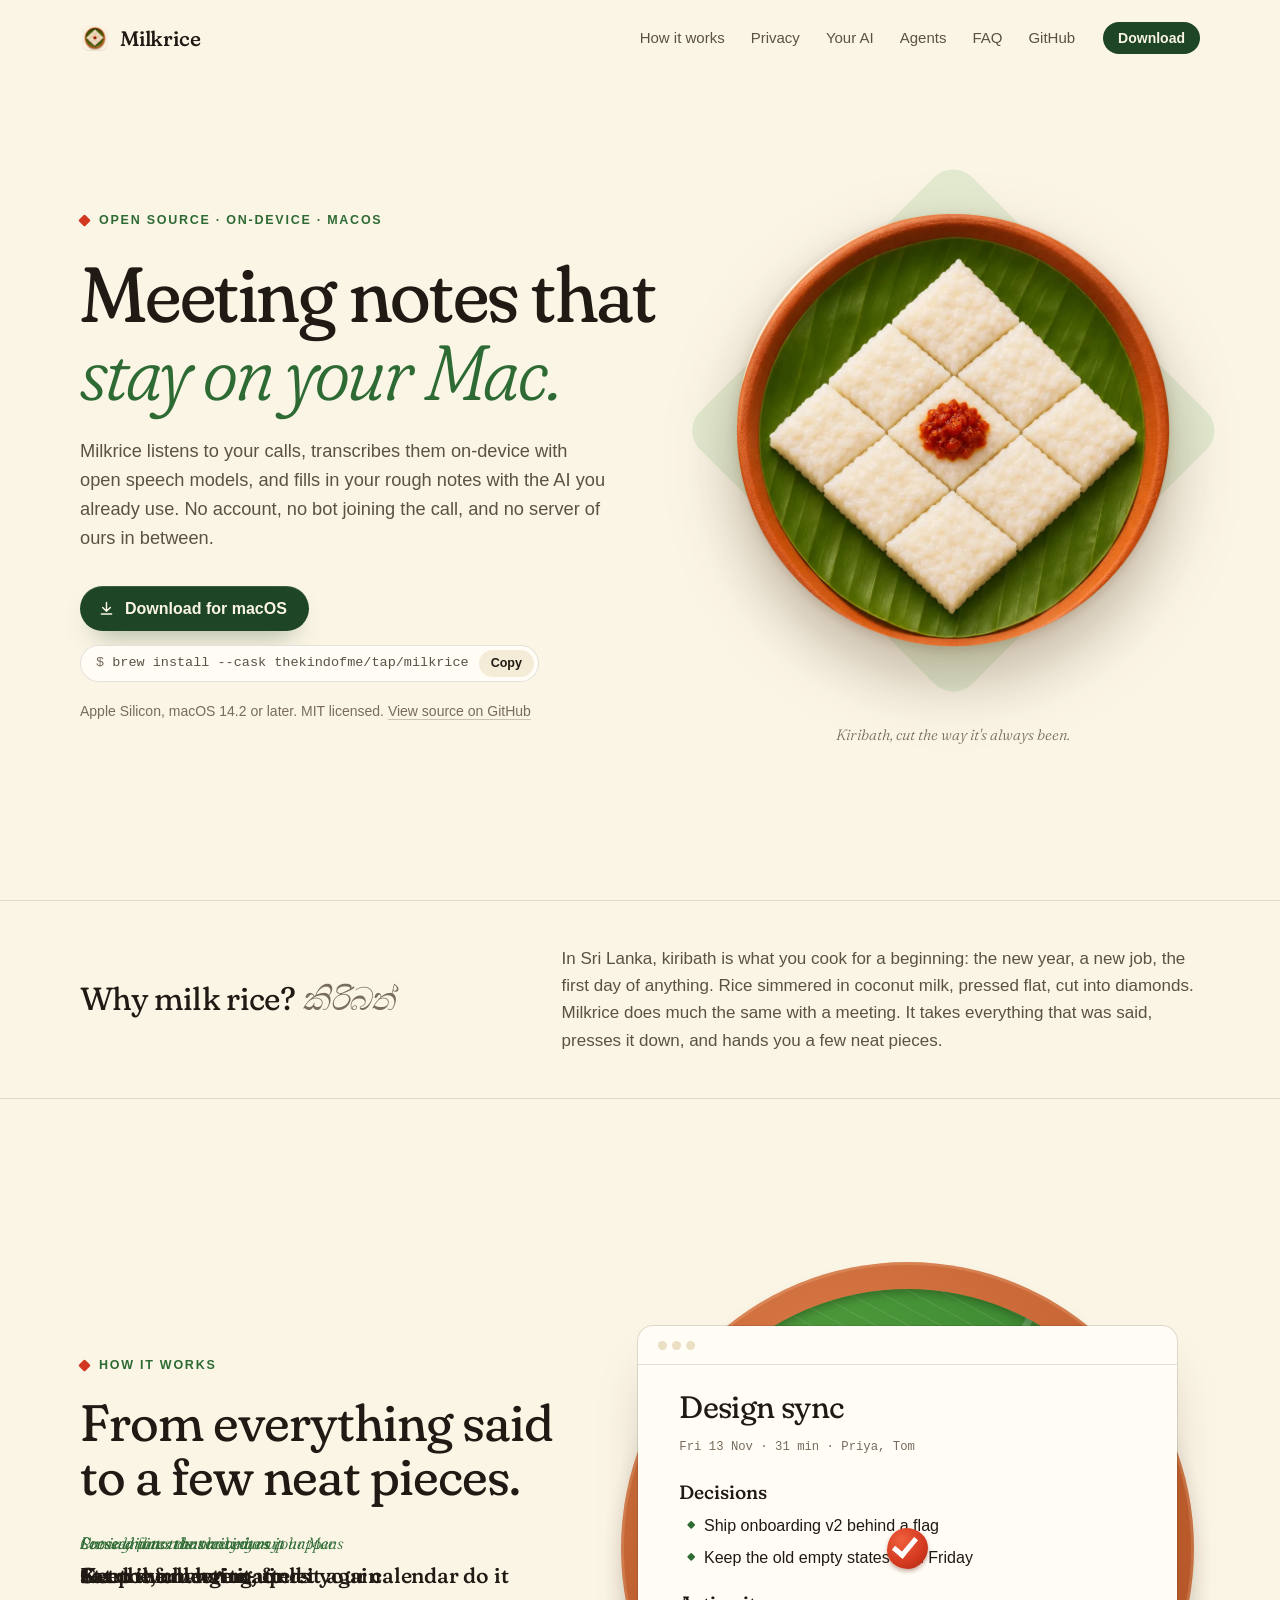
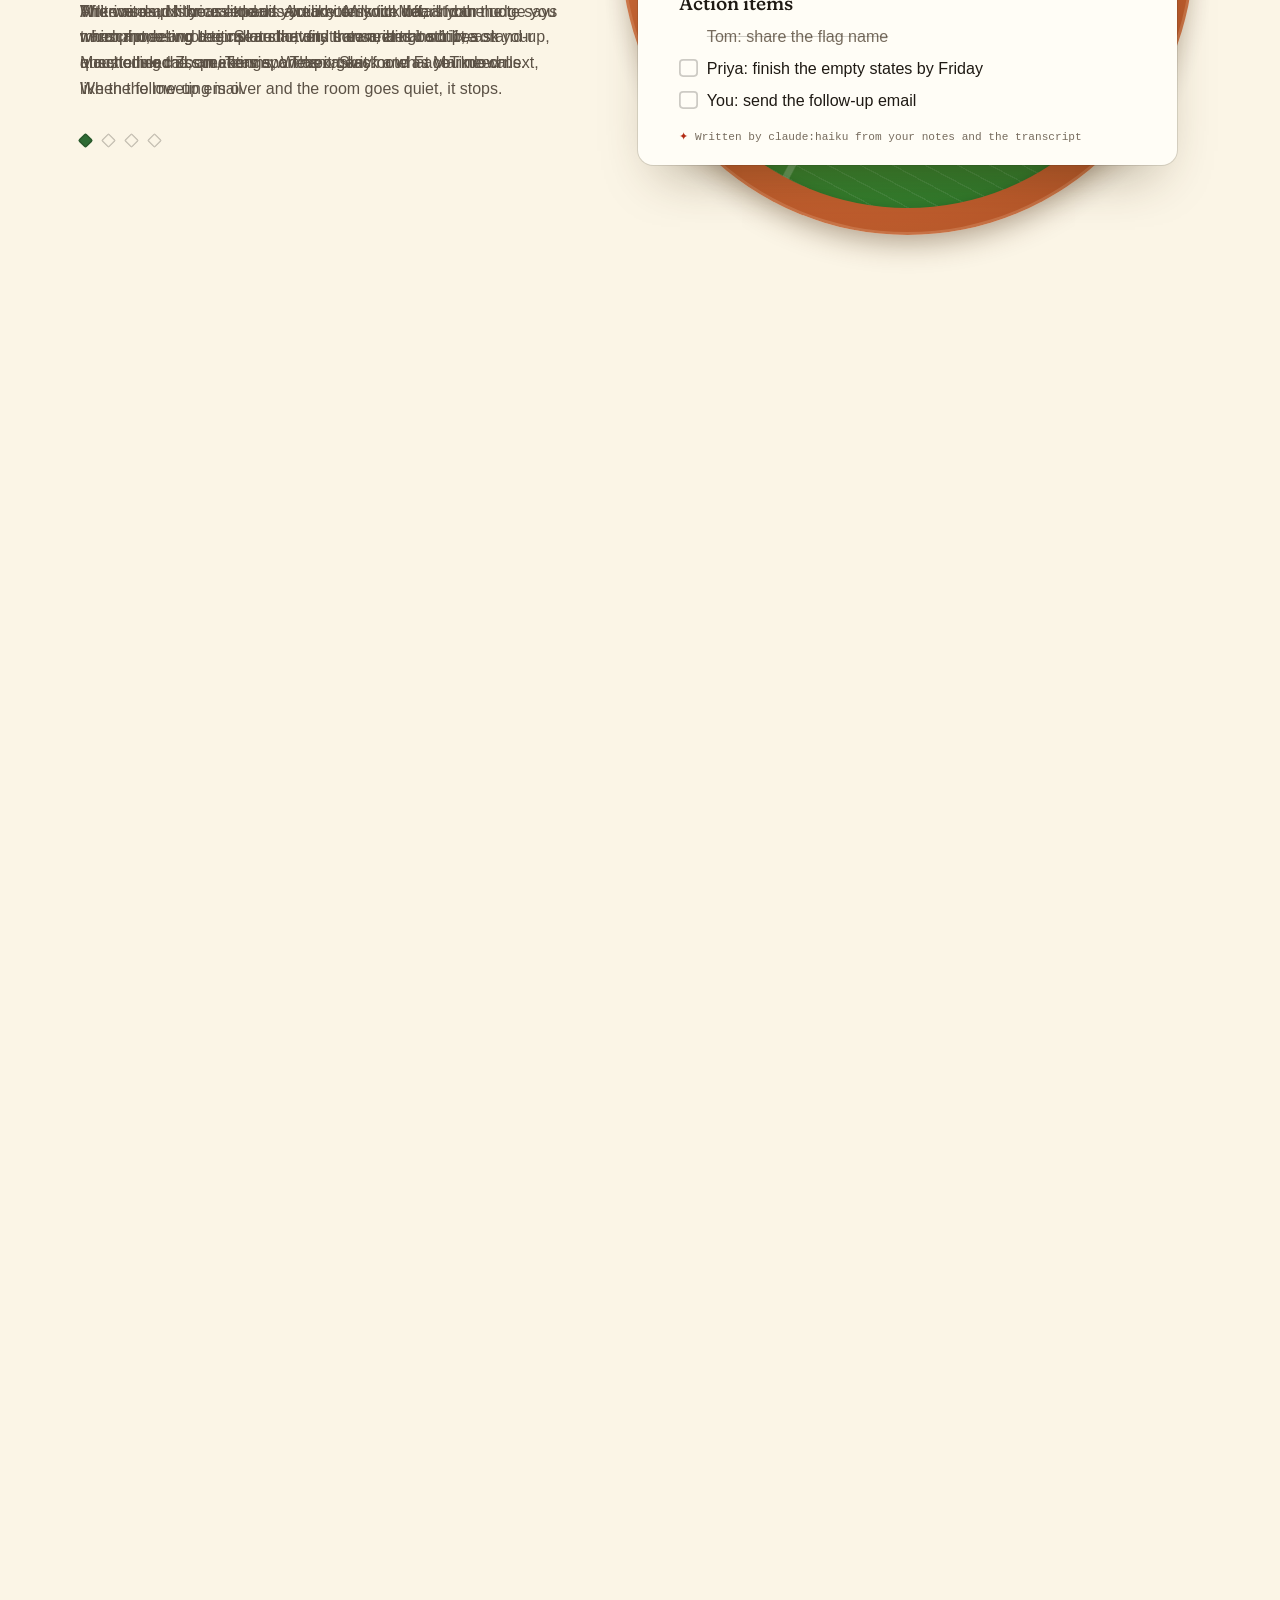
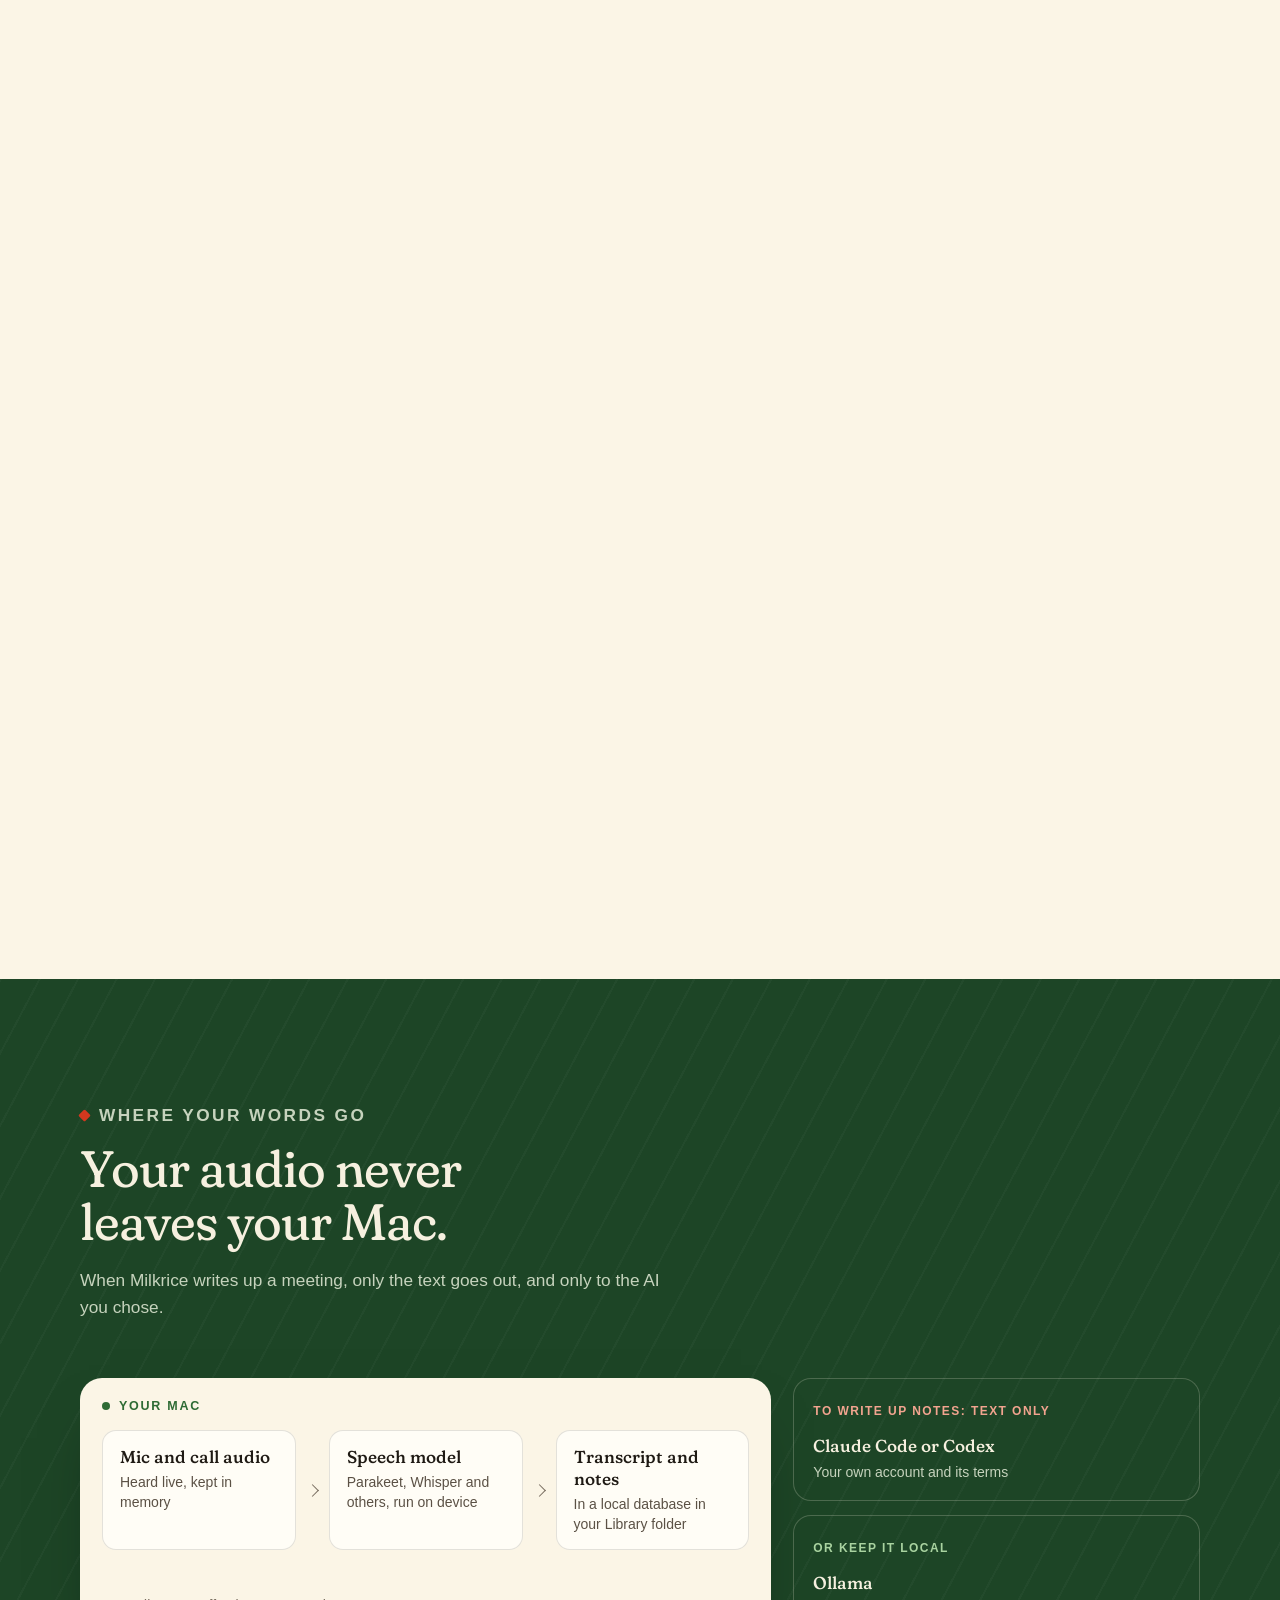
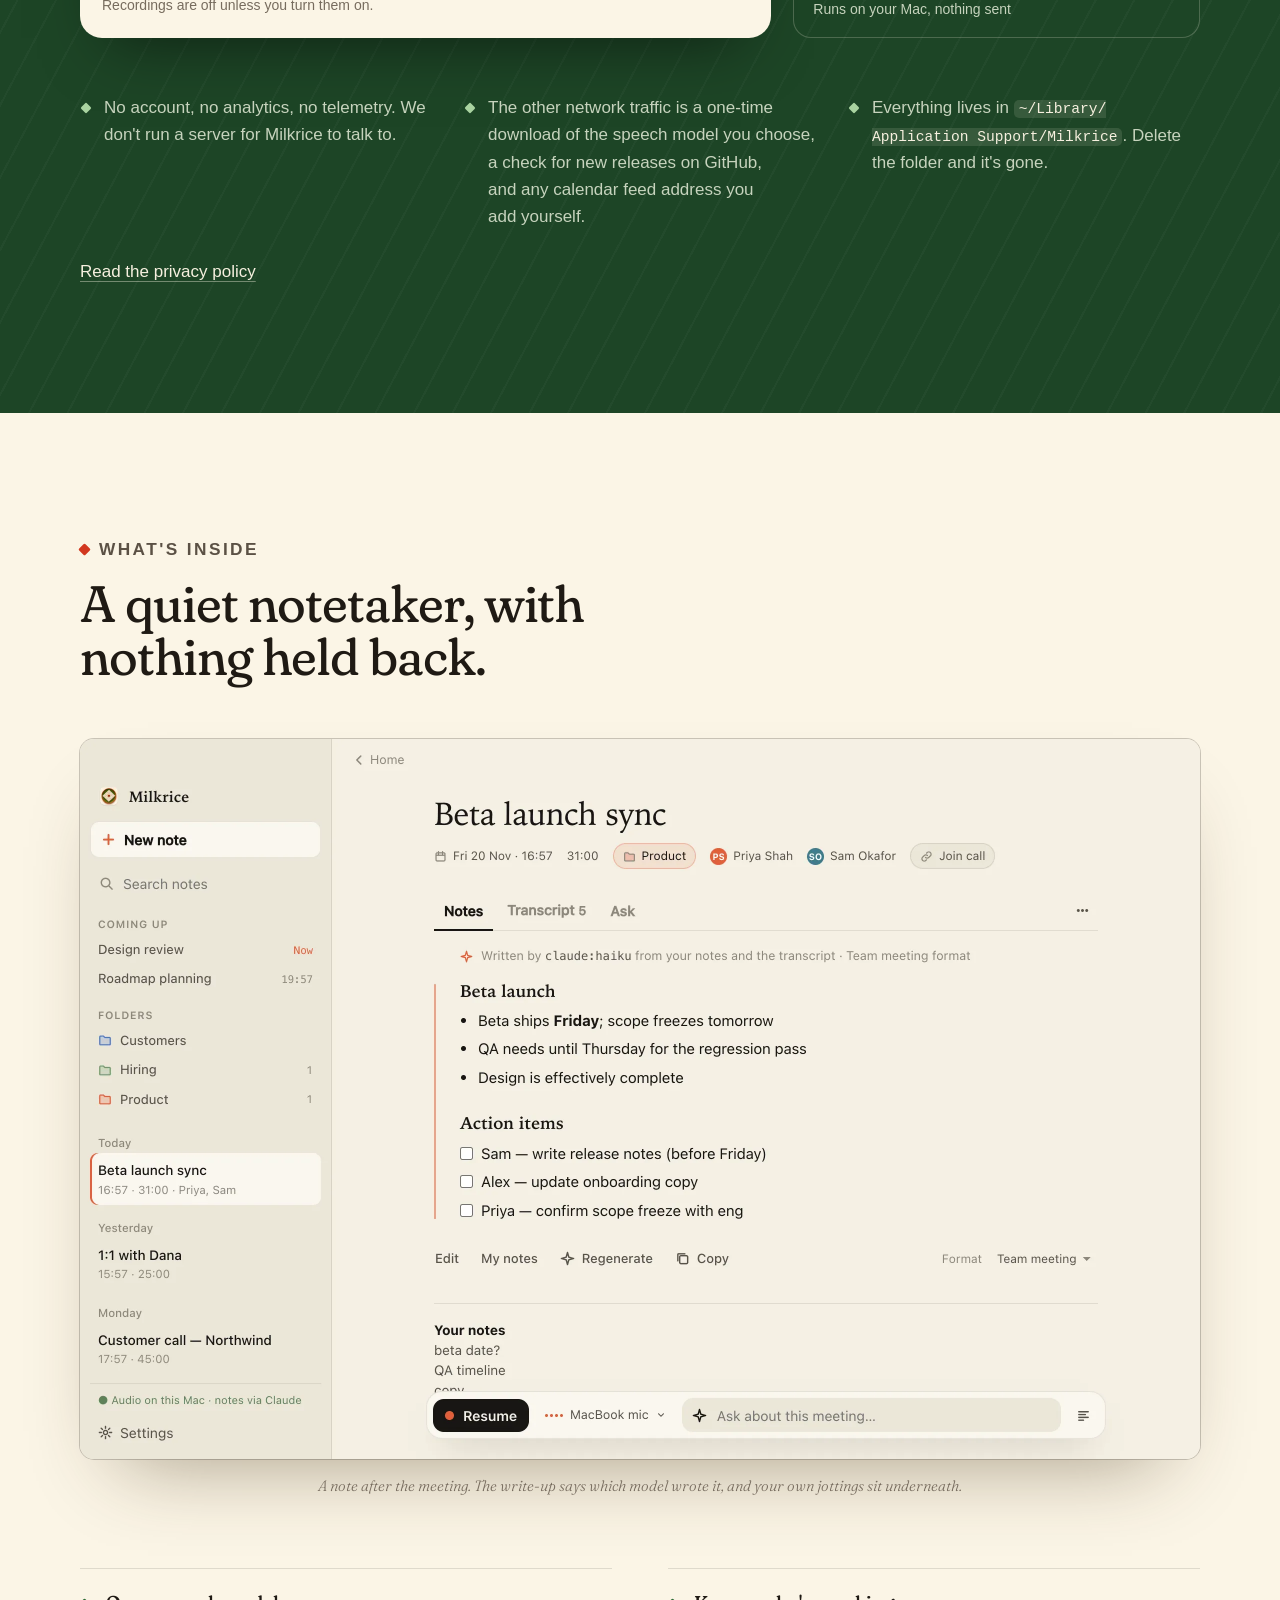
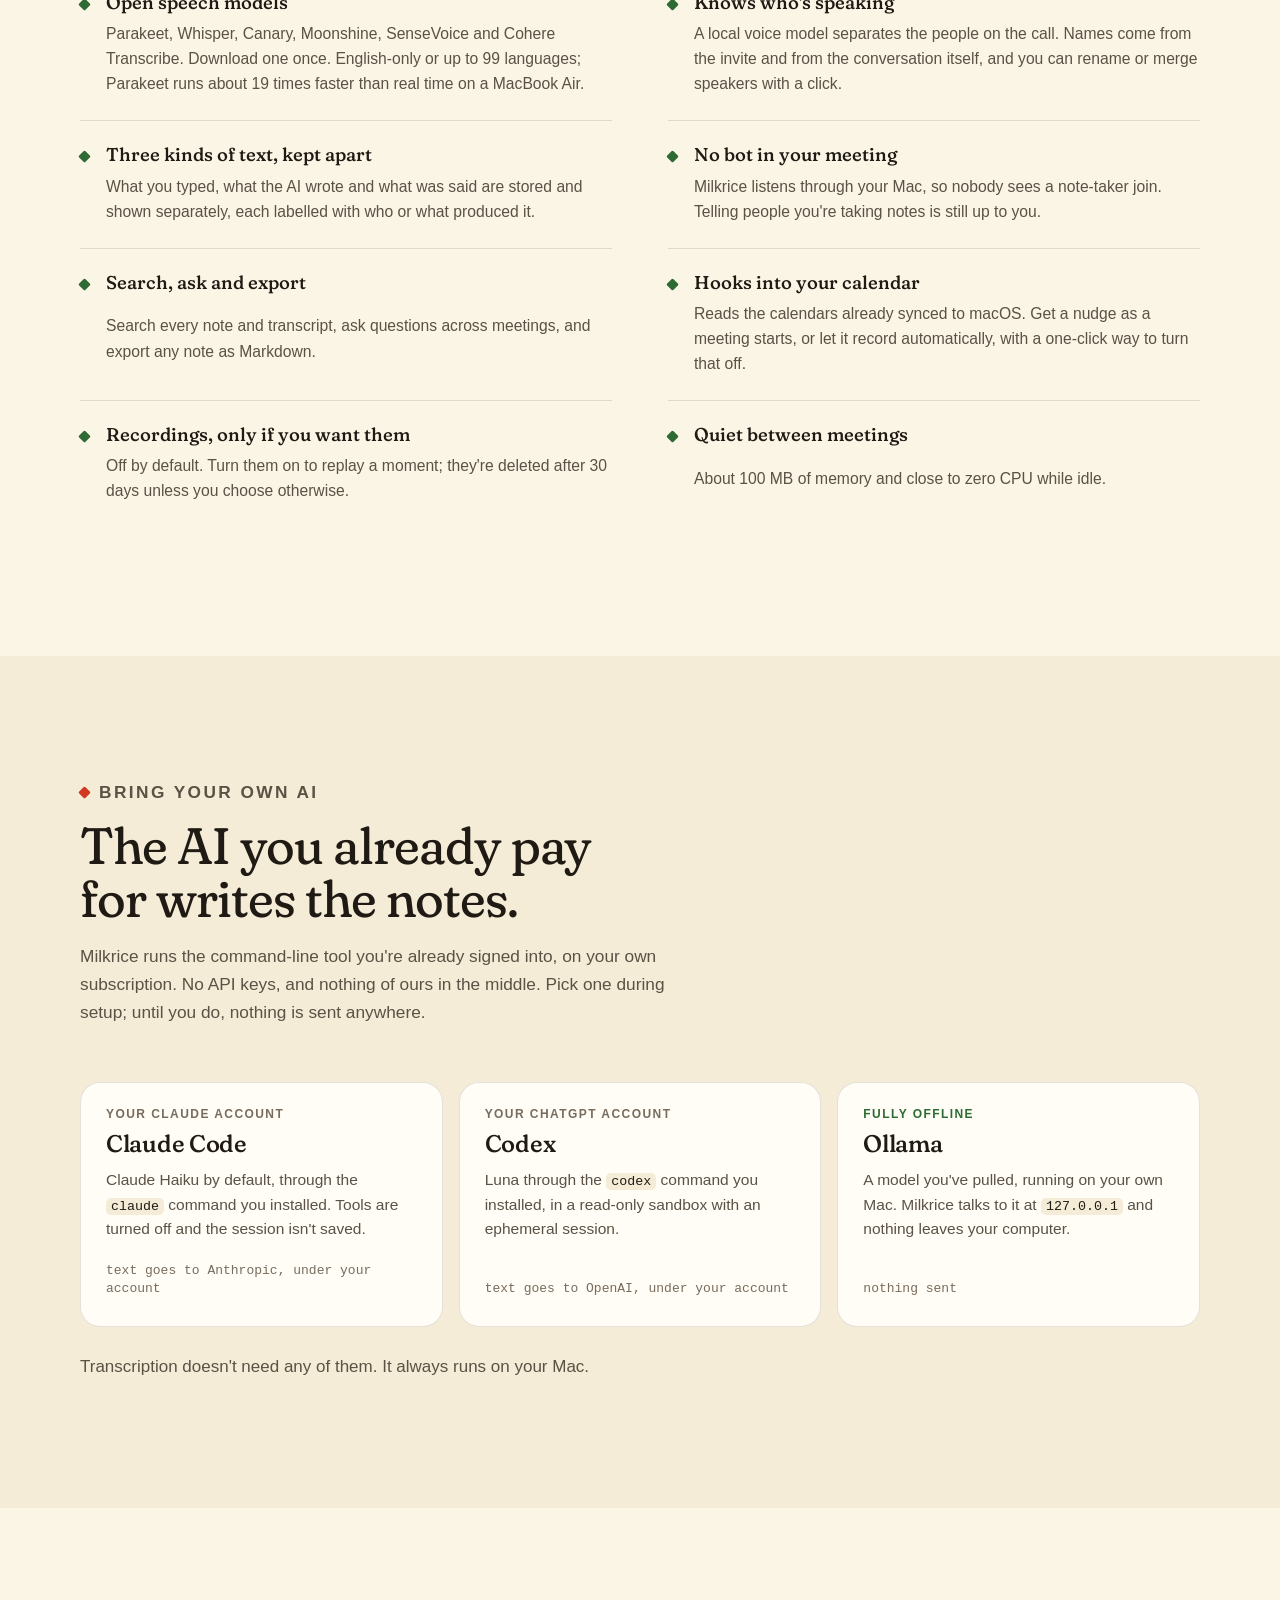
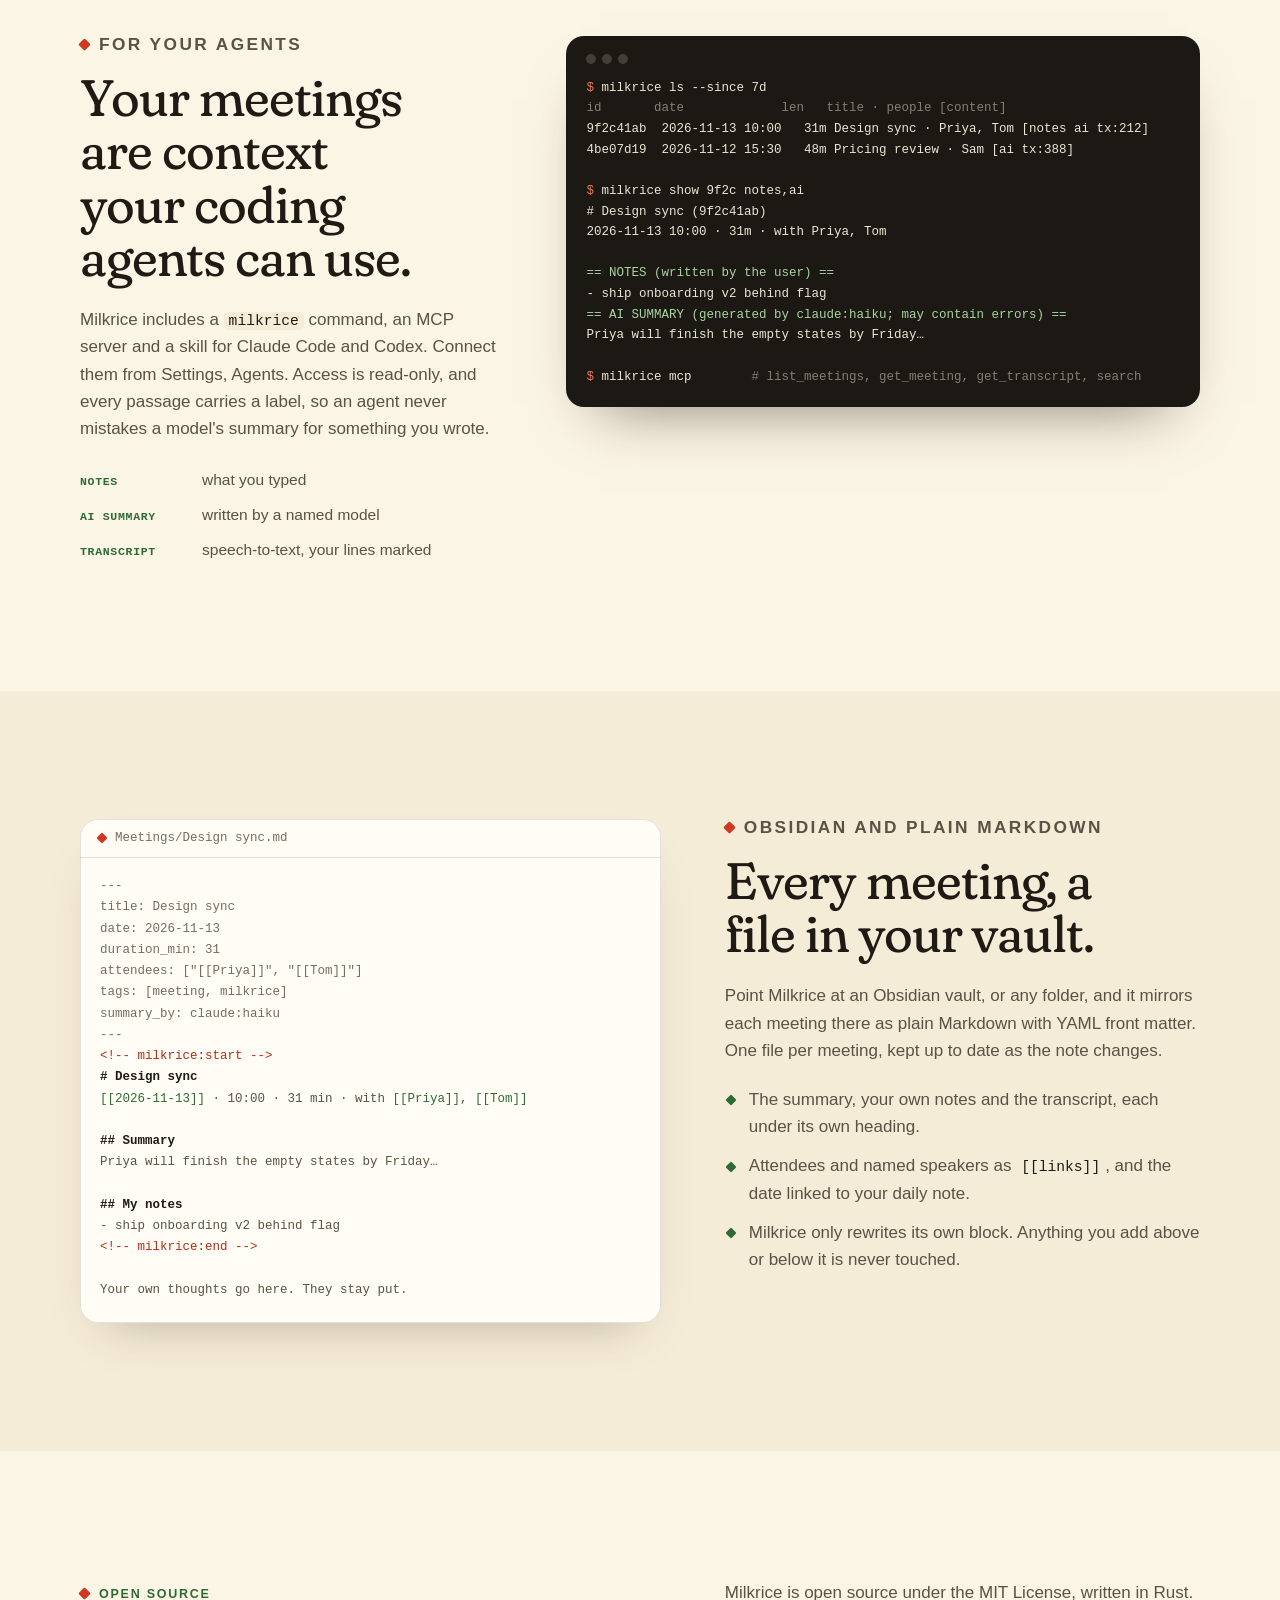
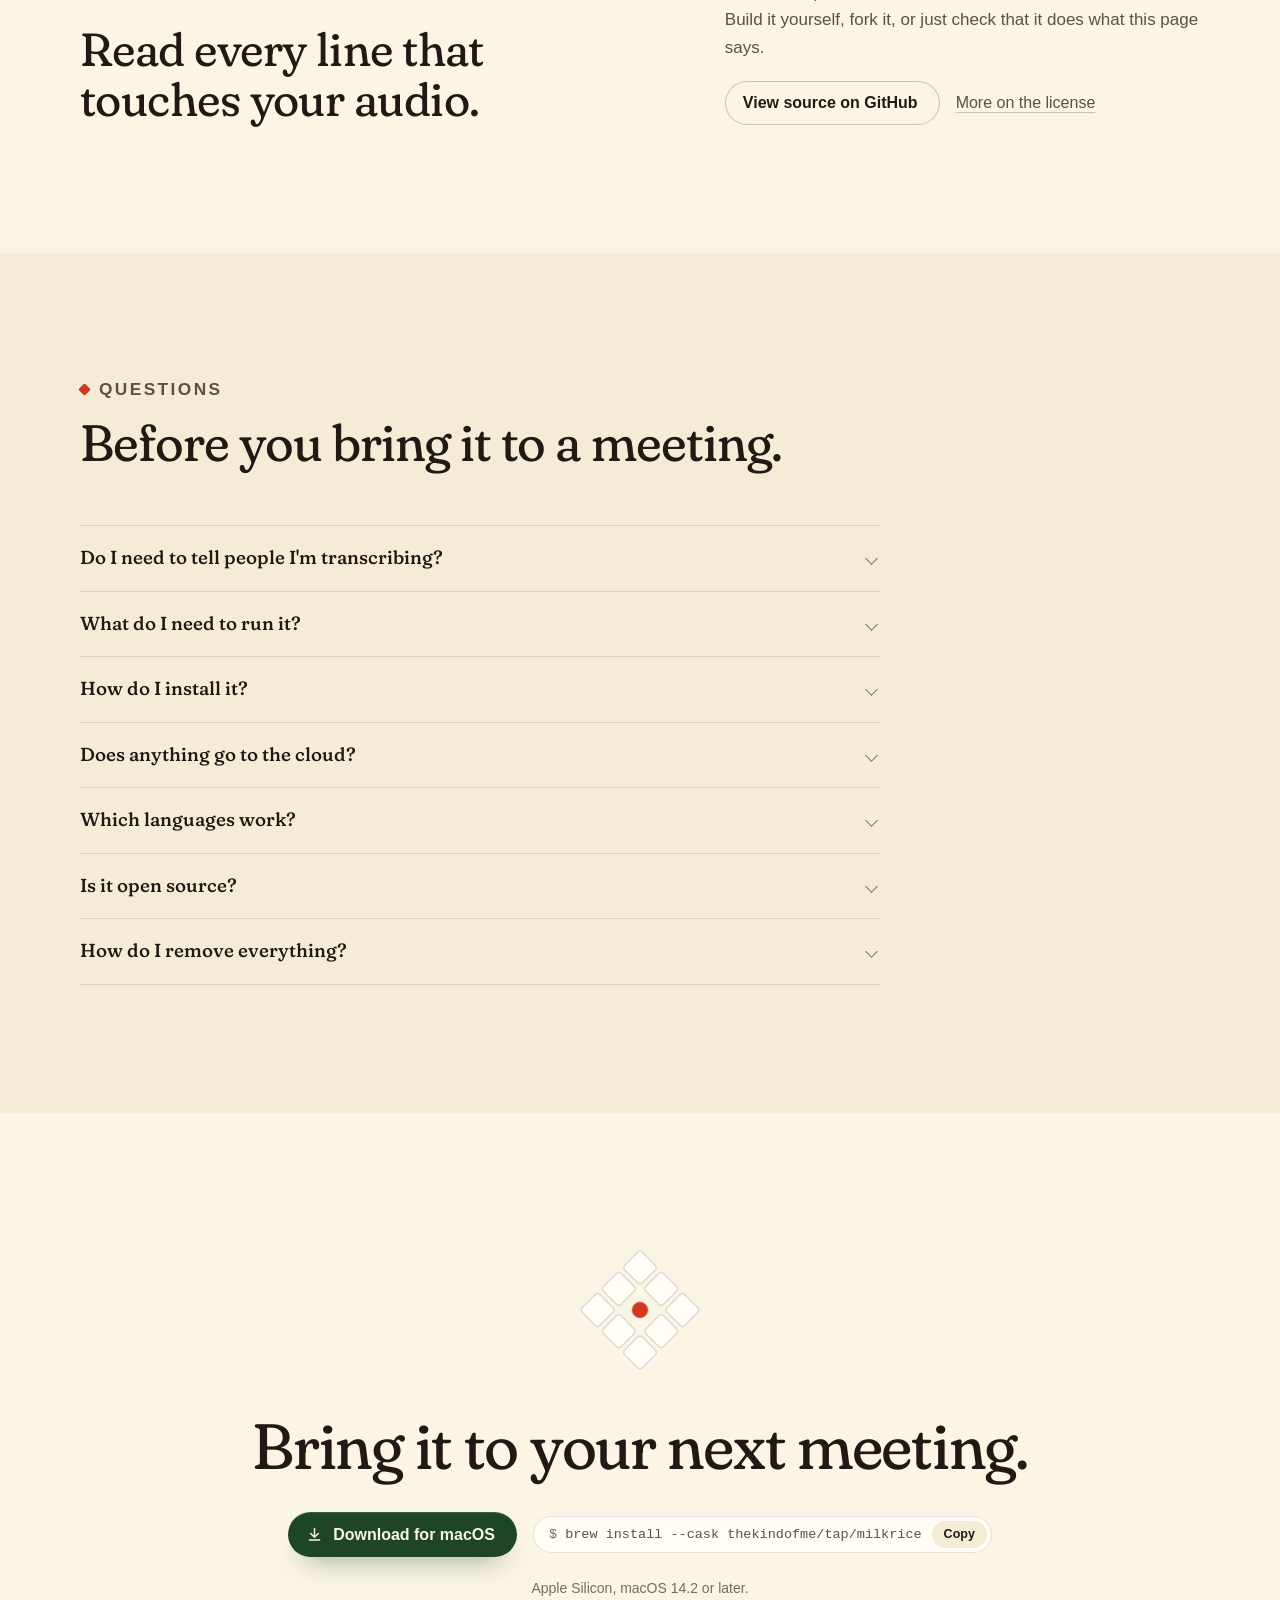
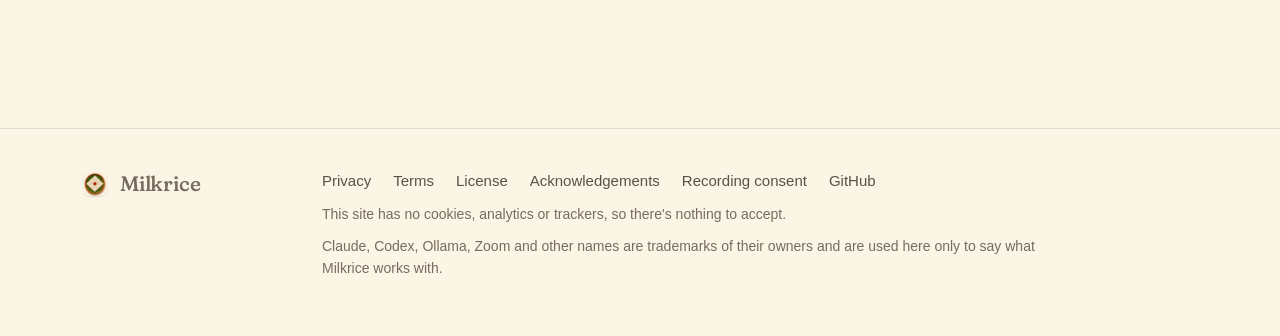
==== site/index.html @ 5ca5b2fa "Website: kiribath redesign with a scroll-driven how-it-works story New hero with the plate artwork, " ====
<!doctype html>
<html lang="en">
<head>
<meta charset="utf-8">
<link rel="canonical" href="https://milkrice.yasithfernando.com/">
<meta name="viewport" content="width=device-width, initial-scale=1, viewport-fit=cover">
<title>Milkrice — meeting notes that stay on your Mac</title>
<meta name="description" content="Milkrice is a local-first meeting notes app for macOS. It transcribes on your Mac with open speech models, writes up your notes with the AI you already use, and needs no account.">
<meta name="theme-color" content="#fbf5e6" media="(prefers-color-scheme: light)">
<meta name="theme-color" content="#14120e" media="(prefers-color-scheme: dark)">
<meta property="og:title" content="Milkrice">
<meta property="og:description" content="Meeting notes that stay on your Mac.">
<meta property="og:image" content="https://milkrice.yasithfernando.com/assets/apple-touch-icon.png">
<link rel="icon" href="assets/favicon.png" type="image/png">
<link rel="apple-touch-icon" href="assets/apple-touch-icon.png">
<link rel="preconnect" href="https://fonts.googleapis.com">
<link rel="preconnect" href="https://fonts.gstatic.com" crossorigin>
<link href="https://fonts.googleapis.com/css2?family=Fraunces:ital,opsz,wght,SOFT@0,9..144,300..600,100;1,9..144,300..600,100&display=swap" rel="stylesheet">
<link rel="stylesheet" href="css/site.css?v=8">
<link rel="preload" as="image" href="assets/plate.webp" type="image/webp">
<script>(function(d){if(!matchMedia('(prefers-reduced-motion: reduce)').matches)d.className='live '+(window.CSS&&CSS.supports('animation-timeline: view()')&&!/[?&]nosda/.test(location.search)?'sda':'no-sda')})(document.documentElement)</script>
</head>
<body>
<a class="skip" href="#main">Skip to content</a>

<header class="top wrap">
  <a class="brand" href="./" aria-label="Milkrice home"><img src="assets/app-icon.webp" alt="" width="30" height="30">Milkrice</a>
  <nav class="nav" aria-label="Sections">
    <a href="#how">How it works</a>
    <a href="#privacy">Privacy</a>
    <a href="#ai">Your AI</a>
    <a href="#agents">Agents</a>
    <a href="#faq">FAQ</a>
    <a href="https://github.com/thekindofme/milkrice">GitHub</a>
  </nav>
  <a class="btn btn-sm" href="https://github.com/thekindofme/milkrice/releases/latest">Download</a>
</header>

<main id="main">
  <section class="hero wrap" aria-labelledby="h-hero">
    <div class="hero-copy">
      <p class="eyebrow">Open source · on-device · macOS</p>
      <h1 id="h-hero">Meeting notes that <em>stay on your Mac.</em></h1>
      <p class="lede">Milkrice listens to your calls, transcribes them on-device with open speech models, and fills in your rough notes with the AI you already use. No account, no bot joining the call, and no server of ours in between.</p>
      <div class="cta">
        <a class="btn" href="https://github.com/thekindofme/milkrice/releases/latest"><svg viewBox="0 0 20 20" fill="none" stroke="currentColor" stroke-width="1.7" stroke-linecap="round" stroke-linejoin="round" aria-hidden="true"><path d="M10 3v10M5.5 8.8 10 13.2l4.5-4.4M4 16.5h12"/></svg>Download for macOS</a>
        <span class="brew"><code id="brew">brew install --cask thekindofme/tap/milkrice</code><button type="button" data-copy="brew" aria-label="Copy the Homebrew command">Copy</button></span>
      </div>
      <p class="req">Apple Silicon, macOS 14.2 or later. MIT licensed. <a href="https://github.com/thekindofme/milkrice">View source on GitHub</a></p>
    </div>
    <figure class="hero-art">
      <div class="hero-stage"><div class="hero-plate"><img src="assets/plate.webp" alt="A clay plate lined with banana leaf, holding nine diamond-shaped pieces of milk rice with a spoonful of red chili sambol in the centre." width="880" height="880" fetchpriority="high"></div></div>
      <figcaption class="hero-cap">Kiribath, cut the way it's always been.</figcaption>
    </figure>
  </section>

  <section class="name" aria-labelledby="h-name">
    <div class="wrap">
      <h2 class="display" id="h-name">Why milk rice? <span>කිරිබත්</span></h2>
      <p>In Sri Lanka, kiribath is what you cook for a beginning: the new year, a new job, the first day of anything. Rice simmered in coconut milk, pressed flat, cut into diamonds. Milkrice does much the same with a meeting. It takes everything that was said, presses it down, and hands you a few neat pieces.</p>
    </div>
  </section>

  <section class="story" id="how" aria-labelledby="h-how">
    <div class="story-pin wrap">
      <div class="scene" aria-hidden="true">
        <div class="plate a"></div>
        <i class="g a" style="--sx:-42.0cqw;--sy:-4.5cqw;--sr:87deg;--hx:-18.7cqw;--hy:-7.4cqw;--hr:13deg"></i><i class="g a" style="--sx:-42.0cqw;--sy:-1.5cqw;--sr:91deg;--hx:11.5cqw;--hy:-21.6cqw;--hr:91deg"></i><i class="g a" style="--sx:-42.0cqw;--sy:1.5cqw;--sr:82deg;--hx:13.6cqw;--hy:-18.6cqw;--hr:16deg"></i><i class="g a" style="--sx:-42.0cqw;--sy:4.5cqw;--sr:89deg;--hx:26.3cqw;--hy:-1.8cqw;--hr:40deg"></i><i class="g a" style="--sx:-38.2cqw;--sy:-7.5cqw;--sr:92deg;--hx:13.9cqw;--hy:19.7cqw;--hr:71deg"></i><i class="g a" style="--sx:-38.2cqw;--sy:-4.5cqw;--sr:99deg;--hx:-30.4cqw;--hy:-3.6cqw;--hr:52deg"></i><i class="g a" style="--sx:-38.2cqw;--sy:-1.5cqw;--sr:84deg;--hx:-7.1cqw;--hy:-21.5cqw;--hr:147deg"></i><i class="g a" style="--sx:-38.2cqw;--sy:1.5cqw;--sr:84deg;--hx:-2.1cqw;--hy:8.3cqw;--hr:67deg"></i><i class="g a" style="--sx:-38.2cqw;--sy:4.5cqw;--sr:91deg;--hx:0.1cqw;--hy:-32.9cqw;--hr:37deg"></i><i class="g a" style="--sx:-38.2cqw;--sy:7.5cqw;--sr:93deg;--hx:4.3cqw;--hy:-9.7cqw;--hr:105deg"></i><i class="g a" style="--sx:-34.4cqw;--sy:-4.5cqw;--sr:89deg;--hx:-18.5cqw;--hy:3.5cqw;--hr:126deg"></i><i class="g a" style="--sx:-34.4cqw;--sy:-1.5cqw;--sr:85deg;--hx:1.8cqw;--hy:3.7cqw;--hr:158deg"></i><i class="g a" style="--sx:-34.4cqw;--sy:1.5cqw;--sr:94deg;--hx:-25.9cqw;--hy:10.0cqw;--hr:21deg"></i><i class="g a" style="--sx:-34.4cqw;--sy:4.5cqw;--sr:89deg;--hx:22.7cqw;--hy:-3.4cqw;--hr:88deg"></i><i class="g a" style="--sx:-30.5cqw;--sy:-3.0cqw;--sr:82deg;--hx:-3.6cqw;--hy:16.2cqw;--hr:103deg"></i><i class="g a" style="--sx:-30.5cqw;--sy:0.0cqw;--sr:97deg;--hx:-14.3cqw;--hy:0.3cqw;--hr:107deg"></i><i class="g a" style="--sx:-30.5cqw;--sy:3.0cqw;--sr:91deg;--hx:-14.4cqw;--hy:11.1cqw;--hr:170deg"></i><i class="g a" style="--sx:-26.7cqw;--sy:-7.5cqw;--sr:90deg;--hx:22.6cqw;--hy:-10.3cqw;--hr:126deg"></i><i class="g a" style="--sx:-26.7cqw;--sy:-4.5cqw;--sr:93deg;--hx:6.4cqw;--hy:30.5cqw;--hr:51deg"></i><i class="g a" style="--sx:-26.7cqw;--sy:-1.5cqw;--sr:88deg;--hx:24.2cqw;--hy:-11.6cqw;--hr:83deg"></i><i class="g a" style="--sx:-26.7cqw;--sy:1.5cqw;--sr:84deg;--hx:2.2cqw;--hy:-30.9cqw;--hr:138deg"></i><i class="g a" style="--sx:-26.7cqw;--sy:4.5cqw;--sr:83deg;--hx:-5.4cqw;--hy:-13.5cqw;--hr:157deg"></i><i class="g a" style="--sx:-26.7cqw;--sy:7.5cqw;--sr:82deg;--hx:-3.8cqw;--hy:-0.1cqw;--hr:159deg"></i><i class="g a" style="--sx:-22.9cqw;--sy:-6.0cqw;--sr:96deg;--hx:21.9cqw;--hy:5.3cqw;--hr:75deg"></i><i class="g a" style="--sx:-22.9cqw;--sy:-3.0cqw;--sr:87deg;--hx:-2.8cqw;--hy:31.6cqw;--hr:27deg"></i><i class="g a" style="--sx:-22.9cqw;--sy:0.0cqw;--sr:84deg;--hx:-0.1cqw;--hy:-20.0cqw;--hr:87deg"></i><i class="g a" style="--sx:-22.9cqw;--sy:3.0cqw;--sr:92deg;--hx:9.7cqw;--hy:-27.5cqw;--hr:75deg"></i><i class="g a" style="--sx:-22.9cqw;--sy:6.0cqw;--sr:88deg;--hx:-14.5cqw;--hy:19.5cqw;--hr:124deg"></i><i class="g a" style="--sx:-19.1cqw;--sy:-1.5cqw;--sr:90deg;--hx:-2.2cqw;--hy:11.0cqw;--hr:10deg"></i><i class="g a" style="--sx:-19.1cqw;--sy:1.5cqw;--sr:97deg;--hx:-3.5cqw;--hy:24.5cqw;--hr:144deg"></i><i class="g a" style="--sx:-15.3cqw;--sy:-3.0cqw;--sr:88deg;--hx:11.1cqw;--hy:-18.6cqw;--hr:114deg"></i><i class="g a" style="--sx:-15.3cqw;--sy:0.0cqw;--sr:82deg;--hx:-5.3cqw;--hy:-27.1cqw;--hr:29deg"></i><i class="g a" style="--sx:-15.3cqw;--sy:3.0cqw;--sr:87deg;--hx:2.0cqw;--hy:-35.5cqw;--hr:27deg"></i><i class="g a" style="--sx:-11.5cqw;--sy:-4.5cqw;--sr:83deg;--hx:12.7cqw;--hy:-22.9cqw;--hr:157deg"></i><i class="g a" style="--sx:-11.5cqw;--sy:-1.5cqw;--sr:92deg;--hx:-3.9cqw;--hy:-22.5cqw;--hr:63deg"></i><i class="g a" style="--sx:-11.5cqw;--sy:1.5cqw;--sr:88deg;--hx:-27.2cqw;--hy:-1.1cqw;--hr:179deg"></i><i class="g a" style="--sx:-11.5cqw;--sy:4.5cqw;--sr:89deg;--hx:14.9cqw;--hy:-16.1cqw;--hr:18deg"></i><i class="g a" style="--sx:-7.6cqw;--sy:-4.5cqw;--sr:87deg;--hx:-21.1cqw;--hy:3.5cqw;--hr:29deg"></i><i class="g a" style="--sx:-7.6cqw;--sy:-1.5cqw;--sr:81deg;--hx:15.8cqw;--hy:18.0cqw;--hr:26deg"></i><i class="g a" style="--sx:-7.6cqw;--sy:1.5cqw;--sr:91deg;--hx:-18.8cqw;--hy:-16.7cqw;--hr:176deg"></i><i class="g a" style="--sx:-7.6cqw;--sy:4.5cqw;--sr:97deg;--hx:16.3cqw;--hy:-1.6cqw;--hr:66deg"></i><i class="g a" style="--sx:-3.8cqw;--sy:-1.5cqw;--sr:84deg;--hx:9.0cqw;--hy:11.4cqw;--hr:140deg"></i><i class="g a" style="--sx:-3.8cqw;--sy:1.5cqw;--sr:87deg;--hx:-22.1cqw;--hy:1.3cqw;--hr:177deg"></i><i class="g a" style="--sx:0.0cqw;--sy:-7.5cqw;--sr:96deg;--hx:-0.5cqw;--hy:23.4cqw;--hr:133deg"></i><i class="g a" style="--sx:0.0cqw;--sy:-4.5cqw;--sr:85deg;--hx:6.1cqw;--hy:-4.8cqw;--hr:5deg"></i><i class="g a" style="--sx:0.0cqw;--sy:-1.5cqw;--sr:82deg;--hx:0.8cqw;--hy:-17.3cqw;--hr:125deg"></i><i class="g a" style="--sx:0.0cqw;--sy:1.5cqw;--sr:98deg;--hx:-18.4cqw;--hy:14.4cqw;--hr:178deg"></i><i class="g a" style="--sx:0.0cqw;--sy:4.5cqw;--sr:98deg;--hx:5.4cqw;--hy:-15.5cqw;--hr:41deg"></i><i class="g a" style="--sx:0.0cqw;--sy:7.5cqw;--sr:85deg;--hx:-15.7cqw;--hy:-6.4cqw;--hr:162deg"></i><i class="g a" style="--sx:3.8cqw;--sy:-7.5cqw;--sr:96deg;--hx:-6.5cqw;--hy:5.0cqw;--hr:144deg"></i><i class="g a" style="--sx:3.8cqw;--sy:-4.5cqw;--sr:83deg;--hx:-9.3cqw;--hy:21.4cqw;--hr:141deg"></i><i class="g a" style="--sx:3.8cqw;--sy:-1.5cqw;--sr:95deg;--hx:11.2cqw;--hy:-12.9cqw;--hr:142deg"></i><i class="g a" style="--sx:3.8cqw;--sy:1.5cqw;--sr:87deg;--hx:-6.4cqw;--hy:28.9cqw;--hr:71deg"></i><i class="g a" style="--sx:3.8cqw;--sy:4.5cqw;--sr:88deg;--hx:8.3cqw;--hy:25.2cqw;--hr:31deg"></i><i class="g a" style="--sx:3.8cqw;--sy:7.5cqw;--sr:83deg;--hx:-28.2cqw;--hy:2.1cqw;--hr:145deg"></i><i class="g a" style="--sx:7.6cqw;--sy:-1.5cqw;--sr:84deg;--hx:-5.8cqw;--hy:30.2cqw;--hr:118deg"></i><i class="g a" style="--sx:7.6cqw;--sy:1.5cqw;--sr:87deg;--hx:15.7cqw;--hy:-12.0cqw;--hr:3deg"></i><i class="g a" style="--sx:11.5cqw;--sy:-4.5cqw;--sr:98deg;--hx:4.6cqw;--hy:6.6cqw;--hr:168deg"></i><i class="g a" style="--sx:11.5cqw;--sy:-1.5cqw;--sr:89deg;--hx:1.7cqw;--hy:26.2cqw;--hr:38deg"></i><i class="g a" style="--sx:11.5cqw;--sy:1.5cqw;--sr:86deg;--hx:2.0cqw;--hy:-17.5cqw;--hr:106deg"></i><i class="g a" style="--sx:11.5cqw;--sy:4.5cqw;--sr:86deg;--hx:10.8cqw;--hy:-16.9cqw;--hr:164deg"></i><i class="g a" style="--sx:15.3cqw;--sy:-6.0cqw;--sr:87deg;--hx:-4.7cqw;--hy:1.6cqw;--hr:163deg"></i><i class="g a" style="--sx:15.3cqw;--sy:-3.0cqw;--sr:89deg;--hx:15.6cqw;--hy:15.7cqw;--hr:96deg"></i><i class="g a" style="--sx:15.3cqw;--sy:0.0cqw;--sr:90deg;--hx:-15.8cqw;--hy:-20.3cqw;--hr:33deg"></i><i class="g a" style="--sx:15.3cqw;--sy:3.0cqw;--sr:81deg;--hx:23.5cqw;--hy:-1.1cqw;--hr:85deg"></i><i class="g a" style="--sx:15.3cqw;--sy:6.0cqw;--sr:94deg;--hx:8.6cqw;--hy:-4.4cqw;--hr:93deg"></i><i class="g a" style="--sx:19.1cqw;--sy:-1.5cqw;--sr:91deg;--hx:25.4cqw;--hy:-4.1cqw;--hr:101deg"></i><i class="g a" style="--sx:19.1cqw;--sy:1.5cqw;--sr:85deg;--hx:-18.6cqw;--hy:1.8cqw;--hr:91deg"></i><i class="g a" style="--sx:22.9cqw;--sy:-1.5cqw;--sr:91deg;--hx:-5.7cqw;--hy:25.2cqw;--hr:80deg"></i><i class="g a" style="--sx:22.9cqw;--sy:1.5cqw;--sr:92deg;--hx:-0.2cqw;--hy:0.7cqw;--hr:125deg"></i><i class="g a" style="--sx:26.7cqw;--sy:-6.0cqw;--sr:89deg;--hx:2.1cqw;--hy:0.4cqw;--hr:169deg"></i><i class="g a" style="--sx:26.7cqw;--sy:-3.0cqw;--sr:94deg;--hx:-2.5cqw;--hy:30.7cqw;--hr:47deg"></i><i class="g a" style="--sx:26.7cqw;--sy:0.0cqw;--sr:91deg;--hx:3.9cqw;--hy:29.4cqw;--hr:25deg"></i><i class="g a" style="--sx:26.7cqw;--sy:3.0cqw;--sr:83deg;--hx:13.9cqw;--hy:-18.2cqw;--hr:43deg"></i><i class="g a" style="--sx:26.7cqw;--sy:6.0cqw;--sr:82deg;--hx:-4.3cqw;--hy:17.0cqw;--hr:161deg"></i><i class="g a" style="--sx:30.5cqw;--sy:-7.5cqw;--sr:84deg;--hx:2.1cqw;--hy:14.1cqw;--hr:26deg"></i><i class="g a" style="--sx:30.5cqw;--sy:-4.5cqw;--sr:97deg;--hx:28.0cqw;--hy:7.0cqw;--hr:171deg"></i><i class="g a" style="--sx:30.5cqw;--sy:-1.5cqw;--sr:88deg;--hx:-18.8cqw;--hy:17.9cqw;--hr:150deg"></i><i class="g a" style="--sx:30.5cqw;--sy:1.5cqw;--sr:84deg;--hx:-3.2cqw;--hy:-2.0cqw;--hr:61deg"></i><i class="g a" style="--sx:30.5cqw;--sy:4.5cqw;--sr:85deg;--hx:-15.1cqw;--hy:1.5cqw;--hr:4deg"></i><i class="g a" style="--sx:30.5cqw;--sy:7.5cqw;--sr:91deg;--hx:15.8cqw;--hy:-20.3cqw;--hr:60deg"></i><i class="g a" style="--sx:34.4cqw;--sy:-1.5cqw;--sr:92deg;--hx:16.8cqw;--hy:-15.9cqw;--hr:177deg"></i><i class="g a" style="--sx:34.4cqw;--sy:1.5cqw;--sr:95deg;--hx:32.5cqw;--hy:2.9cqw;--hr:48deg"></i><i class="g a" style="--sx:38.2cqw;--sy:-6.0cqw;--sr:82deg;--hx:19.1cqw;--hy:1.9cqw;--hr:23deg"></i><i class="g a" style="--sx:38.2cqw;--sy:-3.0cqw;--sr:89deg;--hx:3.5cqw;--hy:27.4cqw;--hr:47deg"></i><i class="g a" style="--sx:38.2cqw;--sy:0.0cqw;--sr:84deg;--hx:13.1cqw;--hy:18.4cqw;--hr:126deg"></i><i class="g a" style="--sx:38.2cqw;--sy:3.0cqw;--sr:83deg;--hx:-23.6cqw;--hy:-9.5cqw;--hr:77deg"></i><i class="g a" style="--sx:38.2cqw;--sy:6.0cqw;--sr:82deg;--hx:11.4cqw;--hy:21.5cqw;--hr:144deg"></i><i class="g a" style="--sx:42.0cqw;--sy:-7.5cqw;--sr:83deg;--hx:29.6cqw;--hy:-2.9cqw;--hr:155deg"></i><i class="g a" style="--sx:42.0cqw;--sy:-4.5cqw;--sr:89deg;--hx:-8.0cqw;--hy:-4.0cqw;--hr:167deg"></i><i class="g a" style="--sx:42.0cqw;--sy:-1.5cqw;--sr:86deg;--hx:-14.9cqw;--hy:-12.9cqw;--hr:43deg"></i><i class="g a" style="--sx:42.0cqw;--sy:1.5cqw;--sr:83deg;--hx:4.2cqw;--hy:-29.5cqw;--hr:36deg"></i><i class="g a" style="--sx:42.0cqw;--sy:4.5cqw;--sr:87deg;--hx:-17.0cqw;--hy:2.4cqw;--hr:52deg"></i><i class="g a" style="--sx:42.0cqw;--sy:7.5cqw;--sr:90deg;--hx:-6.3cqw;--hy:-17.8cqw;--hr:3deg"></i>
        <i class="slab a"></i><i class="d a" style="--dx:0.0000;--dy:-1.4142;--tx:-21.00cqw;--ty:-24cqw;--kx:1.895;--ky:0.274"></i><i class="d a" style="--dx:0.7071;--dy:-0.7071;--tx:-15.00cqw;--ty:-17.4cqw;--kx:2.526;--ky:0.126"></i><i class="d a" style="--dx:-0.7071;--dy:-0.7071;--tx:-28.00cqw;--ty:-9.5cqw;--kx:1.158;--ky:0.168"></i><i class="d a" style="--dx:1.4142;--dy:0.0000;--tx:-9.80cqw;--ty:-4cqw;--kx:2.737;--ky:0.137"></i><i class="d a" style="--dx:0.0000;--dy:0.0000;--tx:-6.80cqw;--ty:1.4cqw;--kx:3.053;--ky:0.137"></i><i class="d a" style="--dx:-1.4142;--dy:0.0000;--tx:-25.50cqw;--ty:9.5cqw;--kx:1.421;--ky:0.168"></i><i class="d a" style="--dx:0.7071;--dy:0.7071;--tx:-12.30cqw;--ty:15cqw;--kx:2.316;--ky:0.137"></i><i class="d a" style="--dx:-0.7071;--dy:0.7071;--tx:-6.30cqw;--ty:20.4cqw;--kx:2.947;--ky:0.137"></i><i class="d a" style="--dx:0.0000;--dy:1.4142;--tx:-10.30cqw;--ty:25.8cqw;--kx:2.526;--ky:0.137"></i>
        <div class="cuts c1"><i class="a"></i><i class="a"></i></div>
        <div class="cuts c2"><i class="a"></i><i class="a"></i></div>
        <div class="win a"></div>
        <div class="lines a">
          <span class="ln t">Design sync</span>
          <span class="ln m">Fri 13 Nov · 31 min · Priya, Tom</span>
          <span class="ln h" style="top:40.5cqw">Decisions</span>
          <span class="ln b" style="top:46cqw">Ship onboarding v2 behind a flag</span>
          <span class="ln b" style="top:51.4cqw">Keep the old empty states until Friday</span>
          <span class="ln h" style="top:59.5cqw">Action items</span>
          <span class="ln c done" style="top:65cqw">Tom: share the flag name</span>
          <span class="ln c" style="top:70.4cqw">Priya: finish the empty states by Friday</span>
          <span class="ln c" style="top:75.8cqw">You: send the follow-up email</span>
          <span class="ln by"><b>✦</b> Written by claude:haiku from your notes and the transcript</span>
        </div>
        <div class="chili a"></div>
      </div>
      <div class="story-copy">
        <p class="eyebrow">How it works</p>
        <h2 id="h-how">From everything said to a few neat pieces.</h2>
        <ol class="beats">
          <li class="beat a"><span class="beat-k">Loose grains: the meeting as it happens</span><h3>Start the meeting, or let your calendar do it</h3>
            <p>Milkrice reads the calendars already on your Mac. It can nudge you when a meeting begins or start on its own, and it notices unscheduled Zoom, Teams, Webex, Slack and FaceTime calls. When the meeting is over and the room goes quiet, it stops.</p></li>
          <li class="beat a"><span class="beat-k">Pressed flat: transcribed on your Mac</span><h3>Jot down what matters</h3>
            <p>Write as much or as little as you like. Milkrice hears your microphone and the call audio, and transcribes both live on your Mac, telling the speakers apart as it goes.</p></li>
          <li class="beat a"><span class="beat-k">Cut in diamonds: the write-up</span><h3>Get the full write-up</h3>
            <p>Afterwards, Milkrice expands your notes with detail from the transcript, using a template that fits the meeting: a 1:1, a stand-up, a customer call, an interview. Then ask it for what you need next, like the follow-up email.</p></li>
          <li class="beat a"><span class="beat-k">Served: notes that are yours</span><h3>Keep it, change it, find it again</h3>
            <p>The write-up is yours to edit. Action items tick off, and the note says which model wrote it. Search every note and transcript, ask questions across meetings, or export any note as Markdown.</p></li>
        </ol>
        <div class="pips" aria-hidden="true"><i class="a"></i><i class="a"></i><i class="a"></i><i class="a"></i></div>
      </div>
    </div>
  </section>

  <section class="sec band" id="privacy" aria-labelledby="h-privacy">
    <div class="wrap">
      <div class="sec-h rv">
        <p class="eyebrow">Where your words go</p>
        <h2 id="h-privacy">Your audio never leaves your Mac.</h2>
        <p>When Milkrice writes up a meeting, only the text goes out, and only to the AI you chose.</p>
      </div>
      <div class="flow rv" role="img" aria-label="Diagram: microphone and call audio go to a speech model on your Mac, which writes a transcript stored locally. When notes are written, only the text is sent: to Claude Code or Codex under your own account, or to Ollama on your Mac.">
        <div class="mac">
          <span class="mac-label">Your Mac</span>
          <div class="nodes">
            <div class="node"><strong>Mic and call audio</strong><span>Heard live, kept in memory</span></div>
            <i class="arrow"></i>
            <div class="node"><strong>Speech model</strong><span>Parakeet, Whisper and others, run on device</span></div>
            <i class="arrow"></i>
            <div class="node"><strong>Transcript and notes</strong><span>In a local database in your Library folder</span></div>
          </div>
          <p class="stays">Recordings are off unless you turn them on.</p>
        </div>
        <div class="out">
          <div class="out-branch">
            <span class="tag">To write up notes: text only</span>
            <strong>Claude Code or Codex</strong><span class="d2">Your own account and its terms</span>
          </div>
          <div class="out-branch local">
            <span class="tag">Or keep it local</span>
            <strong>Ollama</strong><span class="d2">Runs on your Mac, nothing sent</span>
          </div>
        </div>
      </div>
      <ul class="facts rv">
        <li>No account, no analytics, no telemetry. We don't run a server for Milkrice to talk to.</li>
        <li>The other network traffic is a one-time download of the speech model you choose, a check for new releases on GitHub, and any calendar feed address you add yourself.</li>
        <li>Everything lives in <span class="path">~/Library/<wbr>Application&nbsp;Support/<wbr>Milkrice</span>. Delete the folder and it's gone.</li>
      </ul>
      <p class="more"><a href="privacy.html">Read the privacy policy</a></p>
    </div>
  </section>

  <section class="sec" id="features" aria-labelledby="h-features">
    <div class="wrap">
      <div class="sec-h rv">
        <p class="eyebrow">What's inside</p>
        <h2 id="h-features">A quiet notetaker, with nothing held back.</h2>
      </div>
      <figure class="shot rv">
        <img src="assets/app-note.webp" alt="The Milkrice window: a list of meetings on the left, and a note titled Beta launch sync with AI-written decisions and action items, the user's own notes below, and a recorder bar at the bottom." width="2240" height="1440" loading="lazy" decoding="async">
        <figcaption>A note after the meeting. The write-up says which model wrote it, and your own jottings sit underneath.</figcaption>
      </figure>
      <dl class="feats">
        <div class="rv"><dt>Open speech models</dt><dd>Parakeet, Whisper, Canary, Moonshine, SenseVoice and Cohere Transcribe. Download one once. English-only or up to 99 languages; Parakeet runs about 19 times faster than real time on a MacBook Air.</dd></div>
        <div class="rv"><dt>Knows who's speaking</dt><dd>A local voice model separates the people on the call. Names come from the invite and from the conversation itself, and you can rename or merge speakers with a click.</dd></div>
        <div class="rv"><dt>Three kinds of text, kept apart</dt><dd>What you typed, what the AI wrote and what was said are stored and shown separately, each labelled with who or what produced it.</dd></div>
        <div class="rv"><dt>No bot in your meeting</dt><dd>Milkrice listens through your Mac, so nobody sees a note-taker join. Telling people you're taking notes is still up to you.</dd></div>
        <div class="rv"><dt>Search, ask and export</dt><dd>Search every note and transcript, ask questions across meetings, and export any note as Markdown.</dd></div>
        <div class="rv"><dt>Hooks into your calendar</dt><dd>Reads the calendars already synced to macOS. Get a nudge as a meeting starts, or let it record automatically, with a one-click way to turn that off.</dd></div>
        <div class="rv"><dt>Recordings, only if you want them</dt><dd>Off by default. Turn them on to replay a moment; they're deleted after 30 days unless you choose otherwise.</dd></div>
        <div class="rv"><dt>Quiet between meetings</dt><dd>About 100 MB of memory and close to zero CPU while idle.</dd></div>
      </dl>
    </div>
  </section>

  <section class="sec tint" id="ai" aria-labelledby="h-ai">
    <div class="wrap">
      <div class="sec-h rv">
        <p class="eyebrow">Bring your own AI</p>
        <h2 id="h-ai">The AI you already pay for writes the notes.</h2>
        <p>Milkrice runs the command-line tool you're already signed into, on your own subscription. No API keys, and nothing of ours in the middle. Pick one during setup; until you do, nothing is sent anywhere.</p>
      </div>
      <div class="cards">
        <article class="card rv"><span class="k">Your Claude account</span><h3>Claude Code</h3>
          <p>Claude Haiku by default, through the <code>claude</code> command you installed. Tools are turned off and the session isn't saved.</p>
          <span class="cmd">text goes to Anthropic, under your account</span></article>
        <article class="card rv"><span class="k">Your ChatGPT account</span><h3>Codex</h3>
          <p>Luna through the <code>codex</code> command you installed, in a read-only sandbox with an ephemeral session.</p>
          <span class="cmd">text goes to OpenAI, under your account</span></article>
        <article class="card local rv"><span class="k">Fully offline</span><h3>Ollama</h3>
          <p>A model you've pulled, running on your own Mac. Milkrice talks to it at <span class="path">127.0.0.1</span> and nothing leaves your computer.</p>
          <span class="cmd">nothing sent</span></article>
      </div>
      <p class="aside-note rv">Transcription doesn't need any of them. It always runs on your Mac.</p>
    </div>
  </section>

  <section class="sec" id="agents" aria-labelledby="h-agents">
    <div class="wrap split">
      <div class="rv">
        <div class="sec-h" style="margin-bottom:22px">
          <p class="eyebrow">For your agents</p>
          <h2 id="h-agents">Your meetings are context your coding agents can use.</h2>
        </div>
        <p>Milkrice includes a <code>milkrice</code> command, an MCP server and a skill for Claude Code and Codex. Connect them from Settings, Agents. Access is read-only, and every passage carries a label, so an agent never mistakes a model's summary for something you wrote.</p>
        <ul class="labels" aria-label="Content labels">
          <li><b>NOTES</b>what you typed</li>
          <li><b>AI SUMMARY</b>written by a named model</li>
          <li><b>TRANSCRIPT</b>speech-to-text, your lines marked</li>
        </ul>
      </div>
      <div class="term rv" role="region" aria-label="Example terminal session" tabindex="0">
        <div class="dots" aria-hidden="true"><i></i><i></i><i></i></div>
<pre><span class="p">$</span> milkrice ls --since 7d
<span class="c">id       date             len   title · people [content]</span>
9f2c41ab  2026-11-13 10:00   31m Design sync · Priya, Tom [notes ai tx:212]
4be07d19  2026-11-12 15:30   48m Pricing review · Sam [ai tx:388]

<span class="p">$</span> milkrice show 9f2c notes,ai
# Design sync (9f2c41ab)
2026-11-13 10:00 · 31m · with Priya, Tom

<span class="h">== NOTES (written by the user) ==</span>
- ship onboarding v2 behind flag
<span class="h">== AI SUMMARY (generated by claude:haiku; may contain errors) ==</span>
Priya will finish the empty states by Friday…

<span class="p">$</span> milkrice mcp        <span class="c"># list_meetings, get_meeting, get_transcript, search</span></pre>
      </div>
    </div>
  </section>

  <section class="sec tint" id="obsidian" aria-labelledby="h-obsidian">
    <div class="wrap split flip">
      <div class="rv">
        <div class="sec-h" style="margin-bottom:22px">
          <p class="eyebrow">Obsidian and plain Markdown</p>
          <h2 id="h-obsidian">Every meeting, a file in your vault.</h2>
        </div>
        <p>Point Milkrice at an Obsidian vault, or any folder, and it mirrors each meeting there as plain Markdown with YAML front matter. One file per meeting, kept up to date as the note changes.</p>
        <ul class="ticks">
          <li>The summary, your own notes and the transcript, each under its own heading.</li>
          <li>Attendees and named speakers as <code>[[links]]</code>, and the date linked to your daily note.</li>
          <li>Milkrice only rewrites its own block. Anything you add above or below it is never touched.</li>
        </ul>
      </div>
      <figure class="file rv" aria-label="Example of an exported Markdown note">
        <div class="file-tab">Meetings/Design sync.md</div>
<pre><span class="y">---
title: Design sync
date: 2026-11-13
duration_min: 31
attendees: ["[[Priya]]", "[[Tom]]"]
tags: [meeting, milkrice]
summary_by: claude:haiku
---</span>
<span class="mk">&lt;!-- milkrice:start --&gt;</span>
<span class="hd"># Design sync</span>
<span class="wl">[[2026-11-13]]</span> · 10:00 · 31 min · with <span class="wl">[[Priya]]</span>, <span class="wl">[[Tom]]</span>

<span class="hd">## Summary</span>
Priya will finish the empty states by Friday…

<span class="hd">## My notes</span>
- ship onboarding v2 behind flag
<span class="mk">&lt;!-- milkrice:end --&gt;</span>

Your own thoughts go here. They stay put.</pre>
      </figure>
    </div>
  </section>

  <section class="sec" id="open" aria-labelledby="h-open">
    <div class="wrap oss">
      <div class="rv">
        <p class="eyebrow">Open source</p>
        <h2 class="big" id="h-open" style="margin-top:18px">Read every line that touches your audio.</h2>
      </div>
      <div class="oss-meta rv">
        <p>Milkrice is open source under the MIT License, written in Rust. Build it yourself, fork it, or just check that it does what this page says.</p>
        <div class="cta" style="margin-top:6px">
          <a class="btn btn-line" href="https://github.com/thekindofme/milkrice">View source on GitHub</a>
          <a class="link-quiet" href="license.html">More on the license</a>
        </div>
      </div>
    </div>
  </section>

  <section class="sec tint" id="faq" aria-labelledby="h-faq">
    <div class="wrap">
      <div class="sec-h rv">
        <p class="eyebrow">Questions</p>
        <h2 id="h-faq">Before you bring it to a meeting.</h2>
      </div>
      <div class="faq rv">
        <details><summary>Do I need to tell people I'm transcribing?</summary><div>
          <p>Very likely, yes. Many places require the consent of everyone on a call before it is recorded or transcribed, and workplaces often have their own rules. Milkrice doesn't add a bot or announce itself, so letting people know is your responsibility. <a href="consent.html">A short note on recording consent</a>.</p></div></details>
        <details><summary>What do I need to run it?</summary><div>
          <p>An Apple Silicon Mac with macOS 14.2 or later. Speech models run on the CPU and Whisper can use Metal. They take between about 55 MB and 1.7 GB of disk, depending on which you choose.</p>
          <p>For written notes you need one of: Claude Code or Codex installed and signed in, or Ollama with a model pulled. Transcription works without any of them.</p></div></details>
        <details><summary>How do I install it?</summary><div>
          <p>Download the DMG from the <a href="https://github.com/thekindofme/milkrice/releases/latest">latest release</a>, open it and drag Milkrice to Applications. Or use Homebrew: <code>brew install --cask thekindofme/tap/milkrice</code>.</p>
          <p>On first launch, Milkrice asks for the microphone, calendars and "Screen &amp; System Audio Recording". The last one is how it hears the other people on a call; your screen is never captured.</p></div></details>
        <details><summary>Does anything go to the cloud?</summary><div>
          <p>Audio, never. After a meeting (automatically, unless you turn that off in Settings) and whenever you ask a question, Milkrice sends the meeting's text, meaning the transcript, your notes, the title and attendee names, to the AI you chose, through that provider's own command-line tool. If you chose Ollama, it stays on your Mac. The <a href="privacy.html">privacy policy</a> has the details.</p></div></details>
        <details><summary>Which languages work?</summary><div>
          <p>It depends on the model. Parakeet v2 and Moonshine are English-only, Parakeet v3 and Canary 1B cover 25 European languages, SenseVoice handles Chinese, Cantonese, English, Japanese and Korean, and Whisper covers 99.</p></div></details>
        <details><summary>Is it open source?</summary><div>
          <p>Yes. Milkrice is open source under the MIT License, so you can read every line that touches your audio, build it yourself, and fork it. <a href="license.html">More on the license</a>.</p></div></details>
        <details><summary>How do I remove everything?</summary><div>
          <p>Quit Milkrice and delete <span class="path">~/Library/<wbr>Application&nbsp;Support/<wbr>Milkrice</span>. That folder holds your notes, transcripts, any recordings and the downloaded models.</p></div></details>
      </div>
    </div>
  </section>

  <section class="sec end" aria-labelledby="h-end">
    <div class="wrap">
      <div class="mark rv" aria-hidden="true"><i></i><i></i><i></i><i></i><i></i><i></i><i></i><i></i><i></i></div>
      <h2 id="h-end" class="rv">Bring it to your next meeting.</h2>
      <div class="cta rv">
        <a class="btn" href="https://github.com/thekindofme/milkrice/releases/latest"><svg viewBox="0 0 20 20" fill="none" stroke="currentColor" stroke-width="1.7" stroke-linecap="round" stroke-linejoin="round" aria-hidden="true"><path d="M10 3v10M5.5 8.8 10 13.2l4.5-4.4M4 16.5h12"/></svg>Download for macOS</a>
        <span class="brew"><code id="brew2">brew install --cask thekindofme/tap/milkrice</code><button type="button" data-copy="brew2" aria-label="Copy the Homebrew command">Copy</button></span>
      </div>
      <p class="req">Apple Silicon, macOS 14.2 or later.</p>
    </div>
  </section>
</main>

<footer class="foot">
  <div class="wrap">
    <a class="brand" href="./"><img src="assets/app-icon.webp" alt="" width="22" height="22" loading="lazy">Milkrice</a>
    <div class="foot-body">
      <nav aria-label="Legal">
        <a href="privacy.html">Privacy</a>
        <a href="terms.html">Terms</a>
        <a href="license.html">License</a>
        <a href="acknowledgements.html">Acknowledgements</a>
        <a href="consent.html">Recording consent</a>
        <a href="https://github.com/thekindofme/milkrice">GitHub</a>
      </nav>
      <p>This site has no cookies, analytics or trackers, so there's nothing to accept.</p>
      <p>Claude, Codex, Ollama, Zoom and other names are trademarks of their owners and are used here only to say what Milkrice works with.</p>
    </div>
  </div>
</footer>
<script src="js/site.js?v=2" defer></script>
</body>
</html>
---- site/css/site.css ----
/* Milkrice — site. Coconut cream, banana leaf, one pinch of chili. */
:root {
  --cream: #fbf5e6;
  --cream-2: #f5ecd7;
  --cream-3: #ebdfc4;
  --rice: #fffdf6;
  --ink: #1f1a14;
  --ink-2: #5b5145;
  --ink-3: #776c5e;
  --hair: rgba(31, 26, 20, 0.12);
  --hair-2: rgba(31, 26, 20, 0.22);
  --leaf: #2e6b34;
  --leaf-deep: #1d4526;
  --leaf-soft: #e3ead0;
  --clay: #c4602f;
  --chili: #d2381f;
  --chili-ink: #b32c15;
  --band: #1d4526;          /* the banana-leaf band */
  --band-ink: #f6f0df;
  --band-ink-2: #c6d3bd;
  --term-bg: #1c1914;
  --term-ink: #ece5d5;
  --shadow: 0 1px 0 rgba(255, 255, 255, 0.7) inset, 0 24px 48px -28px rgba(60, 40, 10, 0.35);
  --serif: "Fraunces", "New York", ui-serif, "Iowan Old Style", Georgia, serif;
  --sans: -apple-system, BlinkMacSystemFont, "SF Pro Text", "Helvetica Neue", "Segoe UI", sans-serif;
  --mono: ui-monospace, "SF Mono", Menlo, Consolas, monospace;
  --gutter: 20px;
  --wrap: 1120px;
  color-scheme: light dark;
}
@media (min-width: 760px) { :root { --gutter: 40px; } }
@media (prefers-color-scheme: dark) {
  :root {
    --cream: #14120e;
    --cream-2: #1b1813;
    --cream-3: #27231b;
    --rice: #211e17;
    --ink: #f3ecdc;
    --ink-2: #c3baa8;
    --ink-3: #9c9282;
    --hair: rgba(243, 236, 220, 0.11);
    --hair-2: rgba(243, 236, 220, 0.22);
    --leaf: #8cc084;
    --leaf-deep: #a9d3a0;
    --leaf-soft: #1c2a1c;
    --clay: #d97a4c;
    --chili: #ec5a3f;
    --chili-ink: #f0745b;
    --band: #142e1b;
    --term-bg: #0d0c09;
    --shadow: 0 24px 48px -28px rgba(0, 0, 0, 0.7);
  }
}

*, *::before, *::after { box-sizing: border-box; }
html { -webkit-text-size-adjust: 100%; scroll-behavior: smooth; }
@media (prefers-reduced-motion: reduce) { html { scroll-behavior: auto; } }
body {
  margin: 0;
  background: var(--cream);
  color: var(--ink);
  font: 17px/1.6 var(--sans);
  -webkit-font-smoothing: antialiased;
  text-rendering: optimizeLegibility;
  overflow-x: clip;
}
img { max-width: 100%; height: auto; display: block; }
::selection { background: color-mix(in srgb, var(--chili) 22%, transparent); }
:focus-visible { outline: 2px solid var(--chili); outline-offset: 3px; border-radius: 4px; }
a { color: inherit; text-decoration-line: underline; text-decoration-thickness: 1px; text-underline-offset: 0.22em; text-decoration-color: var(--hair-2); }
a:hover { text-decoration-color: var(--chili); }
h1, h2, h3, p, ul, ol, dl, dd, figure, pre { margin: 0; }
h1, h2, .display { font-family: var(--serif); font-weight: 400; font-variation-settings: "SOFT" 100; letter-spacing: -0.02em; text-wrap: balance; }
code, .path { font-family: var(--mono); font-size: .86em; background: var(--cream-2); padding: 1px 5px; border-radius: 5px; color: var(--ink); overflow-wrap: break-word; }

.skip { position: absolute; left: -999px; top: 8px; background: var(--ink); color: var(--cream); padding: 8px 12px; border-radius: 8px; z-index: 20; }
.skip:focus { left: 8px; }
.wrap { width: 100%; max-width: calc(var(--wrap) + 2 * var(--gutter)); margin-inline: auto; padding-inline: var(--gutter); }

/* ---------- header */
.top { display: flex; align-items: center; gap: 28px; height: 76px; }
.brand { display: inline-flex; align-items: center; gap: 10px; font: 500 21px/1 var(--serif); font-variation-settings: "SOFT" 100; letter-spacing: -0.01em; text-decoration: none; }
.brand img { width: 30px; height: 30px; border-radius: 7px; }
.nav { display: none; gap: 26px; margin-left: auto; font-size: 15px; }
.nav a { text-decoration: none; color: var(--ink-2); }
.nav a:hover { color: var(--ink); text-decoration: underline; text-decoration-color: var(--chili); }
.top .btn-sm { margin-left: auto; }
@media (min-width: 860px) { .nav { display: flex; } .top .btn-sm { margin-left: 0; } }

/* ---------- buttons */
.btn {
  display: inline-flex; align-items: center; gap: 10px;
  padding: 14px 22px 14px 18px; border-radius: 999px;
  background: var(--leaf-deep); color: #fbf5e6;
  font-weight: 600; font-size: 16px; line-height: 1; text-decoration: none; white-space: nowrap;
  box-shadow: 0 1px 0 rgba(255, 255, 255, .14) inset, 0 14px 28px -16px rgba(20, 60, 30, .7);
  transition: transform .15s ease, background-color .15s ease;
}
.btn:hover { background: #26582f; }
.btn:active { transform: translateY(1px); }
.btn svg { width: 17px; height: 17px; flex: none; }
.btn-sm { padding: 9px 15px; font-size: 14px; box-shadow: none; }
.btn-line { background: transparent; color: var(--ink); box-shadow: inset 0 0 0 1px var(--hair-2); }
.btn-line:hover { background: var(--cream-2); }
@media (prefers-color-scheme: dark) { .btn { background: #3c7f45; } .btn:hover { background: #468f50; } .btn-line { background: transparent; } }
.link-quiet { font-size: 16px; color: var(--ink-2); }

.brew {
  display: inline-flex; align-items: center; gap: 10px; max-width: 100%;
  padding: 5px 5px 5px 16px; border-radius: 999px;
  background: var(--rice); box-shadow: inset 0 0 0 1px var(--hair);
  font: 13.5px/1.2 var(--mono); color: var(--ink-2);
}
.brew code { background: none; padding: 0; font-size: 1em; color: inherit; white-space: nowrap; overflow: hidden; text-overflow: ellipsis; min-width: 0; }
.brew code::before { content: "$ "; color: var(--ink-3); }
.brew button {
  flex: none; border: 0; cursor: pointer; border-radius: 999px; padding: 7px 12px;
  background: var(--cream-2); color: var(--ink); font: 600 12.5px/1 var(--sans);
}
.brew button:hover { background: var(--cream-3); }
.brew button[data-done] { background: var(--leaf-soft); color: var(--leaf-deep); }

/* ---------- small type */
.eyebrow { display: inline-flex; align-items: center; gap: 10px; font: 600 12.5px/1 var(--sans); letter-spacing: .14em; text-transform: uppercase; color: var(--leaf); }
.eyebrow::before { content: ""; width: 9px; height: 9px; background: var(--chili); transform: rotate(45deg); border-radius: 1.5px; flex: none; }
.req { font-size: 14px; color: var(--ink-3); }

/* ---------- hero */
.hero { display: grid; gap: 36px; align-items: center; padding-block: clamp(28px, 6vh, 64px) clamp(48px, 9vh, 96px); }
.hero { overflow-x: clip; }
.hero > * { min-width: 0; }
.hero h1 { margin-top: 22px; font-size: clamp(2.7rem, 6.1vw, 5rem); line-height: 1; }
.hero h1 em { font-style: italic; font-weight: 300; color: var(--leaf); }
.lede { margin-top: 26px; max-width: 33rem; font-size: 1.14rem; line-height: 1.58; color: var(--ink-2); text-wrap: pretty; }
.cta { display: flex; flex-wrap: wrap; align-items: center; gap: 14px 16px; margin-top: 34px; }
.hero .req { margin-top: 18px; }
.hero-art { justify-self: center; width: min(100%, 600px); display: grid; gap: clamp(30px, 5vw, 48px); }
.hero-stage { position: relative; aspect-ratio: 1; }
.hero-stage::before {          /* the diamond the plate sits on */
  content: ""; position: absolute; inset: 11%;
  background: var(--leaf-soft); border-radius: 7%;
  transform: rotate(45deg);
}
.hero-plate { position: absolute; inset: 6%; filter: drop-shadow(0 30px 34px rgba(70, 40, 10, .28)) drop-shadow(0 4px 6px rgba(70, 40, 10, .2)); }
.hero-plate img { width: 100%; height: 100%; }
.hero-cap { text-align: center; font: italic 300 15px/1.3 var(--serif); color: var(--ink-3); }
@media (min-width: 900px) {
  .hero { grid-template-columns: minmax(0, 1.08fr) minmax(0, .92fr); gap: 48px; min-height: calc(100svh - 76px); padding-block: 24px 72px; }
}

/* ---------- the name */
.name { border-block: 1px solid var(--hair); }
.name .wrap { display: grid; gap: 14px 56px; padding-block: 44px; }
.name p { color: var(--ink-2); max-width: 40rem; text-wrap: pretty; }
.name .display { font-size: clamp(1.5rem, 2.6vw, 2rem); line-height: 1.15; color: var(--ink); }
.name .display span { color: var(--ink-3); font-style: italic; font-weight: 300; }
@media (min-width: 900px) { .name .wrap { grid-template-columns: minmax(0, .8fr) minmax(0, 1.2fr); align-items: center; } }

/* ---------- sections */
.sec { padding-block: clamp(72px, 11vw, 128px); }
.sec-h { display: grid; gap: 18px; margin-bottom: clamp(32px, 5vw, 56px); max-width: 46rem; }
.sec-h h2 { font-size: clamp(2rem, 4.2vw, 3.2rem); line-height: 1.04; }
.sec-h p { color: var(--ink-2); font-size: 1.08rem; max-width: 38rem; text-wrap: pretty; }
.tint { background: var(--cream-2); }

/* ---------- story: sound → rice → diamonds → notes */
.story { position: relative; view-timeline: --story block; }
.story-pin { display: grid; gap: 40px; padding-block: 72px; align-items: center; }
.story h2 { font-size: clamp(2rem, 4.2vw, 3.2rem); line-height: 1.04; margin-top: 18px; }
.beats { list-style: none; padding: 0; margin-top: 28px; display: grid; gap: 28px; }
.beat-k { display: block; font: italic 300 1.02rem/1.3 var(--serif); color: var(--leaf); margin-bottom: 8px; }
.beat h3 { font: 500 1.34rem/1.25 var(--serif); font-variation-settings: "SOFT" 100; letter-spacing: -0.01em; }
.beat p { margin-top: 10px; color: var(--ink-2); max-width: 30rem; text-wrap: pretty; }
.pips { display: none; gap: 12px; margin-top: 30px; }
.pips i { width: 11px; height: 11px; transform: rotate(45deg); border-radius: 2px; box-shadow: inset 0 0 0 1.5px var(--hair-2); }

.scene { position: relative; container-type: inline-size; width: min(100%, 560px); aspect-ratio: 1; justify-self: center; }
.scene > *, .lines > *, .cuts > i { position: absolute; }
.a, .chili::after { animation-duration: 1s; animation-timing-function: linear; animation-fill-mode: both; animation-play-state: paused; animation-delay: calc(var(--p, 1) * -1s); }

.plate {
  inset: 1cqw; border-radius: 50%;
  background: radial-gradient(circle at 38% 30%, #dc7f4d, #c4602f 62%, #a94e24);
  box-shadow: inset 0 0 0 .5cqw rgba(255, 220, 190, .18), 0 3cqw 5cqw -2cqw rgba(70, 40, 10, .45);
  animation-name: plate;
}
.plate::after {
  content: ""; position: absolute; inset: 4.6cqw; border-radius: 50%;
  background:
    linear-gradient(118deg, transparent 49.4%, rgba(255, 255, 255, .22) 49.6%, rgba(255, 255, 255, .22) 50.4%, transparent 50.6%),
    repeating-linear-gradient(28deg, rgba(255, 255, 255, .075) 0 .22cqw, transparent .22cqw 2.6cqw),
    radial-gradient(circle at 34% 28%, #57a340, #37842f 58%, #276d27);
  box-shadow: inset 0 .6cqw 1.6cqw rgba(0, 0, 0, .28);
}
.g {
  left: 50%; top: 50%; width: 2.7cqw; height: 1.2cqw; margin: -.6cqw 0 0 -1.35cqw; border-radius: 50%;
  background: #fffbef; box-shadow: 0 .18cqw .25cqw rgba(20, 50, 15, .4);
  animation-name: grain;
}
.slab {
  left: 50%; top: 50%; width: 57cqw; height: 57cqw; margin: -28.5cqw 0 0 -28.5cqw; border-radius: 1cqw;
  background: #fffaec url(../assets/rice.webp?v=3) 0 0 / 19cqw 19cqw;
  box-shadow: .5cqw .5cqw 0 #e6dabd, 1.4cqw 1.4cqw 2.2cqw rgba(15, 45, 10, .4);
  animation-name: slab;
}
.d {
  left: 50%; top: 50%; width: 19cqw; height: 19cqw; margin: -9.5cqw 0 0 -9.5cqw; border-radius: .9cqw;
  background: #fffaec url(../assets/rice.webp?v=3) center / 100% 100%;
  box-shadow: .5cqw .5cqw 0 #e6dabd, 1.2cqw 1.2cqw 1.8cqw rgba(15, 45, 10, .38);
  animation-name: dia;
}
.cuts { left: 50%; top: 50%; width: 0; height: 0; }
.cuts.c1 { transform: rotate(45deg); }
.cuts.c2 { transform: rotate(-45deg); }
.cuts > i { left: -29.5cqw; width: 59cqw; height: .5cqw; margin-top: -.25cqw; background: #2b6f2a; border-radius: 1cqw; transform-origin: 0 50%; }
.cuts > i:nth-child(1) { top: -9.5cqw; }
.cuts > i:nth-child(2) { top: 9.5cqw; }
.c1 > i:nth-child(1) { animation-name: cut1; }
.c2 > i:nth-child(1) { animation-name: cut2; }
.c1 > i:nth-child(2) { animation-name: cut3; }
.c2 > i:nth-child(2) { animation-name: cut4; }
.chili {
  left: 50%; top: 50%; width: 7cqw; height: 7cqw; margin: -3.5cqw 0 0 -3.5cqw;
  border-radius: 46% 54% 50% 50% / 55% 48% 52% 45%;
  background: radial-gradient(circle at 35% 30%, #f0603c, #d2381f 60%, #a82a14);
  box-shadow: 0 .4cqw .8cqw rgba(90, 20, 0, .35);
  animation-name: chili;
}
.chili::after {
  content: ""; position: absolute; left: 27%; top: 12%; width: 34%; height: 58%;
  border: solid #fff; border-width: 0 .9cqw .9cqw 0; transform: rotate(40deg);
  animation-name: txt;
}
.win {
  left: 4cqw; right: 4cqw; top: 12cqw; height: 75cqw; border-radius: 2.6cqw;
  background: var(--rice); box-shadow: 0 0 0 1px var(--hair), 0 5cqw 9cqw -4cqw rgba(60, 40, 10, .4);
  animation-name: win;
}
.win::before { content: ""; position: absolute; left: 3.4cqw; top: 2.5cqw; width: 1.5cqw; height: 1.5cqw; border-radius: 50%; background: var(--cream-3); box-shadow: 2.4cqw 0 0 var(--cream-3), 4.8cqw 0 0 var(--cream-3); }
.win::after { content: ""; position: absolute; left: 0; right: 0; top: 6.4cqw; border-top: 1px solid var(--hair); }
.lines { inset: 0; animation-name: txt; color: var(--ink); font-size: 2.75cqw; line-height: 1; }
.ln { left: 11cqw; white-space: nowrap; transform: translateY(-50%); }
.ln.t { top: 26cqw; font: 400 5.3cqw/1 var(--serif); font-variation-settings: "SOFT" 100; letter-spacing: -0.02em; }
.ln.m { top: 32.6cqw; font: 2.1cqw/1 var(--mono); color: var(--ink-3); }
.ln.h { font: 500 3.3cqw/1 var(--serif); font-variation-settings: "SOFT" 100; }
.ln.b { left: 12cqw; padding-left: 3.2cqw; }
.ln.b::before { content: ""; position: absolute; left: .4cqw; top: 50%; width: 1.1cqw; height: 1.1cqw; margin-top: -.55cqw; background: var(--leaf); transform: rotate(45deg); border-radius: .15cqw; }
.ln.c { left: 11cqw; padding-left: 4.7cqw; }
.ln.c::before { content: ""; position: absolute; left: 0; top: 50%; width: 3.1cqw; height: 3.1cqw; margin-top: -1.55cqw; border-radius: .7cqw; box-shadow: inset 0 0 0 .3cqw var(--hair-2); }
.ln.c.done { color: var(--ink-3); text-decoration: line-through; text-decoration-color: var(--hair-2); }
.ln.c.done::before { box-shadow: none; }
.ln.by { top: 82.4cqw; font: 1.9cqw/1 var(--mono); color: var(--ink-3); }
.ln.by b { color: var(--chili-ink); font-weight: 400; }

@keyframes slab {
  0%, 23% { opacity: 0; transform: rotate(45deg) scale(1.14); box-shadow: 0 0 0 #e6dabd, 3cqw 3cqw 4cqw rgba(15, 45, 10, .25); animation-timing-function: cubic-bezier(.3, 0, .2, 1); }
  33%, 50% { opacity: 1; transform: rotate(45deg) scale(1); box-shadow: .5cqw .5cqw 0 #e6dabd, 1.4cqw 1.4cqw 2.2cqw rgba(15, 45, 10, .4); }
  50.1%, 100% { opacity: 0; transform: rotate(45deg) scale(1); }
}
@keyframes plate { 0%, 70% { opacity: 1; transform: none; } 80%, 100% { opacity: 0; transform: scale(.88); } }
@keyframes grain {
  0% { opacity: 1; transform: translate(var(--sx), var(--sy)) rotate(var(--sr)); animation-timing-function: ease-in-out; }
  8% { opacity: 1; transform: translate(var(--sx), calc(var(--sy) * 1.55)) rotate(var(--sr)); animation-timing-function: cubic-bezier(.5, 0, .2, 1); }
  21%, 27% { opacity: 1; transform: translate(var(--hx), var(--hy)) rotate(var(--hr)); }
  33%, 100% { opacity: 0; transform: translate(var(--hx), var(--hy)) rotate(var(--hr)); }
}
@keyframes dia {
  0%, 49.9% { opacity: 0; transform: translate(calc(var(--dx) * 19cqw), calc(var(--dy) * 19cqw)) rotate(45deg) scale(1, 1); box-shadow: 0 0 0 transparent, 0 0 0 transparent; }
  50% { opacity: 1; transform: translate(calc(var(--dx) * 19cqw), calc(var(--dy) * 19cqw)) rotate(45deg) scale(1, 1); box-shadow: 0 0 0 transparent, 0 0 0 transparent; animation-timing-function: ease-out; }
  56%, 73% { opacity: 1; transform: translate(calc(var(--dx) * 20.5cqw), calc(var(--dy) * 20.5cqw)) rotate(45deg) scale(1, 1); box-shadow: .5cqw .5cqw 0 #e6dabd, 1.2cqw 1.2cqw 1.8cqw rgba(15, 45, 10, .38); animation-timing-function: cubic-bezier(.6, 0, .25, 1); }
  90% { opacity: 1; transform: translate(var(--tx), var(--ty)) rotate(0deg) scale(var(--kx), var(--ky)); box-shadow: 0 0 0 transparent, 0 0 0 transparent; }
  97%, 100% { opacity: 0; transform: translate(var(--tx), var(--ty)) rotate(0deg) scale(var(--kx), var(--ky)); box-shadow: 0 0 0 transparent, 0 0 0 transparent; }
}
@keyframes cut1 { 0%, 38% { transform: scaleX(0); opacity: 1; } 41%, 50% { transform: scaleX(1); opacity: 1; } 55%, 100% { transform: scaleX(1); opacity: 0; } }
@keyframes cut2 { 0%, 41% { transform: scaleX(0); opacity: 1; } 44%, 50% { transform: scaleX(1); opacity: 1; } 55%, 100% { transform: scaleX(1); opacity: 0; } }
@keyframes cut3 { 0%, 44% { transform: scaleX(0); opacity: 1; } 47%, 50% { transform: scaleX(1); opacity: 1; } 55%, 100% { transform: scaleX(1); opacity: 0; } }
@keyframes cut4 { 0%, 47% { transform: scaleX(0); opacity: 1; } 50% { transform: scaleX(1); opacity: 1; } 55%, 100% { transform: scaleX(1); opacity: 0; } }
@keyframes chili {
  0%, 56% { transform: translate(0, 0) scale(0); border-radius: 46% 54% 50% 50% / 55% 48% 52% 45%; }
  61% { transform: translate(0, 0) scale(1.18); }
  64%, 73% { transform: translate(0, 0) scale(1); border-radius: 46% 54% 50% 50% / 55% 48% 52% 45%; box-shadow: 0 .4cqw .8cqw rgba(90, 20, 0, .35); animation-timing-function: cubic-bezier(.6, 0, .25, 1); }
  90%, 100% { transform: translate(-37.45cqw, 15cqw) scale(.443); border-radius: 22%; box-shadow: 0 0 0 transparent; }
}
@keyframes win { 0%, 74% { opacity: 0; transform: translateY(3cqw) scale(.96); } 86%, 100% { opacity: 1; transform: none; } }
@keyframes txt { 0%, 89% { opacity: 0; } 97%, 100% { opacity: 1; } }
@keyframes b1 { 0%, 17% { opacity: 1; transform: none; visibility: visible; } 22%, 100% { opacity: 0; transform: translateY(-14px); visibility: hidden; } }
@keyframes b2 { 0%, 21% { opacity: 0; transform: translateY(14px); visibility: hidden; } 26%, 38% { opacity: 1; transform: none; visibility: visible; } 43%, 100% { opacity: 0; transform: translateY(-14px); visibility: hidden; } }
@keyframes b3 { 0%, 42% { opacity: 0; transform: translateY(14px); visibility: hidden; } 47%, 68% { opacity: 1; transform: none; visibility: visible; } 73%, 100% { opacity: 0; transform: translateY(-14px); visibility: hidden; } }
@keyframes b4 { 0%, 72% { opacity: 0; transform: translateY(14px); visibility: hidden; } 78%, 100% { opacity: 1; transform: none; visibility: visible; } }
@keyframes p2 { 0%, 22% { background: transparent; } 25%, 100% { background: var(--leaf); } }
@keyframes p3 { 0%, 43% { background: transparent; } 46%, 100% { background: var(--leaf); } }
@keyframes p4 { 0%, 73% { background: transparent; } 76%, 100% { background: var(--chili); } }

/* Live (scroll-driven) mode: set by a one-line script in <head> when motion is welcome. */
.live .story { height: 520svh; }
.live .story-pin { position: sticky; top: 0; height: 100svh; padding-block: 20px; gap: 12px; grid-template-rows: auto minmax(0, 1fr); align-content: center; }
.live .scene { width: min(100%, 46svh); grid-row: 1; }
.live .story-copy { align-self: start; }
.live .story h2 { font-size: clamp(1.5rem, 6vw, 2rem); margin-top: 10px; }
.live .beats { margin-top: 14px; gap: 0; }
.live .beat { grid-area: 1 / 1; }
.live .beat h3 { font-size: 1.14rem; }
.live .beat p { font-size: .98rem; line-height: 1.5; margin-top: 6px; }
.live .beat:nth-child(1) { animation-name: b1; }
.live .beat:nth-child(2) { animation-name: b2; }
.live .beat:nth-child(3) { animation-name: b3; }
.live .beat:nth-child(4) { animation-name: b4; }
.live .pips { display: flex; margin-top: 16px; }
.live .pips i:nth-child(1) { background: var(--leaf); }
.live .pips i:nth-child(2) { animation-name: p2; }
.live .pips i:nth-child(3) { animation-name: p3; }
.live .pips i:nth-child(4) { animation-name: p4; }
@media (min-width: 900px) {
  .story-pin { grid-template-columns: minmax(0, .9fr) minmax(0, 1.1fr); gap: 56px; }
  .story-pin .scene { order: 2; }
  .live .story-pin { grid-template-rows: none; gap: 56px; padding-block: 0; }
  .live .scene { width: min(100%, 82svh, 640px); grid-row: auto; }
  .live .story-copy { align-self: center; }
  .live .story h2 { font-size: clamp(2rem, 4.2vw, 3.2rem); margin-top: 18px; }
  .live .beats { margin-top: 30px; }
  .live .beat h3 { font-size: 1.34rem; }
  .live .beat p { font-size: 1rem; line-height: 1.6; margin-top: 10px; }
  .live .pips { margin-top: 34px; }
}
.sda .story .a, .sda .story .chili::after { animation-timeline: --story; animation-range: contain 0% contain 100%; animation-duration: auto; animation-delay: 0s; animation-play-state: running; }

/* ---------- reveal on scroll */
@keyframes rise { from { opacity: 0; transform: translateY(26px); } to { opacity: 1; transform: none; } }
@keyframes draw { from { transform: scaleX(0); } to { transform: scaleX(1); } }
@keyframes turn { from { transform: none; } to { transform: translateY(-6%) rotate(32deg); } }
.sda .rv { animation: rise linear both; animation-timeline: view(); animation-range: entry 0% cover 24%; }
.sda .hero-plate img { animation: turn linear both; animation-timeline: view(); animation-range: exit -20% exit 100%; }
.no-sda .rv { opacity: 0; transform: translateY(22px); transition: opacity .7s ease, transform .7s cubic-bezier(.2, .7, .2, 1); }
.no-sda .rv.in { opacity: 1; transform: none; }

/* ---------- privacy: the banana-leaf band */
.band {
  background:
    repeating-linear-gradient(118deg, rgba(255, 255, 255, .028) 0 2px, transparent 2px 34px),
    var(--band);
  color: var(--band-ink);
}
.band .eyebrow { color: #a9d3a0; }
.band .sec-h p, .band .muted { color: var(--band-ink-2); }
.band a { text-decoration-color: rgba(246, 240, 223, .4); }
.big { font: 400 clamp(1.4rem, 2.5vw, 1.9rem)/1.28 var(--serif); font-variation-settings: "SOFT" 100; letter-spacing: -0.012em; text-wrap: balance; }
.flow { display: grid; gap: 18px; }
.mac { display: flex; flex-direction: column; background: var(--cream); color: var(--ink); border-radius: 22px; padding: 22px; box-shadow: 0 30px 60px -30px rgba(0, 0, 0, .55); }
.mac-label { display: flex; align-items: center; gap: 9px; font: 600 12.5px/1 var(--sans); letter-spacing: .14em; text-transform: uppercase; color: var(--leaf); }
.mac-label::before { content: ""; width: 8px; height: 8px; border-radius: 50%; background: var(--leaf); }
.nodes { display: grid; gap: 10px; margin-top: 18px; }
.node { background: var(--rice); border-radius: 14px; padding: 16px 18px; box-shadow: inset 0 0 0 1px var(--hair); }
.node strong { display: block; font: 500 1.08rem/1.25 var(--serif); font-variation-settings: "SOFT" 100; }
.node span { display: block; margin-top: 4px; font-size: 14px; line-height: 1.45; color: var(--ink-2); }
.arrow { justify-self: center; width: 9px; height: 9px; border: solid var(--ink-3); border-width: 0 1.5px 1.5px 0; transform: rotate(45deg); margin: -2px 0 2px; }
.stays { margin-top: auto; padding-top: 16px; font-size: 14px; color: var(--ink-3); }
.out { display: grid; gap: 14px; }
.out-branch { border-radius: 18px; padding: 18px 20px; box-shadow: inset 0 0 0 1px rgba(246, 240, 223, .22); }
.out-branch .tag { font: 600 12px/1 var(--sans); letter-spacing: .12em; text-transform: uppercase; color: #f2a48f; }
.out-branch.local .tag { color: #a9d3a0; }
.out-branch strong { display: block; margin-top: 12px; font: 500 1.08rem/1.25 var(--serif); font-variation-settings: "SOFT" 100; }
.out-branch span.d2 { display: block; margin-top: 4px; font-size: 14px; color: var(--band-ink-2); }
.facts { list-style: none; padding: 0; display: grid; gap: 16px; margin-top: clamp(36px, 5vw, 56px); }
.facts li { position: relative; padding-left: 24px; color: var(--band-ink-2); text-wrap: pretty; }
.facts li::before { content: ""; position: absolute; left: 2px; top: .6em; width: 8px; height: 8px; background: #a9d3a0; transform: rotate(45deg); border-radius: 1.5px; }
.band .path { background: rgba(246, 240, 223, .12); color: var(--band-ink); }
.more { margin-top: 28px; }
@media (min-width: 900px) {
  .flow { grid-template-columns: minmax(0, 1.7fr) minmax(0, 1fr); gap: 22px; align-items: stretch; }
  .nodes { grid-template-columns: 1fr auto 1fr auto 1fr; align-items: stretch; gap: 12px; }
  .arrow { align-self: center; transform: rotate(-45deg); margin: 0; }
  .out { grid-template-rows: 1fr 1fr; }
  .facts { grid-template-columns: repeat(3, 1fr); gap: 32px; }
}

/* ---------- features */
.shot { margin-bottom: clamp(40px, 6vw, 72px); }
.shot img { width: 100%; border-radius: clamp(8px, 1.2vw, 14px); box-shadow: 0 0 0 1px var(--hair-2), 0 40px 80px -40px rgba(60, 40, 10, .45); }
.shot figcaption { margin-top: 16px; font: italic 300 15px/1.4 var(--serif); color: var(--ink-3); text-align: center; }
.feats { display: grid; gap: 0 56px; }
.feats > div { padding: 22px 0 24px; border-top: 1px solid var(--hair); display: grid; grid-template-columns: 26px 1fr; }
.feats > div::before { content: ""; width: 9px; height: 9px; margin-top: .52em; background: var(--leaf); transform: rotate(45deg); border-radius: 1.5px; }
.feats dt { grid-column: 2; font: 500 1.16rem/1.3 var(--serif); font-variation-settings: "SOFT" 100; }
.feats dd { grid-column: 2; margin-top: 6px; color: var(--ink-2); font-size: .98rem; text-wrap: pretty; }
@media (min-width: 760px) { .feats { grid-template-columns: 1fr 1fr; } }

/* ---------- bring your own AI */
.cards { display: grid; gap: 16px; }
.card { background: var(--rice); border-radius: 20px; padding: 26px 26px 28px; box-shadow: inset 0 0 0 1px var(--hair); display: flex; flex-direction: column; gap: 10px; }
.card .k { font: 600 12px/1 var(--sans); letter-spacing: .12em; text-transform: uppercase; color: var(--ink-3); }
.card.local .k { color: var(--leaf); }
.card h3 { font: 500 1.5rem/1.15 var(--serif); font-variation-settings: "SOFT" 100; letter-spacing: -0.012em; }
.card p { color: var(--ink-2); font-size: .97rem; text-wrap: pretty; }
.card .cmd { margin-top: auto; padding-top: 10px; font: 13px/1.4 var(--mono); color: var(--ink-3); }
.aside-note { margin-top: 26px; color: var(--ink-2); max-width: 44rem; }
@media (min-width: 860px) { .cards { grid-template-columns: repeat(3, 1fr); } }

/* ---------- agents */
.split { display: grid; gap: 36px; align-items: start; }
.split > div > p { color: var(--ink-2); max-width: 34rem; }
.split > div > p + p { margin-top: 14px; }
@media (min-width: 900px) { .split { grid-template-columns: minmax(0, .8fr) minmax(0, 1.2fr); gap: 64px; } .split.flip > :first-child { order: 2; } .split.flip { grid-template-columns: minmax(0, 1.1fr) minmax(0, .9fr); } }
.term { background: var(--term-bg); color: var(--term-ink); border-radius: 18px; padding: 18px 20px 20px; overflow-x: auto; box-shadow: 0 30px 60px -34px rgba(40, 25, 5, .6); }
.term .dots { display: flex; gap: 6px; margin-bottom: 14px; }
.term .dots i { width: 10px; height: 10px; border-radius: 50%; background: rgba(236, 229, 213, .18); }
.term pre { font: 12.5px/1.65 var(--mono); white-space: pre; }
.term .p { color: #e9795f; }
.term .c { color: rgba(236, 229, 213, .5); }
.term .h { color: #a9d3a0; }
.labels { list-style: none; padding: 0; margin-top: 26px; display: grid; gap: 10px; }
.labels li { display: grid; grid-template-columns: 108px 1fr; gap: 14px; align-items: baseline; color: var(--ink-2); font-size: .97rem; }
.labels b { font: 600 11.5px/1 var(--mono); letter-spacing: .06em; color: var(--leaf); }

/* ---------- obsidian */
.file { background: var(--rice); border-radius: 18px; box-shadow: inset 0 0 0 1px var(--hair), var(--shadow); overflow: hidden; }
.file-tab { display: flex; align-items: center; gap: 9px; padding: 13px 18px; border-bottom: 1px solid var(--hair); font: 12.5px/1 var(--mono); color: var(--ink-3); }
.file-tab::before { content: ""; width: 8px; height: 8px; background: var(--chili); transform: rotate(45deg); border-radius: 1.5px; }
.file pre { padding: 18px 20px 22px; font: 12.5px/1.7 var(--mono); color: var(--ink-2); white-space: pre-wrap; overflow-wrap: anywhere; }
.file .y { color: var(--ink-3); }
.file .hd { color: var(--ink); font-weight: 600; }
.file .wl { color: var(--leaf); }
.file .mk { color: var(--chili-ink); }
.ticks { list-style: none; padding: 0; margin-top: 22px; display: grid; gap: 12px; }
.ticks li { position: relative; padding-left: 24px; color: var(--ink-2); text-wrap: pretty; }
.ticks li::before { content: ""; position: absolute; left: 2px; top: .6em; width: 8px; height: 8px; background: var(--leaf); transform: rotate(45deg); border-radius: 1.5px; }

/* ---------- open source */
.oss { display: grid; gap: 30px; align-items: end; }
.oss .big { font-size: clamp(1.8rem, 3.8vw, 2.9rem); line-height: 1.08; max-width: 18em; }
.oss-meta { display: grid; gap: 14px; }
.oss-meta p { color: var(--ink-2); max-width: 34rem; }
@media (min-width: 900px) { .oss { grid-template-columns: minmax(0, 1.1fr) minmax(0, .9fr); gap: 64px; } }

/* ---------- faq */
.faq { border-bottom: 1px solid var(--hair); max-width: 50rem; }
.faq details { border-top: 1px solid var(--hair); }
.faq summary { list-style: none; cursor: pointer; display: flex; align-items: center; justify-content: space-between; gap: 20px; padding: 20px 0; font: 500 1.18rem/1.3 var(--serif); font-variation-settings: "SOFT" 100; }
.faq summary::-webkit-details-marker { display: none; }
.faq summary::after { content: ""; flex: none; width: 9px; height: 9px; border: solid var(--ink-3); border-width: 0 1.5px 1.5px 0; transform: rotate(45deg); transition: transform .2s ease; margin-right: 4px; }
.faq details[open] summary::after { transform: rotate(-135deg); }
.faq details > div { padding: 0 0 22px; color: var(--ink-2); max-width: 42rem; }
.faq details p + p { margin-top: 12px; }

/* ---------- closing */
.end { text-align: center; }
.end .wrap { display: grid; justify-items: center; gap: 0; }
.end .wrap > * { max-width: 100%; min-width: 0; }
.mark { display: grid; grid-template-columns: repeat(3, 26px); gap: 4px; rotate: 45deg; margin: 26px 0 60px; }
.mark i { width: 26px; height: 26px; border-radius: 4px; background: var(--rice); box-shadow: inset 0 0 0 1px var(--hair-2); }
.mark i:nth-child(5) { background: var(--chili); box-shadow: none; border-radius: 50%; transform: scale(.62); }
.end h2 { font-size: clamp(2.2rem, 5.2vw, 4rem); line-height: 1.02; max-width: 14em; }
.end .cta { justify-content: center; }
.end .req { margin-top: 20px; }

/* ---------- footer */
.foot { border-top: 1px solid var(--hair); padding-block: 40px 56px; font-size: 14px; color: var(--ink-3); }
.foot .wrap { display: grid; gap: 22px; align-items: start; }
.foot nav { display: flex; flex-wrap: wrap; gap: 8px 22px; color: var(--ink-2); font-size: 15px; }
.foot nav a { text-decoration: none; }
.foot nav a:hover { text-decoration: underline; text-decoration-color: var(--chili); }
.foot p { max-width: 46rem; }
.foot-body { display: grid; gap: 10px; }
@media (min-width: 900px) { .foot .wrap { grid-template-columns: 220px 1fr; } }

/* ---------- legal pages */
.doc { display: grid; gap: 28px; padding-block: clamp(32px, 7vh, 72px) 96px; }
.doc-aside { font-size: 14.5px; }
.doc-aside nav { display: flex; flex-wrap: wrap; gap: 6px 8px; }
.doc-aside a { text-decoration: none; color: var(--ink-2); padding: 7px 13px; border-radius: 999px; box-shadow: inset 0 0 0 1px var(--hair); }
.doc-aside a:hover { background: var(--cream-2); }
.doc-aside a[aria-current] { background: var(--leaf-soft); color: var(--leaf-deep); box-shadow: none; font-weight: 600; }
.doc-body { max-width: 42rem; min-width: 0; }
.doc-body h1 { font-size: clamp(2.4rem, 5vw, 3.6rem); line-height: 1.02; }
.doc-body .updated { margin: 14px 0 34px; font-size: 14px; color: var(--ink-3); }
.doc-body h2 { margin: 2.2em 0 .5em; font-size: 1.55rem; line-height: 1.2; letter-spacing: -0.012em; }
.doc-body h3 { margin: 1.6em 0 .4em; font: 600 1.02rem/1.4 var(--sans); }
.doc-body p { margin: 0 0 1em; }
.doc-body p, .doc-body li { color: var(--ink-2); }
.doc-body strong { color: var(--ink); }
.doc-body ul { padding-left: 0; list-style: none; margin: 0 0 1em; }
.doc-body li { position: relative; padding-left: 22px; margin-bottom: .55em; }
.doc-body li::before { content: ""; position: absolute; left: 2px; top: .62em; width: 7px; height: 7px; background: var(--leaf); transform: rotate(45deg); border-radius: 1.5px; }
.note { margin: 24px 0; padding: 18px 20px; background: var(--leaf-soft); border-radius: 16px; color: var(--ink-2); }
.note p { margin: 0; }
.tbl-wrap { overflow-x: auto; margin: 16px 0 8px; border-radius: 14px; box-shadow: inset 0 0 0 1px var(--hair); background: var(--rice); }
.tbl { border-collapse: collapse; width: 100%; min-width: 620px; font-size: 14px; line-height: 1.45; }
.tbl th, .tbl td { text-align: left; vertical-align: top; padding: 11px 14px; border-bottom: 1px solid var(--hair); color: var(--ink-2); }
.tbl tr:last-child td { border-bottom: 0; }
.tbl th { font: 600 11.5px/1.3 var(--sans); letter-spacing: .1em; text-transform: uppercase; color: var(--ink-3); background: var(--cream-2); }
.tbl td:first-child { color: var(--ink); font-weight: 500; }
.uv { display: inline-block; font: 600 10.5px/1 var(--sans); letter-spacing: .06em; text-transform: uppercase; color: var(--chili-ink); background: color-mix(in srgb, var(--chili) 12%, transparent); padding: 3px 6px; border-radius: 5px; vertical-align: 1px; }
@media (min-width: 900px) {
  .doc { grid-template-columns: 200px minmax(0, 1fr); gap: 72px; }
  .doc-aside nav { position: sticky; top: 28px; display: grid; gap: 4px; justify-items: start; }
  .doc-aside a { box-shadow: none; }
}

@media (prefers-color-scheme: dark) {
  .brand img { box-shadow: 0 0 0 1px rgba(243, 236, 220, .16); }
  .hero-plate { filter: drop-shadow(0 30px 40px rgba(0, 0, 0, .6)); }
  .mac { box-shadow: none; }
}
@media print { .story { height: auto !important; } .story-pin { position: static !important; height: auto !important; } }
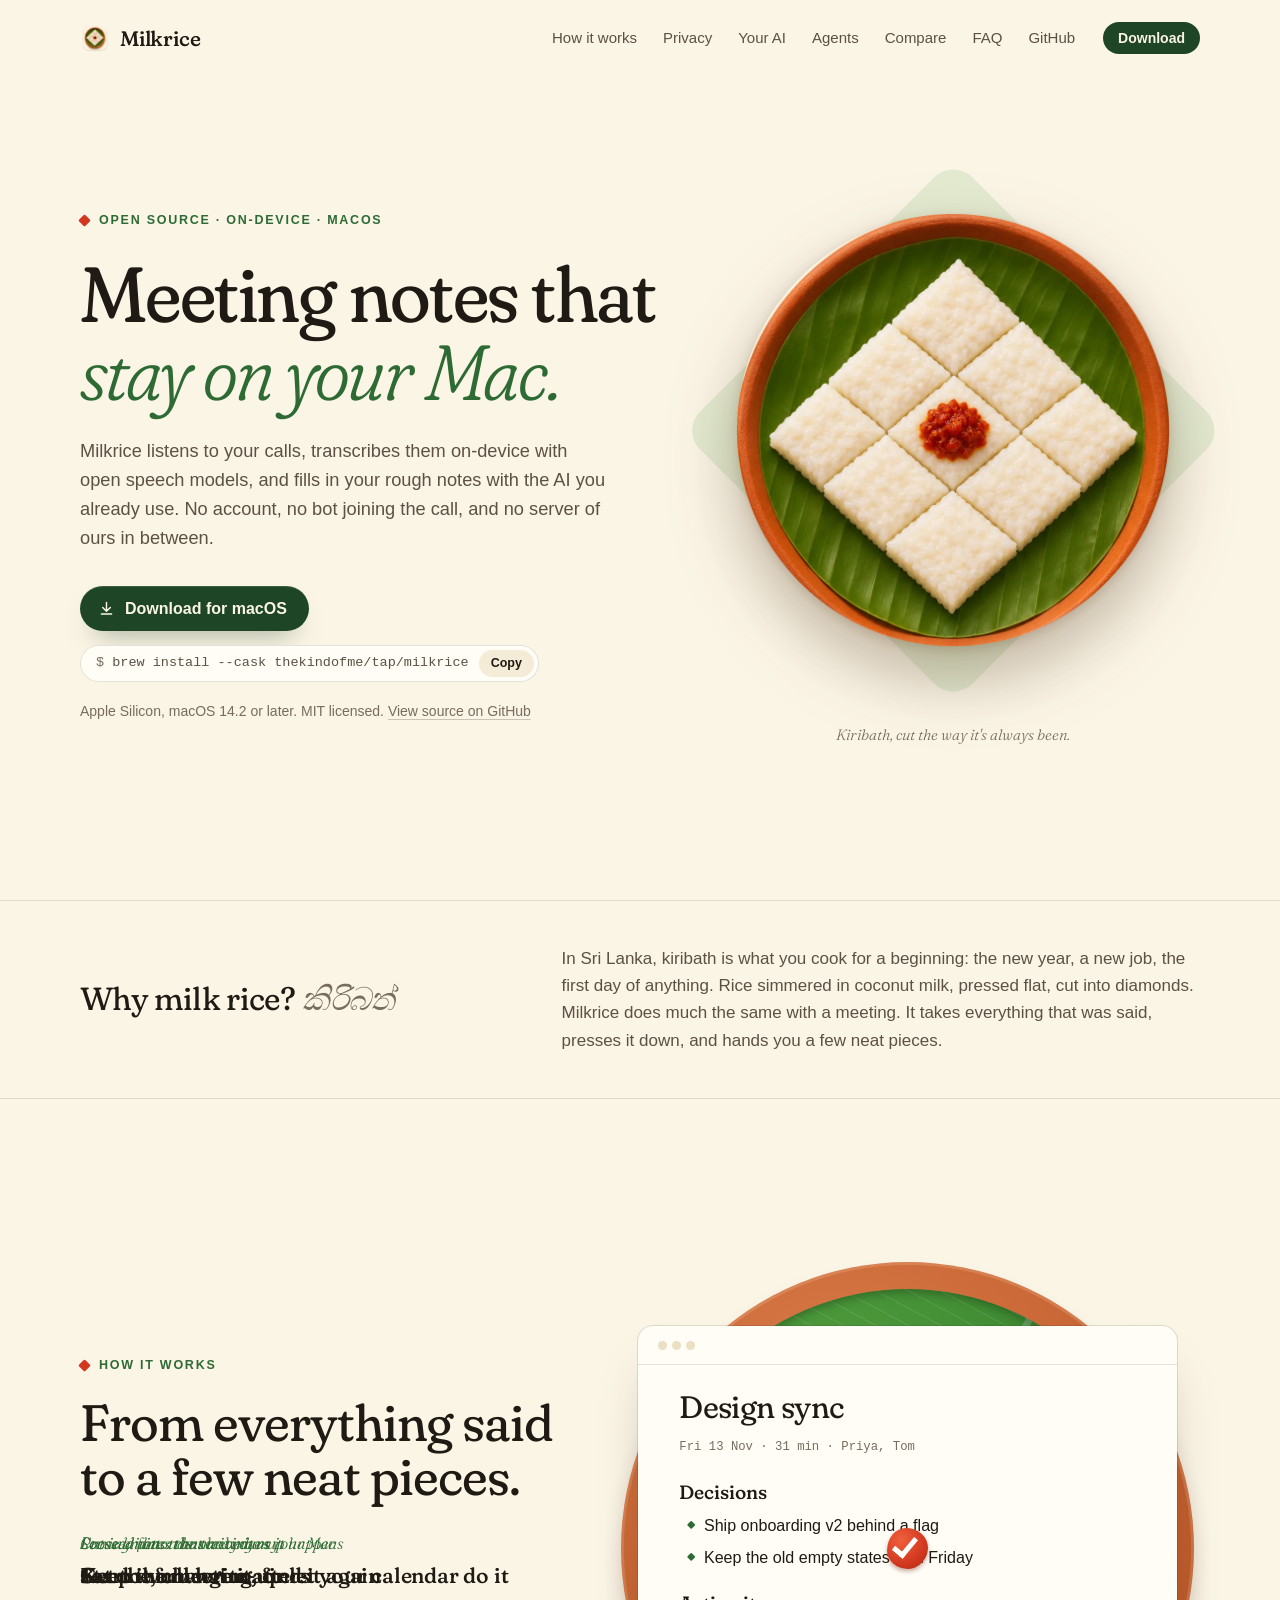
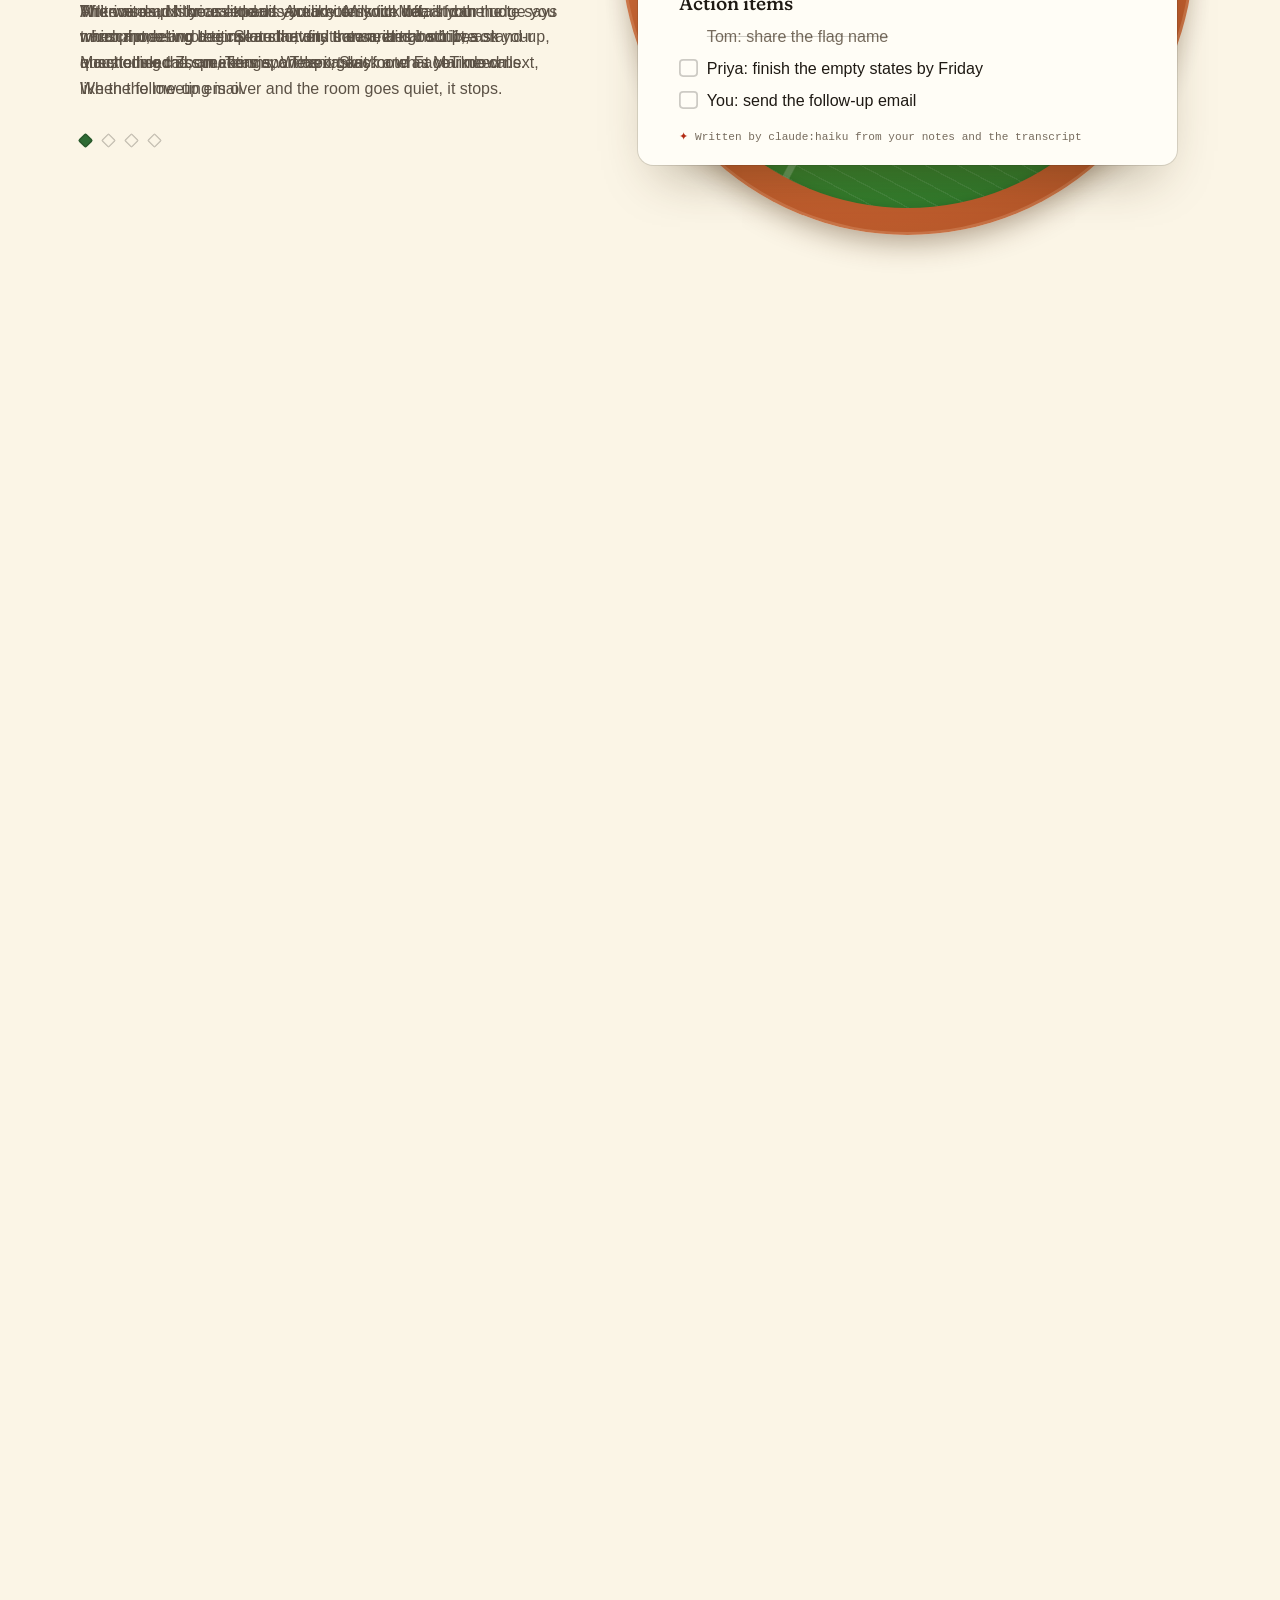
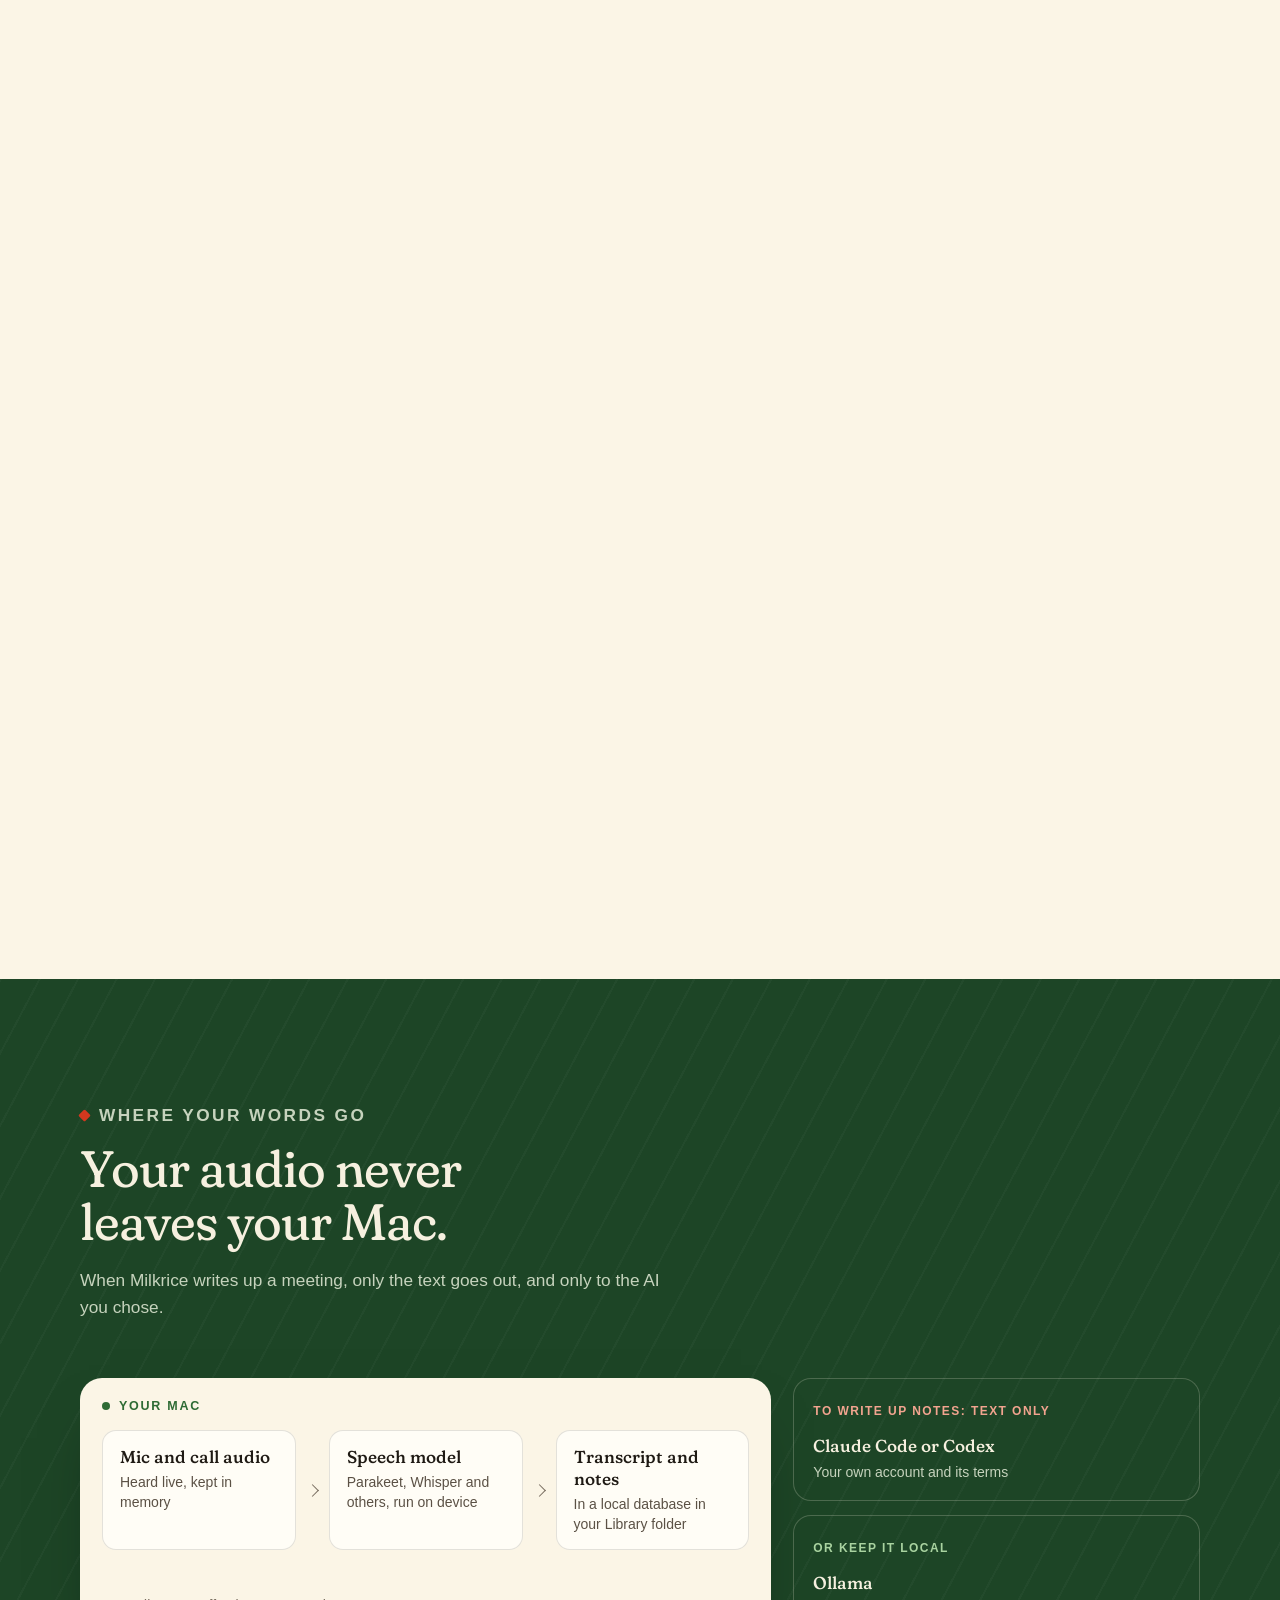
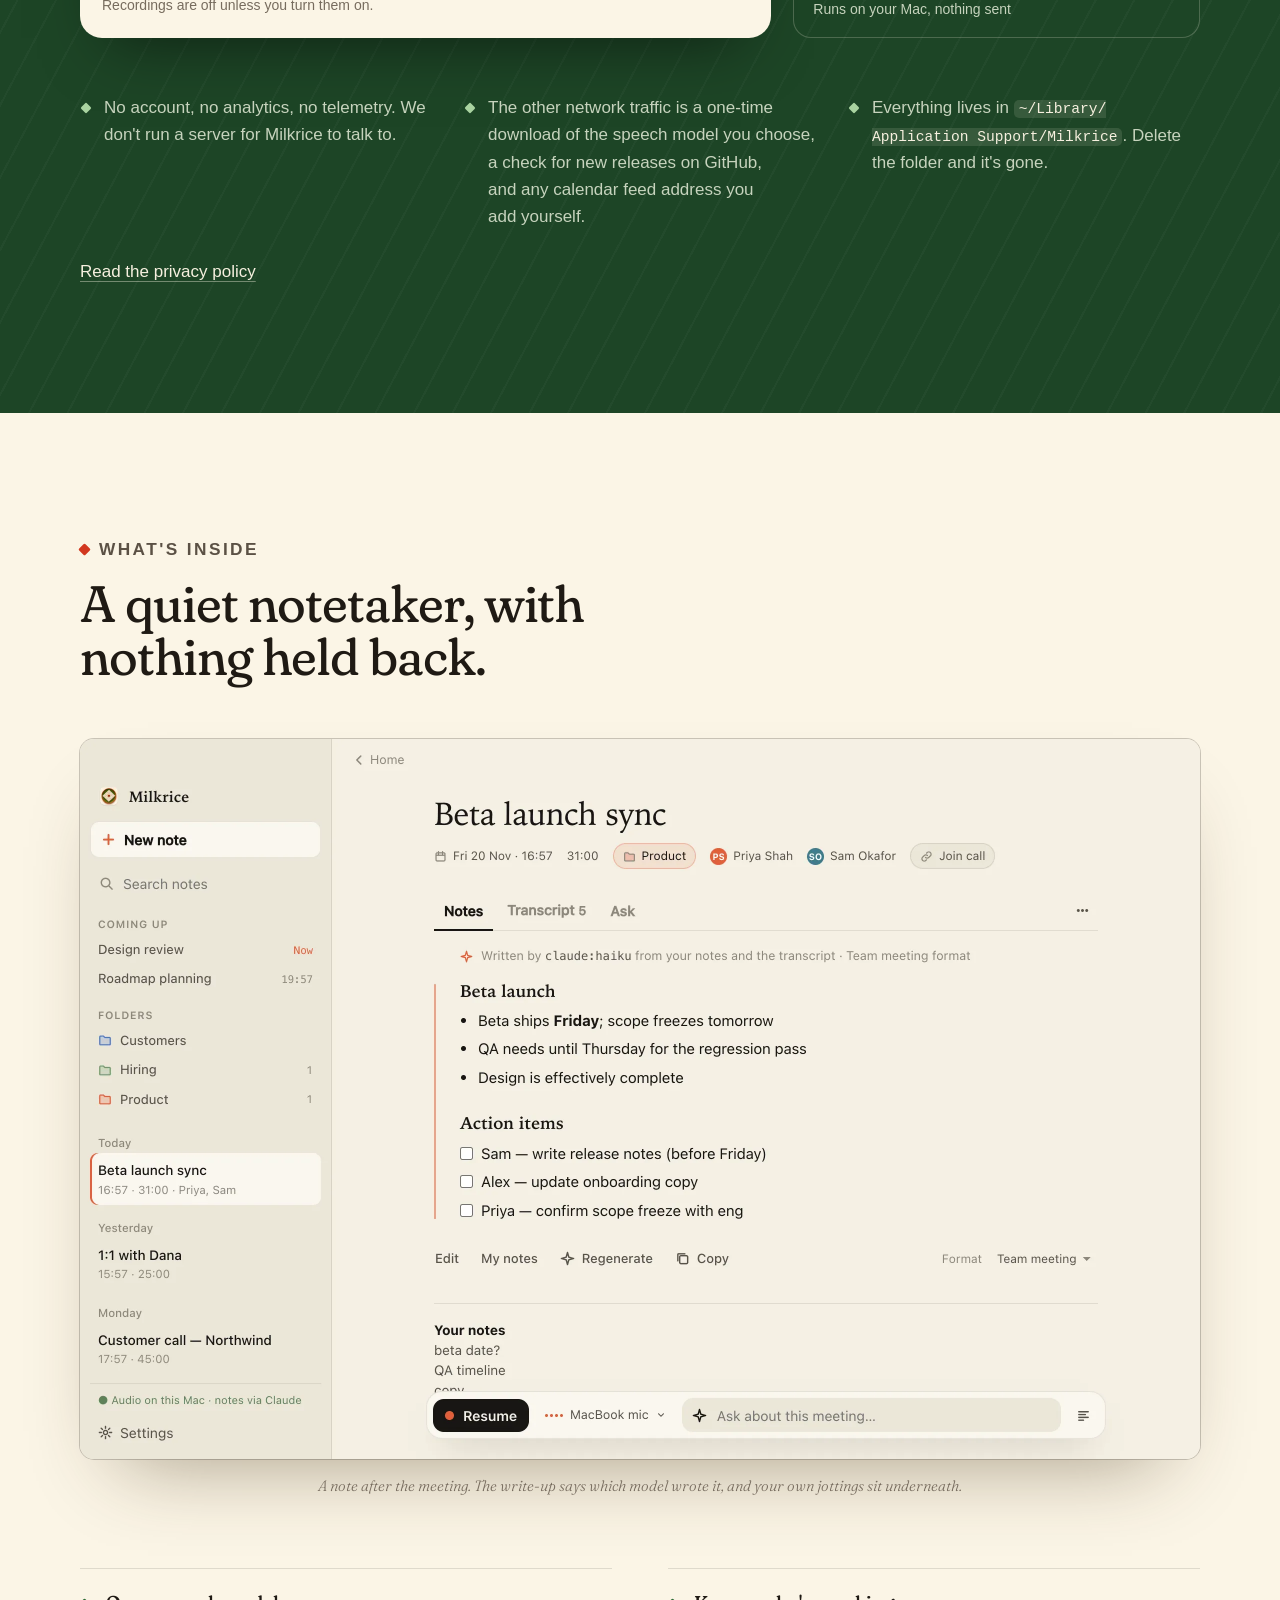
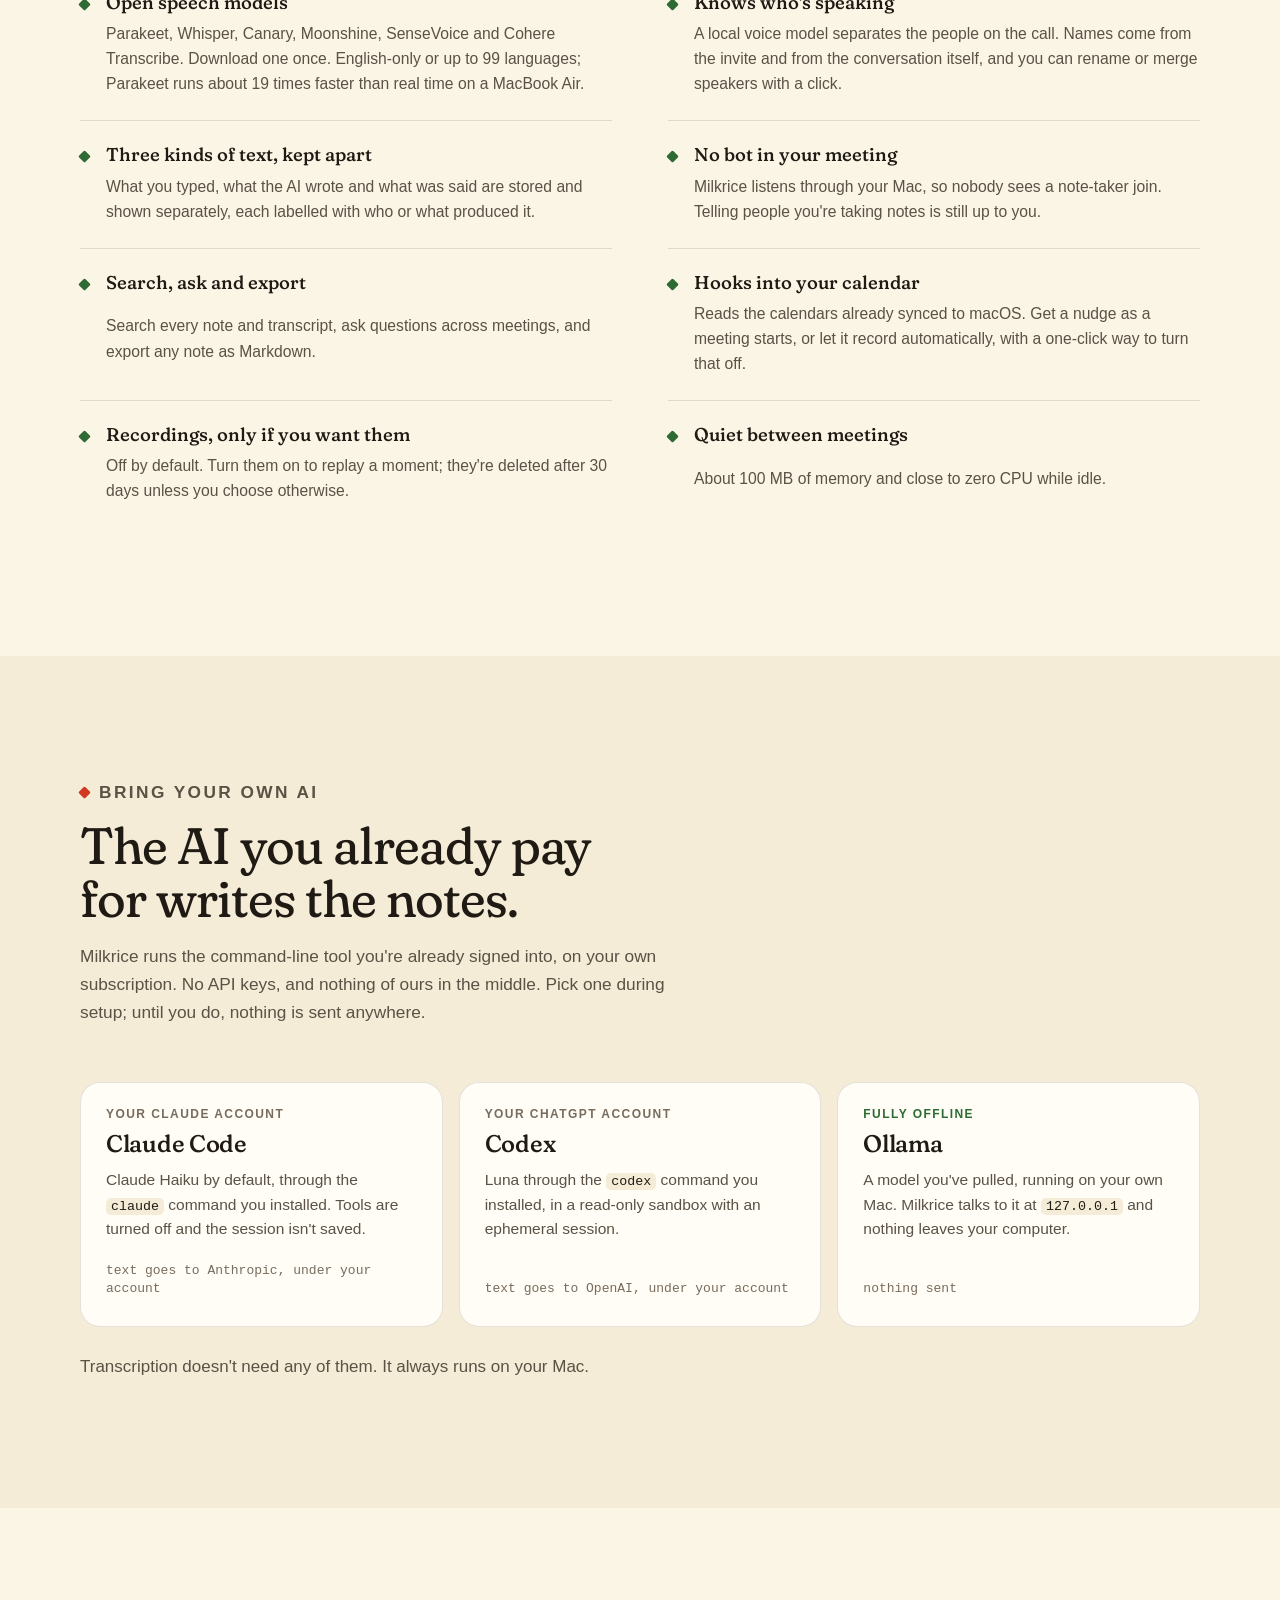
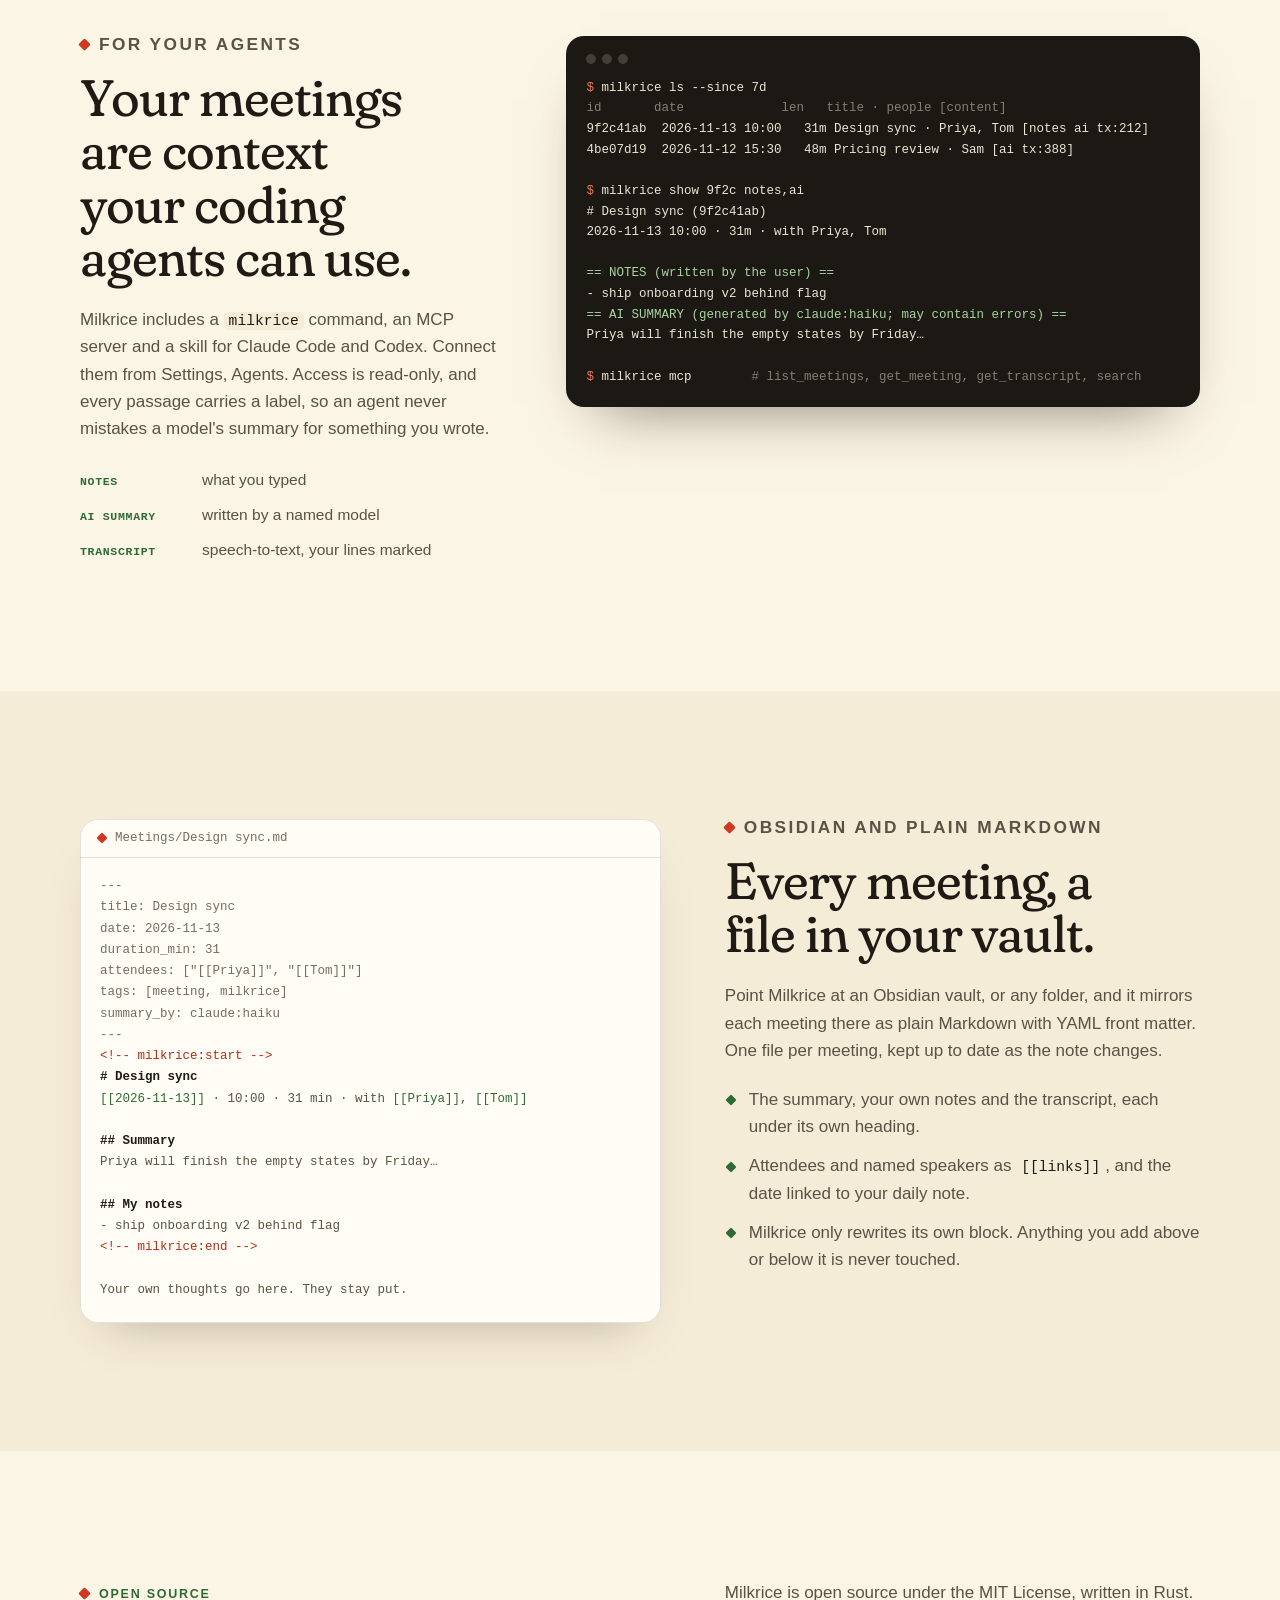
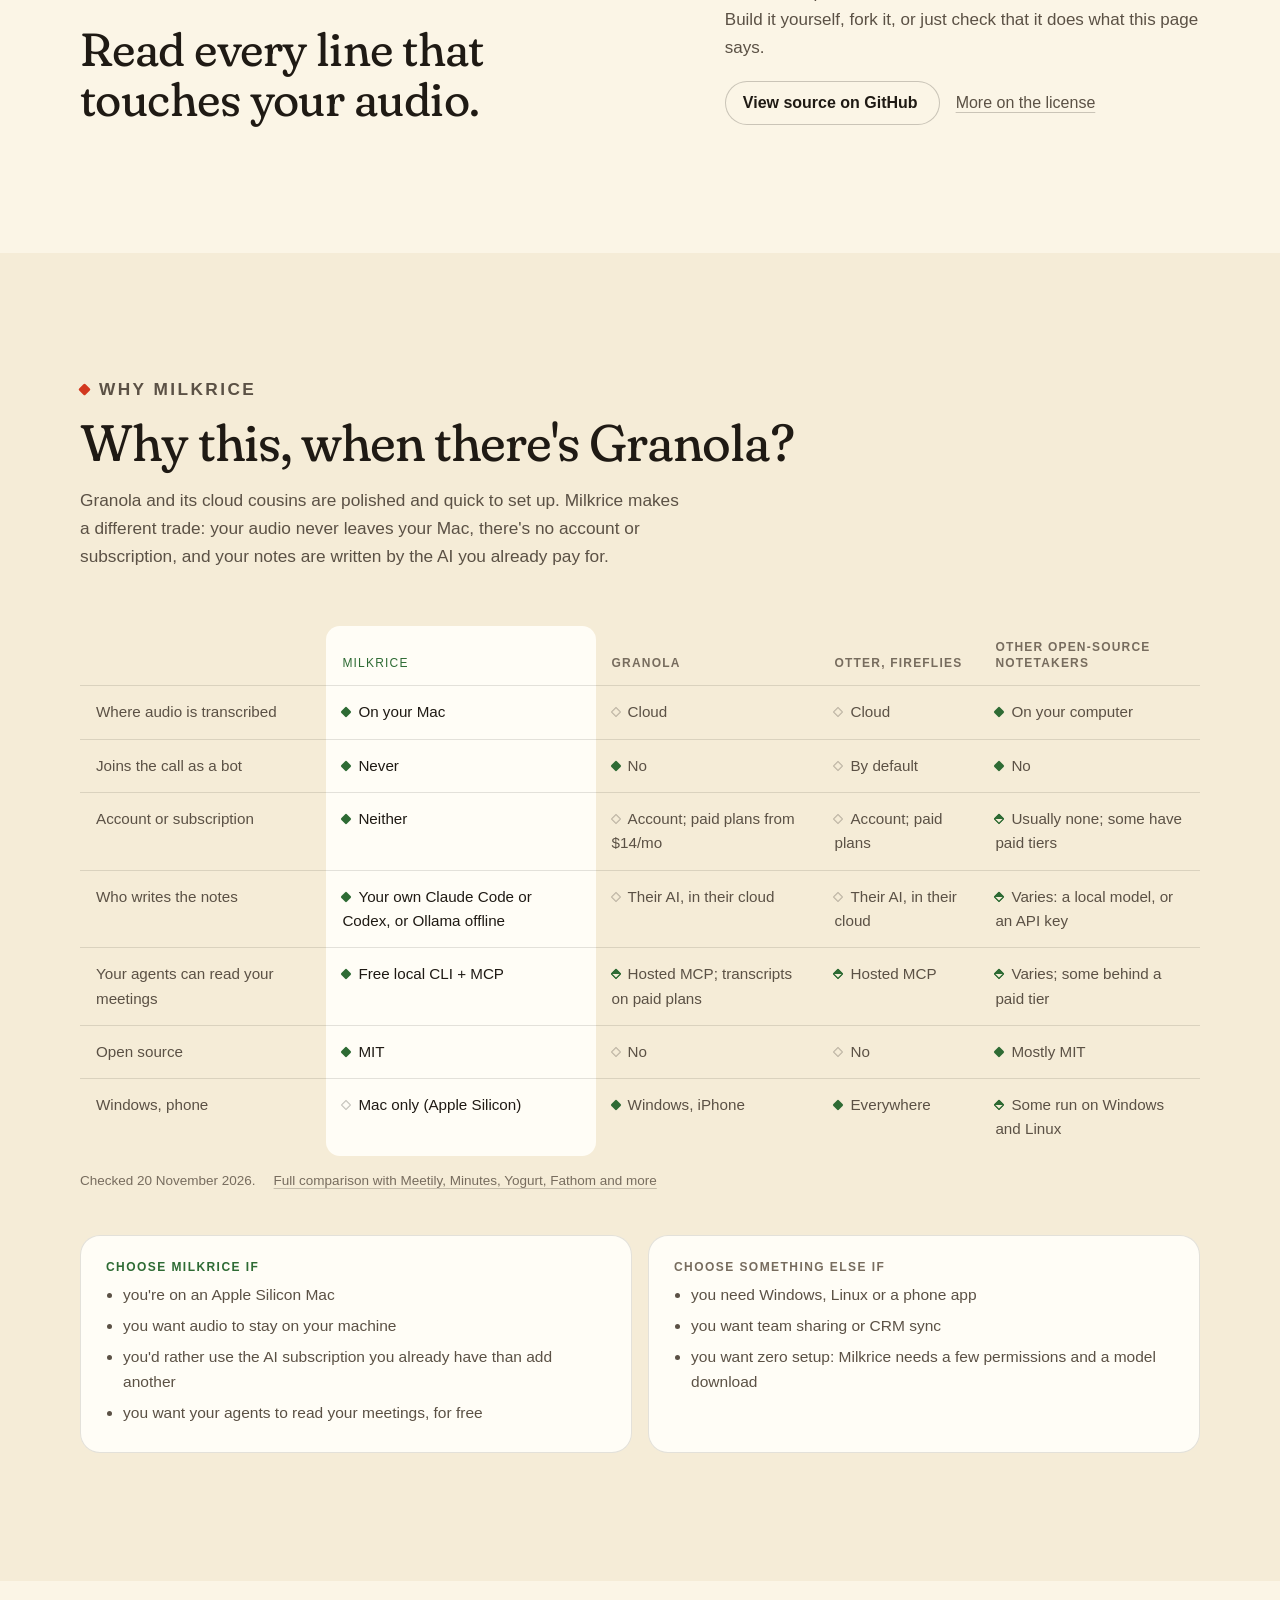
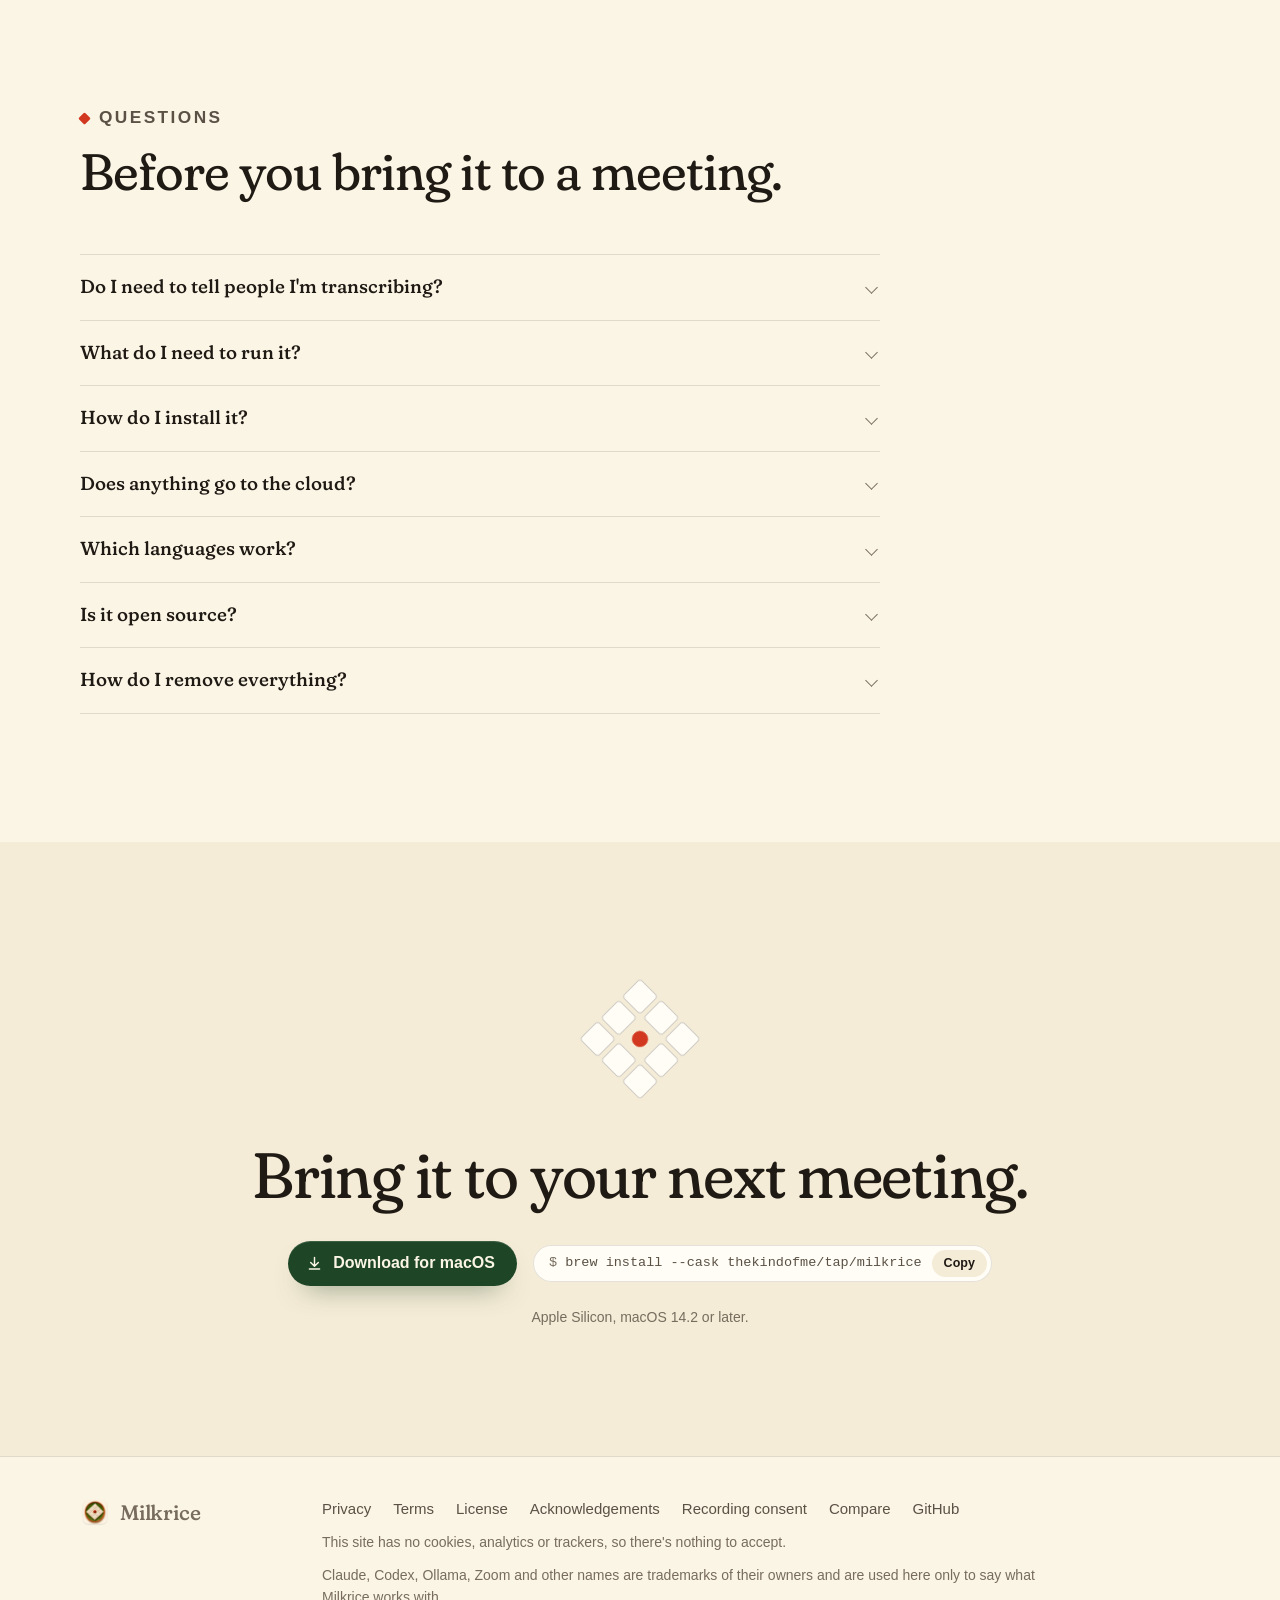
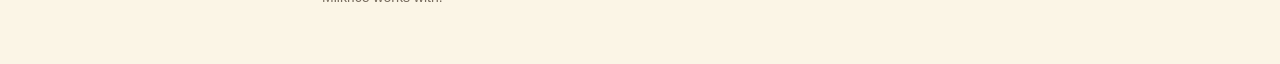
==== commit 56b25cc6: "Website: add a comparison section and compare page "Why this, when there's Granola?" on the homepage" ====
--- a/site/index.html
+++ b/site/index.html
@@ -16,7 +16,7 @@
 <link rel="preconnect" href="https://fonts.googleapis.com">
 <link rel="preconnect" href="https://fonts.gstatic.com" crossorigin>
 <link href="https://fonts.googleapis.com/css2?family=Fraunces:ital,opsz,wght,SOFT@0,9..144,300..600,100;1,9..144,300..600,100&display=swap" rel="stylesheet">
-<link rel="stylesheet" href="css/site.css?v=8">
+<link rel="stylesheet" href="css/site.css?v=13">
 <link rel="preload" as="image" href="assets/plate.webp" type="image/webp">
 <script>(function(d){if(!matchMedia('(prefers-reduced-motion: reduce)').matches)d.className='live '+(window.CSS&&CSS.supports('animation-timeline: view()')&&!/[?&]nosda/.test(location.search)?'sda':'no-sda')})(document.documentElement)</script>
 </head>
@@ -30,6 +30,7 @@
     <a href="#privacy">Privacy</a>
     <a href="#ai">Your AI</a>
     <a href="#agents">Agents</a>
+    <a href="#compare">Compare</a>
     <a href="#faq">FAQ</a>
     <a href="https://github.com/thekindofme/milkrice">GitHub</a>
   </nav>
@@ -277,7 +278,36 @@
     </div>
   </section>
 
-  <section class="sec tint" id="faq" aria-labelledby="h-faq">
+  <section class="sec tint" id="compare" aria-labelledby="h-compare">
+    <div class="wrap">
+      <div class="sec-h rv">
+        <p class="eyebrow">Why Milkrice</p>
+        <h2 id="h-compare">Why this, when there's Granola?</h2>
+        <p>Granola and its cloud cousins are polished and quick to set up. Milkrice makes a different trade: your audio never leaves your Mac, there's no account or subscription, and your notes are written by the AI you already pay for.</p>
+      </div>
+      <div class="cmp-wrap rv">
+        <table class="cmp">
+          <thead><tr><th scope="col"><span class="sr">Feature</span></th><th scope="col" class="me">Milkrice</th><th scope="col">Granola</th><th scope="col">Otter, Fireflies</th><th scope="col">Other open-source notetakers</th></tr></thead>
+          <tbody>
+            <tr><th scope="row">Where audio is transcribed</th><td class="me y">On your Mac</td><td class="n">Cloud</td><td class="n">Cloud</td><td class="y">On your computer</td></tr>
+            <tr><th scope="row">Joins the call as a bot</th><td class="me y">Never</td><td class="y">No</td><td class="n">By default</td><td class="y">No</td></tr>
+            <tr><th scope="row">Account or subscription</th><td class="me y">Neither</td><td class="n">Account; paid plans from $14/mo</td><td class="n">Account; paid plans</td><td class="p">Usually none; some have paid tiers</td></tr>
+            <tr><th scope="row">Who writes the notes</th><td class="me y">Your own Claude Code or Codex, or Ollama offline</td><td class="n">Their AI, in their cloud</td><td class="n">Their AI, in their cloud</td><td class="p">Varies: a local model, or an API key</td></tr>
+            <tr><th scope="row">Your agents can read your meetings</th><td class="me y">Free local CLI + MCP</td><td class="p">Hosted MCP; transcripts on paid plans</td><td class="p">Hosted MCP</td><td class="p">Varies; some behind a paid tier</td></tr>
+            <tr><th scope="row">Open source</th><td class="me y">MIT</td><td class="n">No</td><td class="n">No</td><td class="y">Mostly MIT</td></tr>
+            <tr><th scope="row">Windows, phone</th><td class="me n">Mac only (Apple Silicon)</td><td class="y">Windows, iPhone</td><td class="y">Everywhere</td><td class="p">Some run on Windows and Linux</td></tr>
+          </tbody>
+        </table>
+      </div>
+      <p class="cmp-legend rv"><span>Checked 20 November 2026.</span><a href="compare.html">Full comparison with Meetily, Minutes, Yogurt, Fathom and more</a></p>
+      <div class="picks rv">
+        <div class="card local"><p class="k">Choose Milkrice if</p><ul><li>you're on an Apple Silicon Mac</li><li>you want audio to stay on your machine</li><li>you'd rather use the AI subscription you already have than add another</li><li>you want your agents to read your meetings, for free</li></ul></div>
+        <div class="card"><p class="k">Choose something else if</p><ul><li>you need Windows, Linux or a phone app</li><li>you want team sharing or CRM sync</li><li>you want zero setup: Milkrice needs a few permissions and a model download</li></ul></div>
+      </div>
+    </div>
+  </section>
+
+  <section class="sec" id="faq" aria-labelledby="h-faq">
     <div class="wrap">
       <div class="sec-h rv">
         <p class="eyebrow">Questions</p>
@@ -304,7 +334,7 @@
     </div>
   </section>
 
-  <section class="sec end" aria-labelledby="h-end">
+  <section class="sec tint end" aria-labelledby="h-end">
     <div class="wrap">
       <div class="mark rv" aria-hidden="true"><i></i><i></i><i></i><i></i><i></i><i></i><i></i><i></i><i></i></div>
       <h2 id="h-end" class="rv">Bring it to your next meeting.</h2>
@@ -327,6 +357,7 @@
         <a href="license.html">License</a>
         <a href="acknowledgements.html">Acknowledgements</a>
         <a href="consent.html">Recording consent</a>
+        <a href="compare.html">Compare</a>
         <a href="https://github.com/thekindofme/milkrice">GitHub</a>
       </nav>
       <p>This site has no cookies, analytics or trackers, so there's nothing to accept.</p>
--- a/site/css/site.css
+++ b/site/css/site.css
@@ -501,3 +501,39 @@
   .mac { box-shadow: none; }
 }
 @media print { .story { height: auto !important; } .story-pin { position: static !important; height: auto !important; } }
+
+/* Comparison: homepage section + compare.html */
+.cmp-wrap { overflow-x: auto; -webkit-overflow-scrolling: touch; margin-inline: calc(-1 * var(--gutter)); padding-inline: var(--gutter); }
+.cmp { width: 100%; min-width: 640px; border-collapse: separate; border-spacing: 0; font-size: .95rem; }
+.cmp th, .cmp td { text-align: left; vertical-align: top; padding: 14px 16px; border-top: 1px solid var(--hair); }
+.cmp thead th { border-top: 0; padding-top: 14px; vertical-align: bottom; font: 600 12px/1.3 var(--sans); letter-spacing: .1em; text-transform: uppercase; color: var(--ink-3); }
+.cmp tbody th { font-weight: 500; color: var(--ink-2); width: 22%; }
+.cmp td { color: var(--ink-2); }
+.cmp .me { background: var(--rice); color: var(--ink); font-weight: 500; }
+.cmp thead .me { color: var(--leaf); border-radius: 14px 14px 0 0; }
+.cmp tbody tr:last-child .me { border-radius: 0 0 14px 14px; }
+.cmp .y::before, .cmp .n::before, .cmp .p::before, .cmp-legend .y::before, .cmp-legend .n::before, .cmp-legend .p::before { content: ""; display: inline-block; width: 8px; height: 8px; margin-right: 8px; transform: translateY(-1px) rotate(45deg); border-radius: 1.5px; }
+.cmp .y::before, .cmp-legend .y::before { background: var(--leaf); }
+.cmp .n::before, .cmp-legend .n::before { box-shadow: inset 0 0 0 1.5px var(--hair-2); }
+.cmp .p::before, .cmp-legend .p::before { background: linear-gradient(135deg, var(--leaf) 50%, transparent 50%); box-shadow: inset 0 0 0 1.5px var(--leaf); }
+.cmp-legend { margin-top: 14px; font-size: 13.5px; color: var(--ink-3); display: flex; flex-wrap: wrap; gap: 6px 18px; }
+.cmp-legend span { display: inline-flex; align-items: center; }
+.picks { display: grid; gap: 16px; margin-top: clamp(28px, 4vw, 44px); }
+@media (min-width: 760px) { .picks { grid-template-columns: 1fr 1fr; } }
+.picks .card ul { margin: 0; padding-left: 1.1em; color: var(--ink-2); font-size: .97rem; display: grid; gap: 6px; }
+.cmp-more { margin-top: 26px; }
+.doc-wide .doc-body { max-width: 62rem; }
+.doc-body .cmp-wrap { margin-block: 18px 8px; }
+.doc-body .cmp { font-size: .9rem; min-width: 820px; }
+.doc-body .src { font-size: 13.5px; color: var(--ink-3); }
+.doc-body .src a { color: inherit; }
+.sr { position: absolute; width: 1px; height: 1px; overflow: hidden; clip: rect(0 0 0 0); white-space: nowrap; }
+.cmp-wrap { --cmp-bg: var(--cream); }
+.tint .cmp-wrap { --cmp-bg: var(--cream-2); }
+@media (max-width: 759px) {
+  .cmp tbody th, .cmp thead th:first-child { position: sticky; left: 0; z-index: 1; background: var(--cmp-bg); width: 118px; min-width: 118px; padding-left: 0; font-size: .86rem; }
+  .cmp-wrap { margin-inline: 0; padding-inline: 0; }
+  .cmp { min-width: 600px; font-size: .9rem; }
+  .cmp th, .cmp td { padding: 12px 12px; }
+}
+.doc.doc-wide { grid-template-columns: minmax(0, 1fr); }
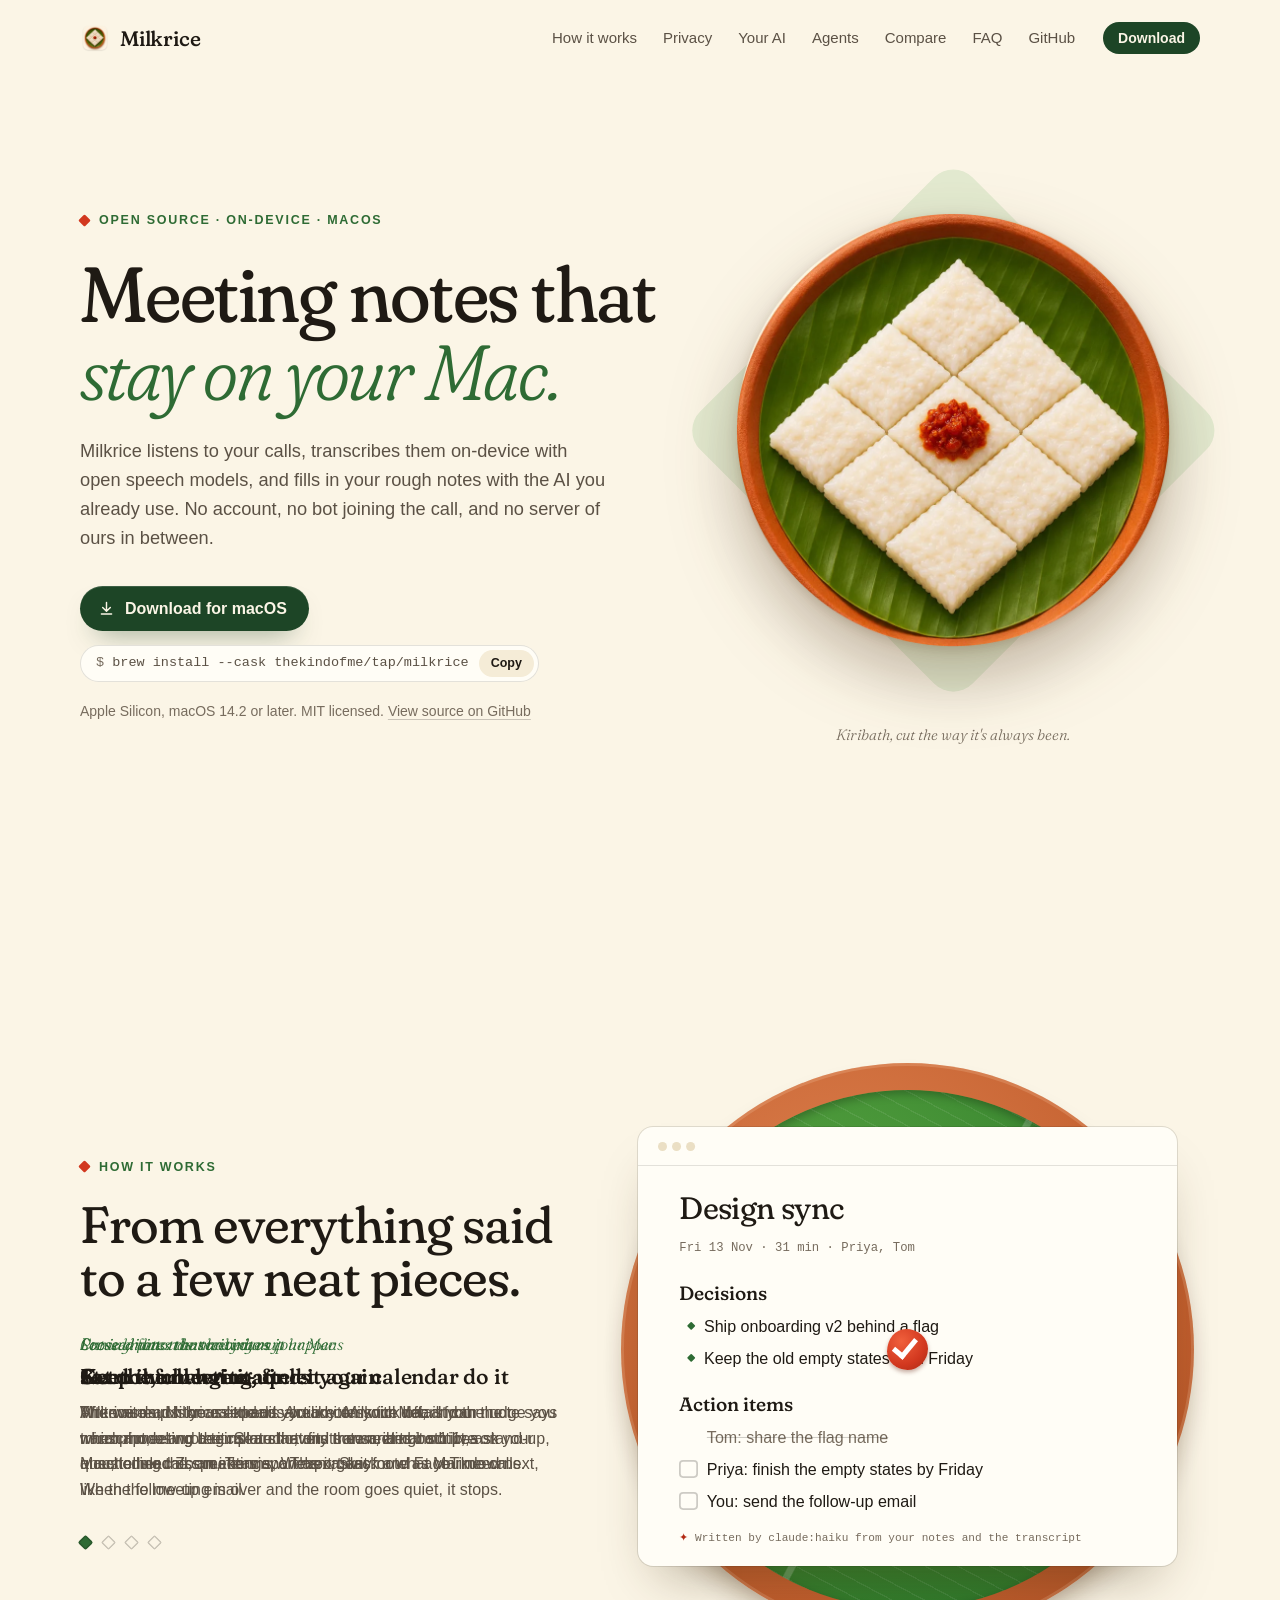
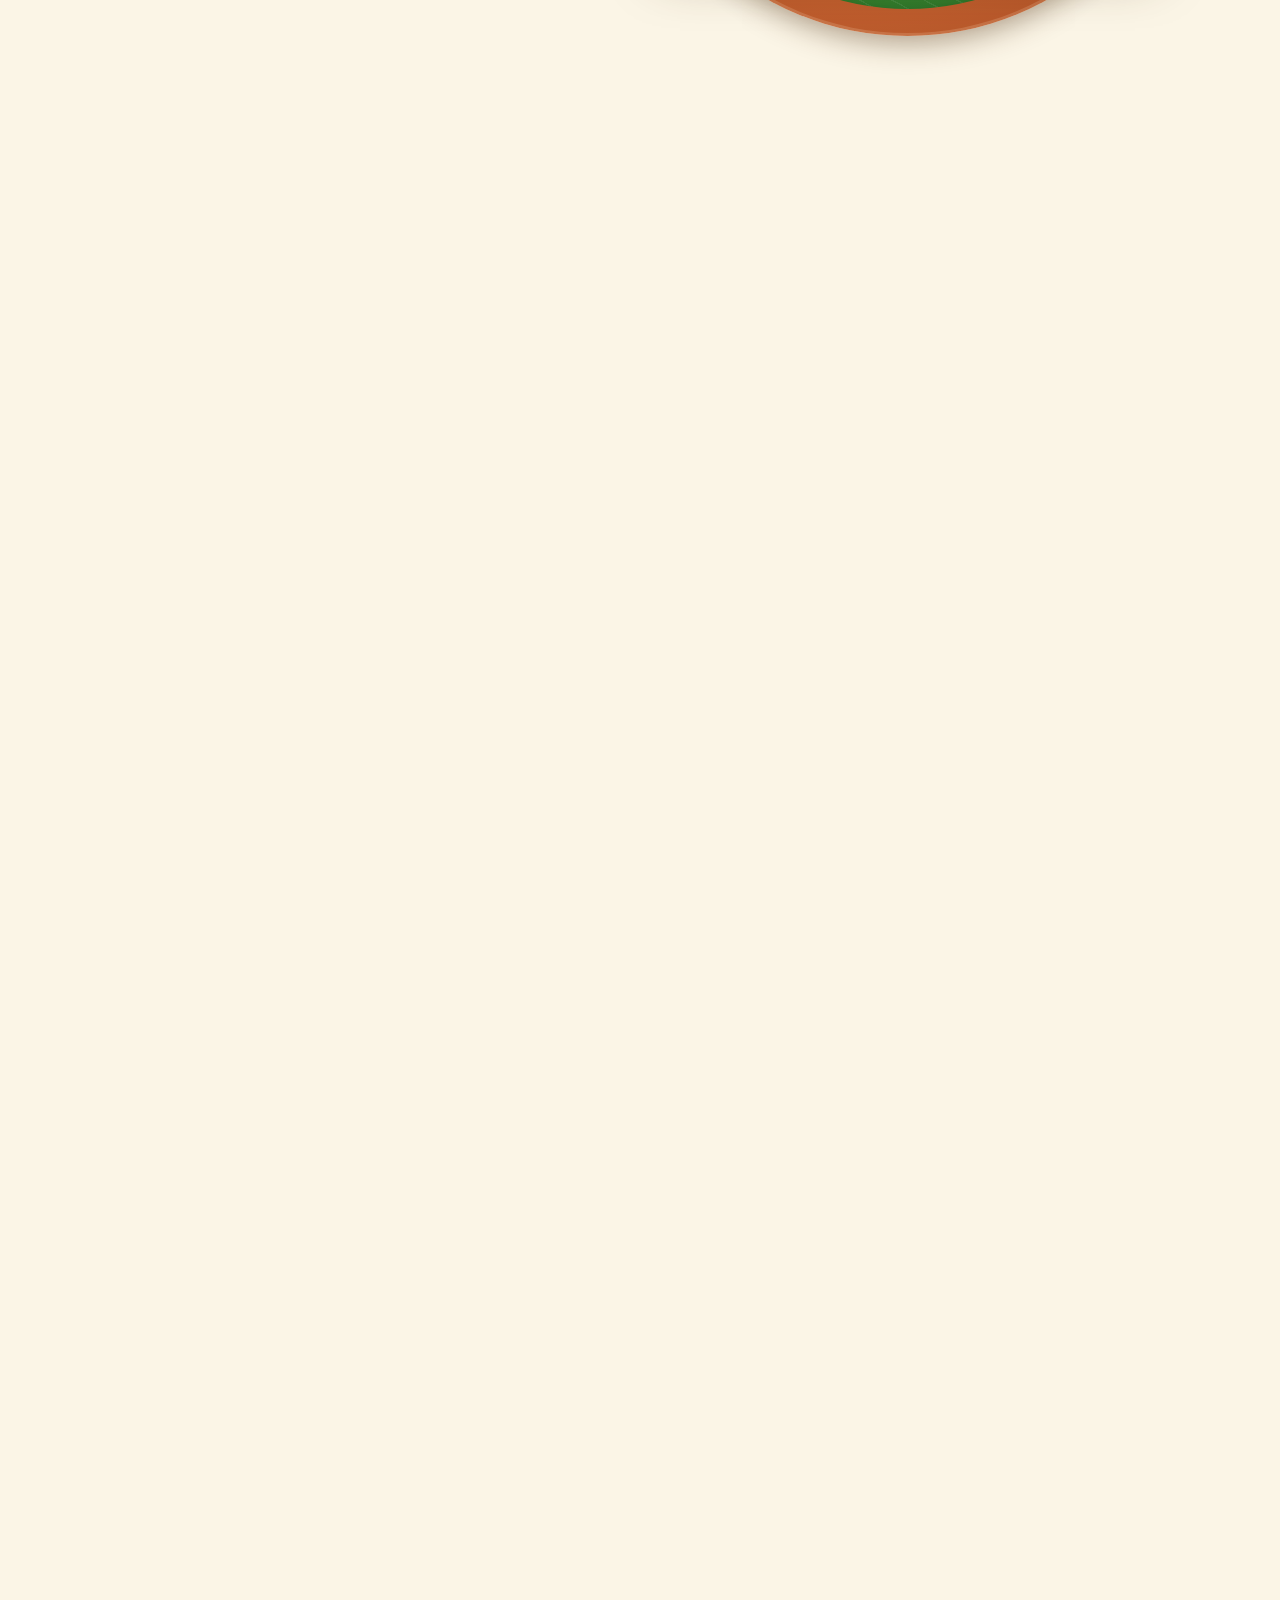
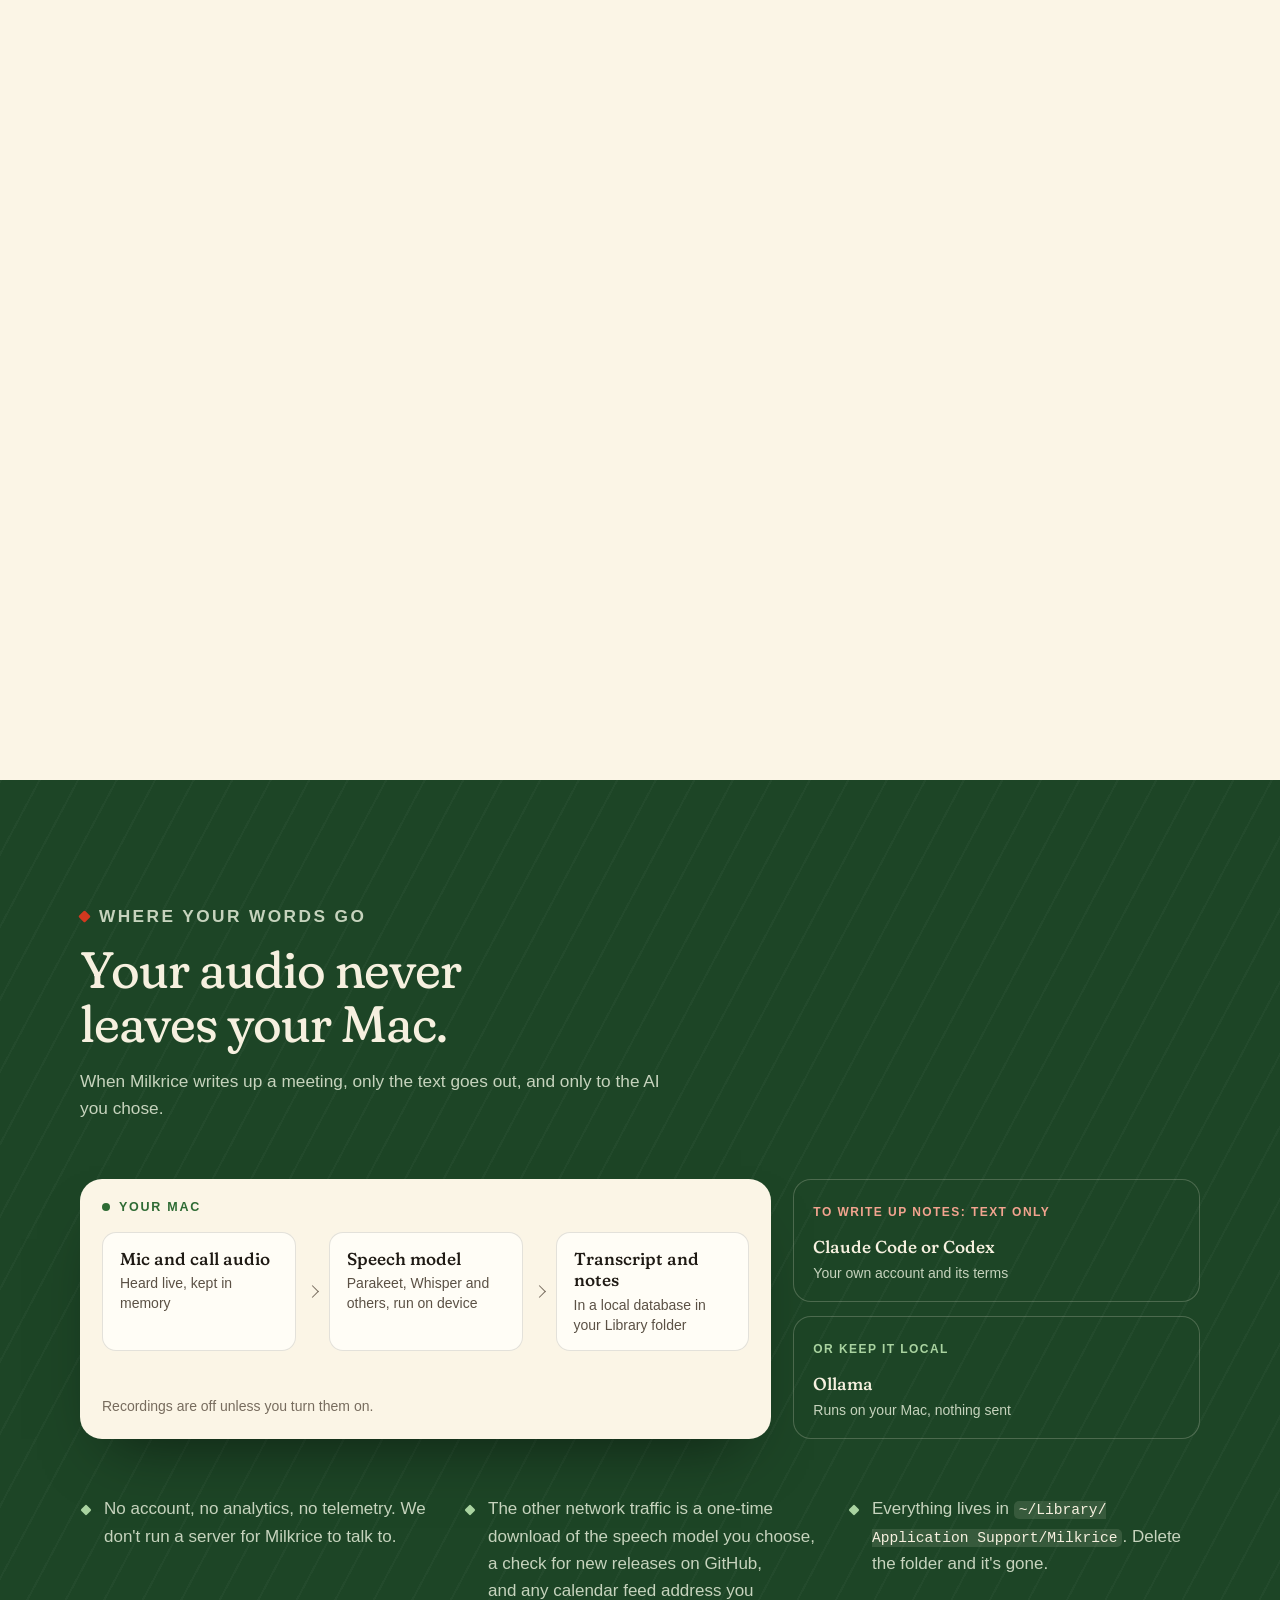
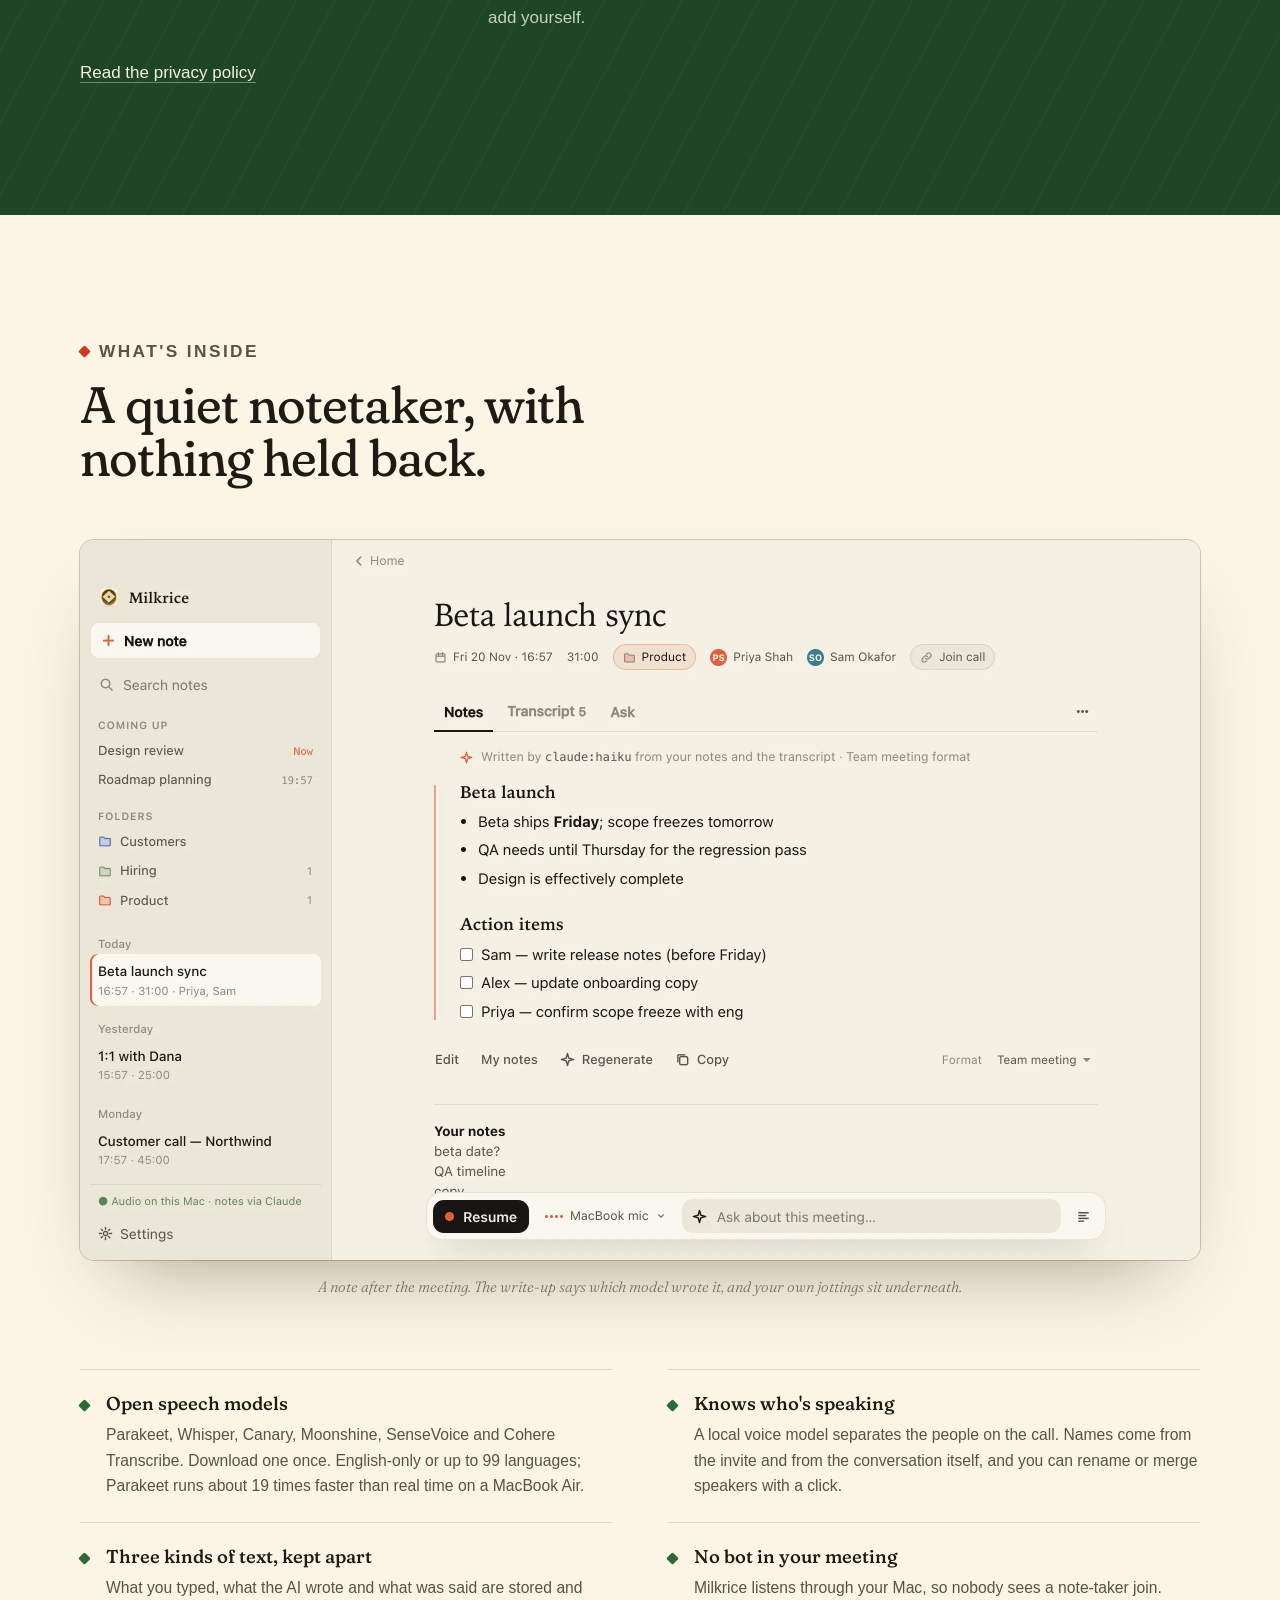
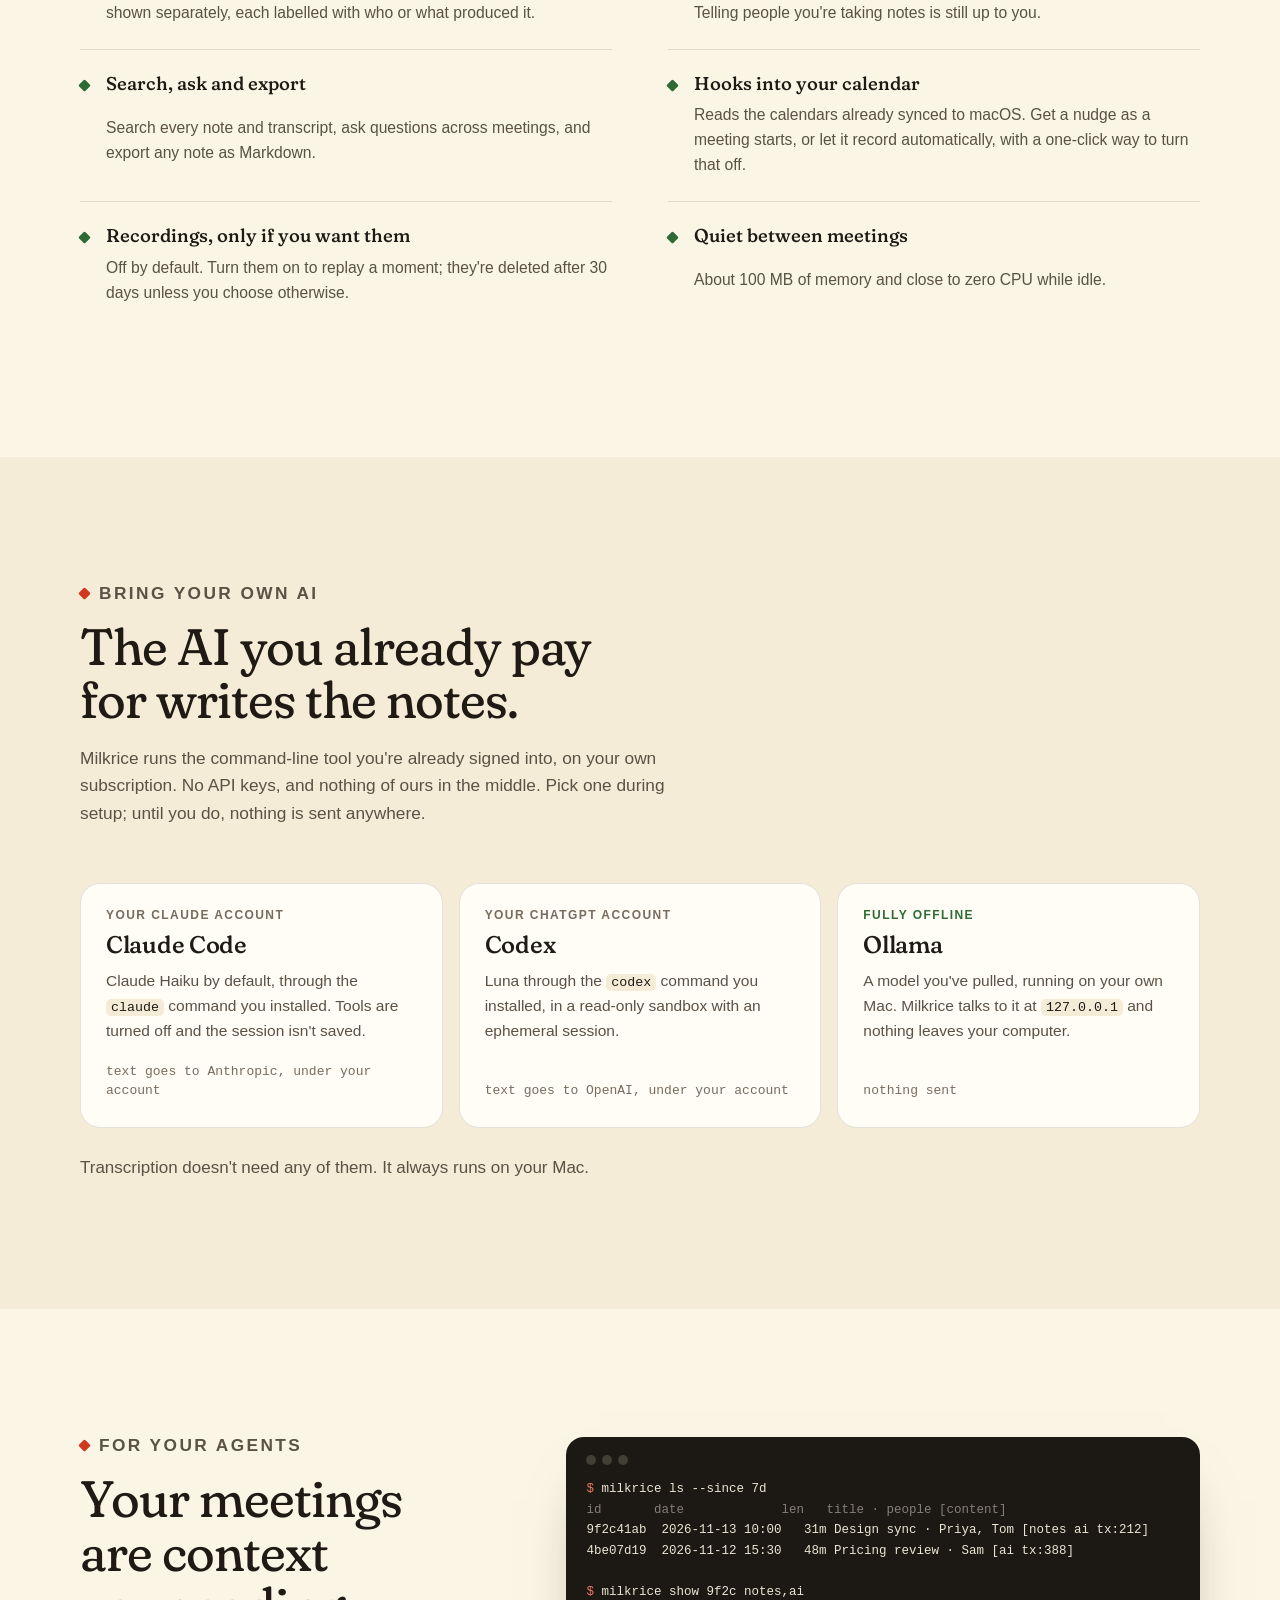
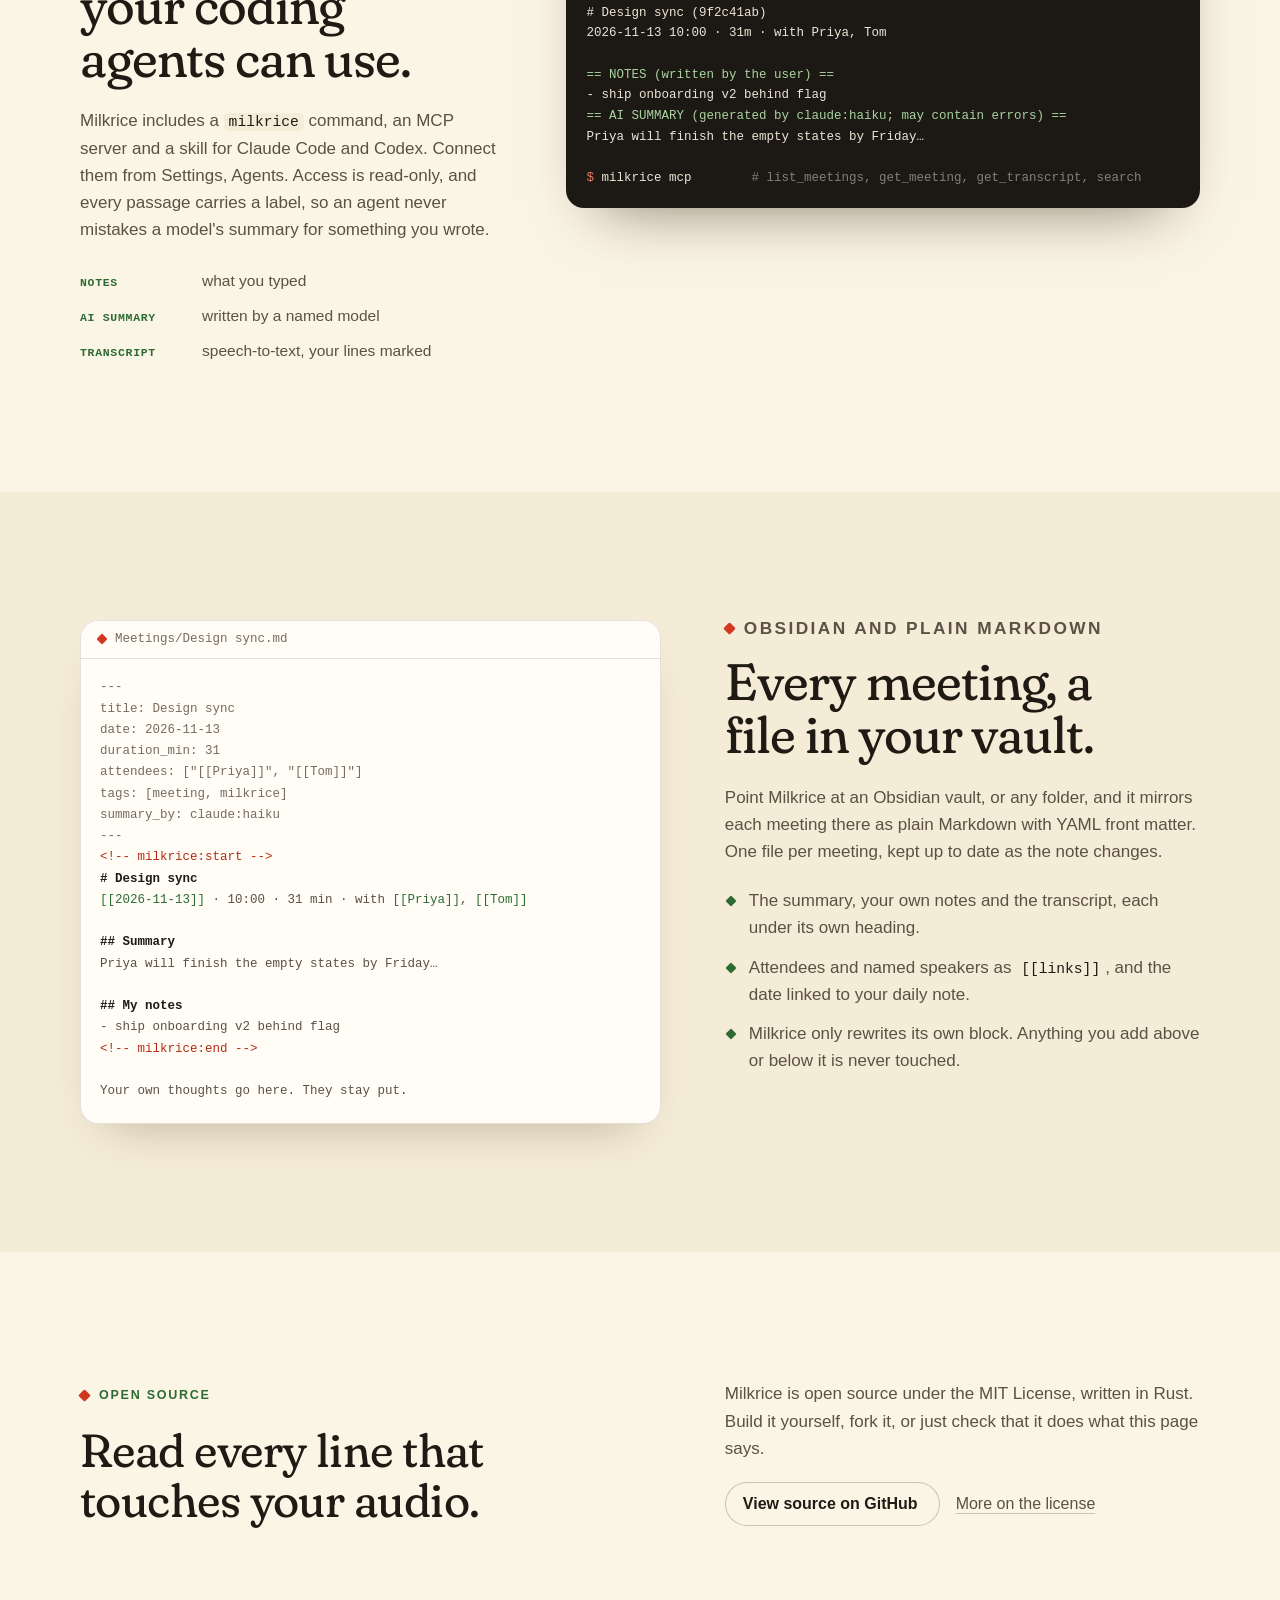
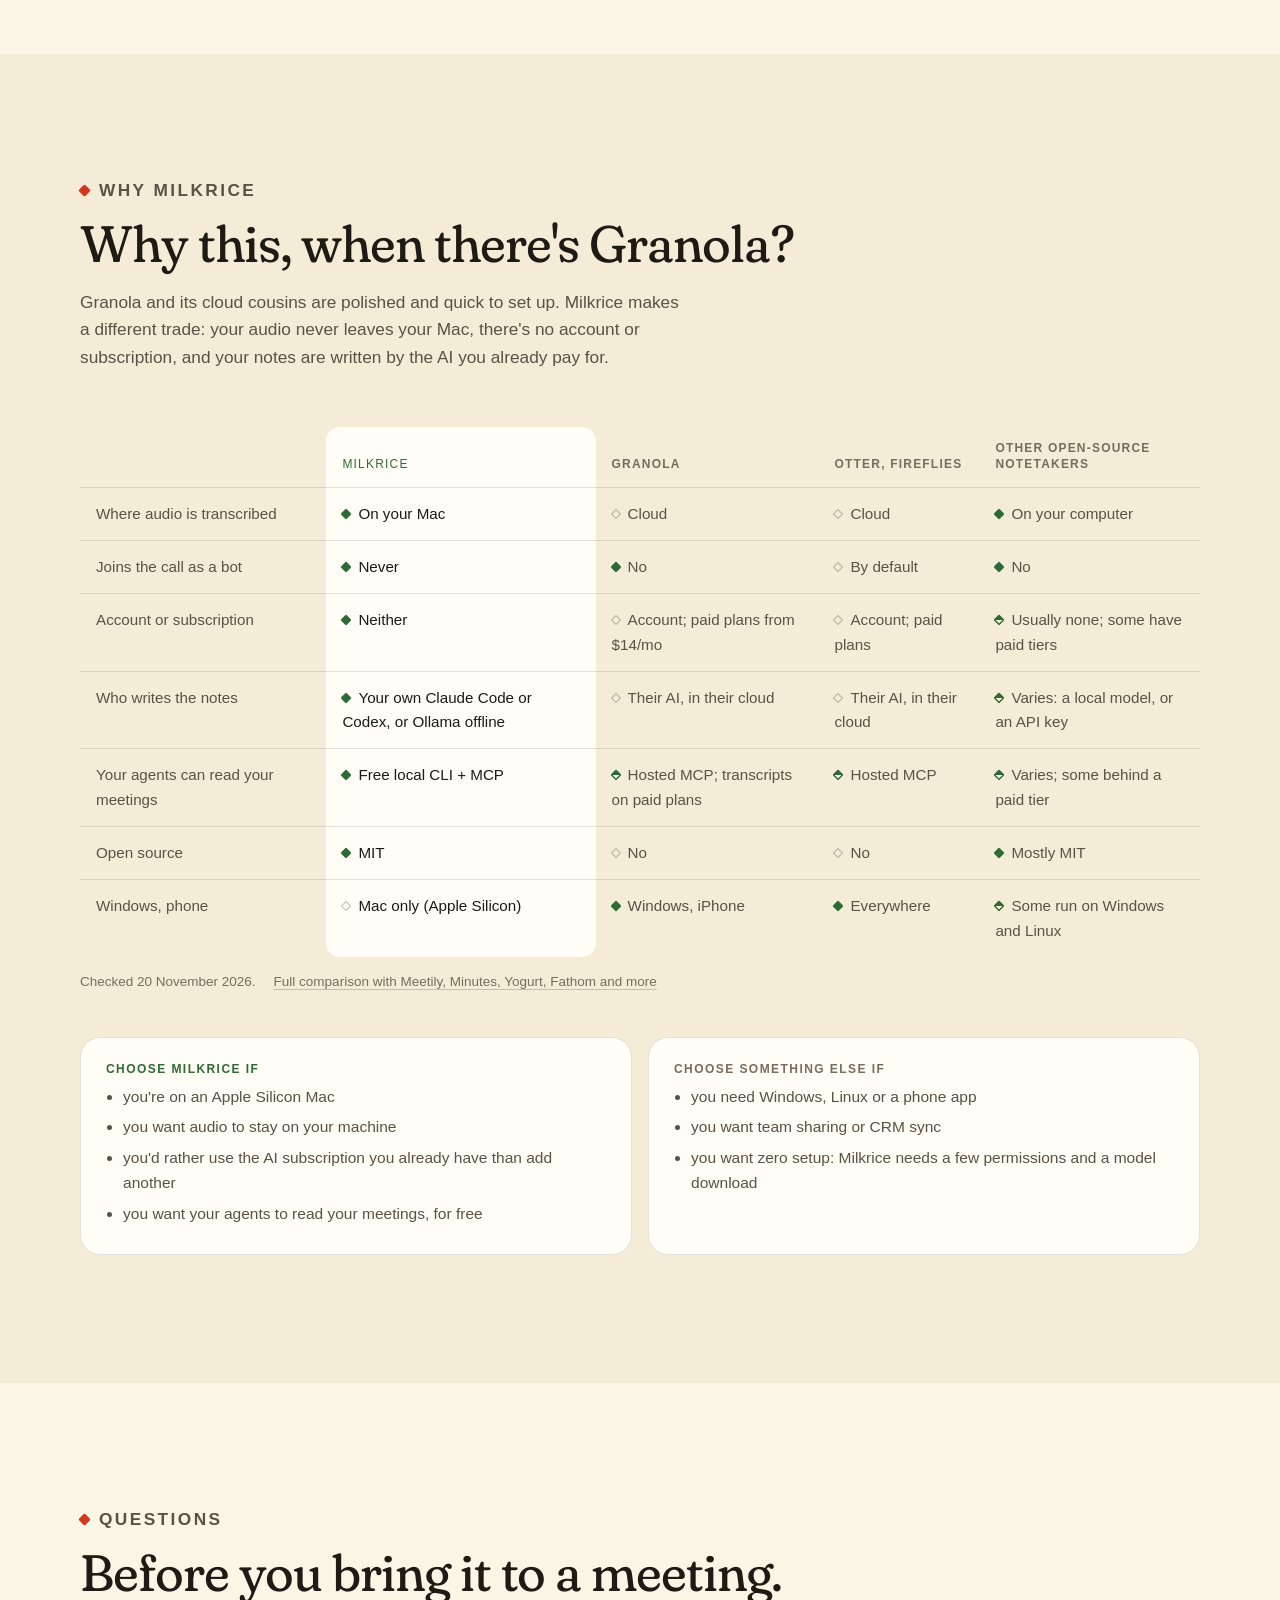
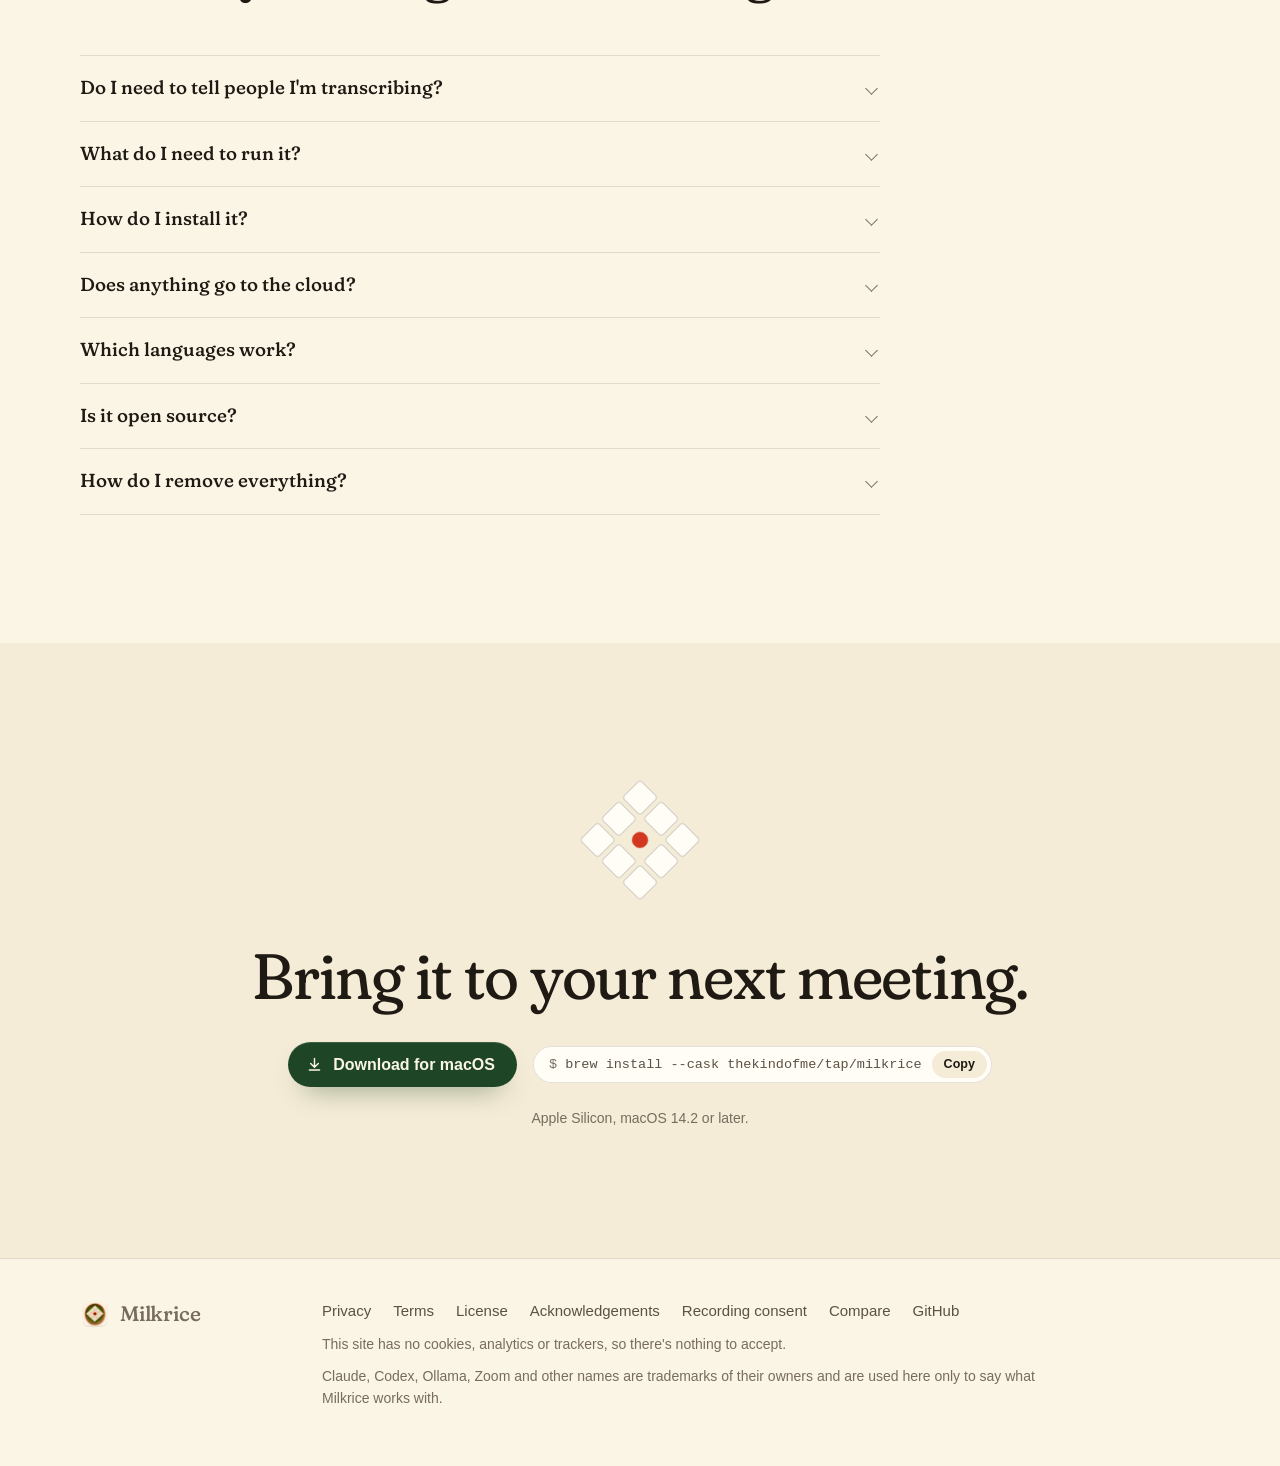
==== commit 819ccbe2: "Website: remove the "Why milk rice?" strip Co-Authored-By: Claude Opus 5.5 <noreply@anthropic.com>" ====
--- a/site/index.html
+++ b/site/index.html
@@ -16,7 +16,7 @@
 <link rel="preconnect" href="https://fonts.googleapis.com">
 <link rel="preconnect" href="https://fonts.gstatic.com" crossorigin>
 <link href="https://fonts.googleapis.com/css2?family=Fraunces:ital,opsz,wght,SOFT@0,9..144,300..600,100;1,9..144,300..600,100&display=swap" rel="stylesheet">
-<link rel="stylesheet" href="css/site.css?v=13">
+<link rel="stylesheet" href="css/site.css?v=18">
 <link rel="preload" as="image" href="assets/plate.webp" type="image/webp">
 <script>(function(d){if(!matchMedia('(prefers-reduced-motion: reduce)').matches)d.className='live '+(window.CSS&&CSS.supports('animation-timeline: view()')&&!/[?&]nosda/.test(location.search)?'sda':'no-sda')})(document.documentElement)</script>
 </head>
@@ -50,17 +50,20 @@
       <p class="req">Apple Silicon, macOS 14.2 or later. MIT licensed. <a href="https://github.com/thekindofme/milkrice">View source on GitHub</a></p>
     </div>
     <figure class="hero-art">
-      <div class="hero-stage"><div class="hero-plate"><img src="assets/plate.webp" alt="A clay plate lined with banana leaf, holding nine diamond-shaped pieces of milk rice with a spoonful of red chili sambol in the centre." width="880" height="880" fetchpriority="high"></div></div>
+      <div class="hero-stage"><div class="hero-plate"><img src="assets/plate.webp" alt="A clay plate lined with banana leaf, holding nine diamond-shaped pieces of milk rice with a spoonful of red chili sambol in the centre." width="880" height="880" fetchpriority="high"></div>
+        <svg class="steam" viewBox="0 0 200 200" aria-hidden="true" focusable="false">
+          <defs><filter id="steam-blur" x="-50%" y="-50%" width="200%" height="200%"><feGaussianBlur stdDeviation="4.5"/></filter></defs>
+          <g filter="url(#steam-blur)" fill="none" stroke-linecap="round">
+            <path class="w w1" d="M78 150 C66 128 92 116 80 94 C70 76 90 64 82 44"/>
+            <path class="w w2" d="M100 156 C112 132 88 118 102 96 C114 76 92 62 104 38"/>
+            <path class="w w3" d="M122 150 C134 130 110 114 122 92 C132 74 114 62 120 46"/>
+            <path class="w w4" d="M90 140 C98 122 84 108 94 90 C102 76 90 66 96 54"/>
+          </g>
+        </svg></div>
       <figcaption class="hero-cap">Kiribath, cut the way it's always been.</figcaption>
     </figure>
   </section>
 
-  <section class="name" aria-labelledby="h-name">
-    <div class="wrap">
-      <h2 class="display" id="h-name">Why milk rice? <span>කිරිබත්</span></h2>
-      <p>In Sri Lanka, kiribath is what you cook for a beginning: the new year, a new job, the first day of anything. Rice simmered in coconut milk, pressed flat, cut into diamonds. Milkrice does much the same with a meeting. It takes everything that was said, presses it down, and hands you a few neat pieces.</p>
-    </div>
-  </section>
 
   <section class="story" id="how" aria-labelledby="h-how">
     <div class="story-pin wrap">
--- a/site/css/site.css
+++ b/site/css/site.css
@@ -537,3 +537,18 @@
   .cmp th, .cmp td { padding: 12px 12px; }
 }
 .doc.doc-wide { grid-template-columns: minmax(0, 1fr); }
+
+/* Steam rising off the hero kiribath */
+.steam { position: absolute; left: 22%; top: -30%; width: 56%; height: 70%; pointer-events: none; overflow: visible; filter: drop-shadow(0 2px 10px rgba(110, 84, 48, .3)); }
+.steam .w { stroke: #fff; stroke-width: 16; stroke-dasharray: 85 220; stroke-dashoffset: 85; opacity: 0; transform-box: fill-box; transform-origin: 50% 100%; animation: steam 7s cubic-bezier(.35, 0, .5, 1) infinite; }
+.steam .w2 { stroke-width: 20; animation-delay: -1.8s; animation-duration: 7.6s; }
+.steam .w3 { animation-delay: -3.6s; animation-duration: 6.6s; }
+.steam .w4 { stroke-width: 12; animation-delay: -5.2s; animation-duration: 8.2s; }
+@keyframes steam {
+  0%   { stroke-dashoffset: 85;   opacity: 0;   transform: translateY(10%) scaleX(.85); }
+  20%  {                          opacity: .8; }
+  65%  {                          opacity: .45; }
+  100% { stroke-dashoffset: -170; opacity: 0;   transform: translateY(-14%) scaleX(1.35); }
+}
+@media (prefers-reduced-motion: reduce) { .steam { display: none; } }
+@media (prefers-color-scheme: dark) { .steam { opacity: .5; filter: none; } }
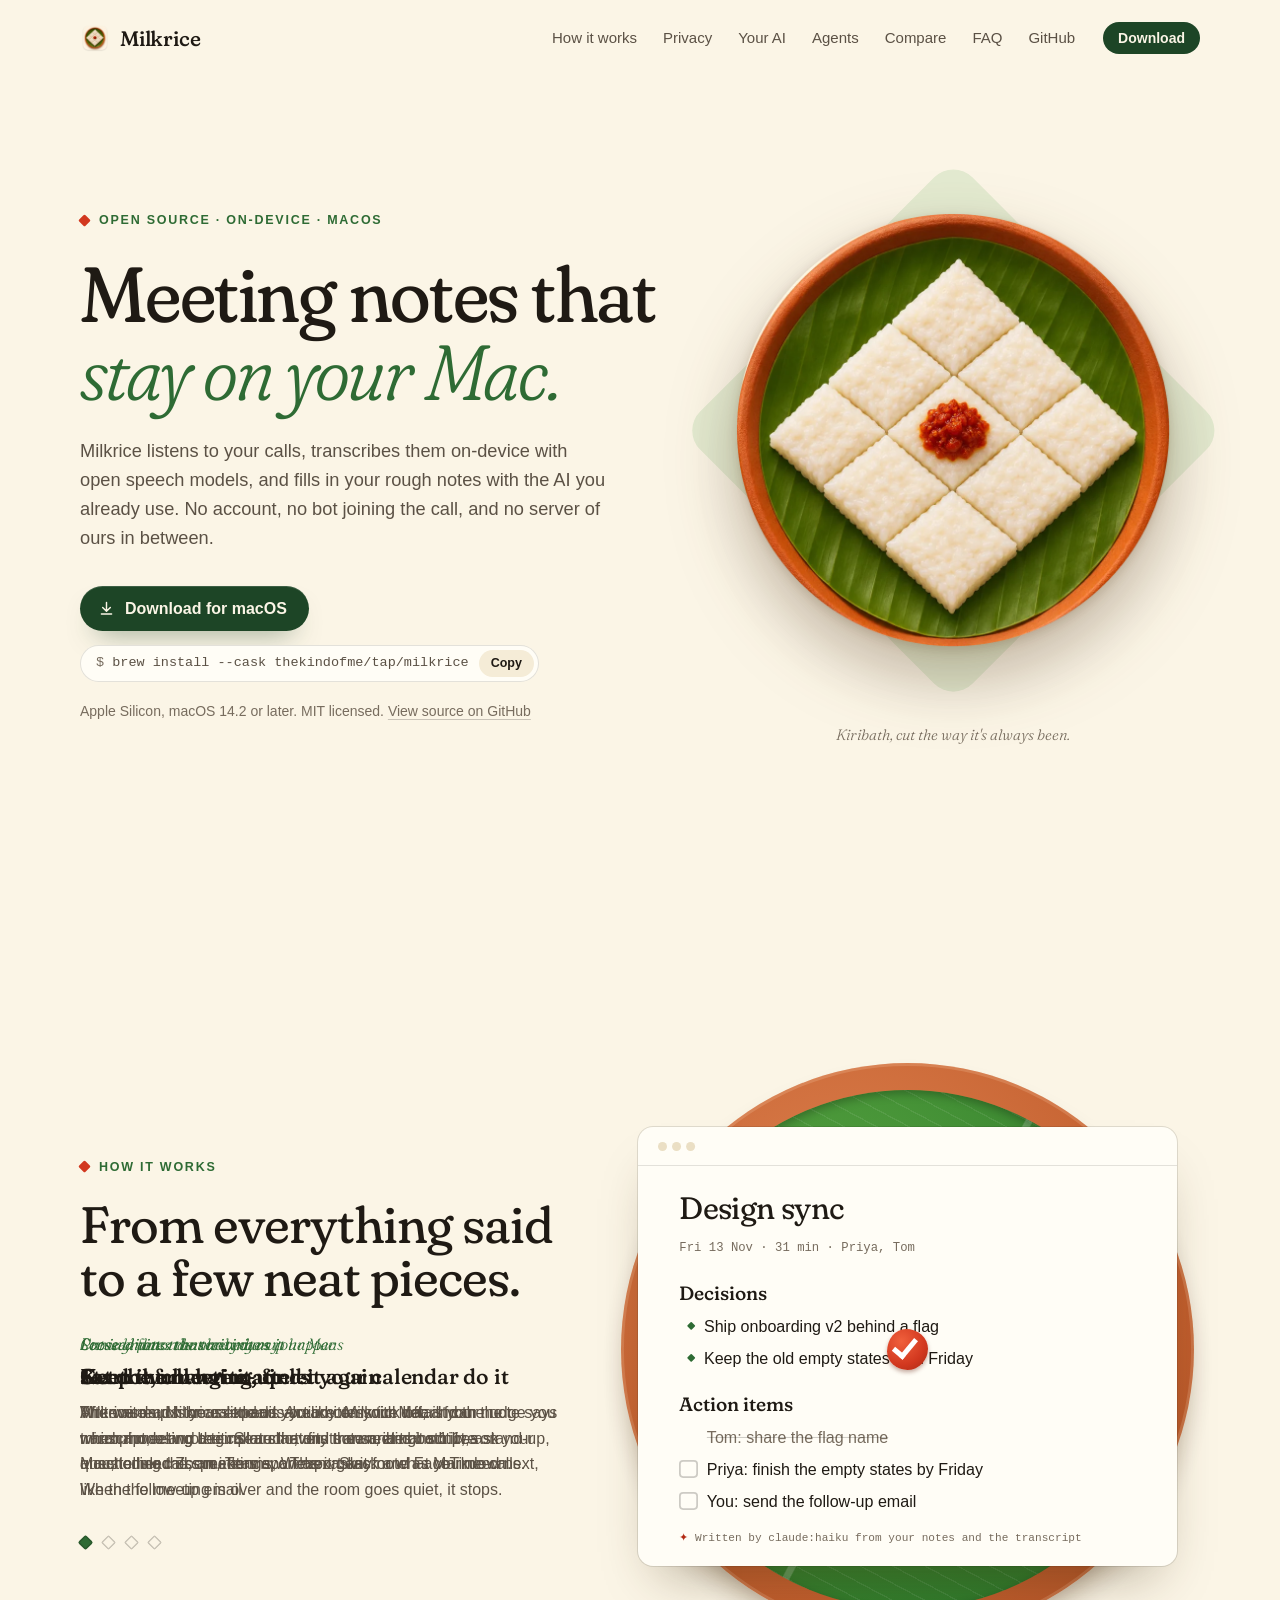
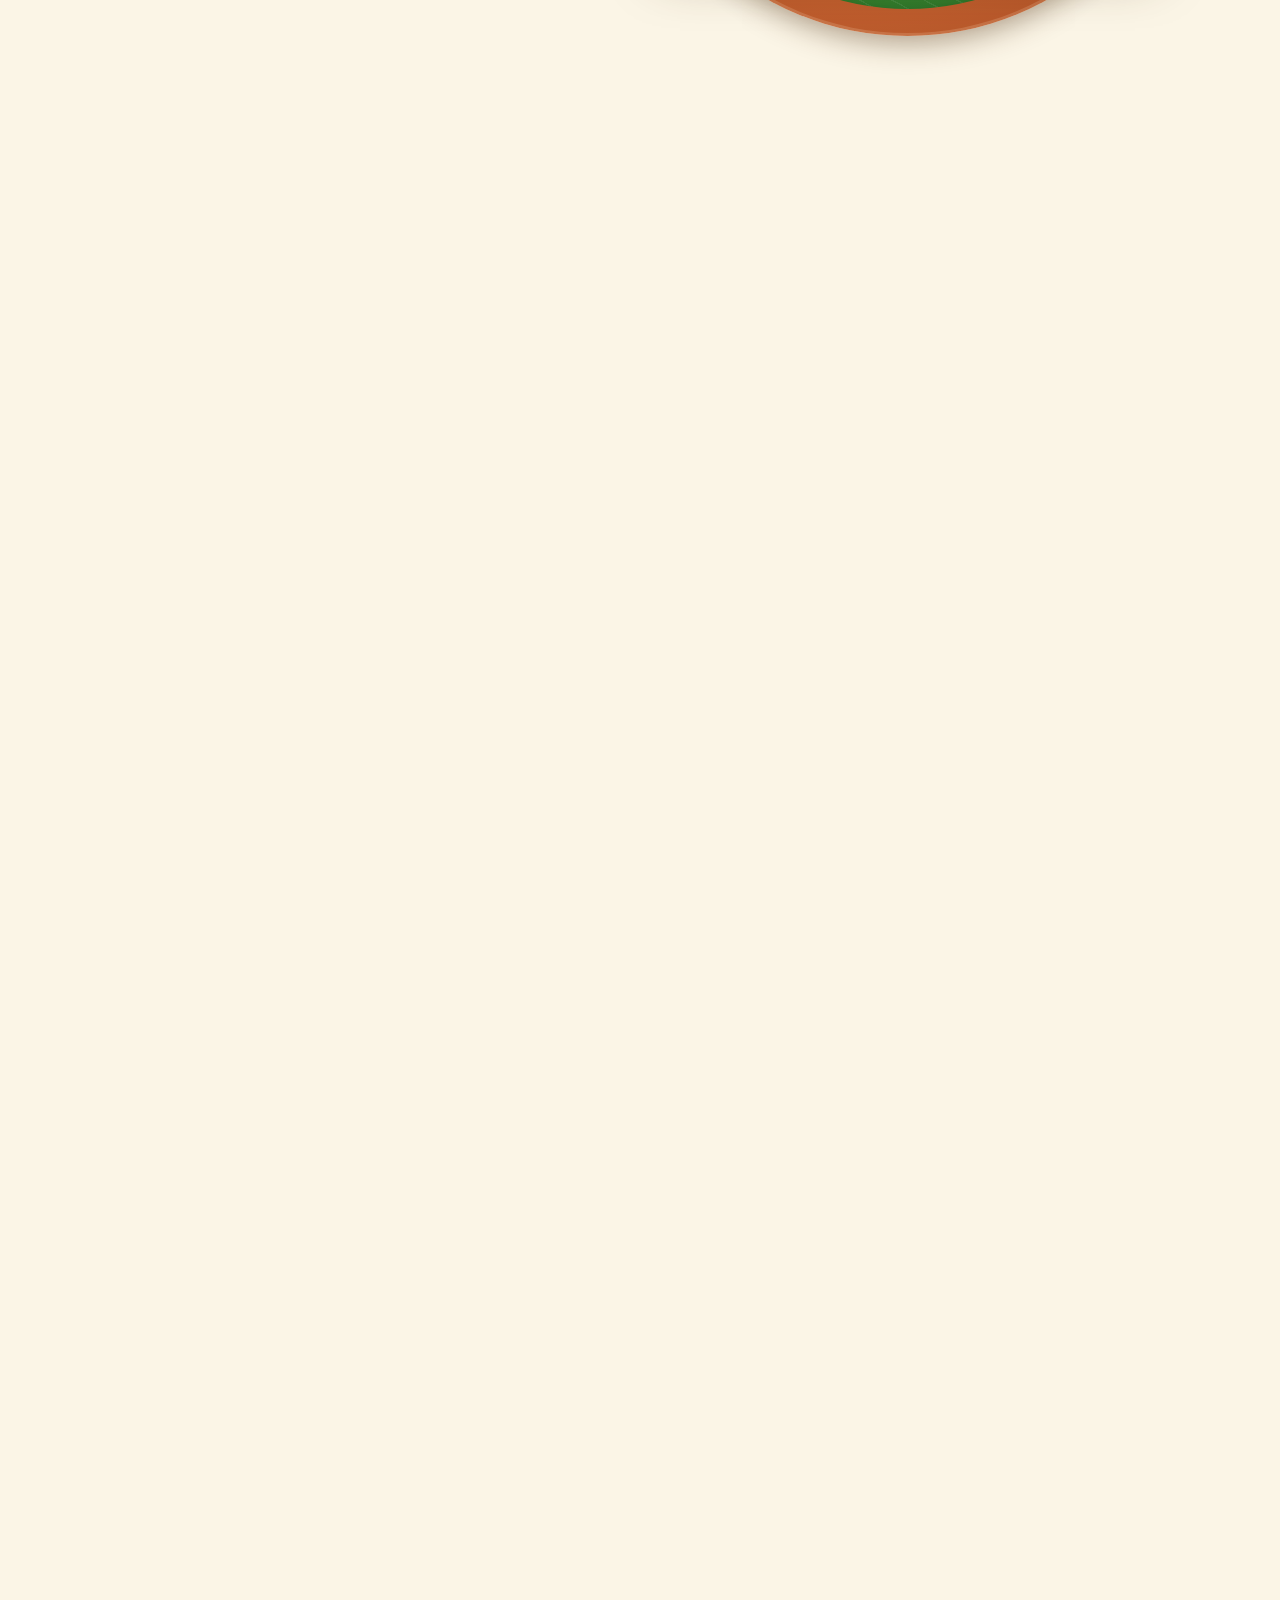
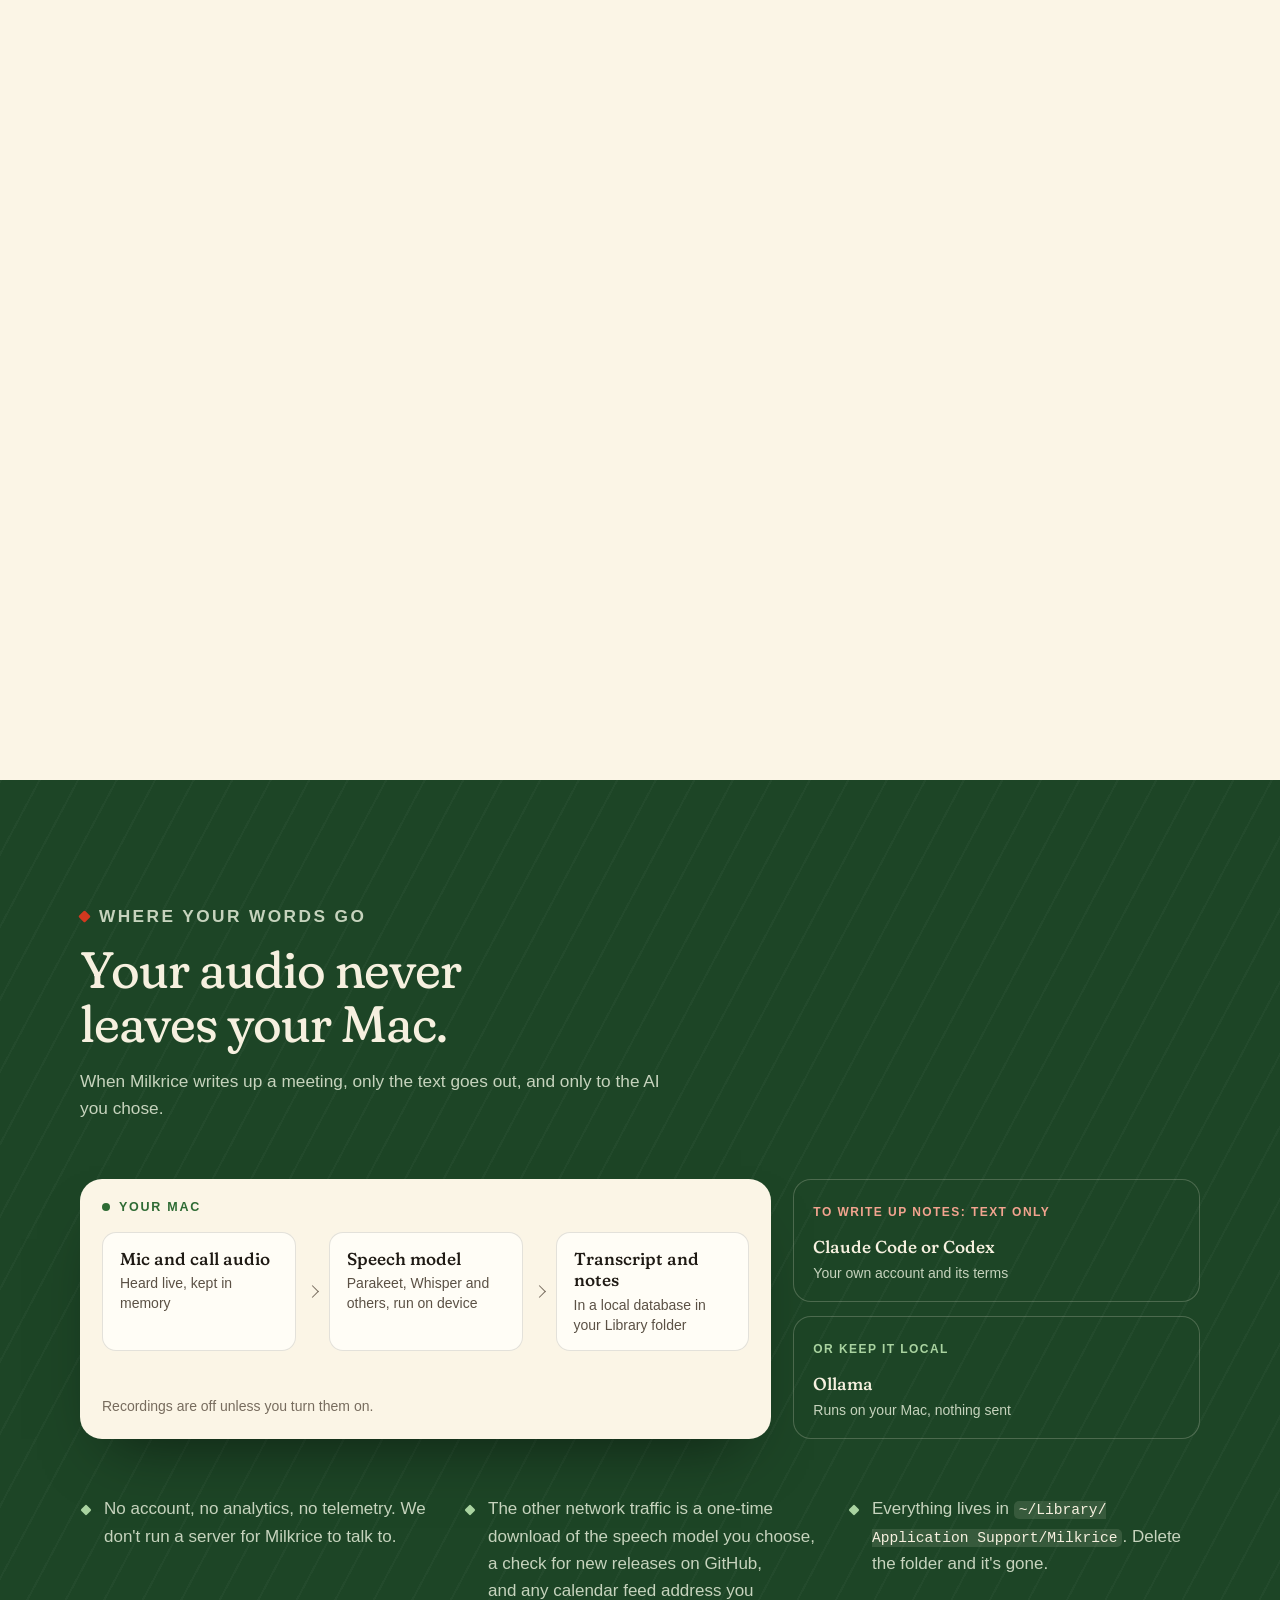
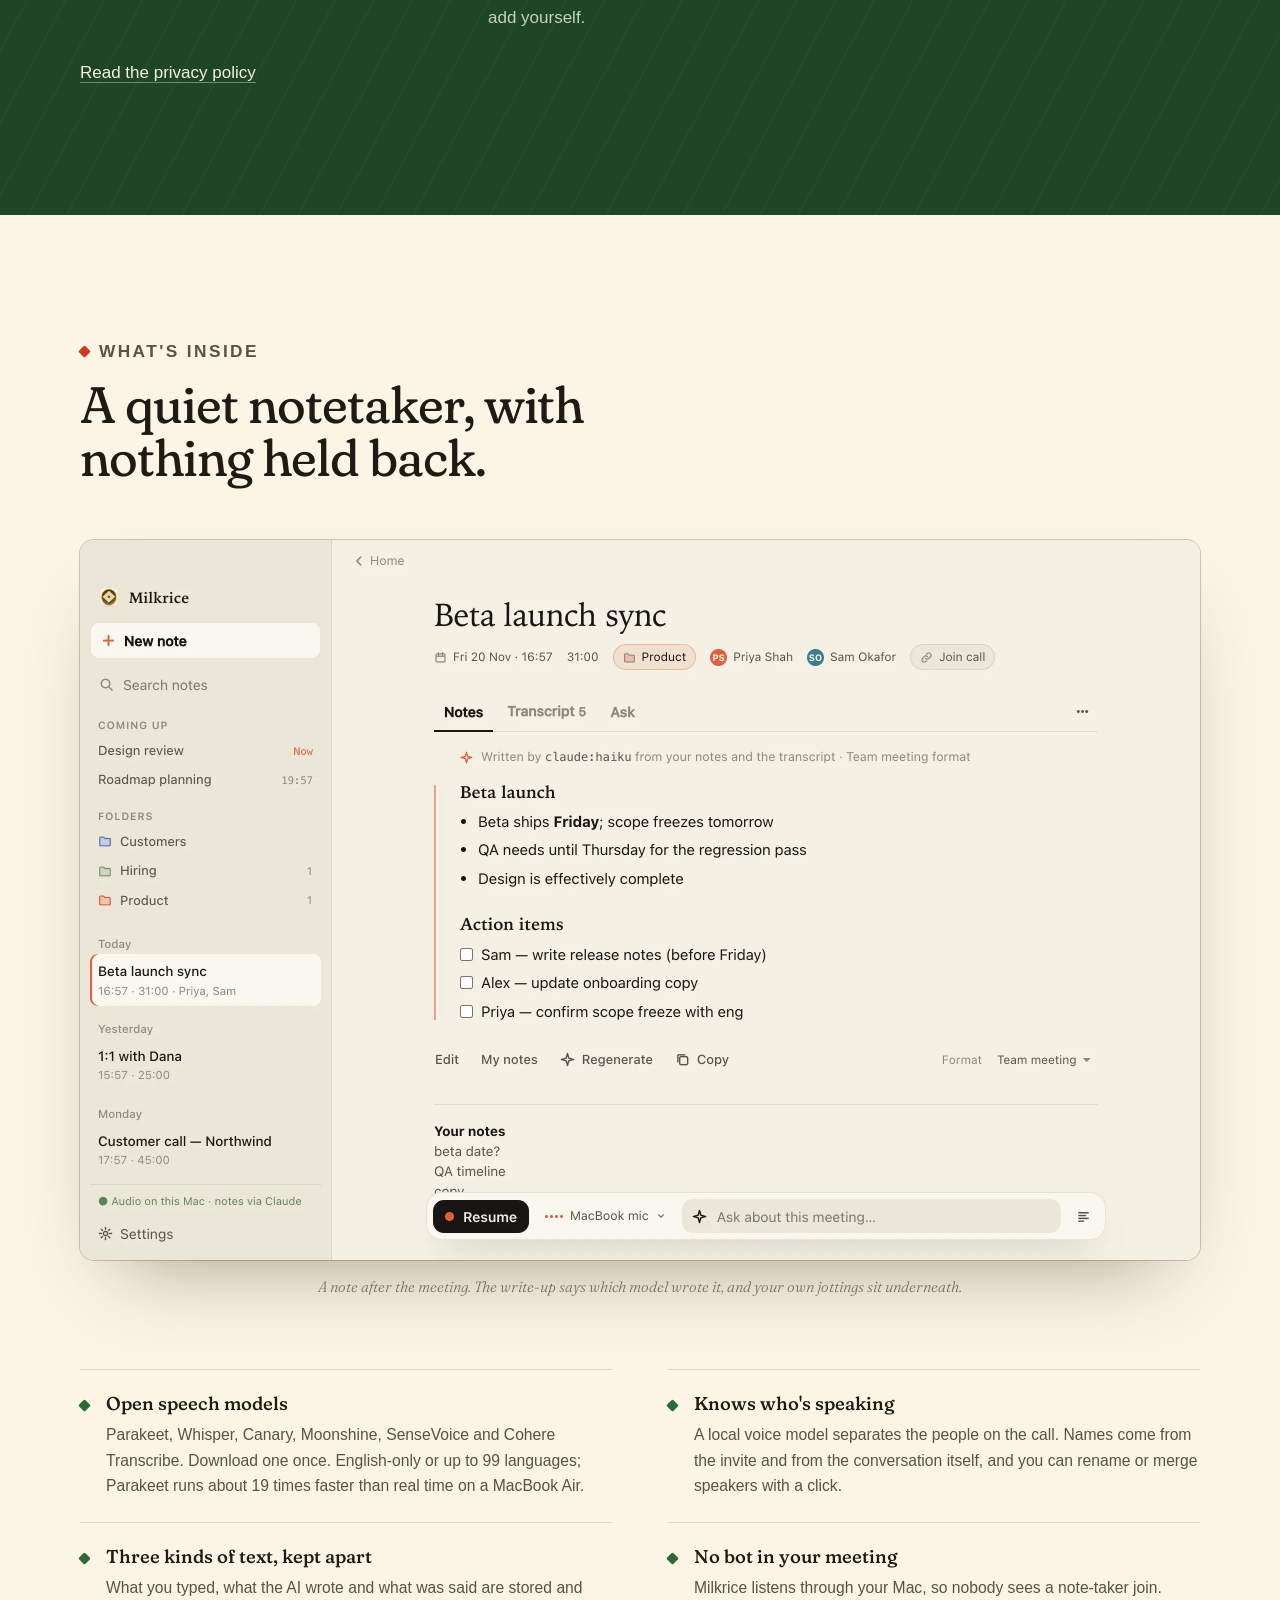
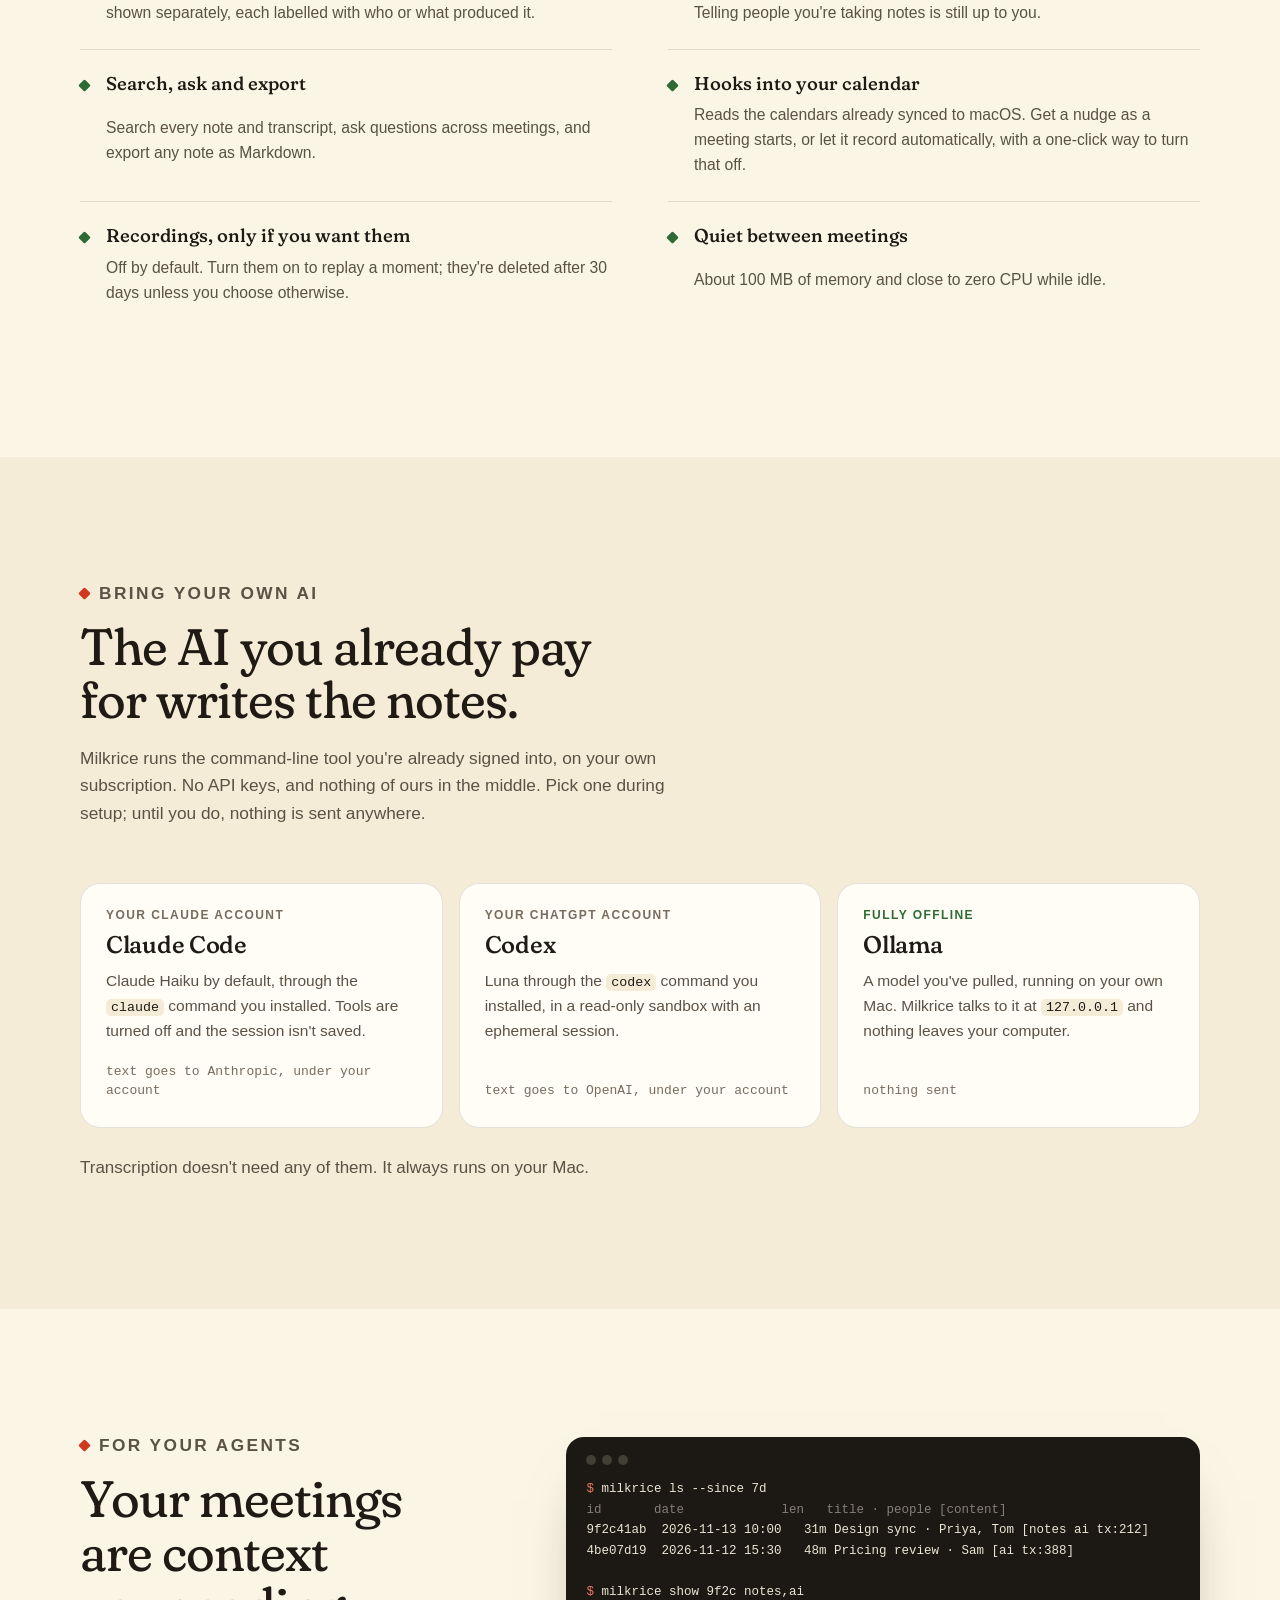
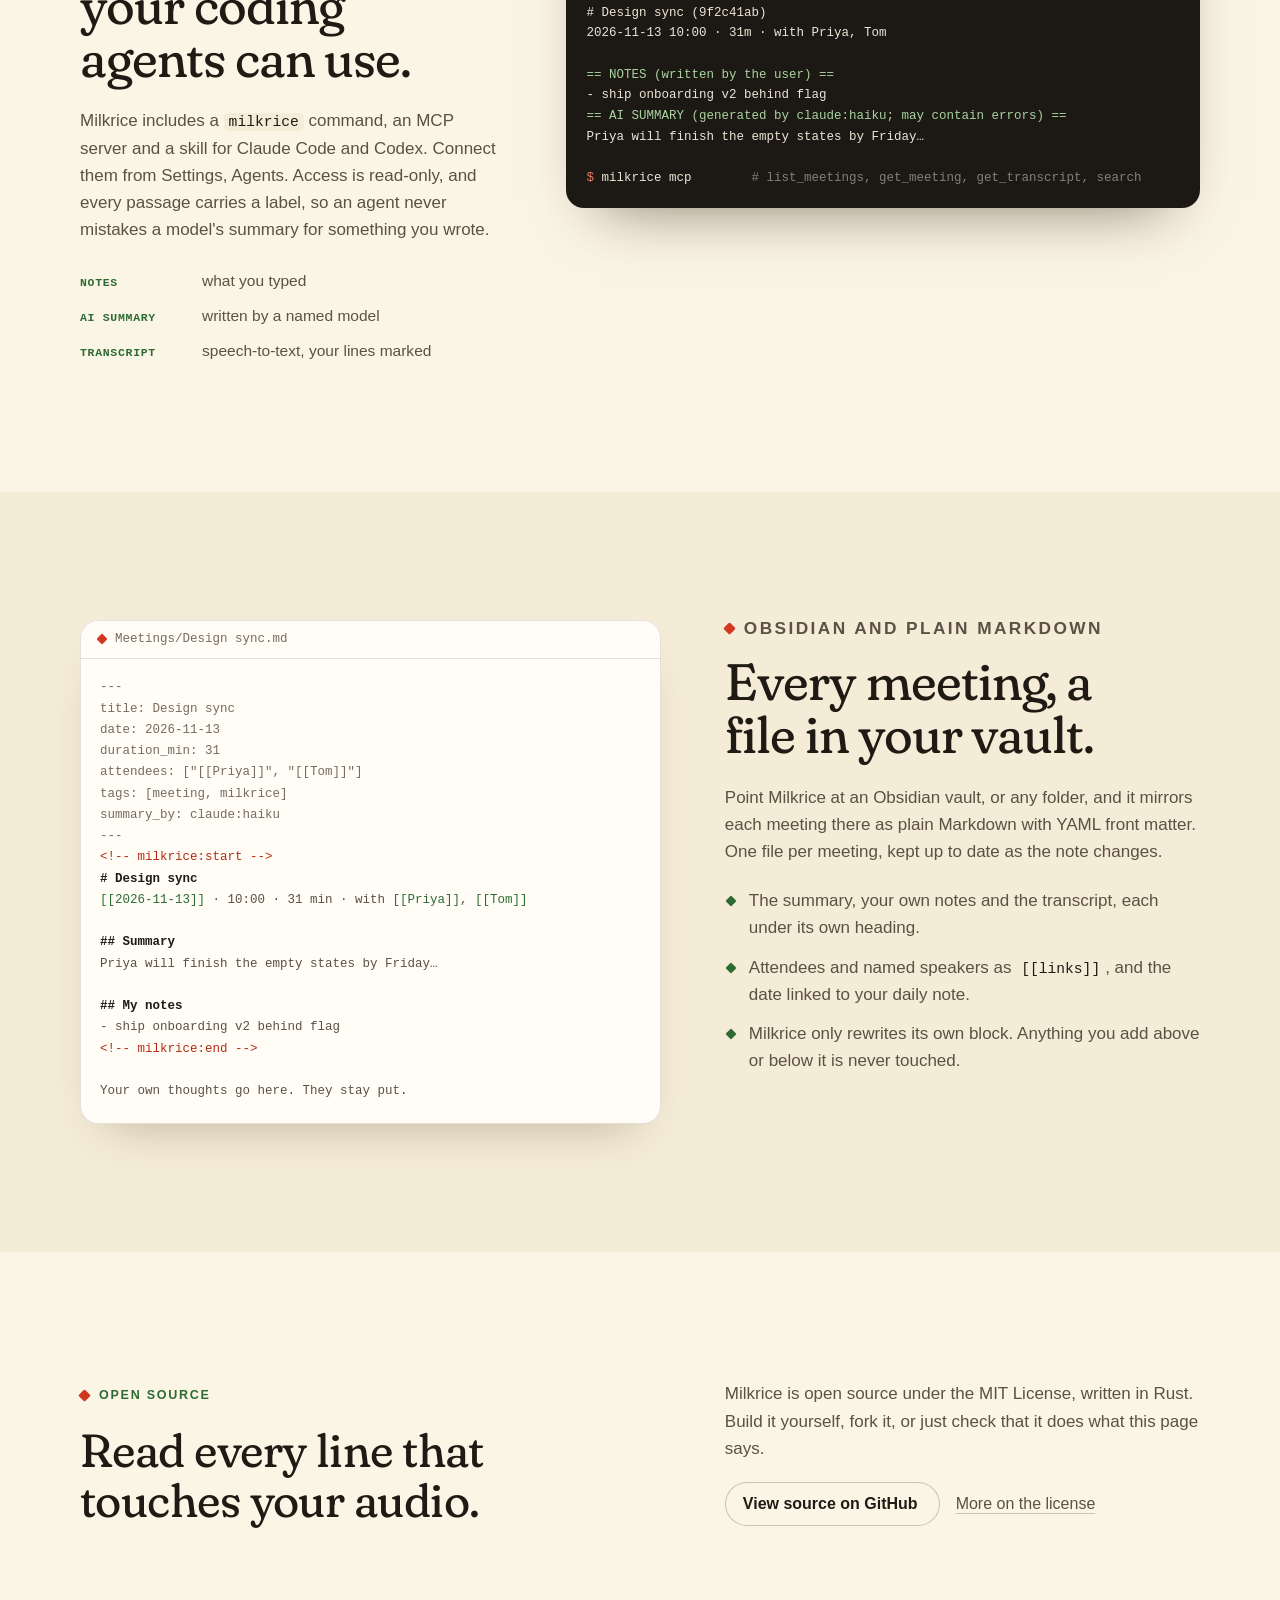
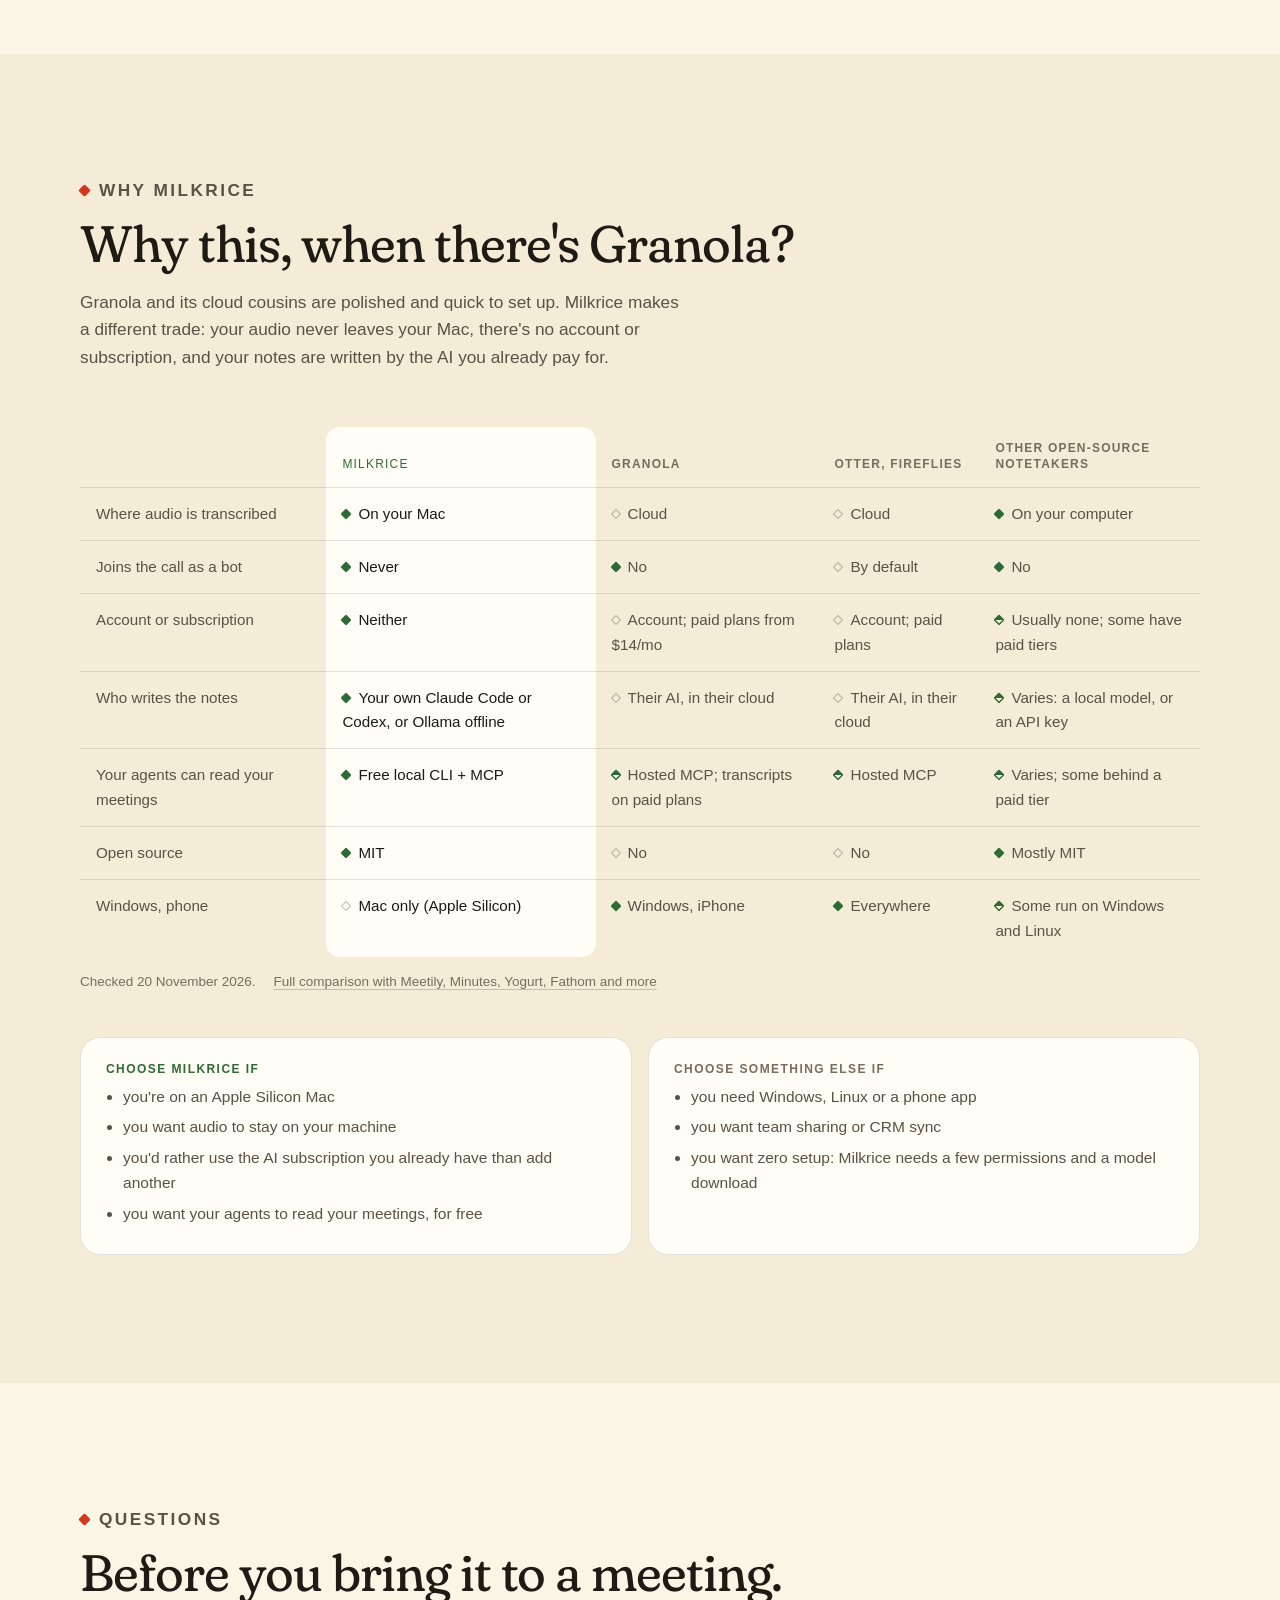
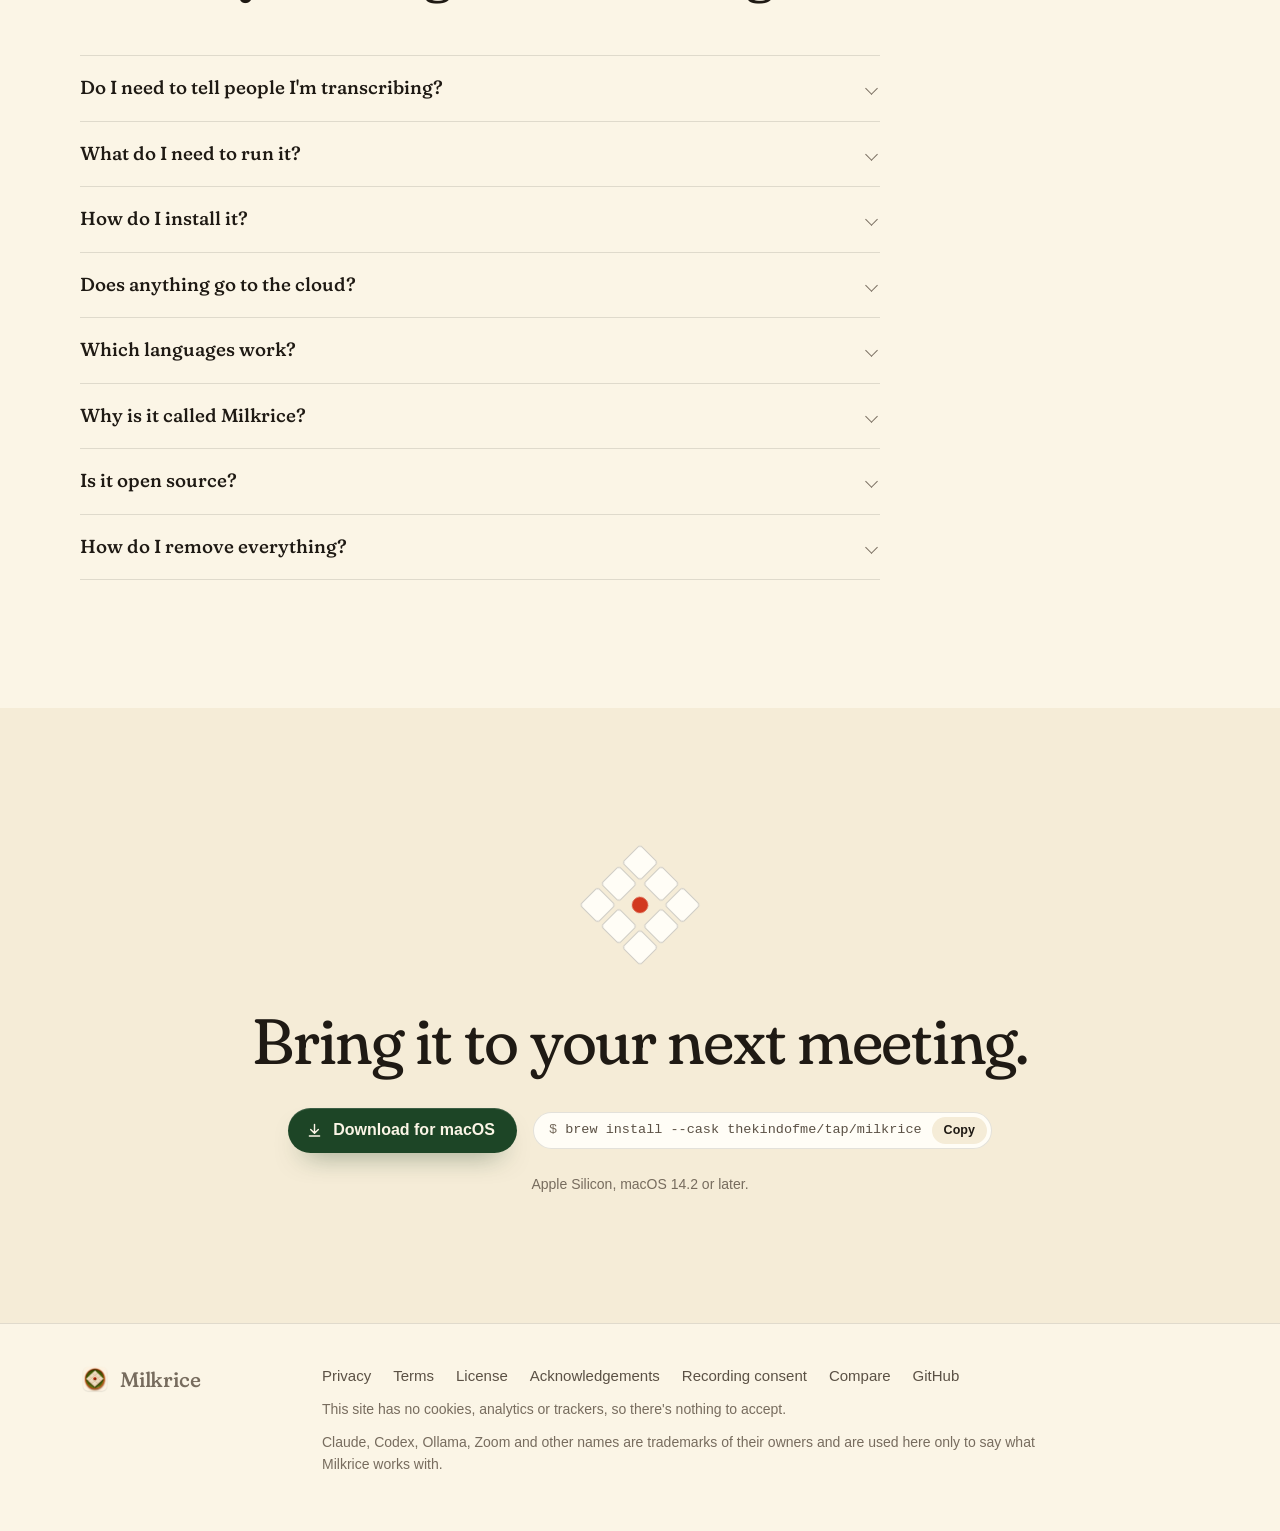
==== commit 5b1ed250: "Website: move the milk rice story into the FAQ Co-Authored-By: Claude Opus 5.5 <noreply@anthropic.co" ====
--- a/site/index.html
+++ b/site/index.html
@@ -329,6 +329,8 @@
           <p>Audio, never. After a meeting (automatically, unless you turn that off in Settings) and whenever you ask a question, Milkrice sends the meeting's text, meaning the transcript, your notes, the title and attendee names, to the AI you chose, through that provider's own command-line tool. If you chose Ollama, it stays on your Mac. The <a href="privacy.html">privacy policy</a> has the details.</p></div></details>
         <details><summary>Which languages work?</summary><div>
           <p>It depends on the model. Parakeet v2 and Moonshine are English-only, Parakeet v3 and Canary 1B cover 25 European languages, SenseVoice handles Chinese, Cantonese, English, Japanese and Korean, and Whisper covers 99.</p></div></details>
+        <details><summary>Why is it called Milkrice?</summary><div>
+          <p>In Sri Lanka, kiribath (<span lang="si">කිරිබත්</span>), milk rice, is what you cook for a beginning: the new year, a new job, the first day of anything. Rice is simmered in coconut milk, pressed flat and cut into diamonds. Milkrice does much the same with a meeting: it takes everything that was said, presses it down, and hands you a few neat pieces.</p></div></details>
         <details><summary>Is it open source?</summary><div>
           <p>Yes. Milkrice is open source under the MIT License, so you can read every line that touches your audio, build it yourself, and fork it. <a href="license.html">More on the license</a>.</p></div></details>
         <details><summary>How do I remove everything?</summary><div>
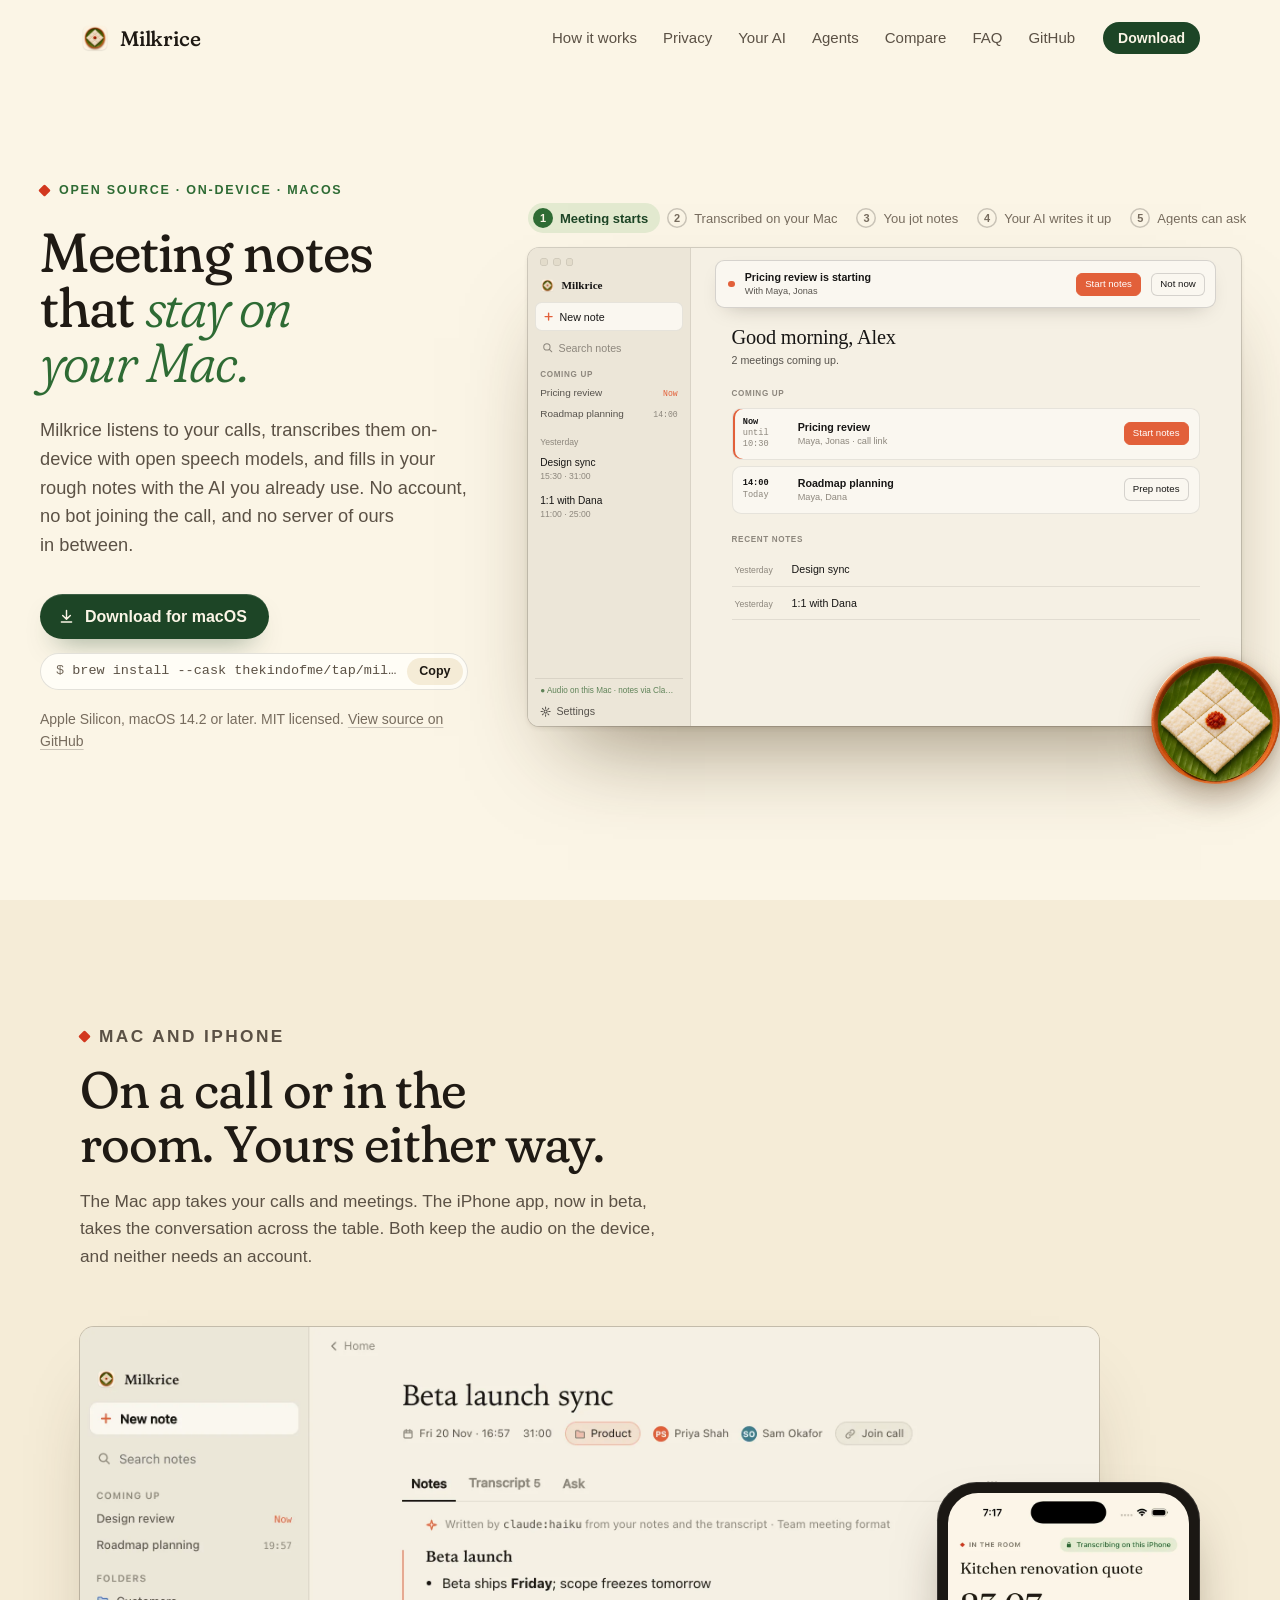
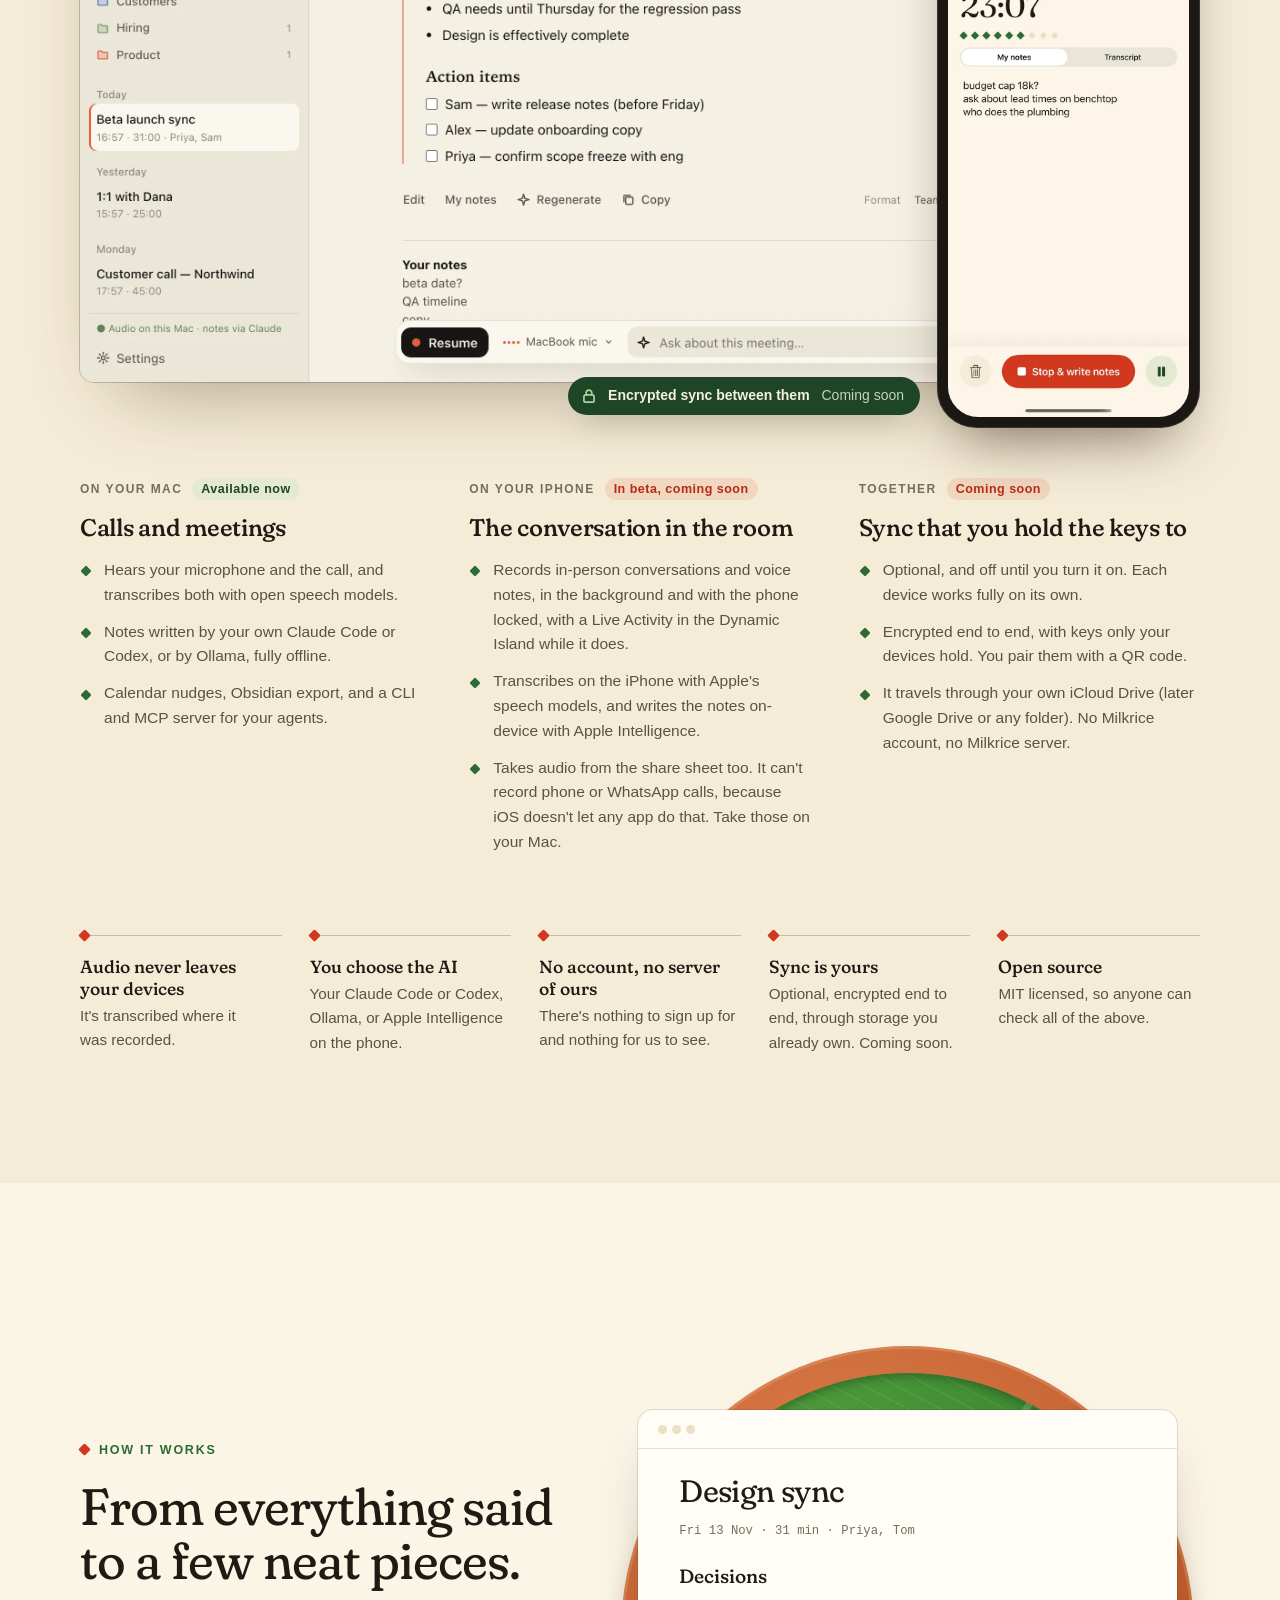
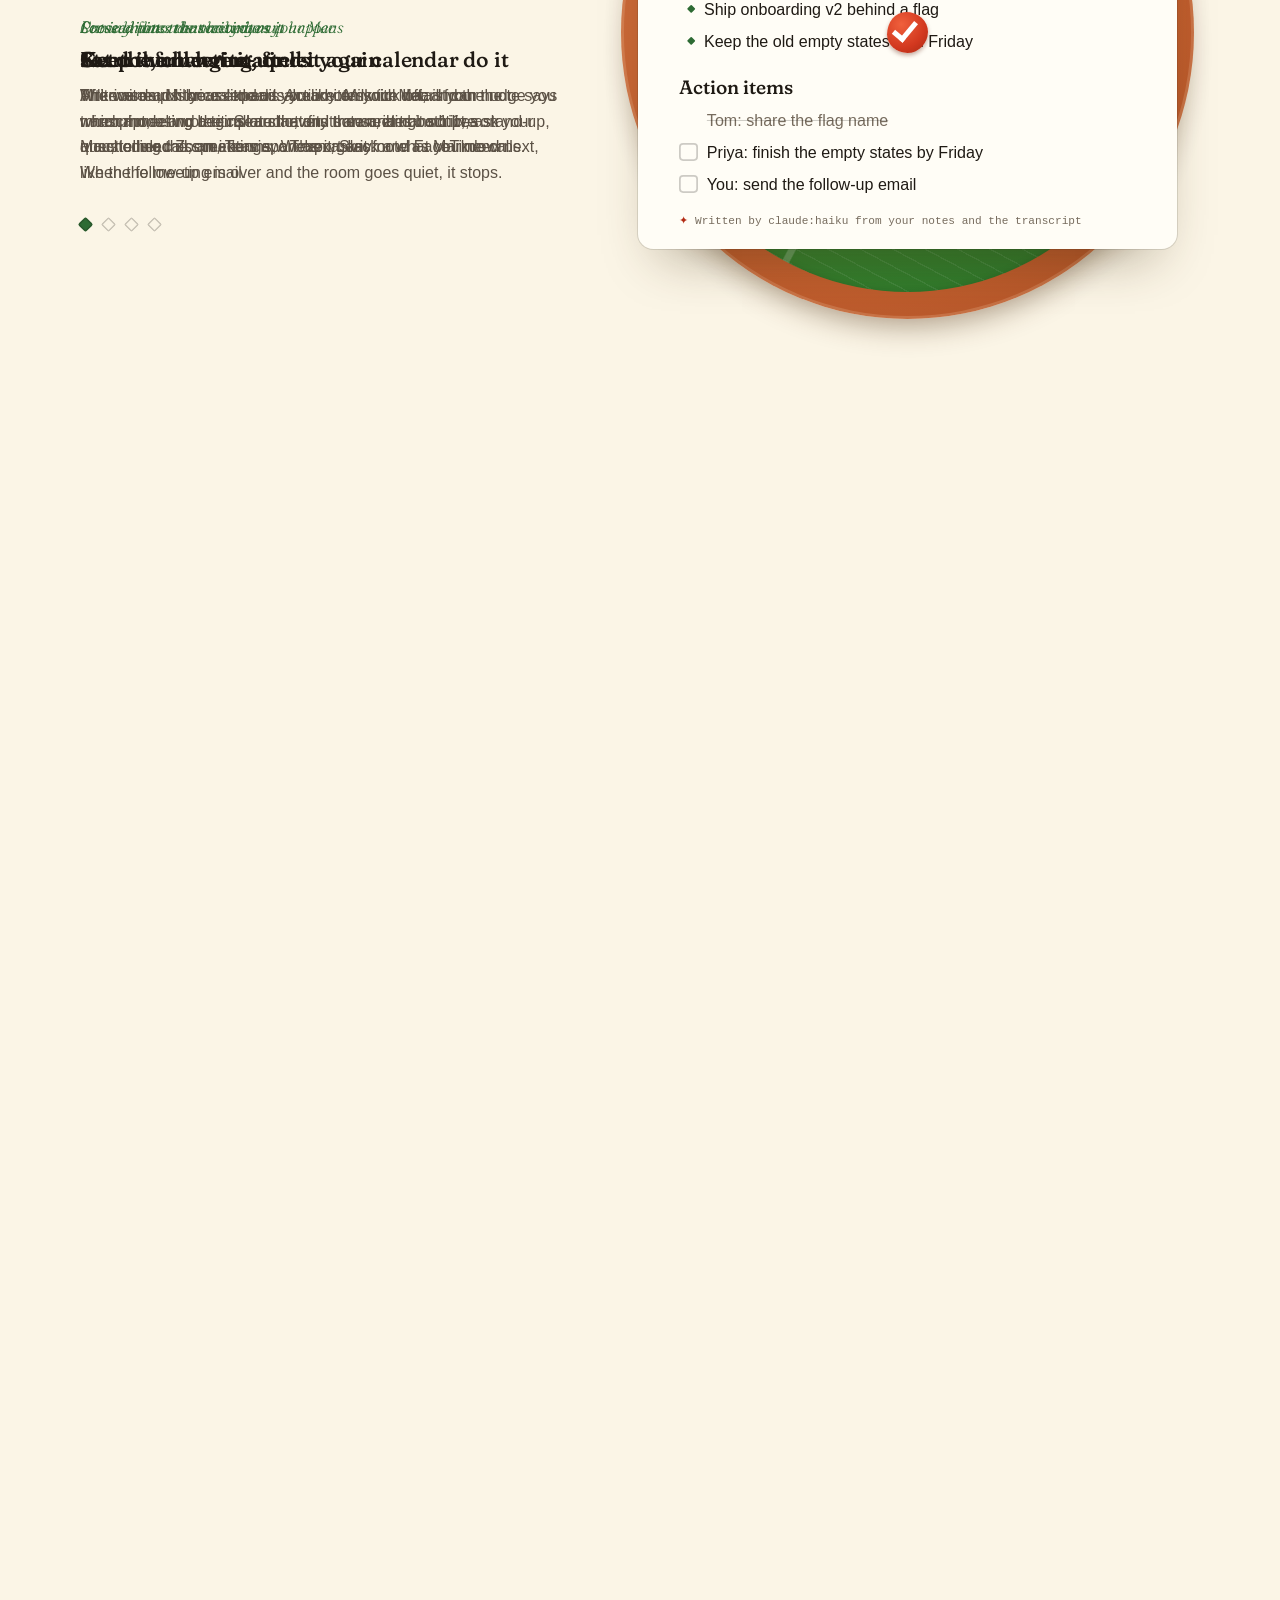
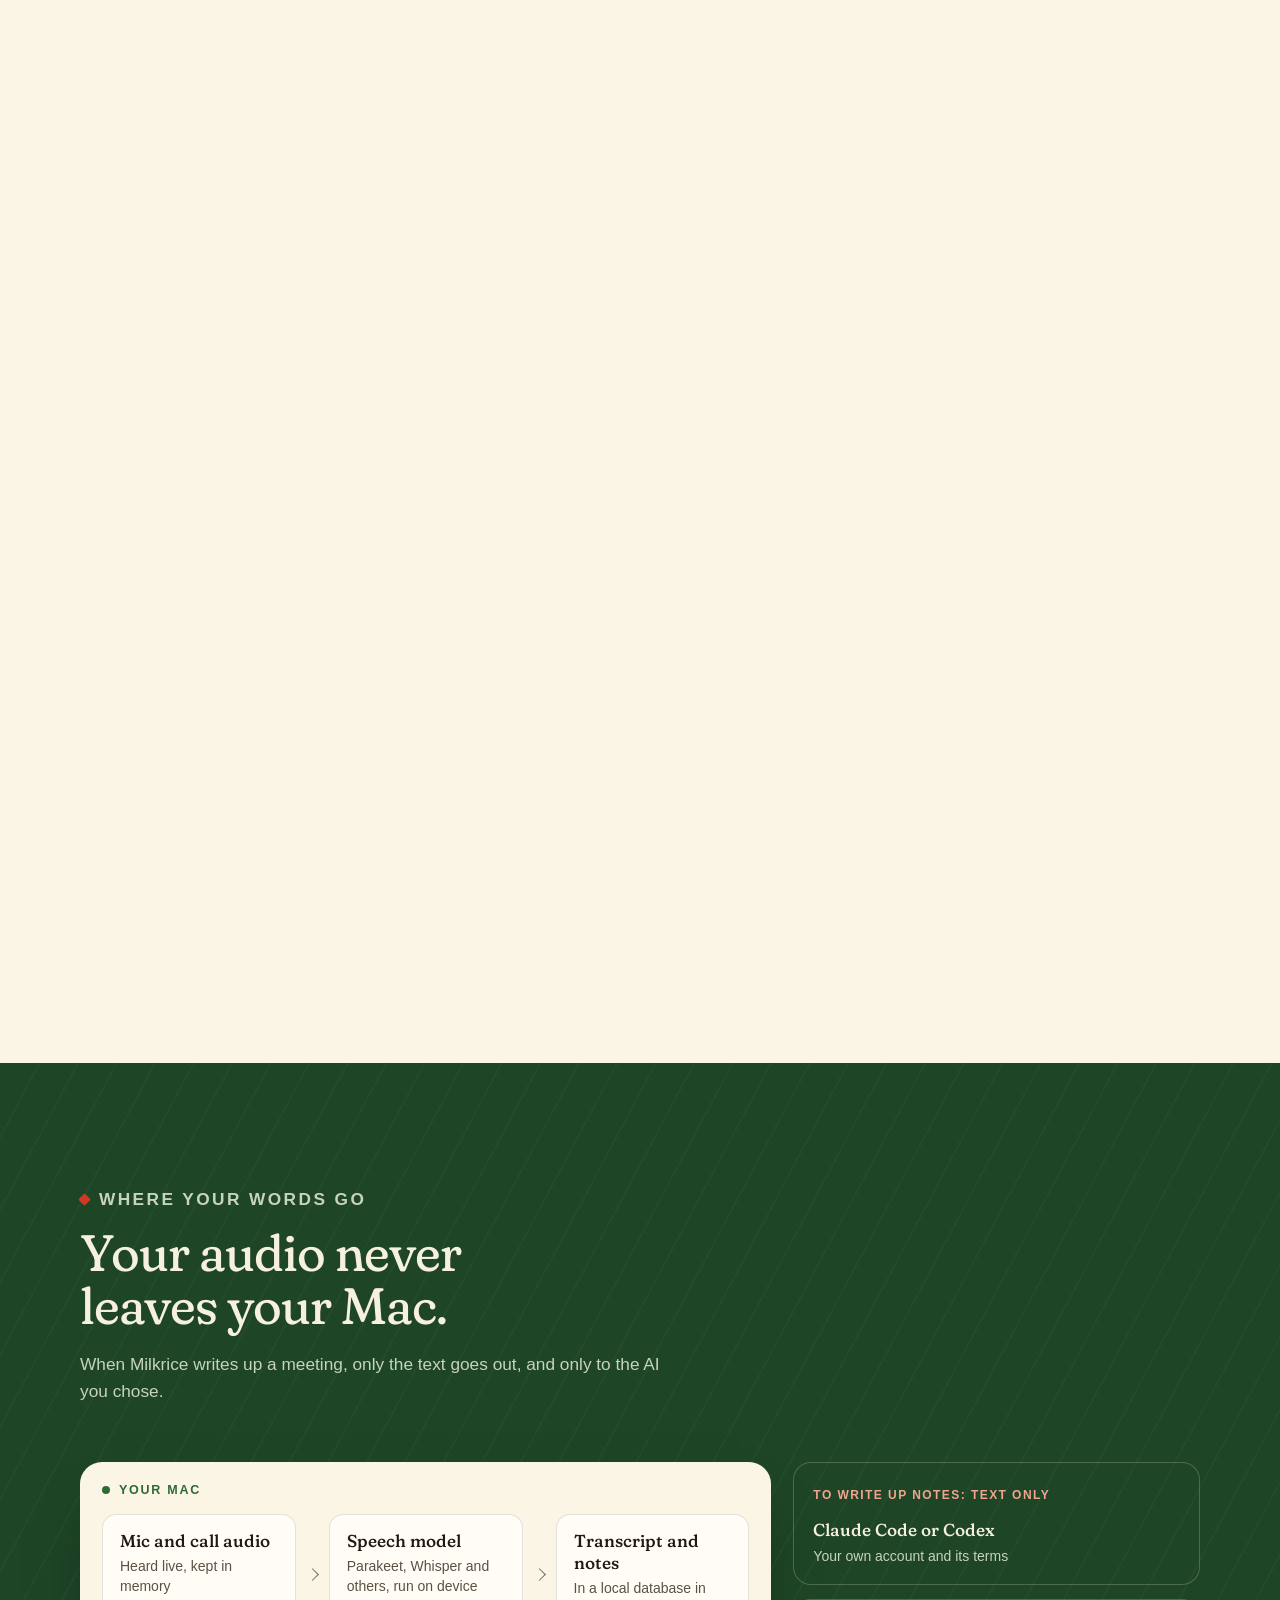
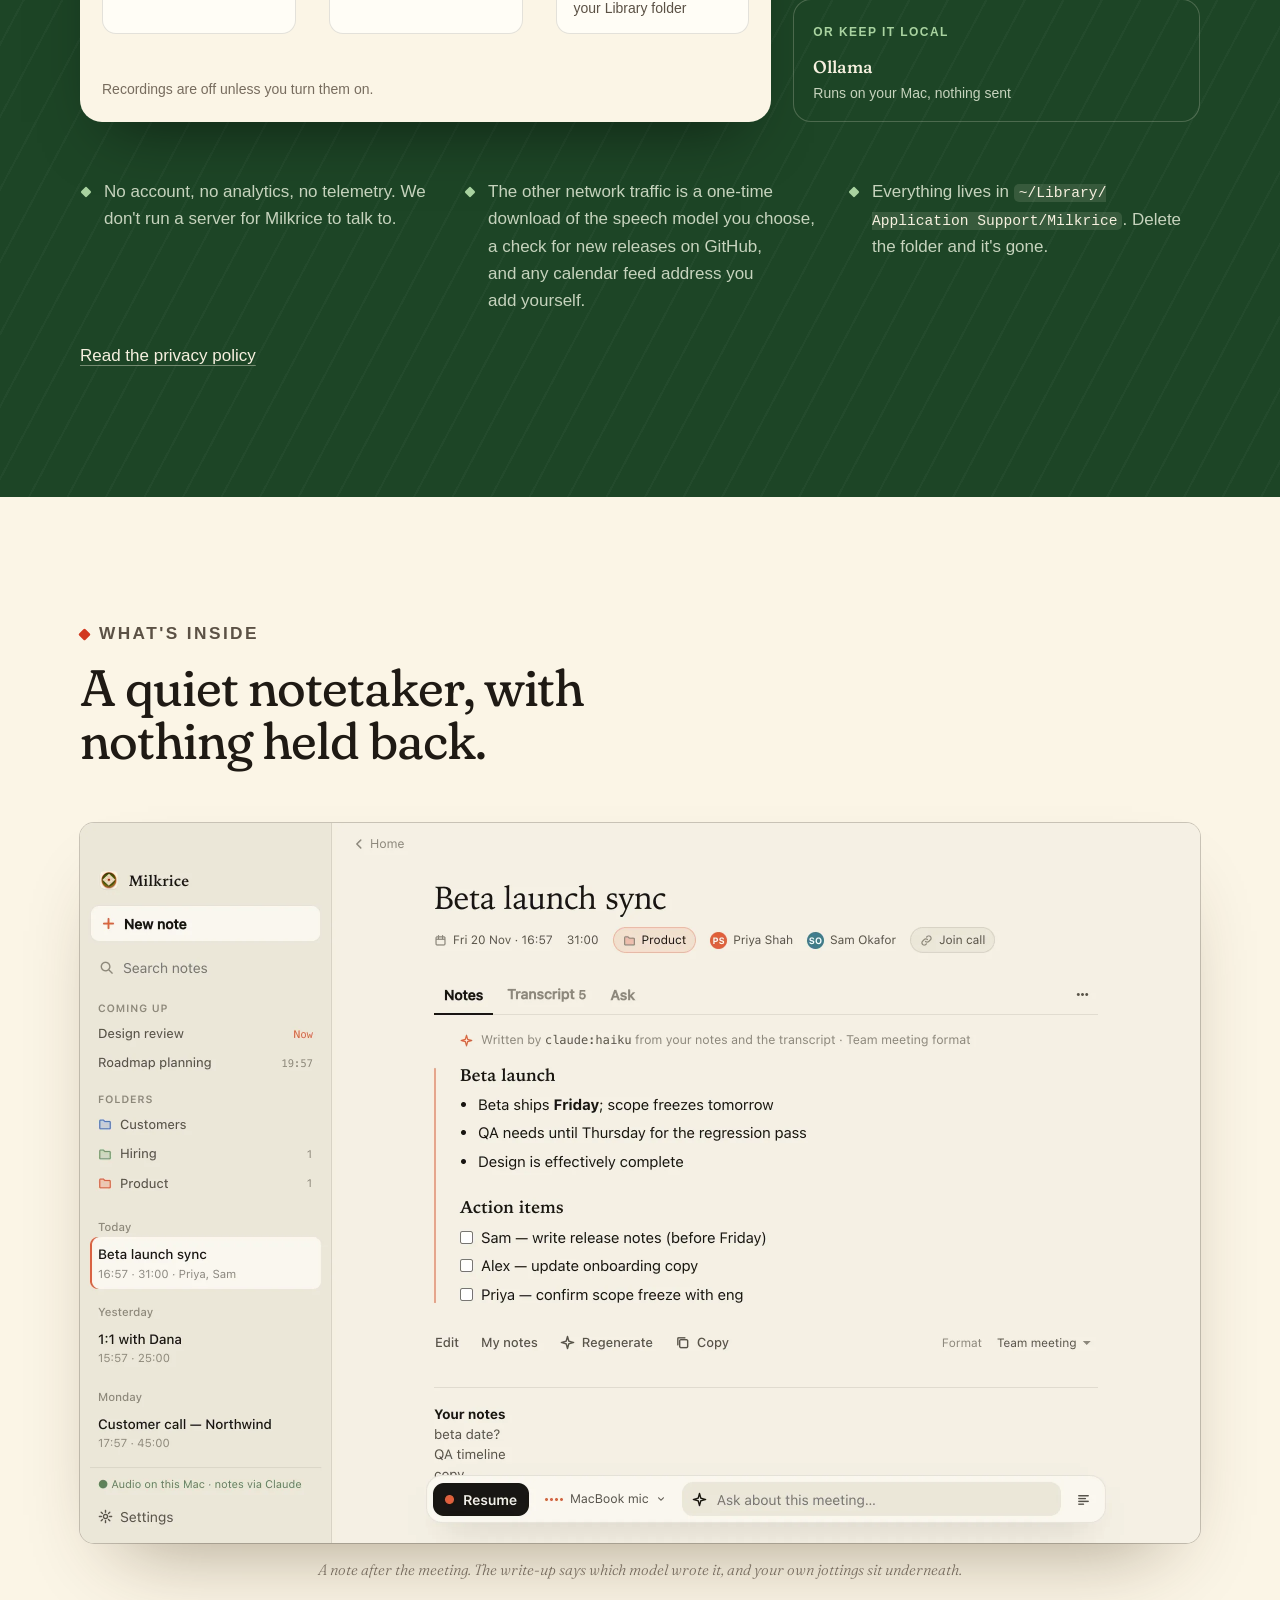
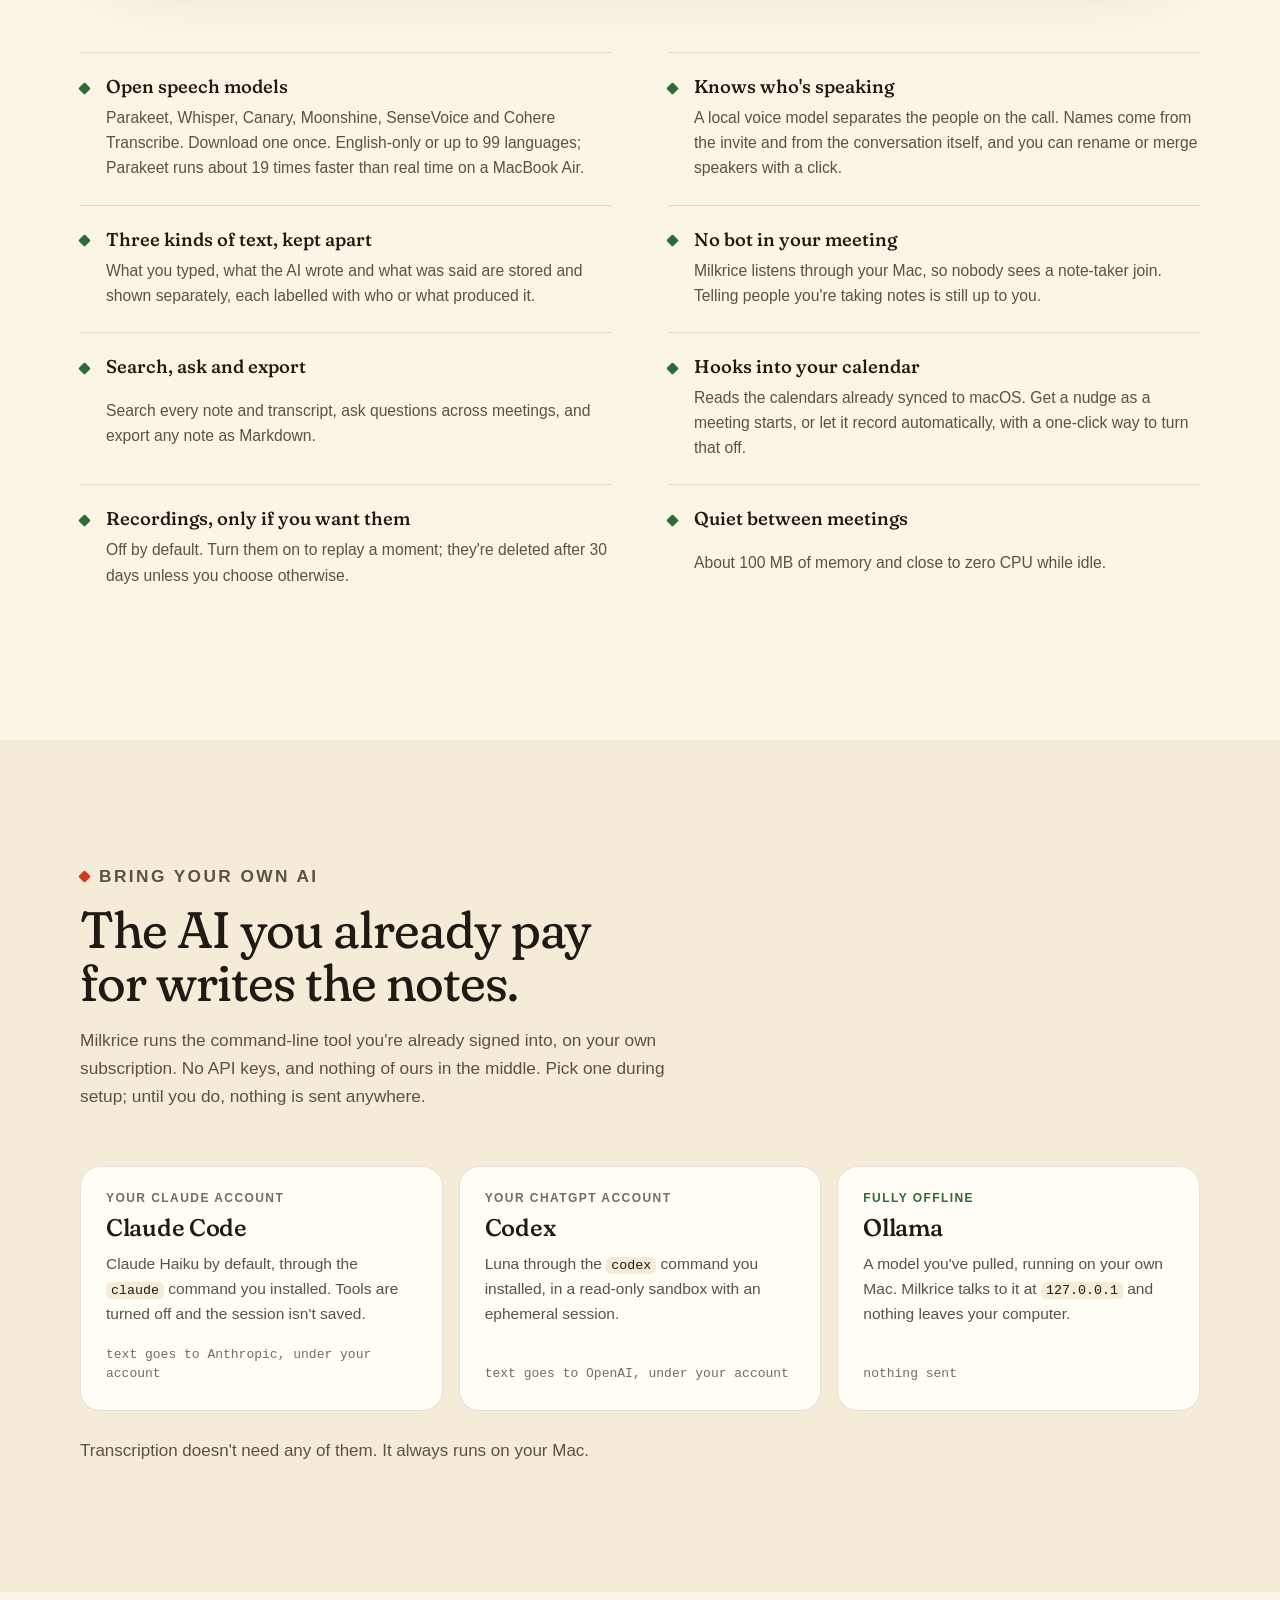
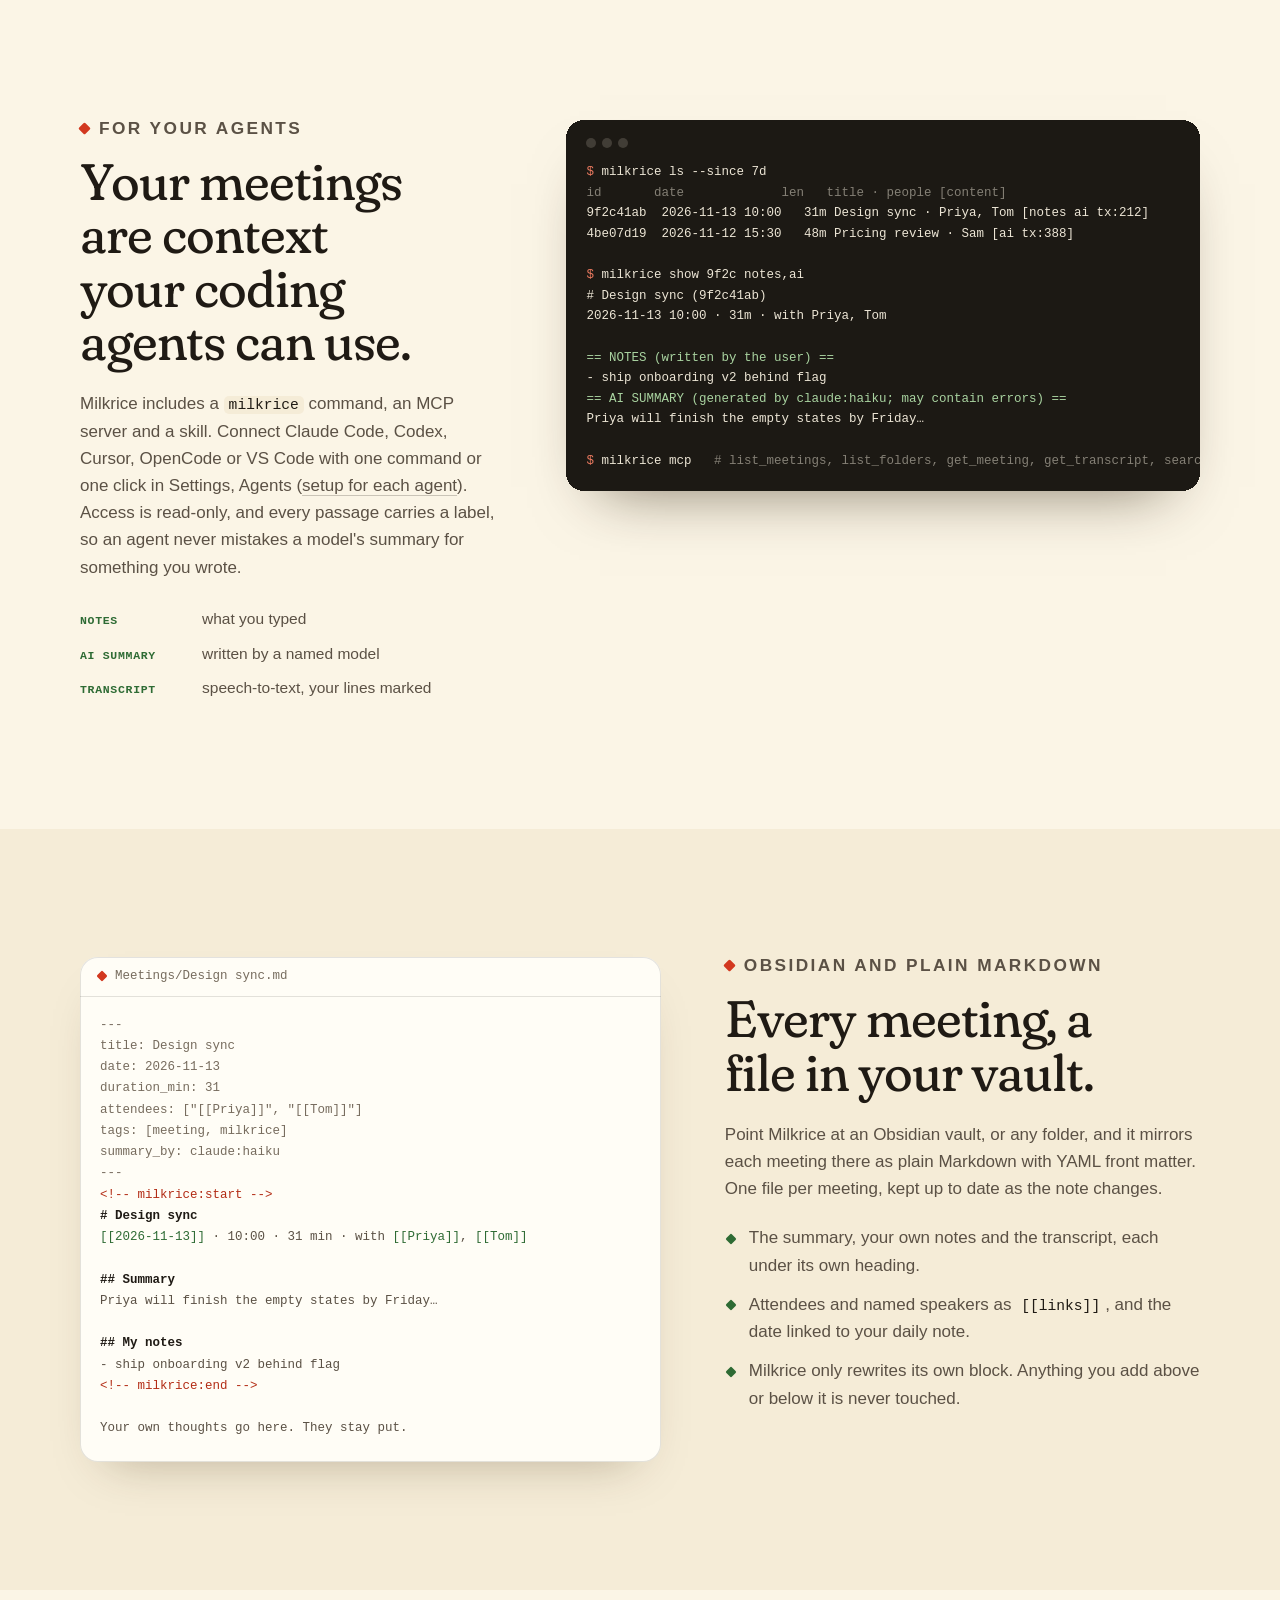
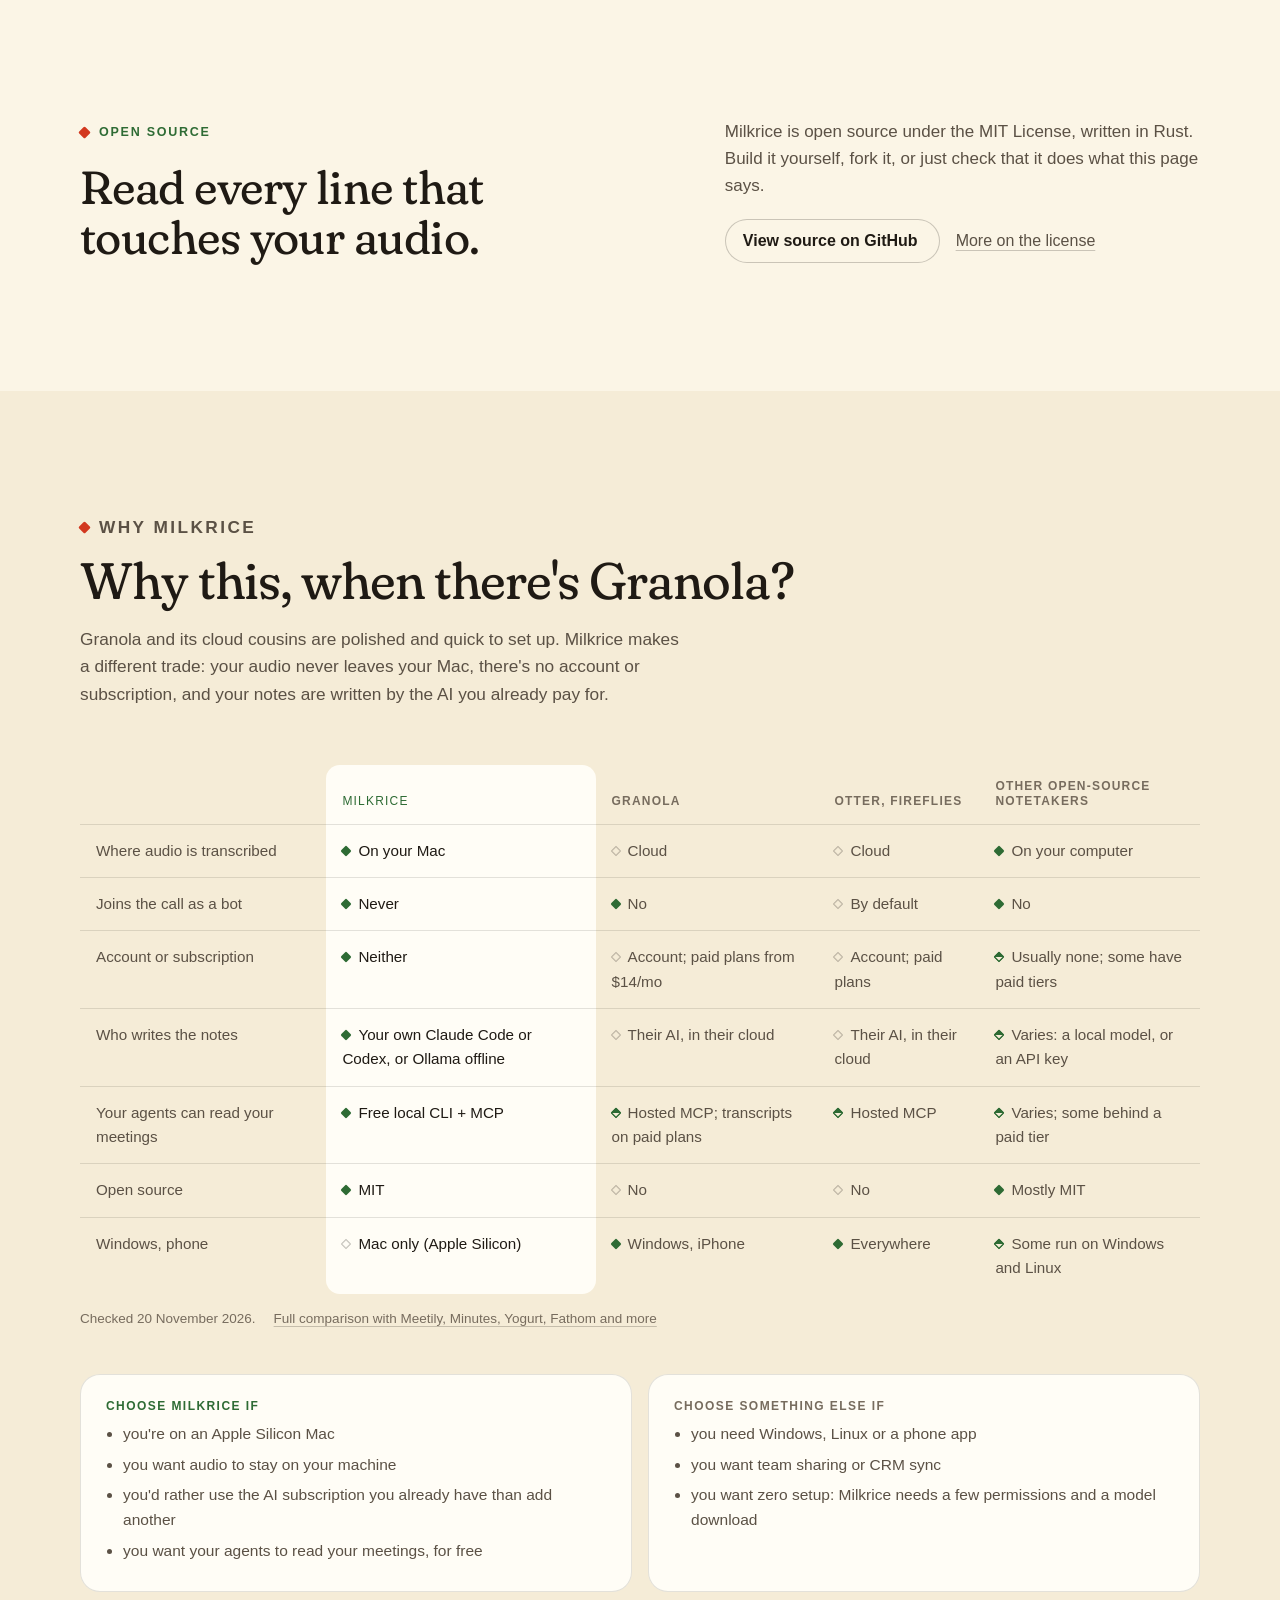
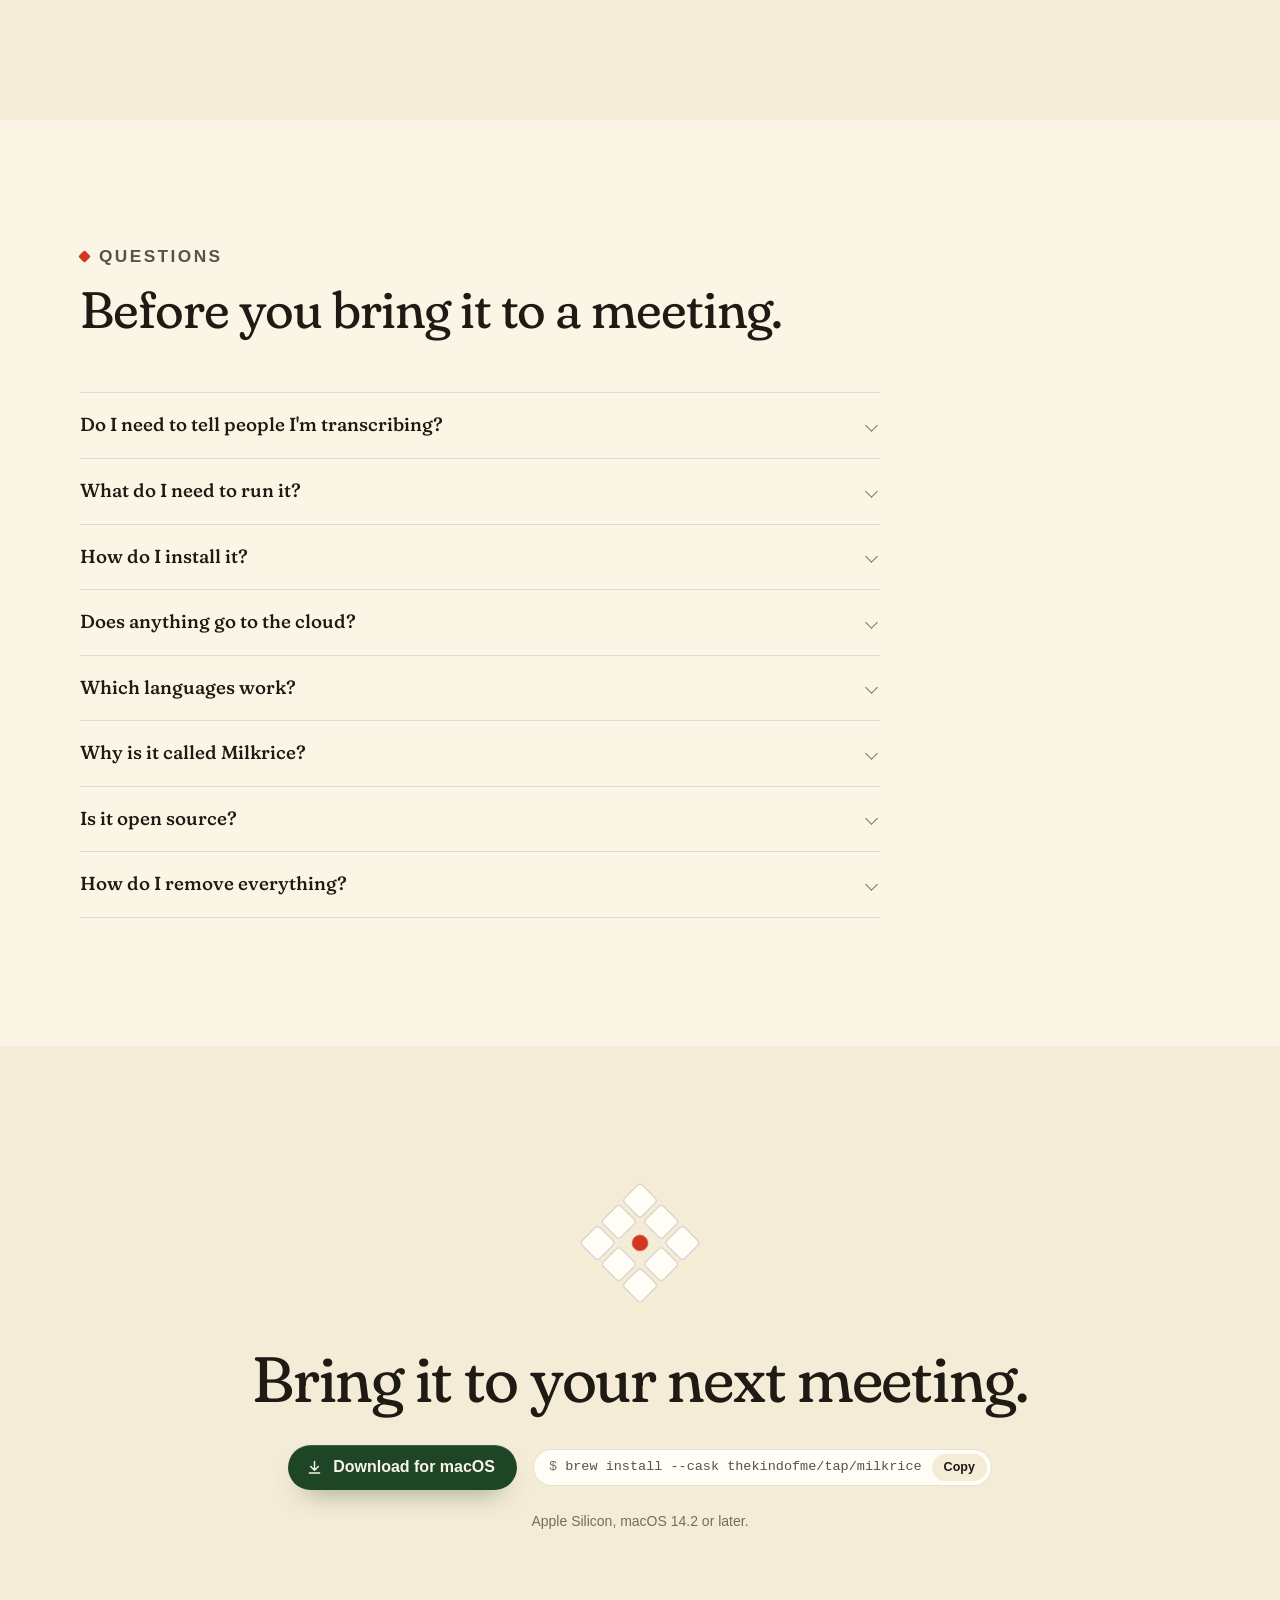
==== commit ddc0876f: "Website: live app demo in the hero, Mac + iPhone section, film slot The hero now plays a 28s scripte" ====
--- a/site/index.html
+++ b/site/index.html
@@ -16,8 +16,7 @@
 <link rel="preconnect" href="https://fonts.googleapis.com">
 <link rel="preconnect" href="https://fonts.gstatic.com" crossorigin>
 <link href="https://fonts.googleapis.com/css2?family=Fraunces:ital,opsz,wght,SOFT@0,9..144,300..600,100;1,9..144,300..600,100&display=swap" rel="stylesheet">
-<link rel="stylesheet" href="css/site.css?v=18">
-<link rel="preload" as="image" href="assets/plate.webp" type="image/webp">
+<link rel="stylesheet" href="css/site.css?v=21">
 <script>(function(d){if(!matchMedia('(prefers-reduced-motion: reduce)').matches)d.className='live '+(window.CSS&&CSS.supports('animation-timeline: view()')&&!/[?&]nosda/.test(location.search)?'sda':'no-sda')})(document.documentElement)</script>
 </head>
 <body>
@@ -49,9 +48,94 @@
       </div>
       <p class="req">Apple Silicon, macOS 14.2 or later. MIT licensed. <a href="https://github.com/thekindofme/milkrice">View source on GitHub</a></p>
     </div>
-    <figure class="hero-art">
-      <div class="hero-stage"><div class="hero-plate"><img src="assets/plate.webp" alt="A clay plate lined with banana leaf, holding nine diamond-shaped pieces of milk rice with a spoonful of red chili sambol in the centre." width="880" height="880" fetchpriority="high"></div>
-        <svg class="steam" viewBox="0 0 200 200" aria-hidden="true" focusable="false">
+    <figure class="demo" id="demo" data-step="5">
+      <ol class="dsteps" aria-label="What the demo shows">
+        <li class="done"><button type="button" data-go="0"><b>1</b><span>Meeting starts</span></button></li>
+        <li class="done"><button type="button" data-go="1"><b>2</b><span>Transcribed on your Mac</span></button></li>
+        <li class="done"><button type="button" data-go="2"><b>3</b><span>You jot notes</span></button></li>
+        <li class="done"><button type="button" data-go="3"><b>4</b><span>Your AI writes it up</span></button></li>
+        <li class="on"><button type="button" data-go="4"><b>5</b><span>Agents can ask</span></button></li>
+      </ol>
+      <div class="dw-wrap">
+        <div class="dw" role="img" aria-label="A looping demo of the Milkrice window. A calendar meeting called Pricing review starts and Milkrice offers to take notes. It transcribes three speakers live on the Mac while the user types a few rough notes. When the call ends, the notes are written up with decisions and action items by Claude Code. Finally a coding agent in a terminal asks what was decided and gets the answer from the milkrice command.">
+          <div class="dw-side dw-fade" aria-hidden="true">
+            <div class="dw-lights"><i></i><i></i><i></i></div>
+            <div class="dw-brand"><img src="assets/app-icon.webp" alt="" width="15" height="15">Milkrice</div>
+            <div class="dw-new"><svg viewBox="0 0 16 16"><path d="M8 3v10M3 8h10"/></svg>New note</div>
+            <div class="dw-search"><svg viewBox="0 0 16 16"><circle cx="7" cy="7" r="4.5"/><path d="M10.5 10.5 14 14"/></svg>Search notes</div>
+            <div class="dw-gl">Coming up</div>
+            <div class="dw-ev"><span>Pricing review</span><em class="now">Now</em></div>
+            <div class="dw-ev"><span>Roadmap planning</span><em>14:00</em></div>
+            <div class="dw-gl day dw-newday">Today</div>
+            <div class="dw-it cur"><b>Pricing review</b><small data-d="curSub">10:00 · 7:31 · Maya, Jonas</small><i class="dot pulse" data-d="curDot" hidden></i></div>
+            <div class="dw-gl day">Yesterday</div>
+            <div class="dw-it"><b>Design sync</b><small>15:30 · 31:00</small></div>
+            <div class="dw-it"><b>1:1 with Dana</b><small>11:00 · 25:00</small></div>
+            <div class="dw-foot"><small>● Audio on this Mac · notes via Claude</small><div><svg viewBox="0 0 16 16"><circle cx="8" cy="8" r="2.2"/><path d="M8 1.5v2M8 12.5v2M1.5 8h2M12.5 8h2M3.4 3.4l1.4 1.4M11.2 11.2l1.4 1.4M3.4 12.6l1.4-1.4M11.2 4.8l1.4-1.4"/></svg>Settings</div></div>
+          </div>
+          <div class="dw-main dw-fade" aria-hidden="true">
+            <div class="dbanner" data-d="banner"><i class="dot pulse"></i><div><b>Pricing review is starting</b><small>With Maya, Jonas</small></div><span class="dbtn ember" data-d="bStart">Start notes</span><span class="dbtn">Not now</span></div>
+            <div class="dv dv-home" data-d="vHome">
+              <div class="dhello">Good morning, Alex</div>
+              <div class="dsub">2 meetings coming up.</div>
+              <div class="dsec">Coming up</div>
+              <div class="dcard now"><div class="tm"><b>Now</b>until 10:30</div><div><strong>Pricing review</strong><small>Maya, Jonas · call link</small></div><span class="dbtn ember">Start notes</span></div>
+              <div class="dcard"><div class="tm"><b>14:00</b>Today</div><div><strong>Roadmap planning</strong><small>Maya, Dana</small></div><span class="dbtn">Prep notes</span></div>
+              <div class="dsec">Recent notes</div>
+              <div class="drow"><span>Yesterday</span><b>Design sync</b></div>
+              <div class="drow"><span>Yesterday</span><b>1:1 with Dana</b></div>
+            </div>
+            <div class="dv dv-note on" data-d="vNote">
+              <div class="dtitle">Pricing review</div>
+              <div class="dmeta"><span><svg viewBox="0 0 16 16"><rect x="2.5" y="3.5" width="11" height="10" rx="2"/><path d="M2.5 6.5h11M5.5 2v3M10.5 2v3"/></svg>Today · 10:00</span><span data-d="dur">7:31</span><span><i style="background:#e2603a">M</i>Maya</span><span><i style="background:#3f7d8c">J</i>Jonas</span></div>
+              <div class="dtabs"><span class="on" data-d="tNotes">Notes</span><span data-d="tTx">Transcript <small data-d="txN">7</small></span><span>Ask</span></div>
+              <div class="dpanes">
+                <div class="dp" data-d="pTx">
+                  <div class="dline on"><time>00:22</time><div><b><i style="background:#e2603a"></i>Maya</b><p>Okay, pricing. Do we keep the free tier?</p></div></div>
+                  <div class="dline me on"><time>01:21</time><div><b><i style="background:var(--d-ink)"></i>You</b><p>I'd keep it, but cap it at three projects.</p></div></div>
+                  <div class="dline on"><time>02:17</time><div><b><i style="background:#3f7d8c"></i>Jonas</b><p>Agreed. Annual gets two months free. I'll update the billing copy.</p></div></div>
+                  <div class="dline on"><time>03:16</time><div><b><i style="background:#e2603a"></i>Maya</b><p>Then the new pricing page ships Thursday.</p></div></div>
+                  <div class="dcue" data-d="cue"><span class="dbars them"><i></i><i></i><i></i><i></i></span>Listening on this Mac</div>
+                </div>
+                <div class="dp on" data-d="pNotes">
+                  <div data-d="raw" hidden>
+                    <div class="dsheet"><div class="dtyped"><span data-d="typed">keep free tier, cap at 3
+annual = 2 months free
+new page thurs</span><i class="dcaret" data-d="caret"></i></div></div>
+                    <div class="dbusy" data-d="busy"><i></i>Writing notes with Claude Code…</div>
+                  </div>
+                  <div data-d="done">
+                    <div class="dsrc"><svg viewBox="0 0 16 16"><path d="M8 1.5 9.4 6.6 14.5 8 9.4 9.4 8 14.5 6.6 9.4 1.5 8l5.1-1.4z"/></svg><span>Written by <code>claude:haiku</code> from your notes and the transcript</span></div>
+                    <div class="dsheet dai" data-d="ai">
+                      <h4 class="on">Decisions</h4>
+                      <p class="li on">Keep the free tier, capped at three projects</p>
+                      <p class="li on">Annual plans get two months free</p>
+                      <h4 class="on">Action items</h4>
+                      <p class="task on">Maya: ship the new pricing page Thursday</p>
+                      <p class="task on">Jonas: update the billing copy</p>
+                    </div>
+                    <div class="dyours on" data-d="yours"><b>Your notes</b>keep free tier, cap at 3<br>annual = 2 months free<br>new page thurs</div>
+                  </div>
+                </div>
+              </div>
+            </div>
+            <div class="ddock on" data-d="dock">
+              <span class="drec"><i class="dot pulse"></i>REC</span><span class="dtimer" data-d="timer">07:31</span>
+              <span class="dstop" data-d="stop"><i></i><span data-d="stopL">Resume</span></span>
+              <span class="ddev"><span class="dbars"><i></i><i></i><i></i><i></i></span><span>MacBook mic</span></span>
+              <span class="ddev them"><span class="dbars them"><i></i><i></i><i></i></span><span>call</span></span>
+              <span class="dask"><svg viewBox="0 0 16 16"><path d="M8 1.5 9.4 6.6 14.5 8 9.4 9.4 8 14.5 6.6 9.4 1.5 8l5.1-1.4z"/></svg><span>Ask about this meeting…</span></span>
+            </div>
+          </div>
+        </div>
+        <div class="dterm dw-fade on" data-d="term" aria-hidden="true">
+          <div class="dterm-bar"><i></i><i></i><i></i><span>claude · ~/code/pricing-page</span></div>
+          <p class="q"><b>&gt;</b> <span data-d="q">what did we decide about the free tier?</span><i class="dcaret" data-d="qCaret"></i></p>
+          <p class="tool on" data-d="tool"><b>⏺</b> milkrice search "free tier" --in ai</p>
+          <p class="ans on" data-d="ans">Keep it, capped at three projects. Decided in today's Pricing review; Maya ships the new page Thursday.</p>
+        </div>
+        <div class="hero-stage"><div class="hero-plate"><img src="assets/plate.webp" alt="A clay plate lined with banana leaf, holding nine diamond-shaped pieces of milk rice with a spoonful of red chili sambol in the centre." width="880" height="880"></div>
+          <svg class="steam" viewBox="0 0 200 200" aria-hidden="true" focusable="false">
           <defs><filter id="steam-blur" x="-50%" y="-50%" width="200%" height="200%"><feGaussianBlur stdDeviation="4.5"/></filter></defs>
           <g filter="url(#steam-blur)" fill="none" stroke-linecap="round">
             <path class="w w1" d="M78 150 C66 128 92 116 80 94 C70 76 90 64 82 44"/>
@@ -60,10 +144,84 @@
             <path class="w w4" d="M90 140 C98 122 84 108 94 90 C102 76 90 66 96 54"/>
           </g>
         </svg></div>
-      <figcaption class="hero-cap">Kiribath, cut the way it's always been.</figcaption>
+      </div>
     </figure>
   </section>
 
+
+  <section class="sec tint duo" id="devices" aria-labelledby="h-devices">
+    <div class="wrap">
+      <div class="sec-h rv">
+        <p class="eyebrow">Mac and iPhone</p>
+        <h2 id="h-devices">On a call or in the room. Yours either way.</h2>
+        <p>The Mac app takes your calls and meetings. The iPhone app, now in beta, takes the conversation across the table. Both keep the audio on the device, and neither needs an account.</p>
+      </div>
+      <div class="duo-stage rv">
+        <img class="duo-mac" src="assets/app-note.webp" alt="Milkrice on a Mac: a meeting note with AI-written decisions and action items beside the list of meetings." width="2240" height="1440" loading="lazy" decoding="async">
+        <div class="duo-phone">
+          <picture>
+            <source srcset="assets/iphone-recording-dark.webp" media="(prefers-color-scheme: dark)" type="image/webp">
+            <img src="assets/iphone-recording.webp" alt="Milkrice on an iPhone, recording a conversation in the room: a timer, a badge that says it is transcribing on this iPhone, and three lines of rough notes." width="660" height="1434" loading="lazy" decoding="async">
+          </picture>
+        </div>
+        <p class="duo-sync"><svg viewBox="0 0 16 16" aria-hidden="true"><rect x="3.5" y="7" width="9" height="6.5" rx="1.6"/><path d="M5.5 7V5.2a2.5 2.5 0 0 1 5 0V7"/></svg><span><b>Encrypted sync between them</b> Coming soon</span></p>
+      </div>
+      <div class="duo-cols">
+        <article class="rv">
+          <span class="tagline"><b>On your Mac</b><i>Available now</i></span>
+          <h3>Calls and meetings</h3>
+          <ul class="ticks">
+            <li>Hears your microphone and the call, and transcribes both with open speech models.</li>
+            <li>Notes written by your own Claude Code or Codex, or by Ollama, fully offline.</li>
+            <li>Calendar nudges, Obsidian export, and a CLI and MCP server for your agents.</li>
+          </ul>
+        </article>
+        <article class="rv">
+          <span class="tagline"><b>On your iPhone</b><i class="soon">In beta, coming soon</i></span>
+          <h3>The conversation in the room</h3>
+          <ul class="ticks">
+            <li>Records in-person conversations and voice notes, in the background and with the phone locked, with a Live Activity in the Dynamic Island while it does.</li>
+            <li>Transcribes on the iPhone with Apple's speech models, and writes the notes on-device with Apple Intelligence.</li>
+            <li>Takes audio from the share sheet too. It can't record phone or WhatsApp calls, because iOS doesn't let any app do that. Take those on your Mac.</li>
+          </ul>
+        </article>
+        <article class="rv">
+          <span class="tagline"><b>Together</b><i class="soon">Coming soon</i></span>
+          <h3>Sync that you hold the keys to</h3>
+          <ul class="ticks">
+            <li>Optional, and off until you turn it on. Each device works fully on its own.</li>
+            <li>Encrypted end to end, with keys only your devices hold. You pair them with a QR code.</li>
+            <li>It travels through your own iCloud Drive (later Google Drive or any folder). No Milkrice account, no Milkrice server.</li>
+          </ul>
+        </article>
+      </div>
+      <ul class="pillars rv" aria-label="What stays in your control">
+        <li><b>Audio never leaves your devices</b>It's transcribed where it was recorded.</li>
+        <li><b>You choose the AI</b>Your Claude Code or Codex, Ollama, or Apple Intelligence on the phone.</li>
+        <li><b>No account, no server of ours</b>There's nothing to sign up for and nothing for us to see.</li>
+        <li><b>Sync is yours</b>Optional, encrypted end to end, through storage you already own. Coming soon.</li>
+        <li><b>Open source</b>MIT licensed, so anyone can check all of the above.</li>
+      </ul>
+    </div>
+  </section>
+
+  <section class="sec film" id="film" aria-labelledby="h-film" hidden>
+    <div class="wrap">
+      <div class="sec-h rv">
+        <p class="eyebrow">The short film</p>
+        <h2 id="h-film">The whole idea, illustrated.</h2>
+      </div>
+      <figure class="film-fig rv">
+        <div class="film-frame">
+          <video poster="film/poster.webp" playsinline muted loop controls preload="none" width="1920" height="1080" aria-labelledby="h-film">
+            <source src="film/film.webm" type="video/webm">
+            <source src="film/film.mp4" type="video/mp4">
+          </video>
+        </div>
+        <figcaption>An illustrated walk through how Milkrice works. It plays without sound.</figcaption>
+      </figure>
+    </div>
+  </section>
 
   <section class="story" id="how" aria-labelledby="h-how">
     <div class="story-pin wrap">
@@ -197,7 +355,7 @@
           <p class="eyebrow">For your agents</p>
           <h2 id="h-agents">Your meetings are context your coding agents can use.</h2>
         </div>
-        <p>Milkrice includes a <code>milkrice</code> command, an MCP server and a skill for Claude Code and Codex. Connect them from Settings, Agents. Access is read-only, and every passage carries a label, so an agent never mistakes a model's summary for something you wrote.</p>
+        <p>Milkrice includes a <code>milkrice</code> command, an MCP server and a skill. Connect Claude Code, Codex, Cursor, OpenCode or VS Code with one command or one click in Settings, Agents (<a href="agents.html">setup for each agent</a>). Access is read-only, and every passage carries a label, so an agent never mistakes a model's summary for something you wrote.</p>
         <ul class="labels" aria-label="Content labels">
           <li><b>NOTES</b>what you typed</li>
           <li><b>AI SUMMARY</b>written by a named model</li>
@@ -220,7 +378,7 @@
 <span class="h">== AI SUMMARY (generated by claude:haiku; may contain errors) ==</span>
 Priya will finish the empty states by Friday…
 
-<span class="p">$</span> milkrice mcp        <span class="c"># list_meetings, get_meeting, get_transcript, search</span></pre>
+<span class="p">$</span> milkrice mcp   <span class="c"># list_meetings, list_folders, get_meeting, get_transcript, search</span></pre>
       </div>
     </div>
   </section>
@@ -363,6 +521,7 @@
         <a href="acknowledgements.html">Acknowledgements</a>
         <a href="consent.html">Recording consent</a>
         <a href="compare.html">Compare</a>
+        <a href="agents.html">Agents</a>
         <a href="https://github.com/thekindofme/milkrice">GitHub</a>
       </nav>
       <p>This site has no cookies, analytics or trackers, so there's nothing to accept.</p>
@@ -370,6 +529,7 @@
     </div>
   </div>
 </footer>
-<script src="js/site.js?v=2" defer></script>
+<script src="js/site.js?v=3" defer></script>
+<script src="js/demo.js?v=1" defer></script>
 </body>
 </html>
--- a/site/css/site.css
+++ b/site/css/site.css
@@ -134,7 +134,6 @@
 .lede { margin-top: 26px; max-width: 33rem; font-size: 1.14rem; line-height: 1.58; color: var(--ink-2); text-wrap: pretty; }
 .cta { display: flex; flex-wrap: wrap; align-items: center; gap: 14px 16px; margin-top: 34px; }
 .hero .req { margin-top: 18px; }
-.hero-art { justify-self: center; width: min(100%, 600px); display: grid; gap: clamp(30px, 5vw, 48px); }
 .hero-stage { position: relative; aspect-ratio: 1; }
 .hero-stage::before {          /* the diamond the plate sits on */
   content: ""; position: absolute; inset: 11%;
@@ -143,9 +142,8 @@
 }
 .hero-plate { position: absolute; inset: 6%; filter: drop-shadow(0 30px 34px rgba(70, 40, 10, .28)) drop-shadow(0 4px 6px rgba(70, 40, 10, .2)); }
 .hero-plate img { width: 100%; height: 100%; }
-.hero-cap { text-align: center; font: italic 300 15px/1.3 var(--serif); color: var(--ink-3); }
-@media (min-width: 900px) {
-  .hero { grid-template-columns: minmax(0, 1.08fr) minmax(0, .92fr); gap: 48px; min-height: calc(100svh - 76px); padding-block: 24px 72px; }
+@media (min-width: 1000px) {
+  .hero { min-height: calc(100svh - 76px); padding-block: 24px 72px; }
 }
 
 /* ---------- the name */
@@ -552,3 +550,283 @@
 }
 @media (prefers-reduced-motion: reduce) { .steam { display: none; } }
 @media (prefers-color-scheme: dark) { .steam { opacity: .5; filter: none; } }
+
+/* ---------- mac and iphone */
+.duo-stage { position: relative; margin-bottom: clamp(56px, 8vw, 96px); padding-right: 9%; }
+.duo-mac { width: 100%; border-radius: clamp(8px, 1.2vw, 14px); box-shadow: 0 0 0 1px var(--hair-2), 0 40px 80px -40px rgba(60, 40, 10, .45); }
+.duo-phone { position: absolute; right: 0; bottom: -7%; width: 23.5%; padding: 1%; border-radius: 15% / 7%; background: #1b1814; box-shadow: 0 0 0 1px rgba(255, 255, 255, .12) inset, 0 30px 60px -24px rgba(40, 25, 5, .6); }
+.duo-phone img { width: 100%; border-radius: 12.5% / 5.8%; }
+.duo-sync { position: absolute; right: 25%; bottom: -5%; display: flex; align-items: center; gap: 10px; padding: 10px 16px 10px 12px; border-radius: 999px; background: var(--band); color: var(--band-ink); font-size: 14px; line-height: 1.25; box-shadow: 0 16px 30px -16px rgba(20, 50, 25, .7); }
+.duo-sync svg { width: 18px; height: 18px; fill: none; stroke: #a9d3a0; stroke-width: 1.5; stroke-linecap: round; flex: none; }
+.duo-sync b { font-weight: 600; margin-right: 8px; }
+.duo-sync span { color: var(--band-ink-2); }
+.duo-sync span b { color: var(--band-ink); }
+.duo-cols { display: grid; gap: 40px; }
+.duo-cols h3 { margin: 14px 0 0; font: 500 1.5rem/1.15 var(--serif); font-variation-settings: "SOFT" 100; letter-spacing: -0.012em; }
+.duo-cols .ticks { margin-top: 16px; font-size: .97rem; }
+.tagline { display: flex; flex-wrap: wrap; align-items: center; gap: 8px 10px; font: 600 12px/1 var(--sans); letter-spacing: .12em; text-transform: uppercase; color: var(--ink-3); }
+.tagline b { font-weight: 600; }
+.tagline i { font-style: normal; letter-spacing: .04em; text-transform: none; font-size: 12.5px; padding: 5px 9px; border-radius: 999px; background: var(--leaf-soft); color: var(--leaf-deep); }
+.tagline i.soon { background: color-mix(in srgb, var(--chili) 12%, transparent); color: var(--chili-ink); }
+.pillars { list-style: none; padding: 0; margin-top: clamp(48px, 7vw, 80px); display: grid; gap: 0; border-top: 1px solid var(--hair-2); }
+.pillars li { position: relative; padding: 18px 0 18px 26px; border-bottom: 1px solid var(--hair); color: var(--ink-2); font-size: .95rem; text-wrap: pretty; }
+.pillars li::before { content: ""; position: absolute; left: 3px; top: 1.72em; width: 9px; height: 9px; background: var(--chili); transform: rotate(45deg); border-radius: 1.5px; }
+.pillars b { display: block; margin-bottom: 4px; color: var(--ink); font: 500 1.1rem/1.25 var(--serif); font-variation-settings: "SOFT" 100; }
+@media (min-width: 900px) {
+  .duo-cols { grid-template-columns: repeat(3, 1fr); gap: 48px; }
+  .pillars { grid-template-columns: repeat(5, 1fr); gap: 28px; border-top: 0; }
+  .pillars li { padding: 20px 0 0; border-bottom: 0; border-top: 1px solid var(--hair-2); }
+  .pillars li::before { left: 0; top: -5px; }
+}
+@media (max-width: 699px) {
+  .duo-stage { padding-right: 0; padding-bottom: 46%; }
+  .duo-phone { width: 40%; right: 4%; bottom: 0; padding: 1.6%; }
+  .duo-sync { right: auto; left: 0; bottom: 6%; max-width: 50%; border-radius: 18px; }
+  .duo-sync b { display: block; margin: 0 0 2px; }
+}
+
+/* ---------- the film */
+.film-fig { margin: 0; }
+.film-frame { position: relative; aspect-ratio: 16 / 9; border-radius: clamp(10px, 1.6vw, 20px); overflow: hidden; background: var(--cream-3); box-shadow: 0 0 0 1px var(--hair-2), 0 40px 80px -40px rgba(60, 40, 10, .45); }
+.film-frame video { position: absolute; inset: 0; width: 100%; height: 100%; object-fit: cover; display: block; }
+.film-fig figcaption { margin-top: 16px; font: italic 300 15px/1.4 var(--serif); color: var(--ink-3); text-align: center; }
+
+/* ---------- hero demo: a scripted, looping mock of the Milkrice window.
+   Everything inside .dw is sized in --u (one design pixel), so the whole window scales with its container. */
+.hero { --wrap: 1320px; overflow: visible; }
+.hero-copy { display: contents; }
+.hero-copy > * { min-width: 0; }
+.hero { gap: 0; grid-template-columns: minmax(0, 1fr); }
+.hero .eyebrow { order: 1; justify-self: start; }
+.hero h1 { order: 2; }
+.demo { order: 3; margin-top: 20px; }
+@media (max-width: 699px) { .hero { padding-top: 14px; } .hero h1 { margin-top: 14px; } }
+.hero .lede { order: 4; }
+.hero .cta { order: 5; }
+.hero .req { order: 6; }
+@media (min-width: 1000px) {
+  .hero { grid-template-columns: minmax(0, .6fr) minmax(0, 1fr); gap: 60px; }
+  .hero-copy { display: block; }
+  .hero h1 { font-size: clamp(2.6rem, 4.3vw, 3.9rem); }
+  .demo { margin-top: 0; }
+}
+.demo {
+  --d-paper: #f5f0e4; --d-paper-2: #ece6d8; --d-paper-3: #e3dccb; --d-card: #faf7f0;
+  --d-ink: #171615; --d-ink-2: #57534d; --d-ink-3: #8d877d;
+  --d-line: rgba(23, 22, 21, .09); --d-line-2: rgba(23, 22, 21, .16);
+  --d-ember: #e2603a; --d-ember-soft: rgba(226, 96, 58, .12); --d-sage: #5f8358; --d-sage-soft: rgba(95, 131, 88, .14);
+  --d-serif: "New York", ui-serif, "Iowan Old Style", Georgia, serif;
+  position: relative; container-type: inline-size; min-width: 0; margin-inline: 0;
+}
+@media (prefers-color-scheme: dark) {
+  .demo {
+    --d-paper: #1a1917; --d-paper-2: #211f1c; --d-paper-3: #2b2823; --d-card: #24221f;
+    --d-ink: #eee9df; --d-ink-2: #b2aba0; --d-ink-3: #7e786f;
+    --d-line: rgba(238, 233, 223, .08); --d-line-2: rgba(238, 233, 223, .15);
+    --d-ember-soft: rgba(226, 96, 58, .18); --d-sage: #7fa877; --d-sage-soft: rgba(127, 168, 119, .16);
+  }
+}
+
+/* step pills */
+.dsteps { list-style: none; margin: 0 0 14px; padding: 0; display: flex; gap: 2px; height: 32px; align-items: center; }
+.dsteps button {
+  display: flex; align-items: center; gap: 7px; height: 30px; padding: 0 12px 0 5px; border: 0; border-radius: 999px; cursor: pointer;
+  background: none; color: var(--ink-3); font: 500 13px/1 var(--sans); white-space: nowrap;
+  transition: background-color .35s ease, color .35s ease;
+}
+.dsteps b { display: grid; place-items: center; width: 20px; height: 20px; border-radius: 50%; font: 600 11px/1 var(--sans); box-shadow: inset 0 0 0 1.5px var(--hair-2); transition: background-color .35s ease, color .35s ease, box-shadow .35s ease; }
+.dsteps span { overflow: hidden; }
+.dsteps .on button { background: var(--leaf-soft); color: var(--leaf-deep); font-weight: 600; }
+.dsteps .on b { background: var(--leaf); color: var(--cream); box-shadow: none; }
+.dsteps .done b { background: var(--hair-2); box-shadow: none; }
+@media (max-width: 1239px) {
+  .dsteps button { padding-right: 5px; gap: 0; }
+  .dsteps span { max-width: 0; transition: max-width .4s ease; }
+  .dsteps .on button { padding-right: 13px; gap: 7px; }
+  .dsteps .on span { max-width: 15em; }
+}
+
+/* the window */
+.dw-wrap { position: relative; }
+.dw {
+  --dw: 700; --dh: 470; --u: calc(100cqw / var(--dw));
+  position: relative; height: calc(var(--dh) * var(--u)); display: grid; grid-template-columns: calc(160 * var(--u)) 1fr;
+  border-radius: calc(11 * var(--u)); overflow: hidden; background: var(--d-paper); color: var(--d-ink);
+  font: 400 calc(10.5 * var(--u))/1.5 var(--sans); text-align: left; user-select: none; -webkit-user-select: none;
+  box-shadow: 0 0 0 1px var(--d-line-2), 0 2px 5px rgba(60, 40, 10, .1), 0 50px 90px -40px rgba(60, 40, 10, .55);
+}
+.dw *, .dterm * { box-sizing: border-box; }
+.dw [hidden] { display: none !important; }
+.dw svg { width: calc(11 * var(--u)); height: calc(11 * var(--u)); fill: none; stroke: currentColor; stroke-width: 1.5; stroke-linecap: round; stroke-linejoin: round; flex: none; }
+.live .demo:not(.ready) .dw > *, .live .demo:not(.ready) .dterm { visibility: hidden; }
+.dw-fade { transition: opacity .45s ease; }
+.demo.out .dw-fade { opacity: 0; }
+
+/* sidebar */
+.dw-side { background: var(--d-paper-2); border-right: 1px solid var(--d-line); padding: 0 calc(7 * var(--u)) calc(7 * var(--u)); display: flex; flex-direction: column; min-width: 0; }
+.dw-lights { display: flex; gap: calc(5 * var(--u)); padding: calc(10 * var(--u)) calc(5 * var(--u)) calc(12 * var(--u)); }
+.dw-lights i { width: calc(7.5 * var(--u)); height: calc(7.5 * var(--u)); border-radius: 50%; background: var(--d-paper-3); box-shadow: inset 0 0 0 .5px var(--d-line-2); }
+.dw-brand { display: flex; align-items: center; gap: calc(6 * var(--u)); padding: 0 calc(5 * var(--u)) calc(9 * var(--u)); font: 600 calc(11 * var(--u))/1 var(--d-serif); }
+.dw-brand img { width: calc(15 * var(--u)); height: calc(15 * var(--u)); border-radius: calc(4 * var(--u)); }
+.dw-new { display: flex; align-items: center; gap: calc(5 * var(--u)); padding: calc(5 * var(--u)) calc(7 * var(--u)); border: 1px solid var(--d-line); border-radius: calc(6.5 * var(--u)); background: var(--d-card); font-weight: 520; }
+.dw-new svg { color: var(--d-ember); stroke-width: 2; }
+.dw-search { display: flex; align-items: center; gap: calc(5 * var(--u)); padding: calc(9 * var(--u)) calc(7 * var(--u)) calc(4 * var(--u)); color: var(--d-ink-3); }
+.dw-gl { padding: calc(9 * var(--u)) calc(5 * var(--u)) calc(2 * var(--u)); font-size: calc(8 * var(--u)); font-weight: 600; letter-spacing: .08em; text-transform: uppercase; color: var(--d-ink-3); }
+.dw-gl.day { font-size: calc(8.5 * var(--u)); font-weight: 500; letter-spacing: 0; text-transform: none; padding-top: calc(10 * var(--u)); }
+.dw-ev { display: flex; align-items: baseline; gap: calc(6 * var(--u)); padding: calc(3 * var(--u)) calc(5 * var(--u)); color: var(--d-ink-2); font-size: calc(9.8 * var(--u)); }
+.dw-ev span { flex: 1; min-width: 0; overflow: hidden; text-overflow: ellipsis; white-space: nowrap; }
+.dw-ev em { font: calc(8 * var(--u)) var(--mono); color: var(--d-ink-3); }
+.dw-ev em.now { color: var(--d-ember); }
+.dw-it { position: relative; padding: calc(4.5 * var(--u)) calc(5 * var(--u)); border-radius: calc(6 * var(--u)); }
+.dw-it b { display: block; font-weight: 500; font-size: calc(10 * var(--u)); overflow: hidden; text-overflow: ellipsis; white-space: nowrap; }
+.dw-it small { display: block; font-size: calc(8.5 * var(--u)); color: var(--d-ink-3); white-space: nowrap; overflow: hidden; text-overflow: ellipsis; }
+.dw-it.cur { background: var(--d-card); box-shadow: inset calc(1.5 * var(--u)) 0 0 var(--d-ember); }
+.dw-it .dot { position: absolute; right: calc(7 * var(--u)); top: calc(8 * var(--u)); }
+.dw-newday, .dw-it.cur { transition: opacity .4s ease, max-height .5s ease, padding .5s ease; max-height: calc(40 * var(--u)); overflow: hidden; }
+.demo[data-step="1"] .dw-newday, .demo[data-step="1"] .dw-it.cur { opacity: 0; max-height: 0; padding-block: 0; }
+.dot { display: inline-block; width: calc(6 * var(--u)); height: calc(6 * var(--u)); border-radius: 50%; background: var(--d-ember); flex: none; }
+.demo.play .dot.pulse { animation: dpulse 1.6s infinite; }
+@keyframes dpulse { 0% { box-shadow: 0 0 0 0 rgba(226, 96, 58, .45); } 70%, 100% { box-shadow: 0 0 0 calc(5 * var(--u)) rgba(226, 96, 58, 0); } }
+.dw-foot { margin-top: auto; padding: calc(6 * var(--u)) calc(5 * var(--u)) 0; border-top: 1px solid var(--d-line); }
+.dw-foot small { display: block; font-size: calc(8 * var(--u)); color: var(--d-sage); white-space: nowrap; overflow: hidden; text-overflow: ellipsis; }
+.dw-foot div { display: flex; align-items: center; gap: calc(5 * var(--u)); padding-top: calc(6 * var(--u)); color: var(--d-ink-2); }
+
+/* main */
+.dw-main { position: relative; min-width: 0; overflow: hidden; }
+.dv { position: absolute; inset: 0; padding: calc(30 * var(--u)) calc(40 * var(--u)) 0; opacity: 0; visibility: hidden; transform: translateY(calc(6 * var(--u))); transition: opacity .4s ease, transform .5s cubic-bezier(.2, .7, .2, 1), visibility 0s .4s; }
+.dv.on { opacity: 1; visibility: visible; transform: none; transition-delay: 0s; }
+.dbtn { display: inline-flex; align-items: center; gap: calc(5 * var(--u)); border: 1px solid var(--d-line-2); background: var(--d-card); padding: calc(3 * var(--u)) calc(8 * var(--u)); border-radius: calc(6 * var(--u)); font-weight: 520; font-size: calc(9.5 * var(--u)); white-space: nowrap; transition: transform .15s ease, filter .15s ease; }
+.dbtn.ember { background: var(--d-ember); border-color: var(--d-ember); color: #fff; }
+.dbtn.press { transform: scale(.93); filter: brightness(.9); }
+.dbanner { position: absolute; left: calc(24 * var(--u)); right: calc(24 * var(--u)); top: calc(12 * var(--u)); z-index: 2; display: flex; align-items: center; gap: calc(10 * var(--u)); padding: calc(8 * var(--u)) calc(10 * var(--u)) calc(8 * var(--u)) calc(12 * var(--u)); border-radius: calc(9 * var(--u)); background: var(--d-card); border: 1px solid var(--d-line-2); box-shadow: 0 calc(8 * var(--u)) calc(22 * var(--u)) calc(-12 * var(--u)) rgba(40, 30, 20, .35); opacity: 0; transform: translateY(calc(-14 * var(--u))); transition: opacity .35s ease, transform .45s cubic-bezier(.2, .9, .3, 1.2); }
+.dbanner.on { opacity: 1; transform: none; }
+.dbanner > div { flex: 1; min-width: 0; }
+.dbanner b { display: block; font-weight: 600; }
+.dbanner small { display: block; font-size: calc(9 * var(--u)); color: var(--d-ink-2); }
+.dv-home { padding-top: calc(76 * var(--u)); }
+.dhello { font: 500 calc(20 * var(--u))/1.2 var(--d-serif); letter-spacing: -.01em; }
+.dsub { color: var(--d-ink-2); margin-top: calc(2 * var(--u)); }
+.dsec { margin: calc(20 * var(--u)) 0 calc(7 * var(--u)); font-size: calc(8 * var(--u)); font-weight: 600; letter-spacing: .08em; text-transform: uppercase; color: var(--d-ink-3); }
+.dcard { display: grid; grid-template-columns: calc(44 * var(--u)) 1fr auto; align-items: center; gap: calc(10 * var(--u)); padding: calc(8 * var(--u)) calc(10 * var(--u)); border-radius: calc(9 * var(--u)); background: var(--d-card); border: 1px solid var(--d-line); margin-bottom: calc(6 * var(--u)); }
+.dcard.now { box-shadow: inset calc(2 * var(--u)) 0 0 var(--d-ember); }
+.dcard .tm { font: 500 calc(8.5 * var(--u))/1.3 var(--mono); color: var(--d-ink-3); }
+.dcard .tm b { display: block; color: var(--d-ink); }
+.dcard strong { display: block; font-weight: 560; }
+.dcard small { display: block; font-size: calc(9 * var(--u)); color: var(--d-ink-3); }
+.drow { display: flex; gap: calc(10 * var(--u)); align-items: baseline; padding: calc(8 * var(--u)) calc(3 * var(--u)); border-bottom: 1px solid var(--d-line); }
+.drow span { width: calc(46 * var(--u)); flex: none; font-size: calc(8.5 * var(--u)); color: var(--d-ink-3); }
+.drow b { font-weight: 520; }
+
+.dtitle { font: 500 calc(22 * var(--u))/1.2 var(--d-serif); letter-spacing: -.012em; }
+.dmeta { display: flex; flex-wrap: wrap; align-items: center; gap: calc(4 * var(--u)) calc(10 * var(--u)); margin-top: calc(6 * var(--u)); color: var(--d-ink-2); font-size: calc(9 * var(--u)); min-height: calc(14 * var(--u)); }
+.dmeta > span { display: inline-flex; align-items: center; gap: calc(4 * var(--u)); }
+.dmeta svg { width: calc(9.5 * var(--u)); height: calc(9.5 * var(--u)); color: var(--d-ink-3); }
+.dmeta i { width: calc(12 * var(--u)); height: calc(12 * var(--u)); border-radius: 50%; display: grid; place-items: center; font: 700 calc(6.5 * var(--u))/1 var(--sans); color: #fff; font-style: normal; }
+.dtabs { display: flex; gap: calc(3 * var(--u)); margin: calc(14 * var(--u)) 0 calc(11 * var(--u)); border-bottom: 1px solid var(--d-line); }
+.dtabs span { padding: calc(5 * var(--u)) calc(7 * var(--u)); color: var(--d-ink-3); font-weight: 520; border-bottom: calc(1.5 * var(--u)) solid transparent; margin-bottom: -1px; transition: color .25s ease, border-color .25s ease; }
+.dtabs span.on { color: var(--d-ink); border-color: var(--d-ink); }
+.dtabs small { font-size: calc(8.5 * var(--u)); font-weight: 400; color: var(--d-ink-3); margin-left: calc(2 * var(--u)); }
+.dpanes { position: relative; }
+.dp { position: absolute; inset: 0 0 auto 0; opacity: 0; visibility: hidden; transition: opacity .3s ease, visibility 0s .3s; }
+.dp.on { opacity: 1; visibility: visible; transition-delay: 0s; }
+.dline { display: grid; grid-template-columns: calc(32 * var(--u)) 1fr; gap: calc(6 * var(--u)); margin-bottom: calc(9 * var(--u)); opacity: 0; transform: translateY(calc(5 * var(--u))); transition: opacity .3s ease, transform .35s ease; }
+.dline.on { opacity: 1; transform: none; }
+.dline:not(.on) { position: absolute; }
+.dline time { font: calc(8 * var(--u))/2 var(--mono); color: var(--d-ink-3); }
+.dline b { display: flex; align-items: center; gap: calc(4.5 * var(--u)); font-weight: 600; font-size: calc(9.5 * var(--u)); }
+.dline b i { width: calc(5.5 * var(--u)); height: calc(5.5 * var(--u)); border-radius: 50%; }
+.dline p { margin: 0; min-height: 1.5em; }
+.dline.me p { color: var(--d-ink-2); }
+.dcue { display: flex; align-items: center; gap: calc(6 * var(--u)); color: var(--d-ink-3); font-size: calc(9 * var(--u)); padding-left: calc(38 * var(--u)); opacity: 0; transition: opacity .3s ease; }
+.dcue.on { opacity: 1; }
+.dbars { display: inline-flex; align-items: center; gap: calc(1.5 * var(--u)); height: calc(12 * var(--u)); }
+.dbars i { width: calc(2.2 * var(--u)); height: calc(3 * var(--u)); border-radius: calc(2 * var(--u)); background: var(--d-ember); }
+.dbars.them i { background: var(--d-sage); }
+.demo.play .rec .dbars i, .demo.play .dcue.on .dbars i { animation: dbar .9s ease-in-out infinite; }
+.dbars i:nth-child(2) { animation-delay: -.3s !important; } .dbars i:nth-child(3) { animation-delay: -.6s !important; } .dbars i:nth-child(4) { animation-delay: -.15s !important; }
+@keyframes dbar { 0%, 100% { height: calc(3 * var(--u)); } 50% { height: calc(11 * var(--u)); } }
+
+.dsheet { position: relative; padding-left: calc(16 * var(--u)); }
+.dsheet::before { content: ""; position: absolute; left: 0; top: calc(2 * var(--u)); bottom: calc(2 * var(--u)); width: calc(1.5 * var(--u)); border-radius: calc(2 * var(--u)); background: var(--d-ember); opacity: .55; }
+.dtyped { font-size: calc(12 * var(--u)); line-height: 1.75; min-height: 5.25em; white-space: pre-wrap; }
+.dtyped.ph::before { content: "Write notes…"; color: var(--d-ink-3); }
+.dcaret { display: inline-block; width: calc(1.2 * var(--u)); height: 1.15em; margin-left: calc(.5 * var(--u)); background: var(--d-ember); vertical-align: text-bottom; visibility: hidden; }
+.demo.play .dcaret.on { visibility: visible; animation: dblink 1s steps(1) infinite; }
+@keyframes dblink { 50% { opacity: 0; } }
+.dbusy { display: flex; align-items: center; gap: calc(6 * var(--u)); margin-top: calc(10 * var(--u)); color: var(--d-ink-2); font-size: calc(9.5 * var(--u)); opacity: 0; transition: opacity .3s ease; }
+.dbusy.on { opacity: 1; }
+.dbusy i { width: calc(9 * var(--u)); height: calc(9 * var(--u)); border: calc(1.5 * var(--u)) solid var(--d-line-2); border-top-color: var(--d-ember); border-radius: 50%; }
+.demo.play .dbusy.on i { animation: dspin .8s linear infinite; }
+@keyframes dspin { to { transform: rotate(360deg); } }
+.dsrc { display: flex; align-items: center; gap: calc(5 * var(--u)); margin: 0 0 calc(9 * var(--u)) calc(16 * var(--u)); font-size: calc(9 * var(--u)); color: var(--d-ink-3); }
+.dsrc svg { width: calc(9.5 * var(--u)); height: calc(9.5 * var(--u)); color: var(--d-ember); }
+.dsrc code { font: 500 calc(8.8 * var(--u)) var(--mono); color: var(--d-ink-2); background: none; padding: 0; }
+.dai > * { opacity: 0; transform: translateY(calc(5 * var(--u))); transition: opacity .35s ease, transform .4s ease; }
+.dai > .on { opacity: 1; transform: none; }
+.dai h4 { margin: 0 0 calc(3 * var(--u)); font: 600 calc(12.5 * var(--u))/1.3 var(--d-serif); }
+.dai h4 ~ h4 { margin-top: calc(11 * var(--u)); }
+.dai p { margin: 0; padding: calc(1.5 * var(--u)) 0 calc(1.5 * var(--u)) calc(13 * var(--u)); position: relative; font-size: calc(11 * var(--u)); line-height: 1.5; }
+.dai p.li::before { content: ""; position: absolute; left: calc(3 * var(--u)); top: .68em; width: calc(3.2 * var(--u)); height: calc(3.2 * var(--u)); border-radius: 50%; background: var(--d-ink); }
+.dai p.task { padding-left: calc(16 * var(--u)); }
+.dai p.task::before { content: ""; position: absolute; left: 0; top: .33em; width: calc(9 * var(--u)); height: calc(9 * var(--u)); border-radius: calc(2.5 * var(--u)); border: 1px solid var(--d-ink-3); background: var(--d-card); }
+.dyours { margin-top: calc(12 * var(--u)); padding-top: calc(9 * var(--u)); border-top: 1px solid var(--d-line); color: var(--d-ink-2); font-size: calc(9.5 * var(--u)); line-height: 1.55; opacity: 0; transition: opacity .4s ease; }
+.dyours.on { opacity: 1; }
+.dyours b { display: block; color: var(--d-ink); font-weight: 600; }
+
+/* dock */
+.ddock { position: absolute; left: 50%; bottom: calc(12 * var(--u)); transform: translate(-50%, calc(70 * var(--u))); width: min(calc(390 * var(--u)), calc(100% - calc(28 * var(--u)))); display: flex; align-items: center; gap: calc(5 * var(--u)); padding: calc(4 * var(--u)); border-radius: calc(11 * var(--u)); background: var(--d-card); border: 1px solid var(--d-line); box-shadow: 0 calc(12 * var(--u)) calc(26 * var(--u)) calc(-14 * var(--u)) rgba(30, 20, 10, .4); z-index: 3; white-space: nowrap; transition: transform .5s cubic-bezier(.2, .8, .2, 1), border-color .3s ease; }
+.ddock.on { transform: translate(-50%, 0); }
+.ddock.rec { border-color: var(--d-ember); }
+.drec { display: none; align-items: center; gap: calc(4 * var(--u)); height: calc(22 * var(--u)); padding: 0 calc(7 * var(--u)); border-radius: calc(7 * var(--u)); background: var(--d-ember); color: #fff; font: 700 calc(8.5 * var(--u))/1 var(--mono); letter-spacing: .08em; }
+.drec .dot { background: #fff; width: calc(5 * var(--u)); height: calc(5 * var(--u)); }
+.dtimer { display: none; font: 600 calc(8.8 * var(--u)) var(--mono); color: var(--d-ember); min-width: calc(28 * var(--u)); }
+.ddock.rec .drec, .ddock.rec .dtimer { display: inline-flex; }
+.dstop { display: inline-flex; align-items: center; gap: calc(6 * var(--u)); height: calc(22 * var(--u)); padding: 0 calc(9 * var(--u)); border-radius: calc(7.5 * var(--u)); background: var(--d-ink); color: var(--d-paper); font-weight: 600; font-size: calc(10 * var(--u)); transition: transform .15s ease; }
+.dstop.press { transform: scale(.92); }
+.dstop i { width: calc(6 * var(--u)); height: calc(6 * var(--u)); border-radius: 50%; background: var(--d-ember); }
+.ddock.rec .dstop i { border-radius: calc(1.5 * var(--u)); background: var(--d-paper); }
+.ddev { display: inline-flex; align-items: center; gap: calc(5 * var(--u)); font-size: calc(9 * var(--u)); color: var(--d-ink-2); padding: 0 calc(3 * var(--u)); }
+.ddev.them { color: var(--d-ink-3); display: none; }
+.ddock.rec .ddev.them { display: inline-flex; }
+.dask { flex: 1; min-width: 0; display: flex; align-items: center; gap: calc(5 * var(--u)); height: calc(23 * var(--u)); padding: 0 calc(7 * var(--u)); border-radius: calc(7.5 * var(--u)); background: var(--d-paper-2); color: var(--d-ink-3); overflow: hidden; }
+.dask svg { color: var(--d-ink); }
+
+/* the agent's terminal, laid over the corner of the window */
+.dterm { --dw: 700; --u: calc(100cqw / var(--dw)); position: absolute; left: -3.5%; bottom: -5%; width: 62%; z-index: 4; border-radius: calc(9 * var(--u)); background: #1c1914; color: #ece5d5; padding: calc(9 * var(--u)) calc(12 * var(--u)) calc(12 * var(--u)); font: calc(9.6 * var(--u))/1.6 var(--mono); text-align: left; box-shadow: 0 0 0 1px rgba(255, 255, 255, .08), 0 calc(30 * var(--u)) calc(60 * var(--u)) calc(-24 * var(--u)) rgba(20, 12, 0, .7); opacity: 0; transform: translateY(calc(18 * var(--u))) scale(.97); transform-origin: 30% 100%; transition: opacity .4s ease, transform .55s cubic-bezier(.2, .8, .2, 1); }
+.dterm.on { opacity: 1; transform: none; }
+.dterm-bar { display: flex; align-items: center; gap: calc(4.5 * var(--u)); margin-bottom: calc(7 * var(--u)); color: rgba(236, 229, 213, .45); font-size: calc(8.5 * var(--u)); }
+.dterm-bar i { width: calc(7 * var(--u)); height: calc(7 * var(--u)); border-radius: 50%; background: rgba(236, 229, 213, .18); }
+.dterm-bar span { margin-left: calc(6 * var(--u)); }
+.dterm p { margin: 0; min-height: 1.6em; white-space: nowrap; overflow: hidden; text-overflow: ellipsis; }
+.dterm .q b { color: #e9795f; font-weight: 400; }
+.dterm .tool, .dterm .ans { opacity: 0; transition: opacity .35s ease; }
+.dterm .tool.on, .dterm .ans.on { opacity: 1; }
+.dterm .tool { color: rgba(236, 229, 213, .55); }
+.dterm .tool b { color: #a9d3a0; font-weight: 400; }
+.dterm .ans { white-space: normal; margin-top: calc(3 * var(--u)); }
+.dterm .dcaret { background: #ece5d5; }
+
+/* the plate keeps its corner of the table */
+.demo .hero-stage { position: absolute; right: -5.5%; bottom: -12%; width: 18%; z-index: 5; pointer-events: none; }
+.demo .hero-stage::before { display: none; }
+.demo .hero-plate { inset: 0; filter: drop-shadow(0 14px 16px rgba(70, 40, 10, .32)) drop-shadow(0 2px 4px rgba(70, 40, 10, .2)); }
+
+/* narrower columns drop the sidebar so the type stays readable; phones get a taller, simpler pane */
+@container (max-width: 660px) {
+  .dw { --dw: 520; --dh: 440; grid-template-columns: 1fr; }
+  .dw-side { display: none; }
+  .dterm { --dw: 520; left: 2%; width: 80%; }
+}
+@container (max-width: 440px) {
+  .dw { --dw: 372; --dh: 436; }
+  .dv { padding: calc(20 * var(--u)) calc(20 * var(--u)) 0; }
+  .dv-home { padding-top: calc(70 * var(--u)); }
+  .dbanner { left: calc(12 * var(--u)); right: calc(12 * var(--u)); }
+  .dbanner .dbtn:last-child { display: none; }
+  .ddev > span:not(.dbars), .dask { display: none; }
+  .ddock { width: auto; padding-right: calc(8 * var(--u)); }
+  .dterm { --dw: 372; left: 3%; width: 94%; bottom: 3%; }
+}
+@media (max-width: 699px) { .demo .hero-stage { display: none; } }
+@media (prefers-reduced-motion: reduce) { .dw *, .dterm, .dterm * { transition: none !important; animation: none !important; } }
+.sda .demo .hero-plate img { animation: none; }
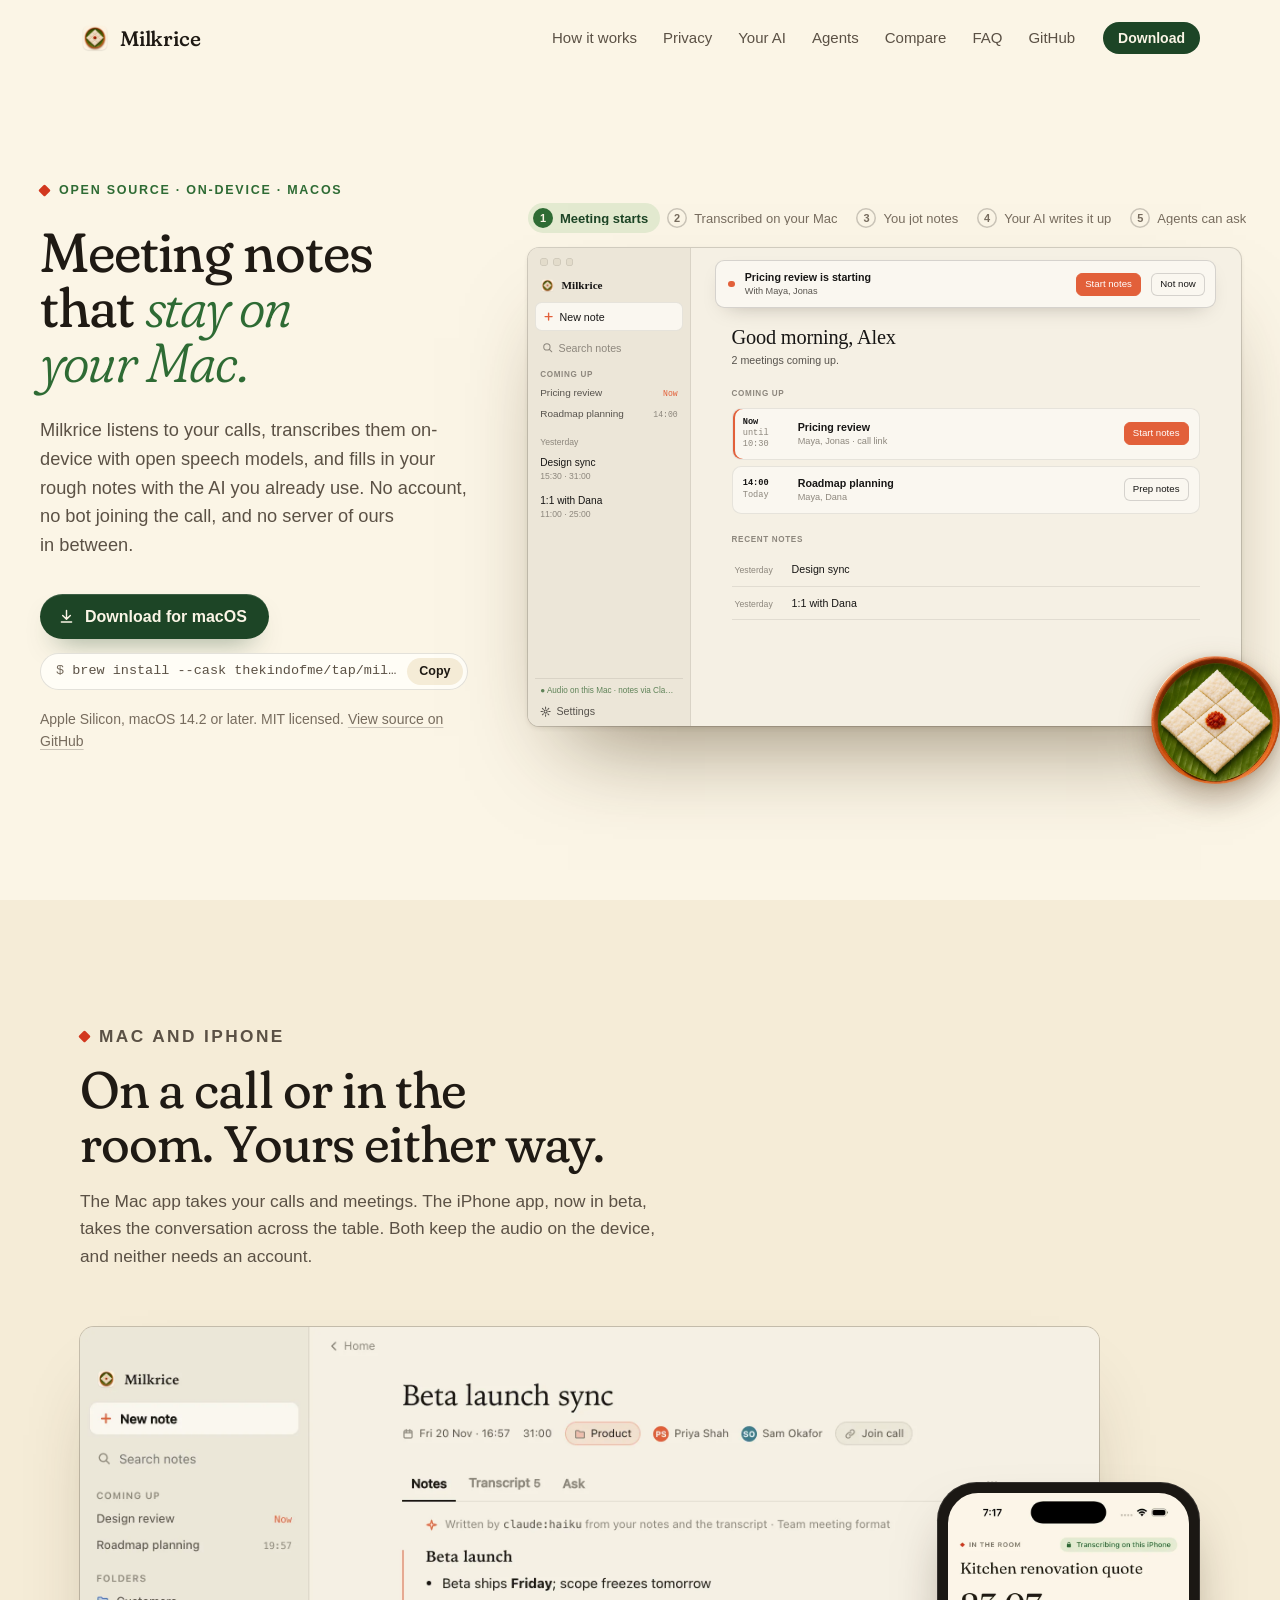
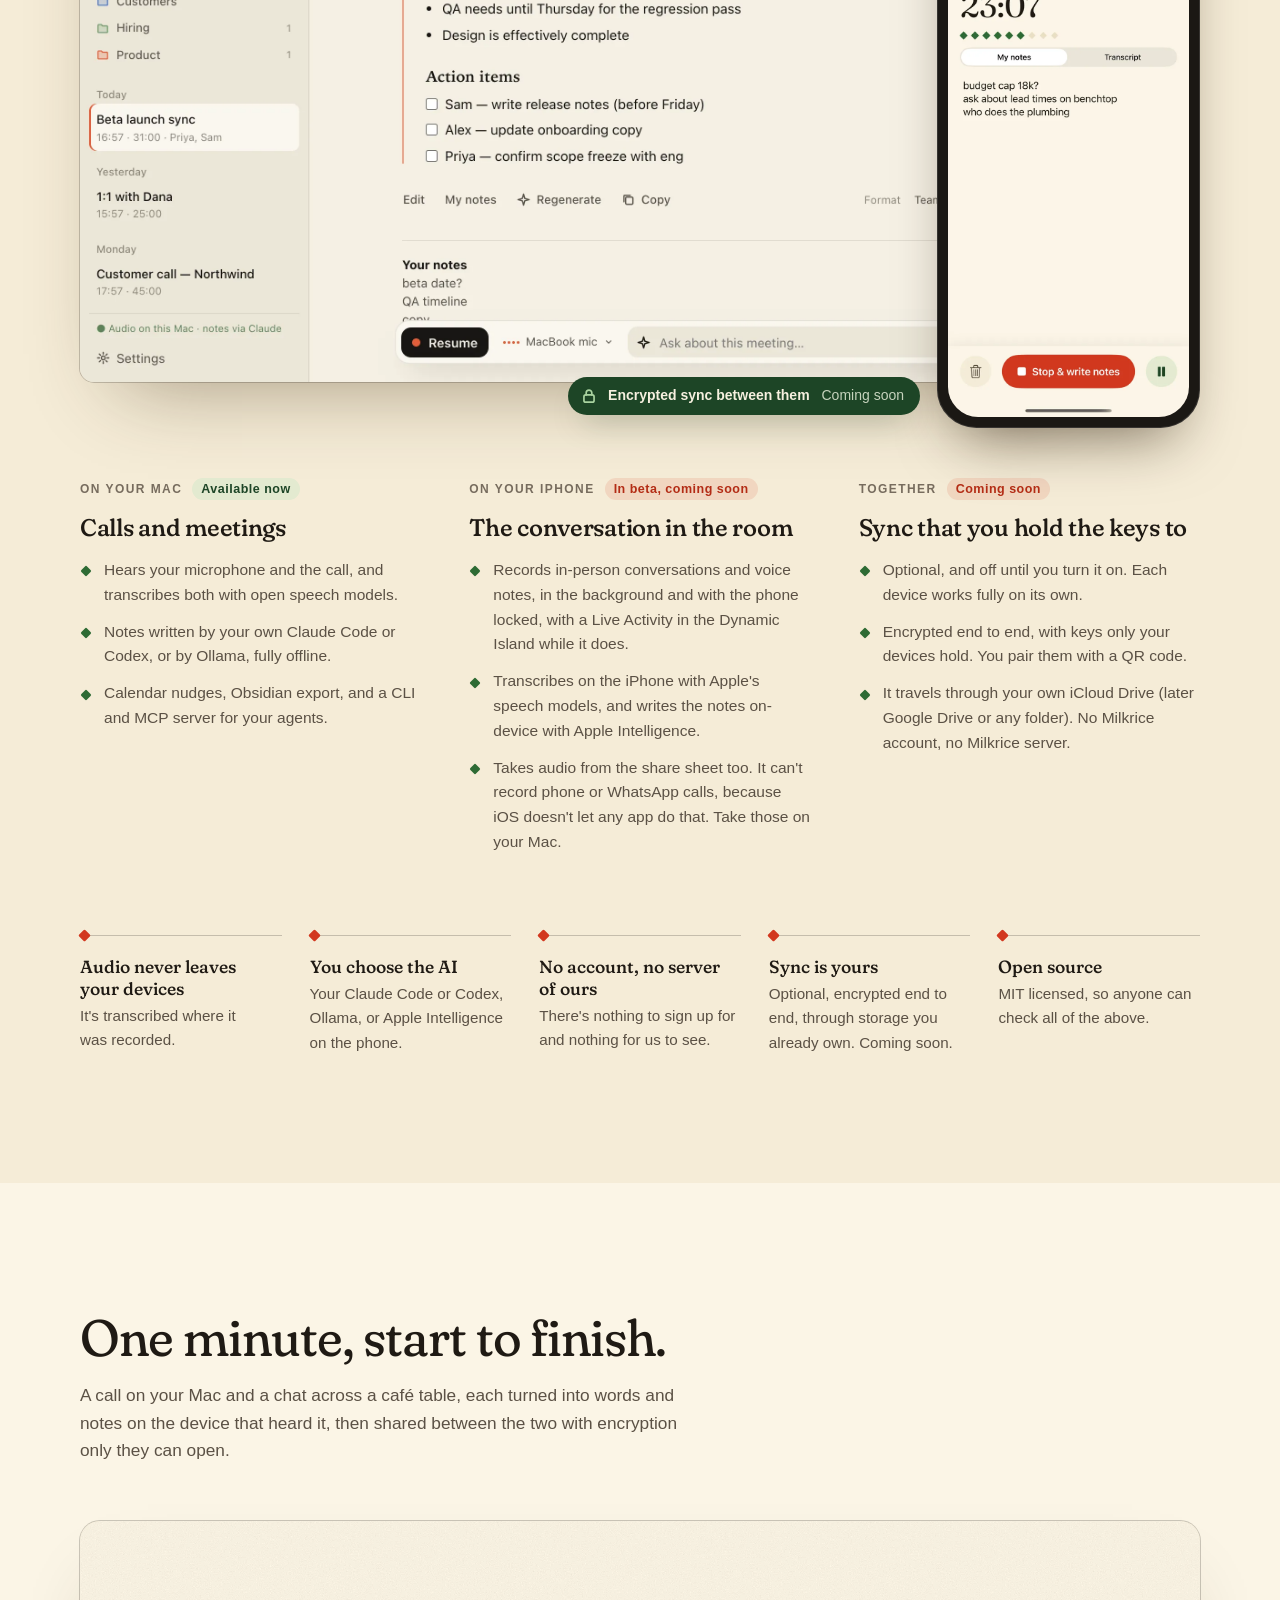
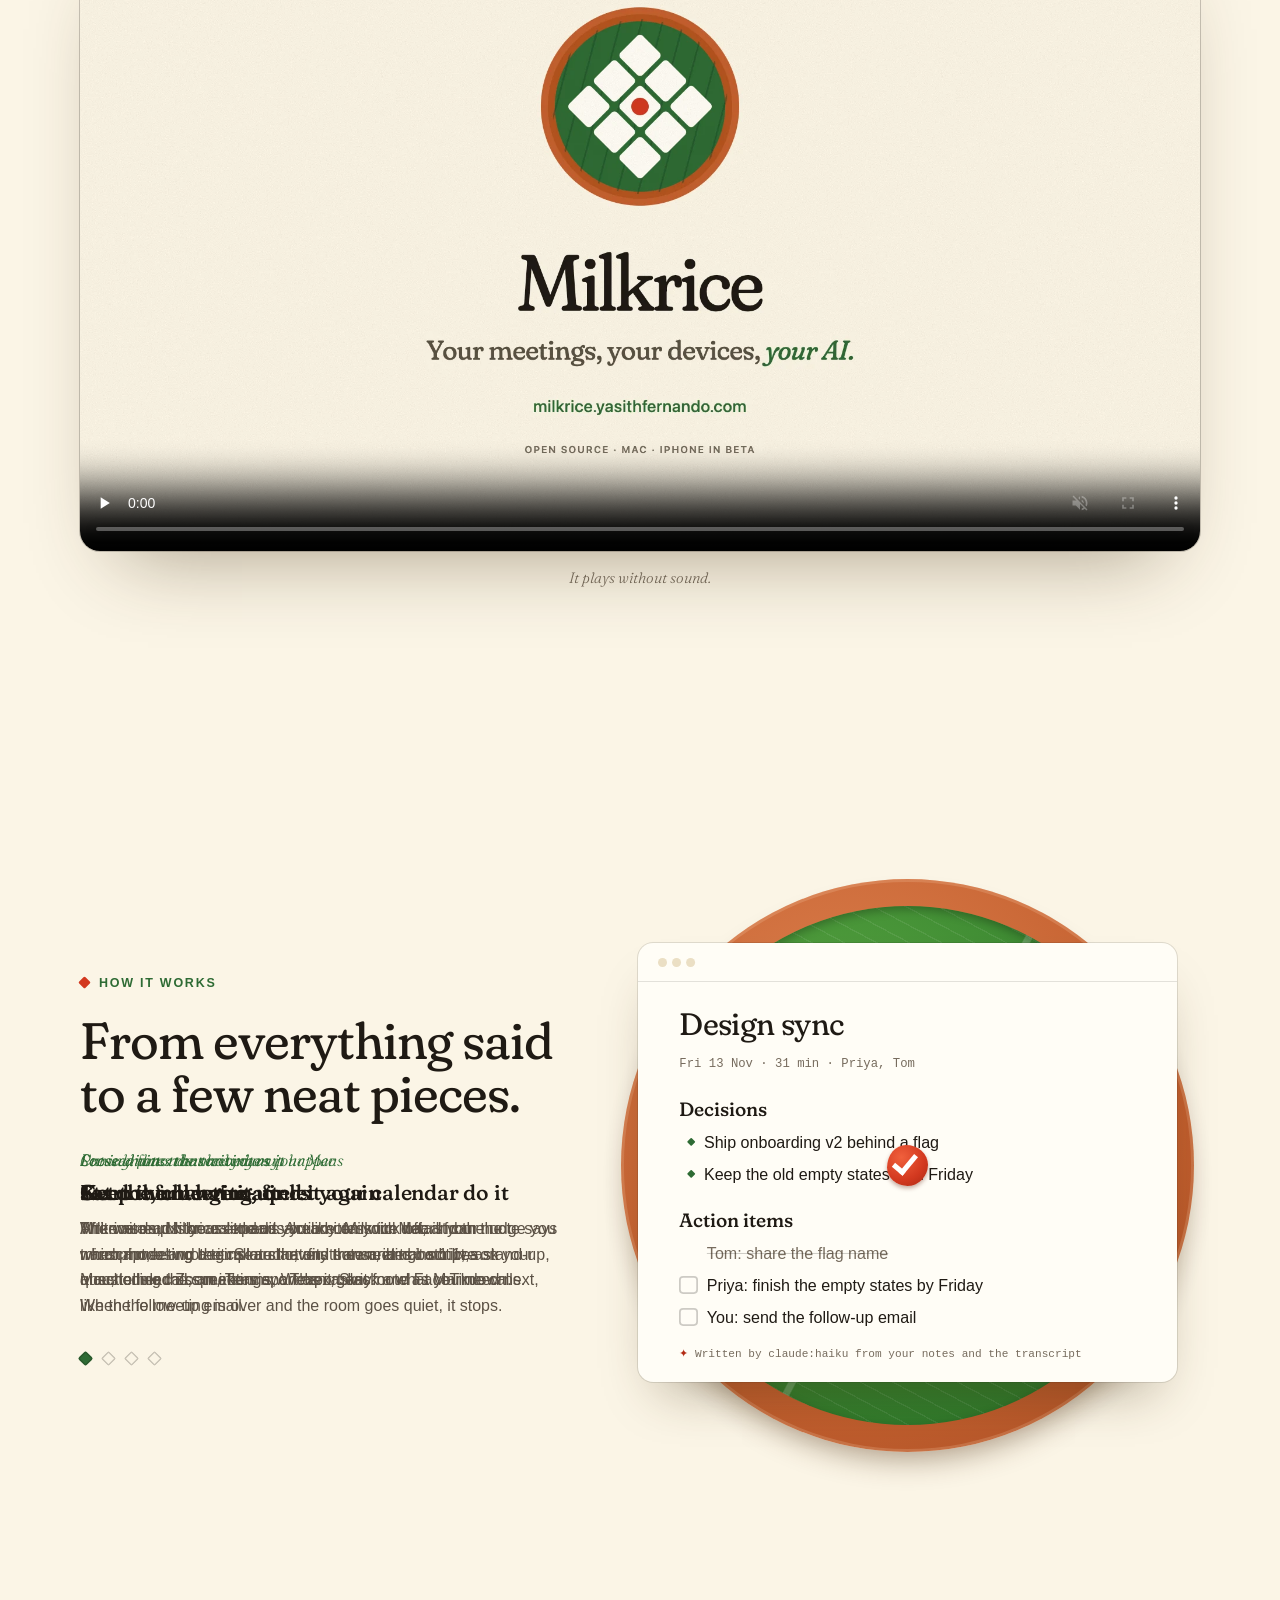
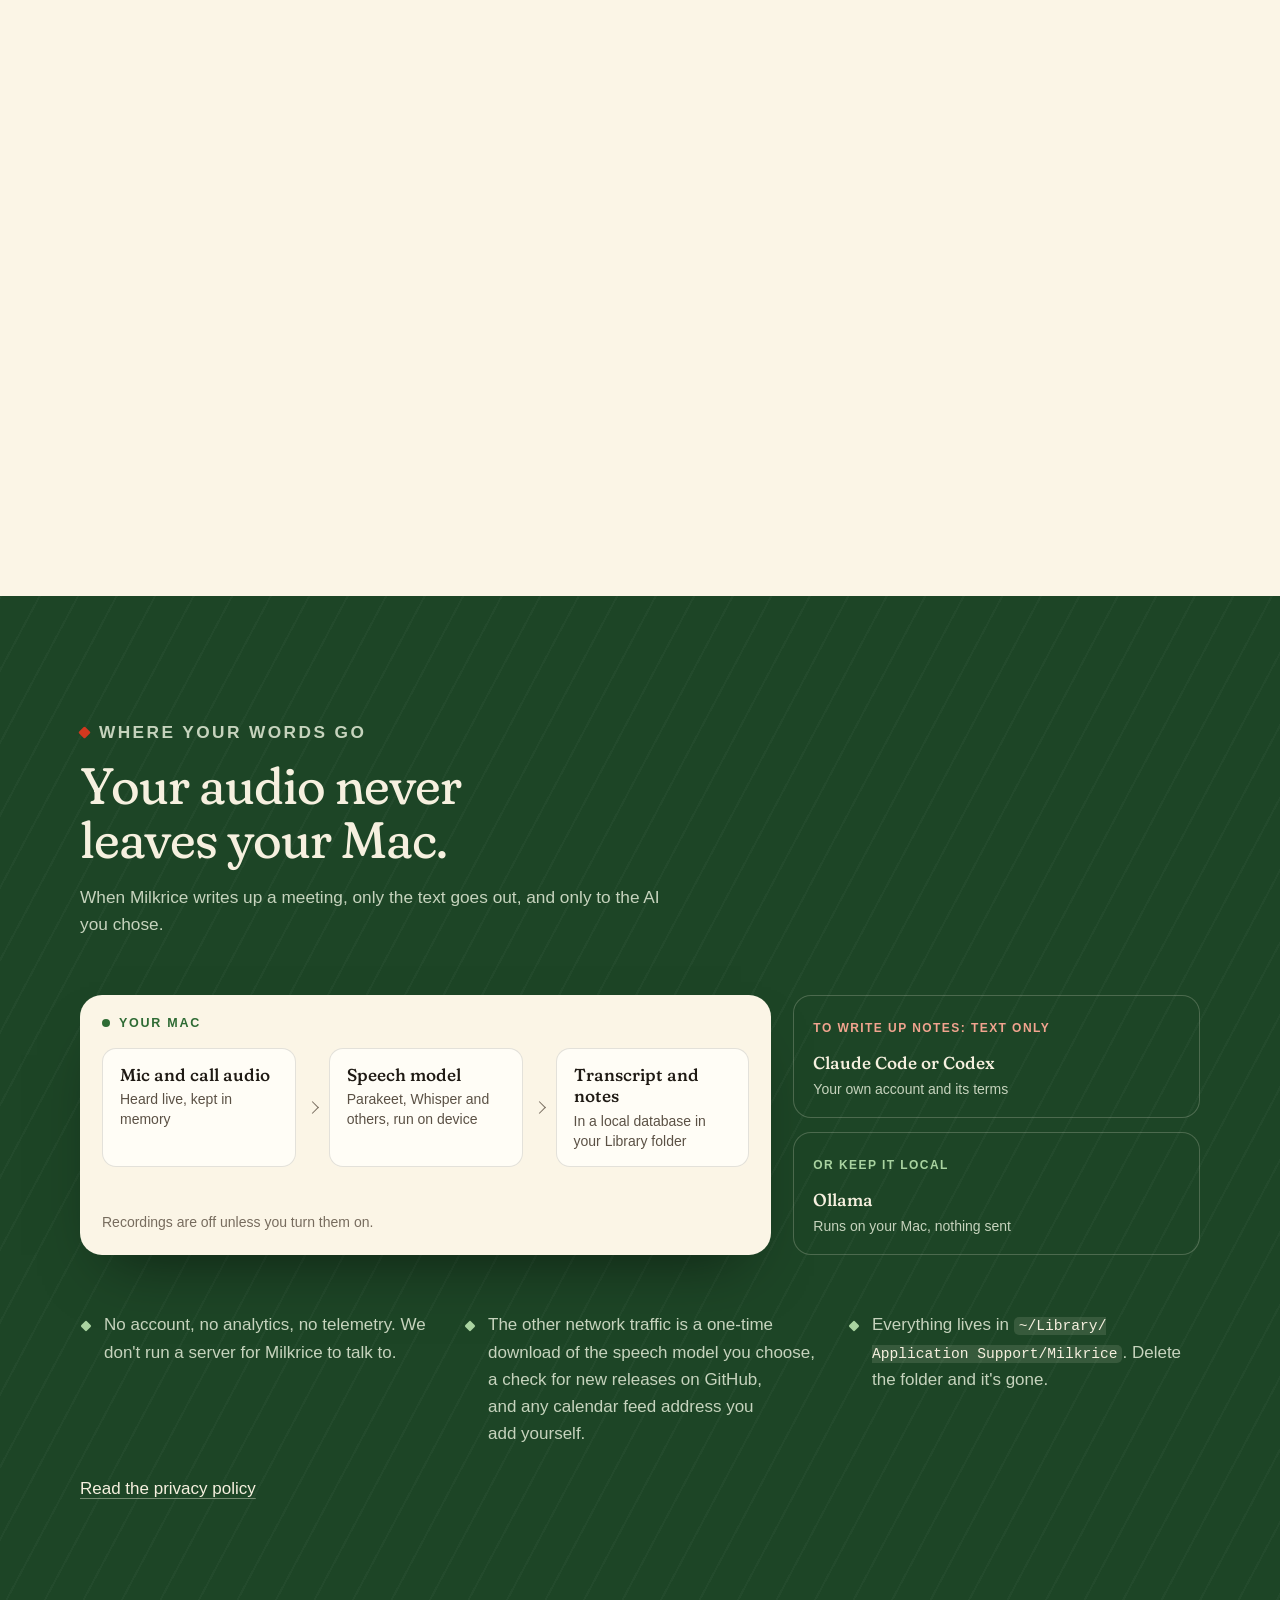
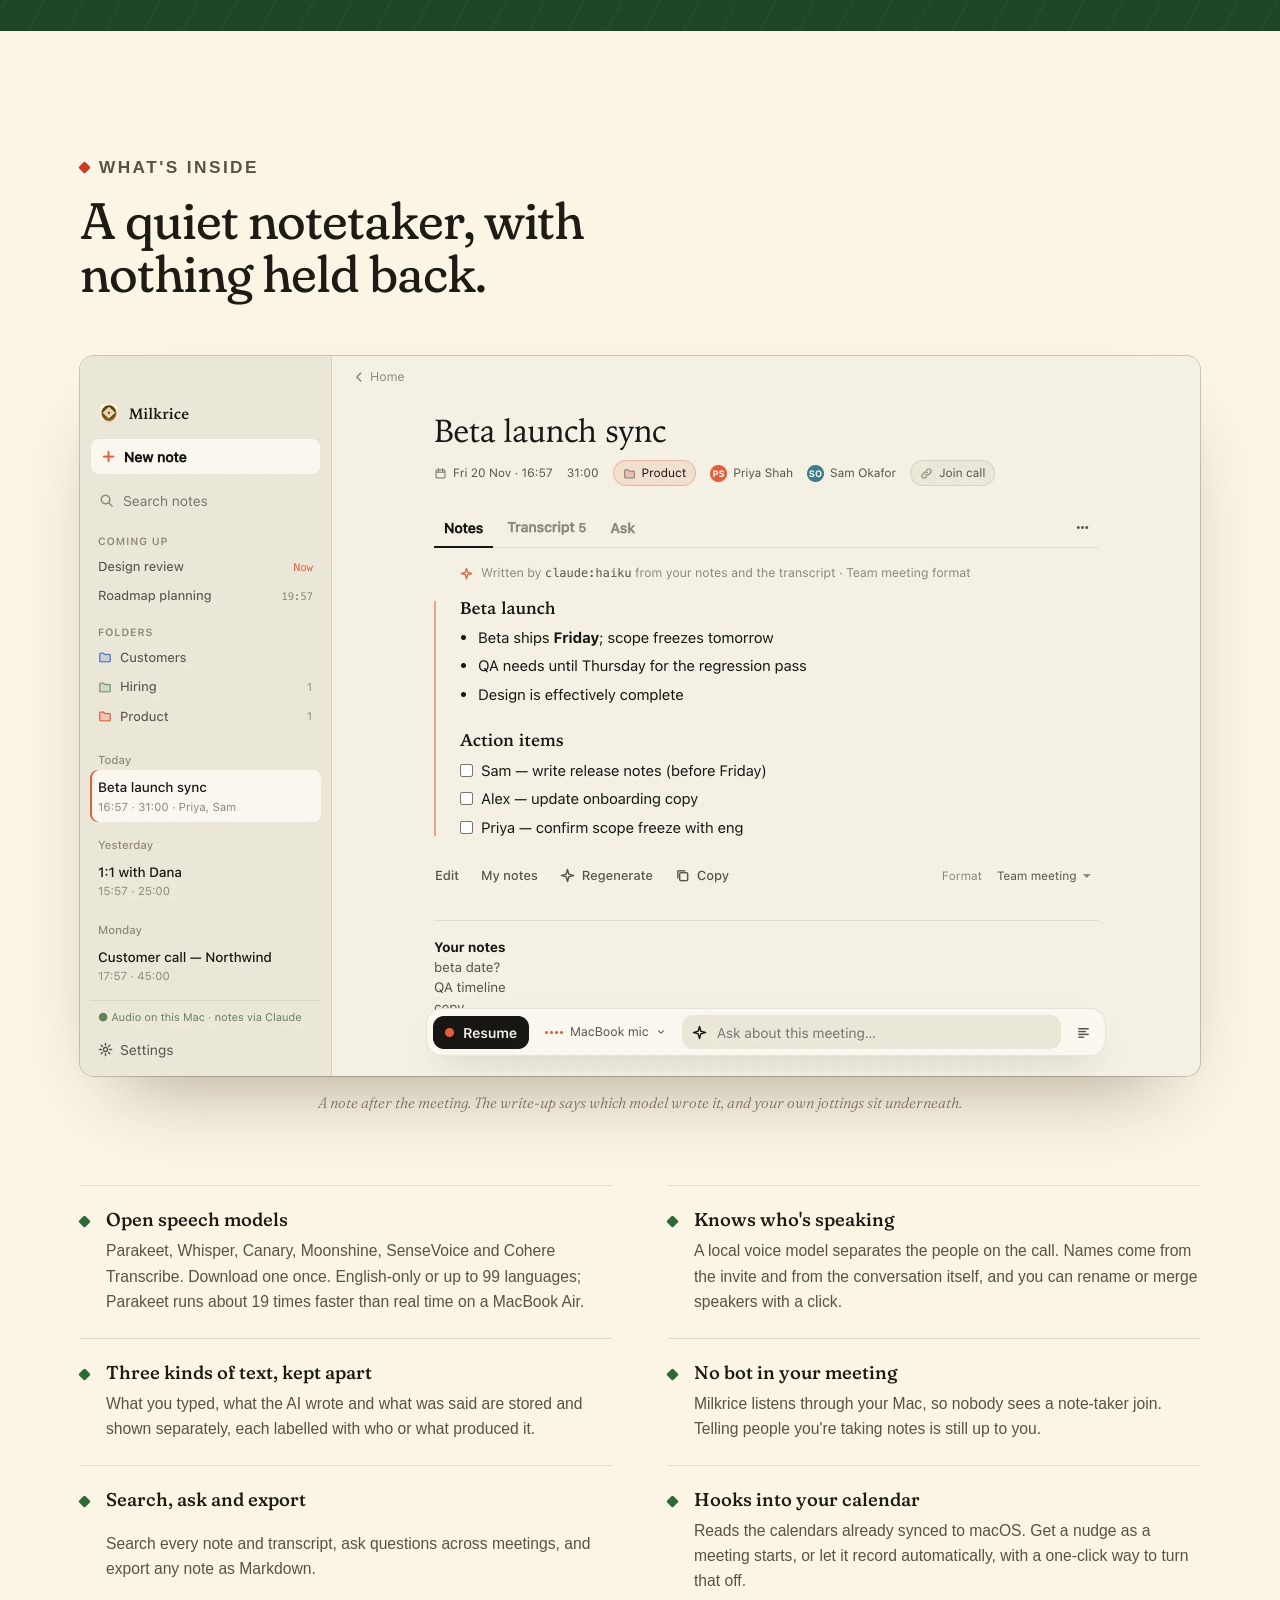
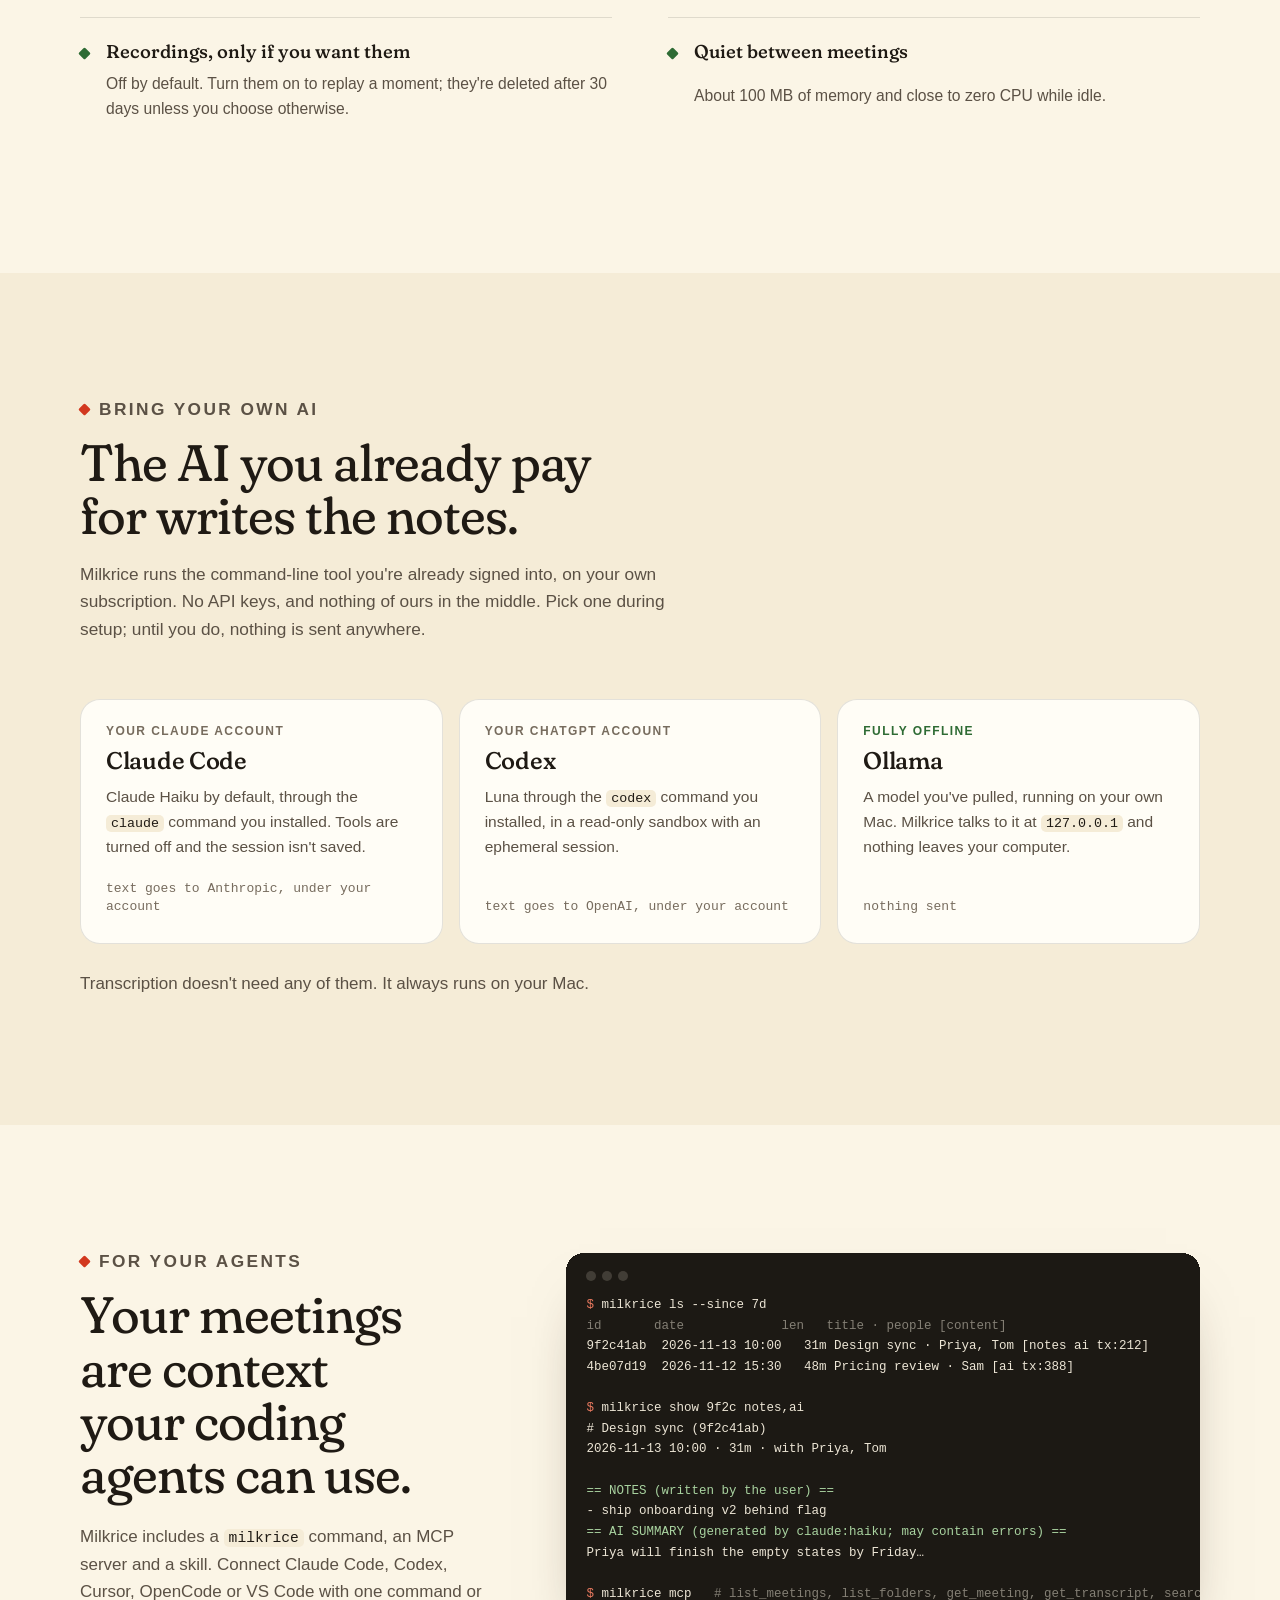
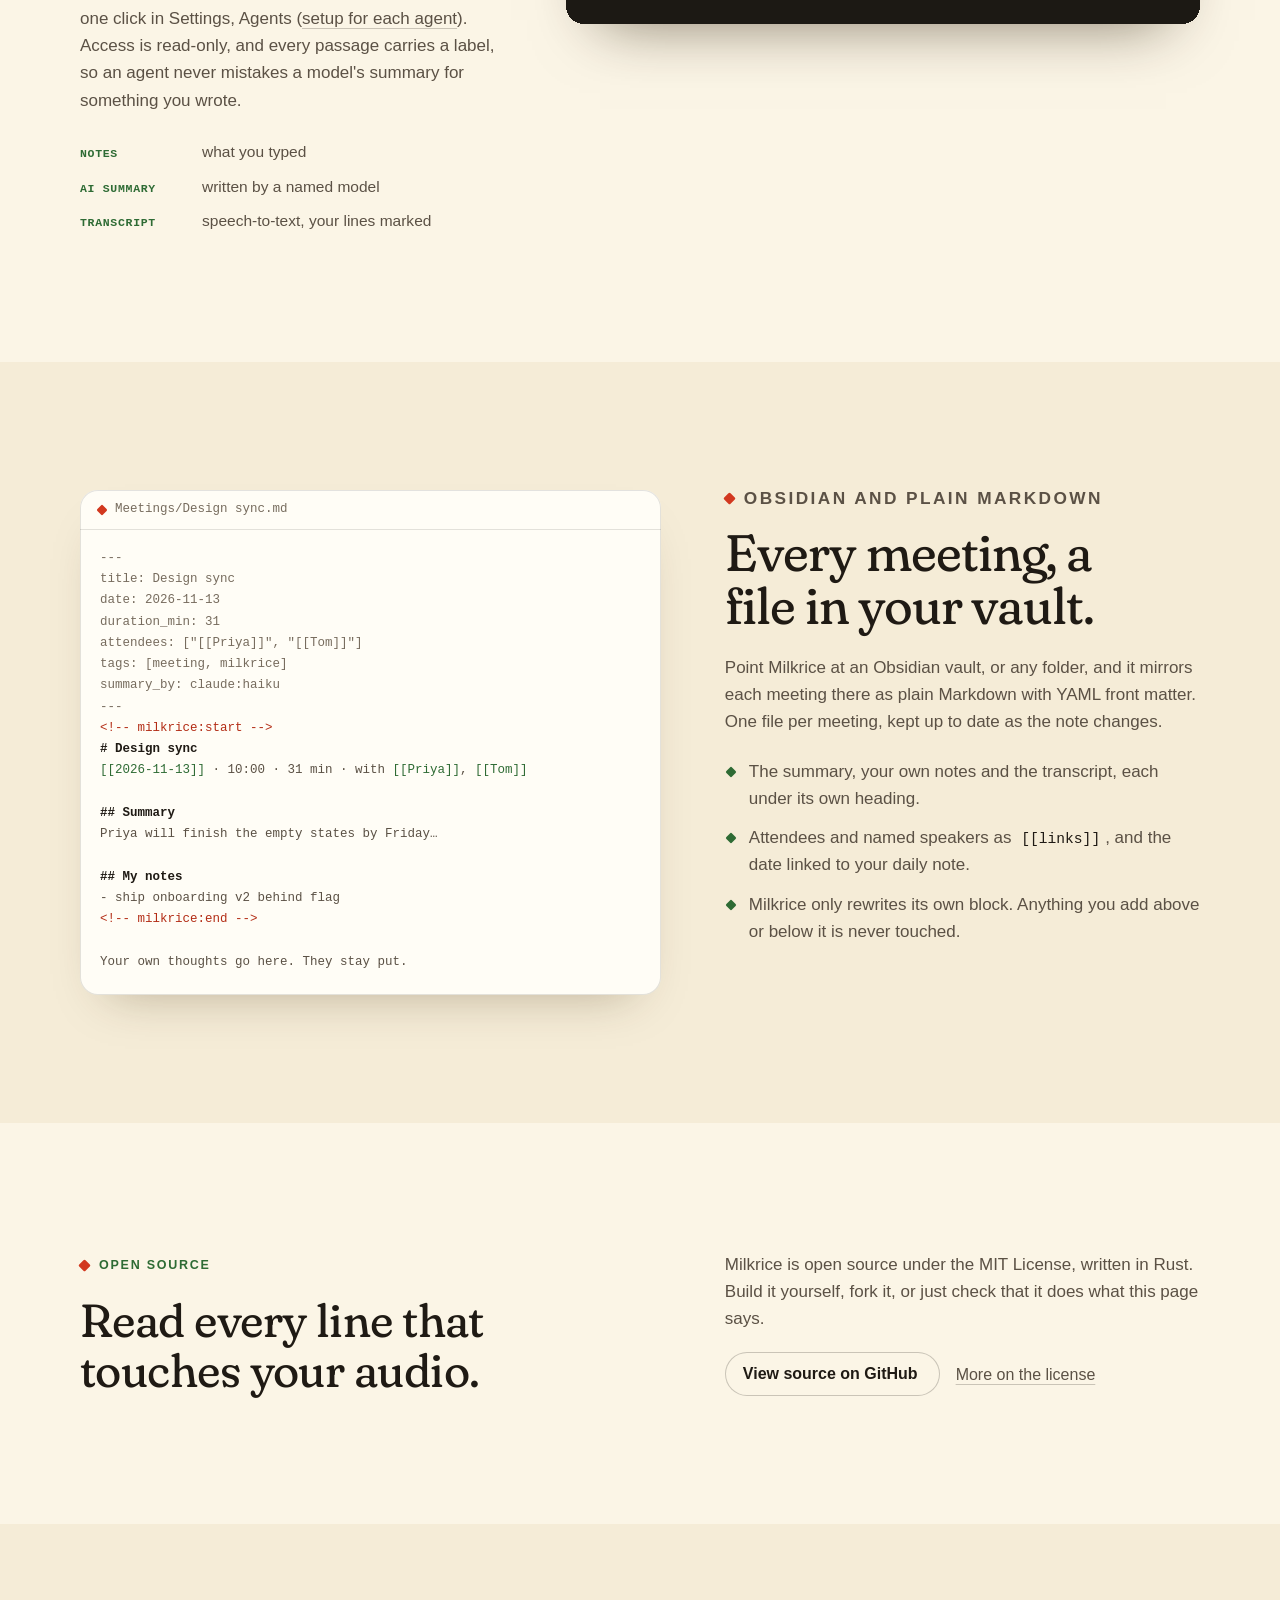
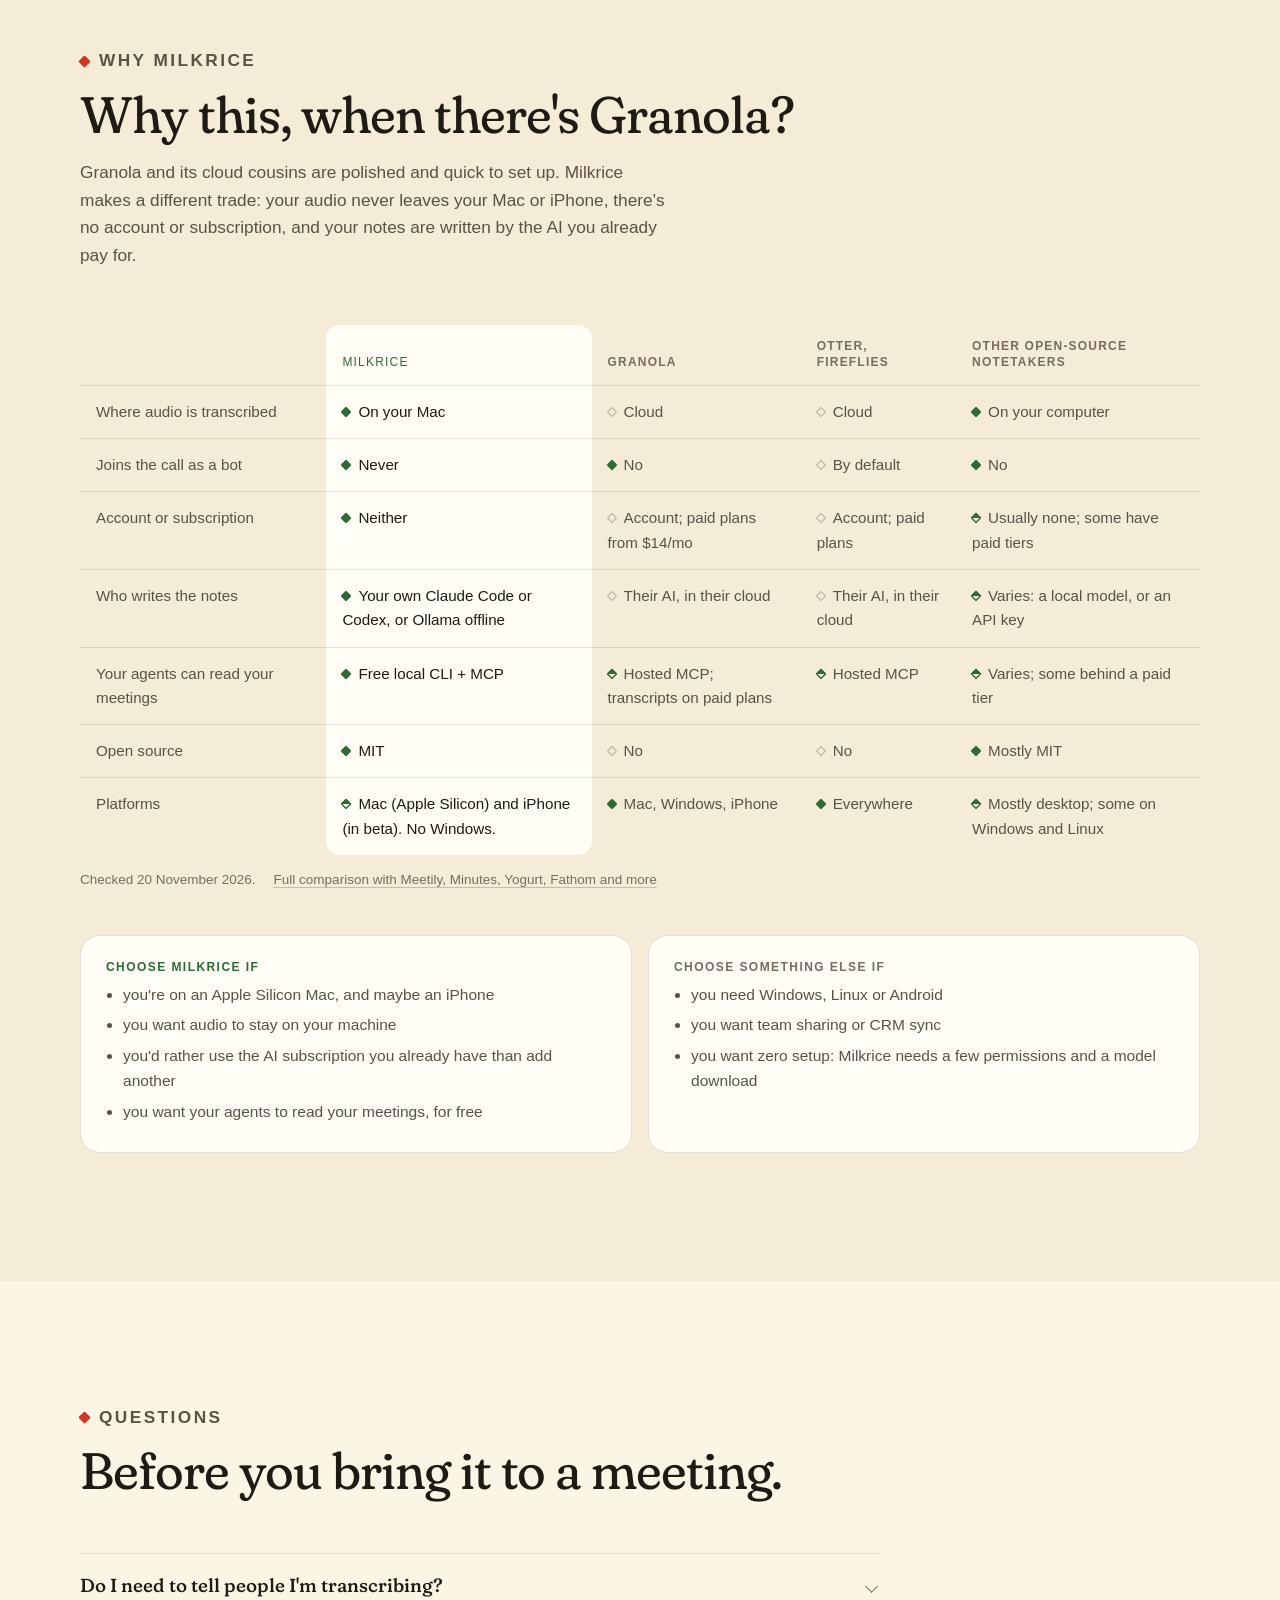
==== commit 5e80692c: "Site: reflect the iPhone app (beta) in comparisons, privacy and film heading Co-Authored-By: Claude " ====
--- a/site/index.html
+++ b/site/index.html
@@ -208,8 +208,8 @@
   <section class="sec film" id="film" aria-labelledby="h-film" hidden>
     <div class="wrap">
       <div class="sec-h rv">
-        <p class="eyebrow">The short film</p>
-        <h2 id="h-film">The whole idea, illustrated.</h2>
+        <h2 id="h-film">One minute, start to finish.</h2>
+        <p>A call on your Mac and a chat across a café table, each turned into words and notes on the device that heard it, then shared between the two with encryption only they can open.</p>
       </div>
       <figure class="film-fig rv">
         <div class="film-frame">
@@ -218,7 +218,7 @@
             <source src="film/film.mp4" type="video/mp4">
           </video>
         </div>
-        <figcaption>An illustrated walk through how Milkrice works. It plays without sound.</figcaption>
+        <figcaption>It plays without sound.</figcaption>
       </figure>
     </div>
   </section>
@@ -444,7 +444,7 @@
       <div class="sec-h rv">
         <p class="eyebrow">Why Milkrice</p>
         <h2 id="h-compare">Why this, when there's Granola?</h2>
-        <p>Granola and its cloud cousins are polished and quick to set up. Milkrice makes a different trade: your audio never leaves your Mac, there's no account or subscription, and your notes are written by the AI you already pay for.</p>
+        <p>Granola and its cloud cousins are polished and quick to set up. Milkrice makes a different trade: your audio never leaves your Mac or iPhone, there's no account or subscription, and your notes are written by the AI you already pay for.</p>
       </div>
       <div class="cmp-wrap rv">
         <table class="cmp">
@@ -456,14 +456,14 @@
             <tr><th scope="row">Who writes the notes</th><td class="me y">Your own Claude Code or Codex, or Ollama offline</td><td class="n">Their AI, in their cloud</td><td class="n">Their AI, in their cloud</td><td class="p">Varies: a local model, or an API key</td></tr>
             <tr><th scope="row">Your agents can read your meetings</th><td class="me y">Free local CLI + MCP</td><td class="p">Hosted MCP; transcripts on paid plans</td><td class="p">Hosted MCP</td><td class="p">Varies; some behind a paid tier</td></tr>
             <tr><th scope="row">Open source</th><td class="me y">MIT</td><td class="n">No</td><td class="n">No</td><td class="y">Mostly MIT</td></tr>
-            <tr><th scope="row">Windows, phone</th><td class="me n">Mac only (Apple Silicon)</td><td class="y">Windows, iPhone</td><td class="y">Everywhere</td><td class="p">Some run on Windows and Linux</td></tr>
+            <tr><th scope="row">Platforms</th><td class="me p">Mac (Apple Silicon) and iPhone (in beta). No Windows.</td><td class="y">Mac, Windows, iPhone</td><td class="y">Everywhere</td><td class="p">Mostly desktop; some on Windows and Linux</td></tr>
           </tbody>
         </table>
       </div>
       <p class="cmp-legend rv"><span>Checked 20 November 2026.</span><a href="compare.html">Full comparison with Meetily, Minutes, Yogurt, Fathom and more</a></p>
       <div class="picks rv">
-        <div class="card local"><p class="k">Choose Milkrice if</p><ul><li>you're on an Apple Silicon Mac</li><li>you want audio to stay on your machine</li><li>you'd rather use the AI subscription you already have than add another</li><li>you want your agents to read your meetings, for free</li></ul></div>
-        <div class="card"><p class="k">Choose something else if</p><ul><li>you need Windows, Linux or a phone app</li><li>you want team sharing or CRM sync</li><li>you want zero setup: Milkrice needs a few permissions and a model download</li></ul></div>
+        <div class="card local"><p class="k">Choose Milkrice if</p><ul><li>you're on an Apple Silicon Mac, and maybe an iPhone</li><li>you want audio to stay on your machine</li><li>you'd rather use the AI subscription you already have than add another</li><li>you want your agents to read your meetings, for free</li></ul></div>
+        <div class="card"><p class="k">Choose something else if</p><ul><li>you need Windows, Linux or Android</li><li>you want team sharing or CRM sync</li><li>you want zero setup: Milkrice needs a few permissions and a model download</li></ul></div>
       </div>
     </div>
   </section>
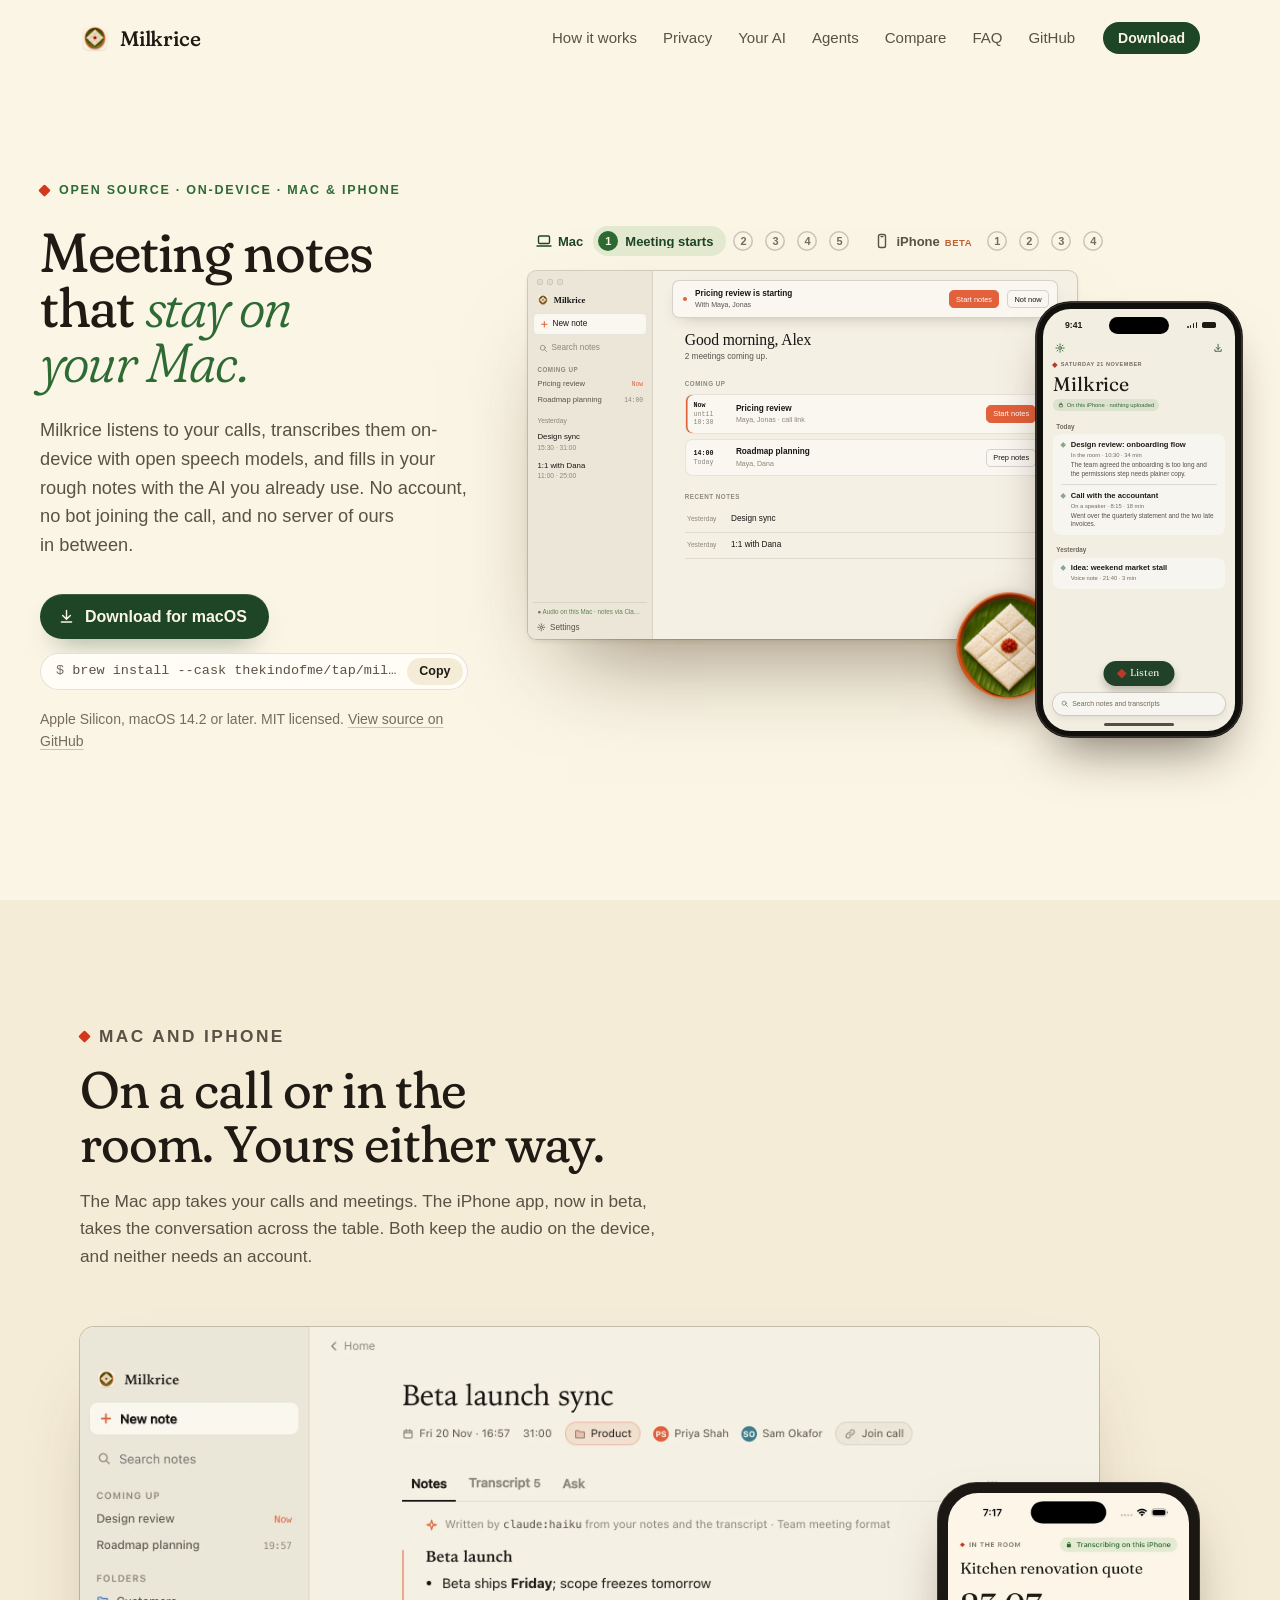
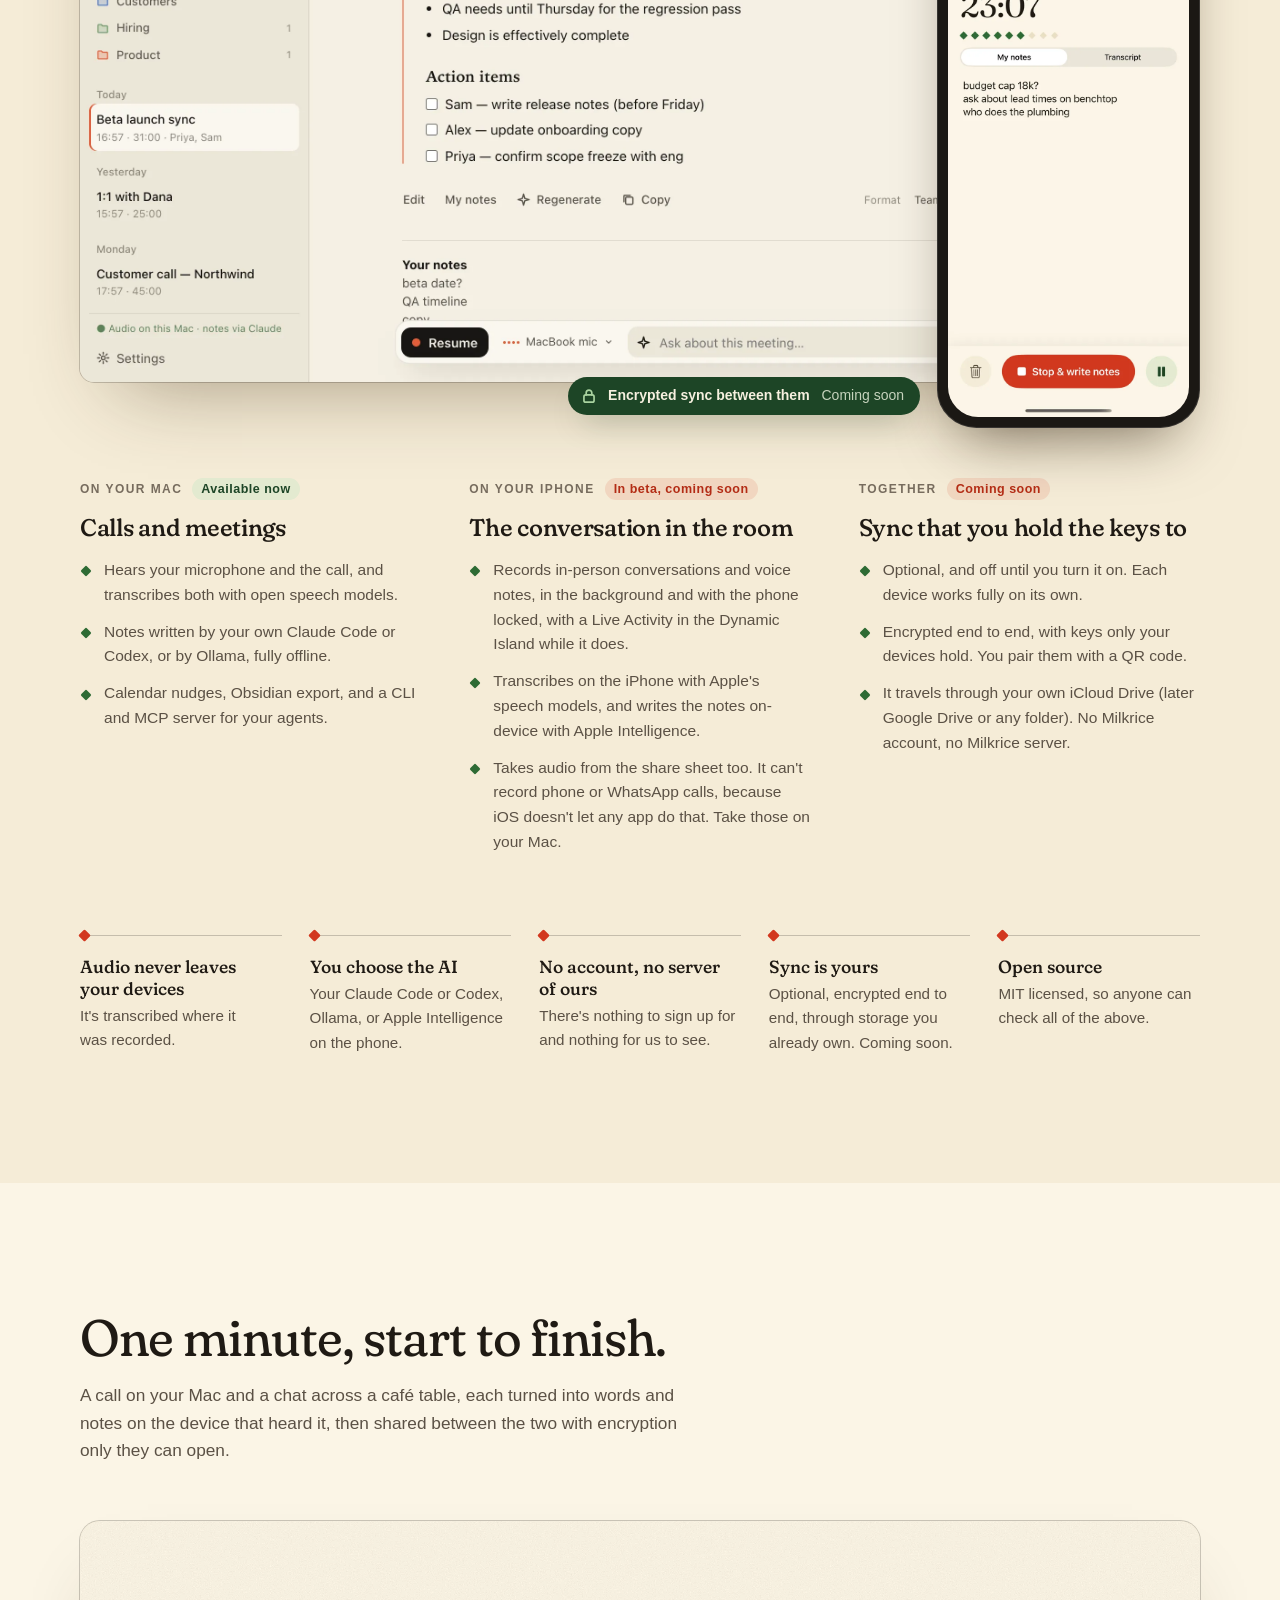
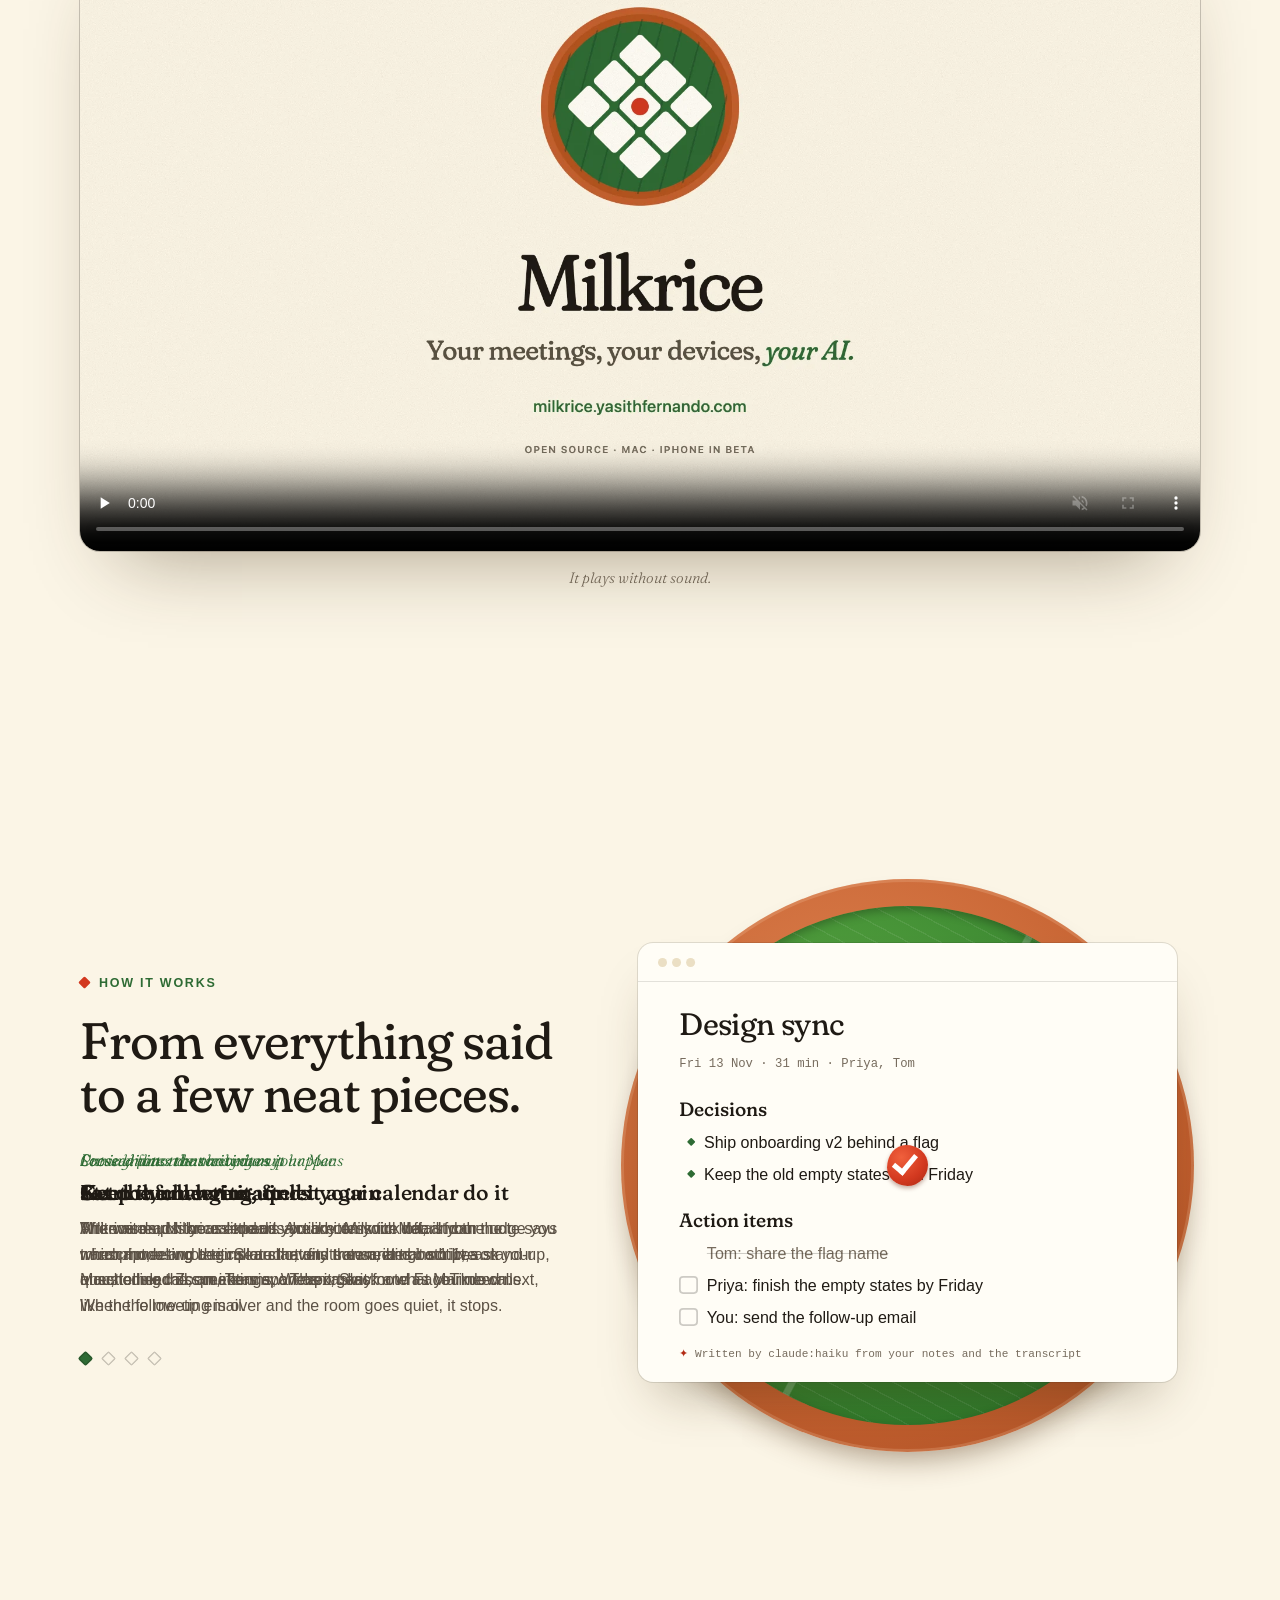
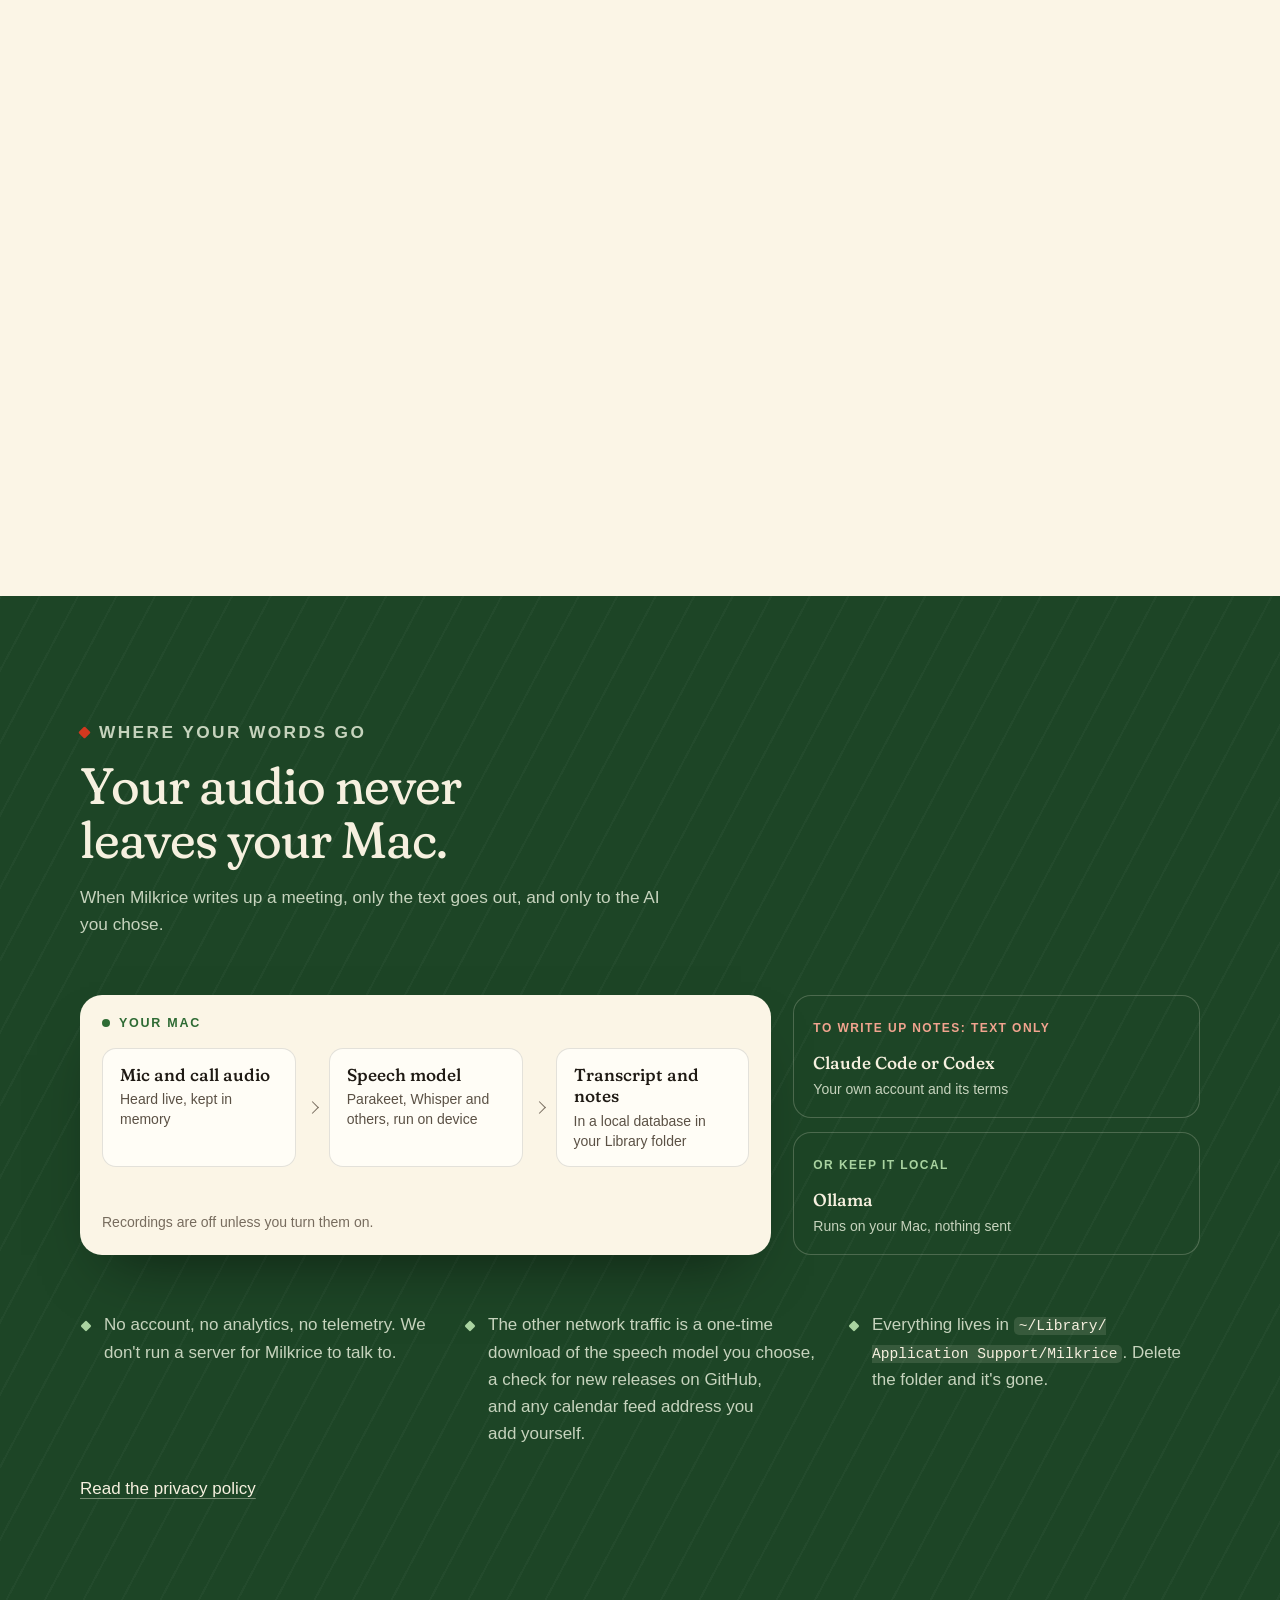
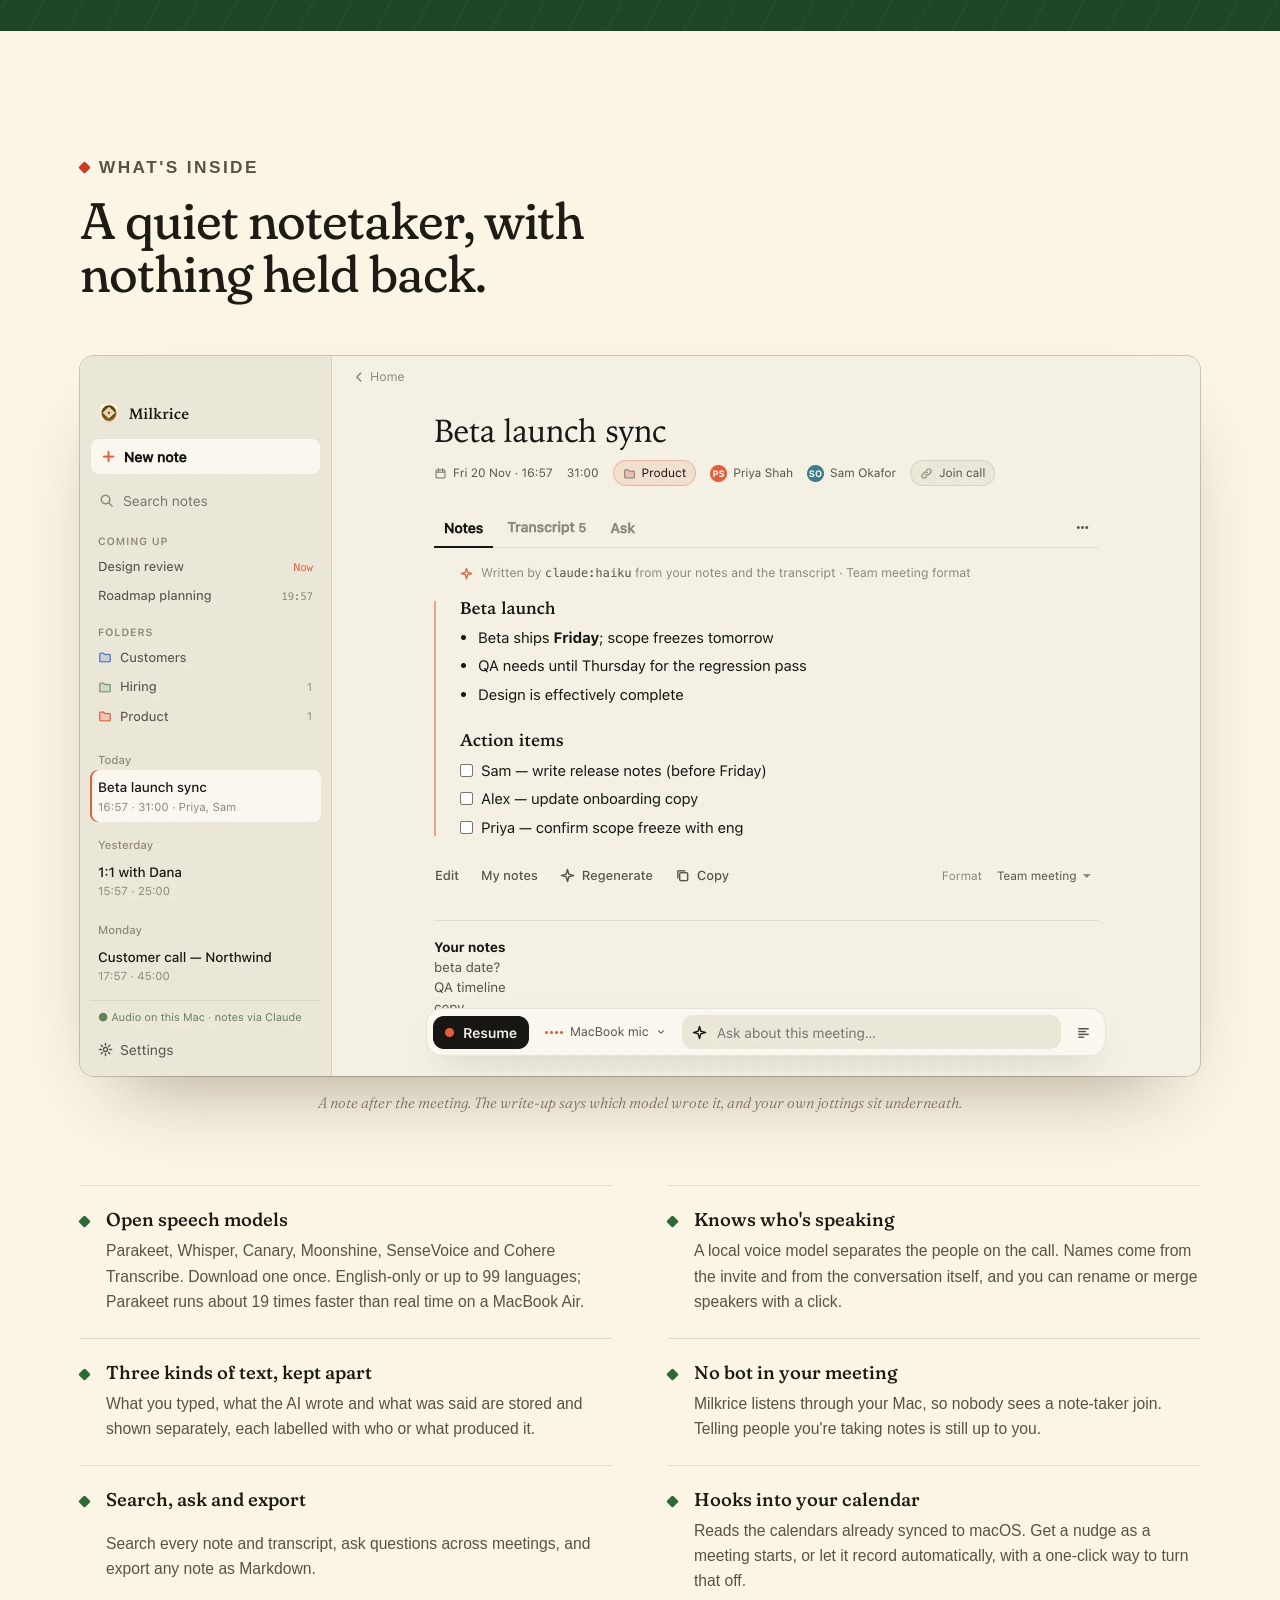
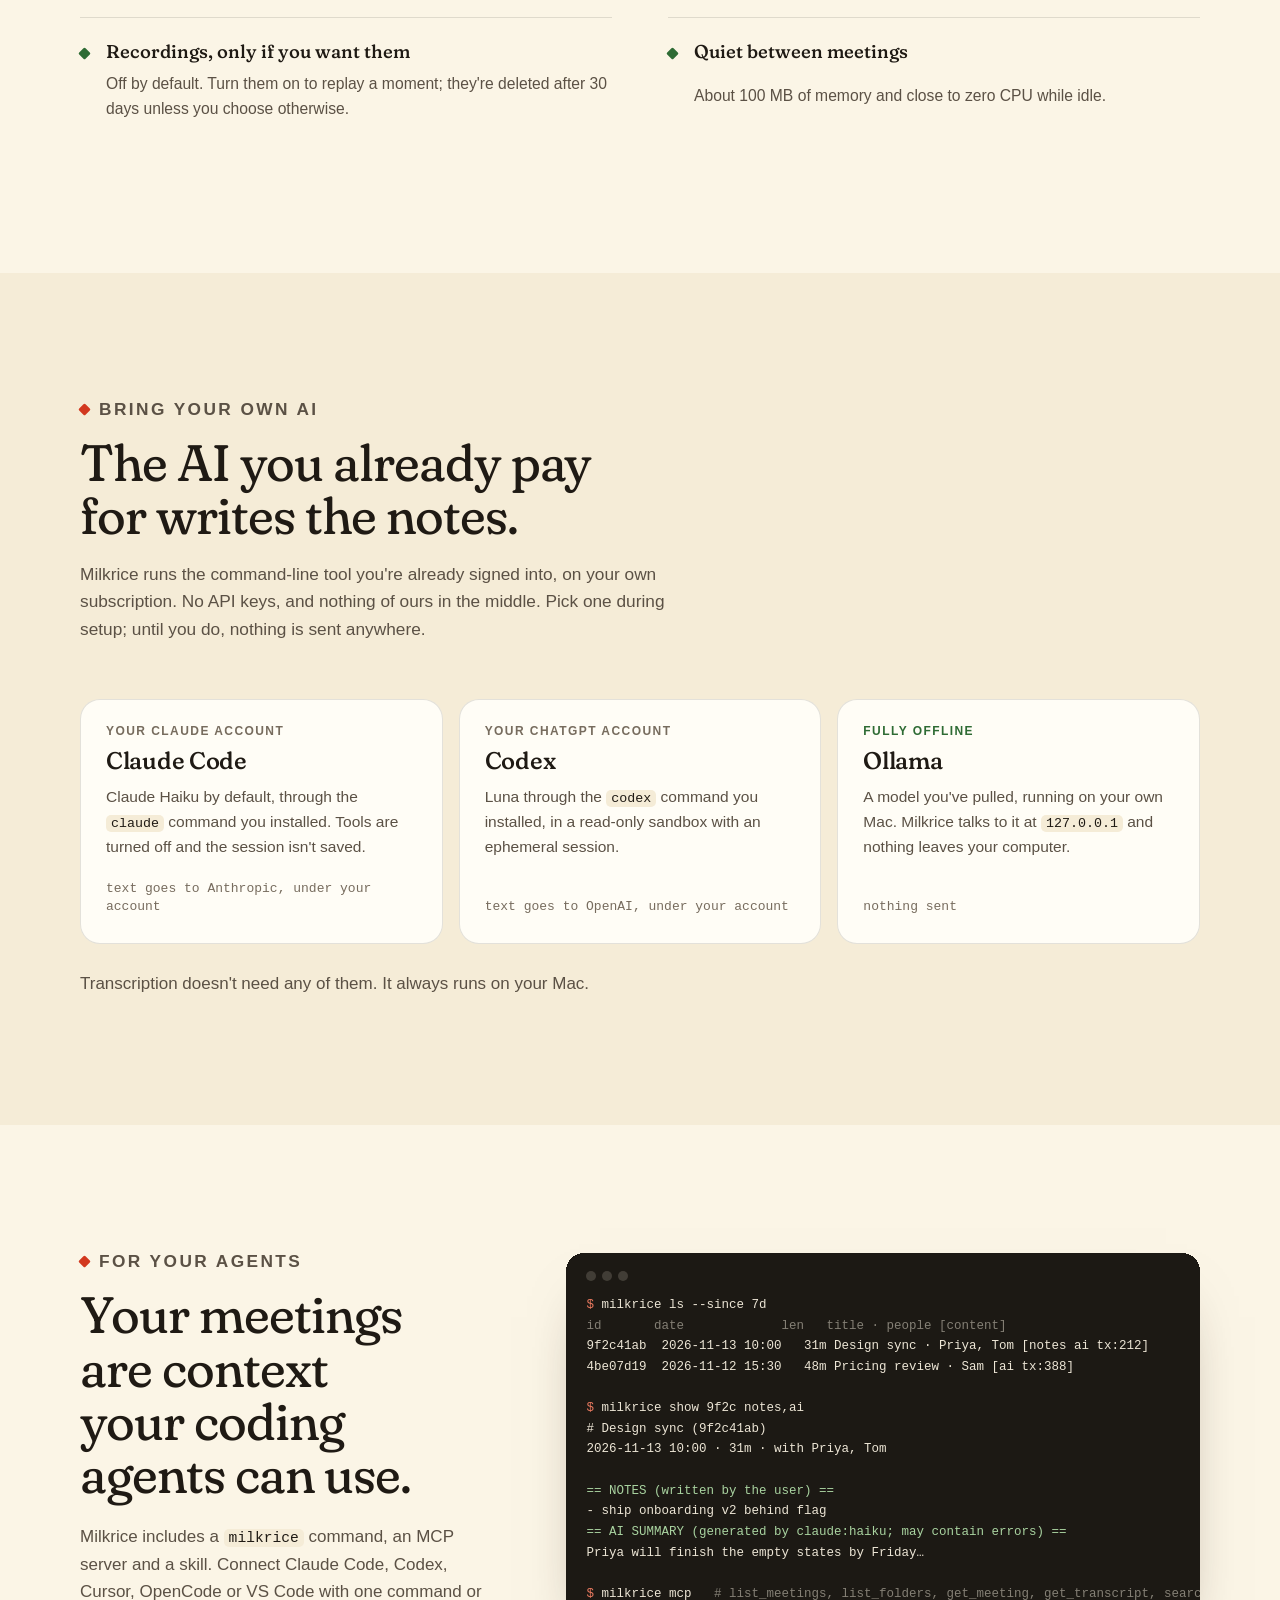
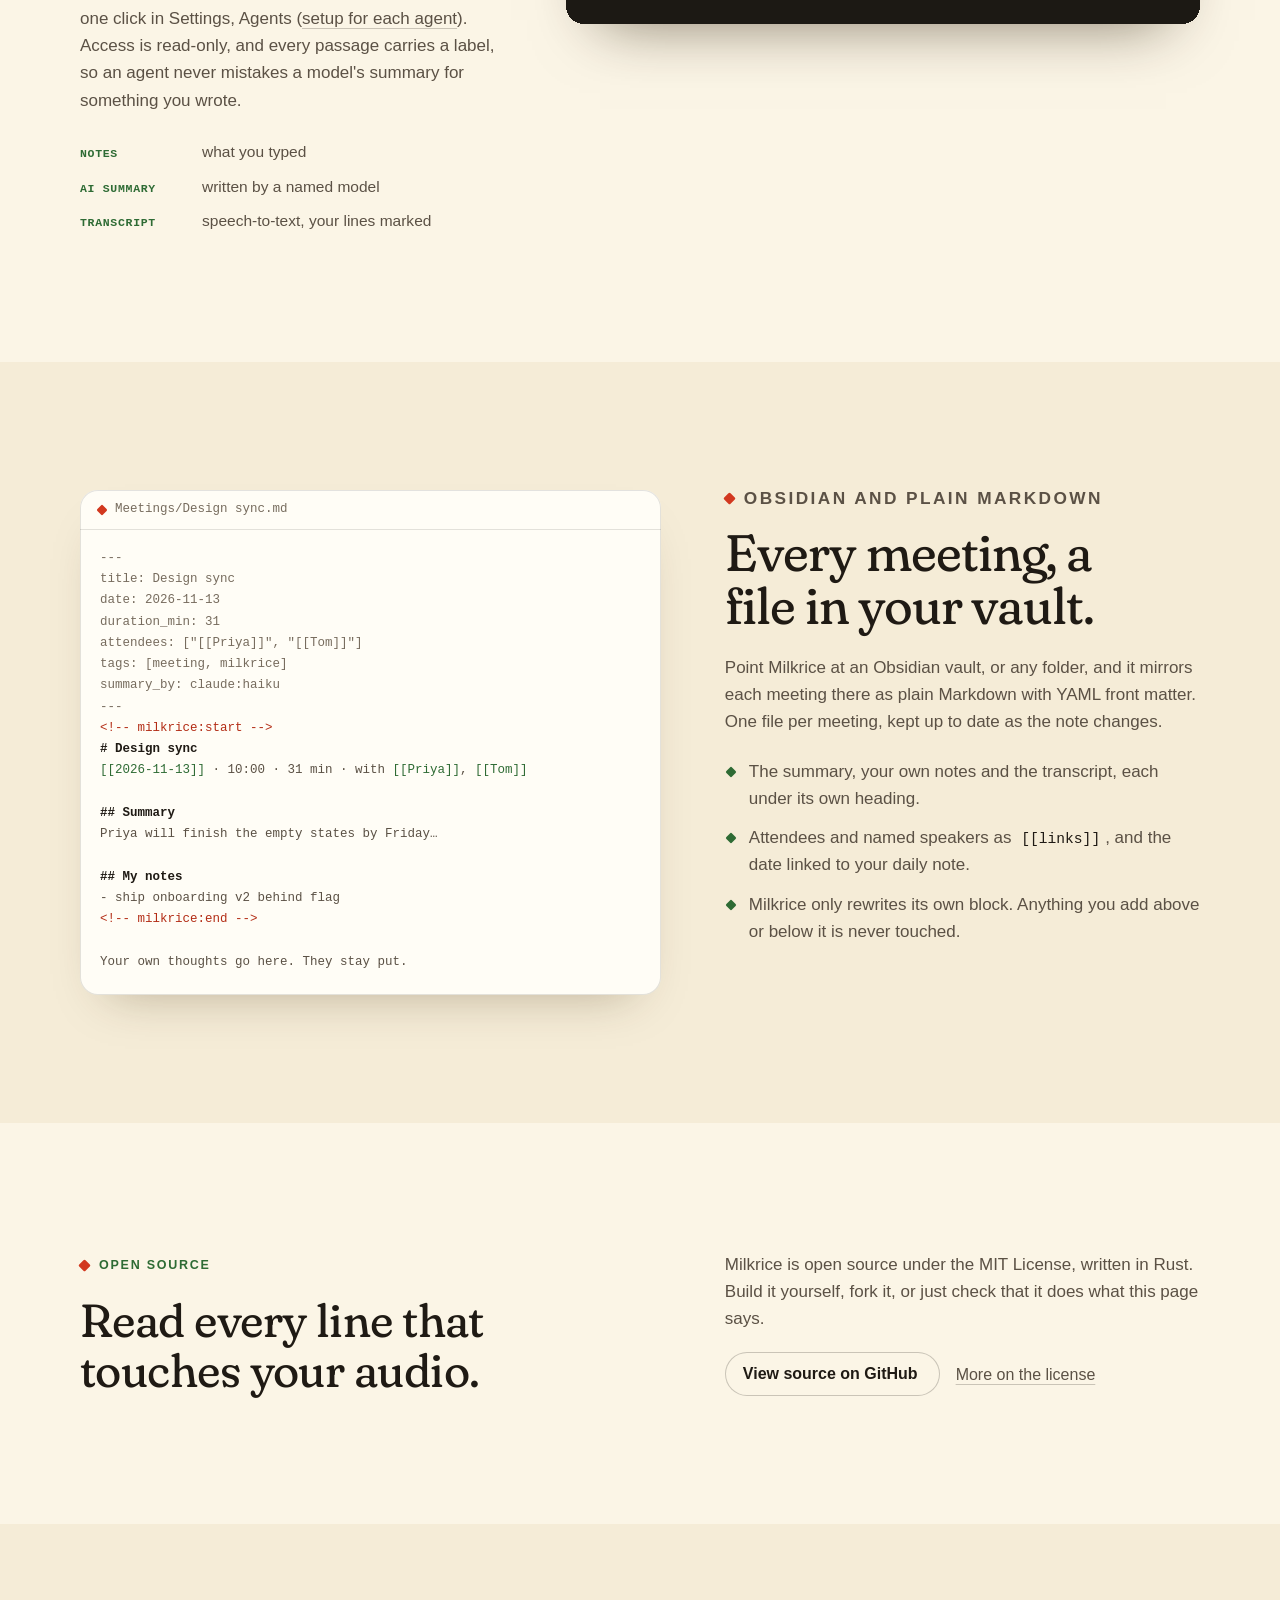
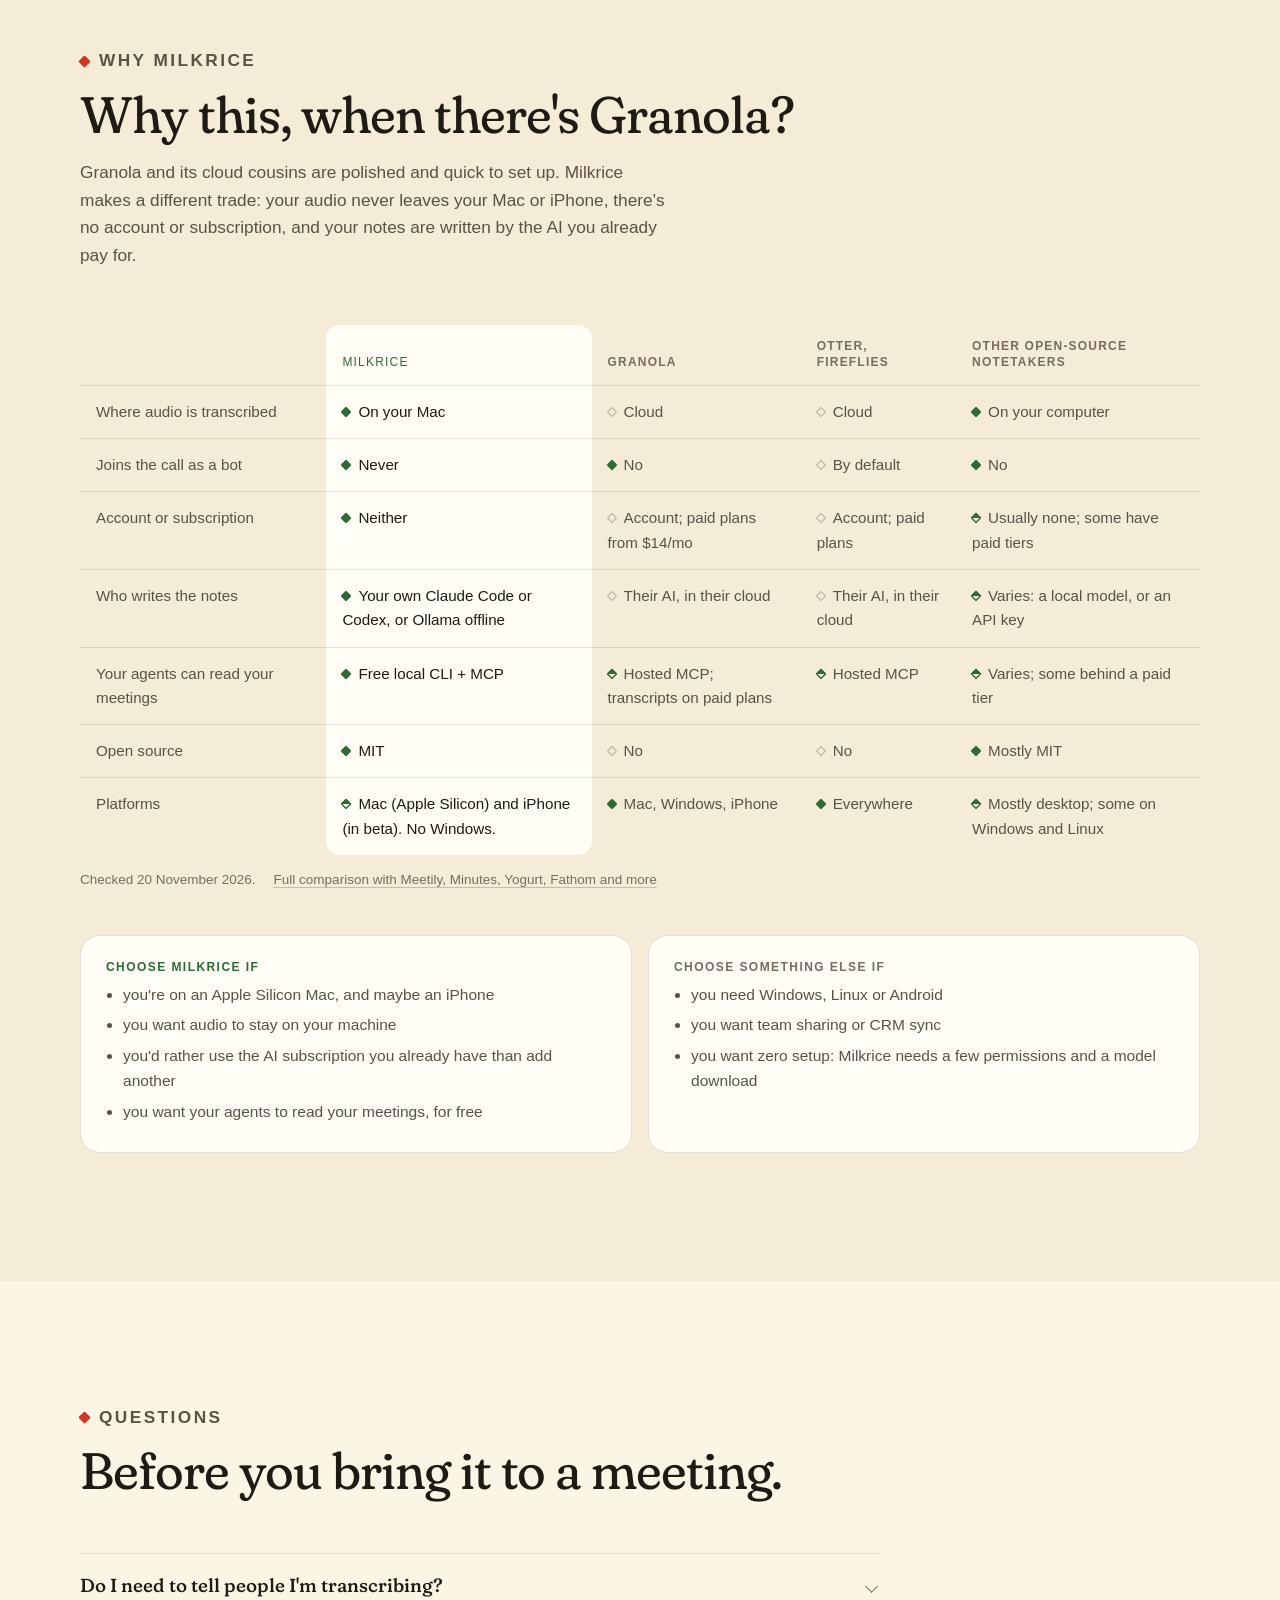
==== commit e1e03db9: "Website: animated iPhone demo beside the Mac window in the hero The hero demo now plays the Mac stor" ====
--- a/site/index.html
+++ b/site/index.html
@@ -16,7 +16,7 @@
 <link rel="preconnect" href="https://fonts.googleapis.com">
 <link rel="preconnect" href="https://fonts.gstatic.com" crossorigin>
 <link href="https://fonts.googleapis.com/css2?family=Fraunces:ital,opsz,wght,SOFT@0,9..144,300..600,100;1,9..144,300..600,100&display=swap" rel="stylesheet">
-<link rel="stylesheet" href="css/site.css?v=21">
+<link rel="stylesheet" href="css/site.css?v=22">
 <script>(function(d){if(!matchMedia('(prefers-reduced-motion: reduce)').matches)d.className='live '+(window.CSS&&CSS.supports('animation-timeline: view()')&&!/[?&]nosda/.test(location.search)?'sda':'no-sda')})(document.documentElement)</script>
 </head>
 <body>
@@ -39,7 +39,7 @@
 <main id="main">
   <section class="hero wrap" aria-labelledby="h-hero">
     <div class="hero-copy">
-      <p class="eyebrow">Open source · on-device · macOS</p>
+      <p class="eyebrow"><span><span class="eb-os">Open source · </span>on-device · Mac &amp; iPhone</span></p>
       <h1 id="h-hero">Meeting notes that <em>stay on your Mac.</em></h1>
       <p class="lede">Milkrice listens to your calls, transcribes them on-device with open speech models, and fills in your rough notes with the AI you already use. No account, no bot joining the call, and no server of ours in between.</p>
       <div class="cta">
@@ -50,11 +50,17 @@
     </div>
     <figure class="demo" id="demo" data-step="5">
       <ol class="dsteps" aria-label="What the demo shows">
-        <li class="done"><button type="button" data-go="0"><b>1</b><span>Meeting starts</span></button></li>
-        <li class="done"><button type="button" data-go="1"><b>2</b><span>Transcribed on your Mac</span></button></li>
-        <li class="done"><button type="button" data-go="2"><b>3</b><span>You jot notes</span></button></li>
-        <li class="done"><button type="button" data-go="3"><b>4</b><span>Your AI writes it up</span></button></li>
-        <li class="on"><button type="button" data-go="4"><b>5</b><span>Agents can ask</span></button></li>
+        <li class="dgrp" data-dev="mac"><button type="button" data-go="0" aria-label="Mac app"><svg viewBox="0 0 16 16" aria-hidden="true"><rect x="2.5" y="3" width="11" height="7.5" rx="1.2"/><path d="M1 13h14"/></svg><span>Mac</span></button></li>
+        <li class="done" data-dev="mac"><button type="button" data-go="0"><b>1</b><span>Meeting starts</span></button></li>
+        <li class="done" data-dev="mac"><button type="button" data-go="1"><b>2</b><span>Transcribed on your Mac</span></button></li>
+        <li class="done" data-dev="mac"><button type="button" data-go="2"><b>3</b><span>You jot notes</span></button></li>
+        <li class="done" data-dev="mac"><button type="button" data-go="3"><b>4</b><span>Your AI writes it up</span></button></li>
+        <li class="on" data-dev="mac"><button type="button" data-go="4"><b>5</b><span>Agents can ask</span></button></li>
+        <li class="dgrp" data-dev="phone"><button type="button" data-go="5" aria-label="iPhone app, in beta"><svg viewBox="0 0 16 16" aria-hidden="true"><rect x="4.5" y="1.5" width="7" height="13" rx="1.8"/><path d="M7 3.6h2"/></svg><span>iPhone<em>beta</em></span></button></li>
+        <li data-dev="phone"><button type="button" data-go="5"><b>1</b><span>Tap Listen in the room</span></button></li>
+        <li data-dev="phone"><button type="button" data-go="6"><b>2</b><span>Transcribed on your iPhone</span></button></li>
+        <li data-dev="phone"><button type="button" data-go="7"><b>3</b><span>Keeps going when locked</span></button></li>
+        <li data-dev="phone"><button type="button" data-go="8"><b>4</b><span>Written up on the phone</span></button></li>
       </ol>
       <div class="dw-wrap">
         <div class="dw" role="img" aria-label="A looping demo of the Milkrice window. A calendar meeting called Pricing review starts and Milkrice offers to take notes. It transcribes three speakers live on the Mac while the user types a few rough notes. When the call ends, the notes are written up with decisions and action items by Claude Code. Finally a coding agent in a terminal asks what was decided and gets the answer from the milkrice command.">
@@ -134,6 +140,80 @@
           <p class="tool on" data-d="tool"><b>⏺</b> milkrice search "free tier" --in ai</p>
           <p class="ans on" data-d="ans">Keep it, capped at three projects. Decided in today's Pricing review; Maya ships the new page Thursday.</p>
         </div>
+        <div class="dph dw-fade" data-p="phone" role="img" aria-label="A looping demo of Milkrice on an iPhone. Someone taps Listen and picks In the room, and the conversation is transcribed live on the iPhone. The phone is locked and keeps listening, with a Live Activity on the lock screen. When they tap Stop and write notes, Apple Intelligence writes up the notes on the phone with decisions and action items.">
+          <div class="dph-screen" aria-hidden="true">
+            <div class="dph-island"></div>
+            <div class="dph-status"><b>9:41</b><span><i></i><i></i><i></i><i></i><em></em></span></div>
+            <div class="pv pv-home on" data-p="vHome">
+              <div class="ph-bar"><svg viewBox="0 0 16 16"><circle cx="8" cy="8" r="2.2"/><path d="M8 1.5v2M8 12.5v2M1.5 8h2M12.5 8h2M3.4 3.4l1.4 1.4M11.2 11.2l1.4 1.4M3.4 12.6l1.4-1.4M11.2 4.8l1.4-1.4"/></svg><svg viewBox="0 0 16 16"><path d="M8 2v8M5 7l3 3 3-3M3 10.5V13h10v-2.5"/></svg></div>
+              <div class="ph-eb">Saturday 21 November</div>
+              <div class="ph-big">Milkrice</div>
+              <span class="ph-badge"><svg viewBox="0 0 16 16"><rect x="3.5" y="7" width="9" height="6.5" rx="1.6"/><path d="M5.5 7V5.2a2.5 2.5 0 0 1 5 0V7"/></svg>On this iPhone · nothing uploaded</span>
+              <div class="ph-sec">Today</div>
+              <div class="ph-list">
+                <div class="ph-row"><i></i><div><b>Design review: onboarding flow</b><small>In the room · 10:30 · 34 min</small><p>The team agreed the onboarding is too long and the permissions step needs plainer copy.</p></div></div>
+                <div class="ph-row"><i></i><div><b>Call with the accountant</b><small>On a speaker · 8:15 · 18 min</small><p>Went over the quarterly statement and the two late invoices.</p></div></div>
+              </div>
+              <div class="ph-sec">Yesterday</div>
+              <div class="ph-list">
+                <div class="ph-row"><i></i><div><b>Idea: weekend market stall</b><small>Voice note · 21:40 · 3 min</small></div></div>
+              </div>
+              <div class="ph-listen" data-p="listen"><i></i>Listen</div>
+              <div class="ph-search"><svg viewBox="0 0 16 16"><circle cx="7" cy="7" r="4.5"/><path d="M10.5 10.5 14 14"/></svg>Search notes and transcripts</div>
+              <div class="ph-sheet" data-p="sheet">
+                <div class="ph-grab"></div>
+                <div class="ph-q">What are you listening to?</div>
+                <div class="ph-opt on"><svg viewBox="0 0 16 16"><circle cx="5.5" cy="5.5" r="2.2"/><circle cx="11" cy="6" r="1.8"/><path d="M1.5 13c.4-2.4 2-3.6 4-3.6s3.6 1.2 4 3.6M10 9.6c1.9 0 3.2 1 3.6 3.1"/></svg><div><b>In the room</b><small>A meeting, a class, a chat over tea. Put the phone face-up between you.</small></div><em></em></div>
+                <div class="ph-opt"><svg viewBox="0 0 16 16"><path d="M2.5 6v4h2.5l3.5 3V3L5 6zM11 5.5a3.5 3.5 0 0 1 0 5M12.8 3.6a6 6 0 0 1 0 8.8"/></svg><div><b>Call on a nearby speaker</b><small>A call playing on your laptop or another phone, next to this iPhone.</small></div><em></em></div>
+                <div class="ph-opt"><svg viewBox="0 0 16 16"><path d="M2 8h1.5M4.8 5.5v5M7.4 3v10M10 5v6M12.6 6.5v3M14 8h.5"/></svg><div><b>Voice note</b><small>Talk to yourself. Milkrice tidies it into a note.</small></div><em></em></div>
+                <div class="ph-go" data-p="go"><i></i>Start listening</div>
+              </div>
+            </div>
+            <div class="pv pv-rec" data-p="vRec">
+              <div class="ph-top"><span class="ph-eb">In the room</span><span class="ph-badge"><svg viewBox="0 0 16 16"><rect x="3.5" y="7" width="9" height="6.5" rx="1.6"/><path d="M5.5 7V5.2a2.5 2.5 0 0 1 5 0V7"/></svg>Transcribing on this iPhone</span></div>
+              <div class="ph-title">Kitchen renovation quote</div>
+              <div class="ph-timer" data-p="timer">23:07</div>
+              <div class="ph-dia"><i></i><i></i><i></i><i></i><i></i><i></i><i></i><i></i><i></i></div>
+              <div class="ph-seg"><span>My notes</span><span class="on">Transcript</span></div>
+              <div class="ph-tx">
+                <div class="pline on"><b>Room <time>1:21</time></b><span>So if we keep the existing layout, the plumbing stays where it is, which saves a lot.</span></div>
+                <div class="pline on"><b>Room <time>4:38</time></b><span>Right, and that brings the total under eighteen thousand including the cabinets.</span></div>
+                <div class="pline on"><b>Room <time>7:52</time></b><span>Engineered stone is out now, so we'd quote a porcelain slab.</span></div>
+              </div>
+              <div class="ph-bottom"><span class="ph-round"><svg viewBox="0 0 16 16"><path d="M3 4.5h10M6.5 4.5V3h3v1.5M4.5 4.5l.6 8.5h5.8l.6-8.5"/></svg></span><span class="ph-stop" data-p="stop"><i></i>Stop &amp; write notes</span><span class="ph-round leaf"><b></b><b></b></span></div>
+            </div>
+            <div class="pv pv-lock" data-p="vLock">
+              <div class="pl-date">Saturday 21 November</div>
+              <div class="pl-time">9:52</div>
+              <div class="pl-act">
+                <div class="pl-act-h"><i></i><b>Milkrice is listening</b><span data-p="lTimer">12:40</span></div>
+                <p>“Engineered stone is out now, so we'd quote a porcelain slab.”</p>
+                <div class="pl-act-b"><span><b></b><b></b>Pause</span><span class="stop"><i></i>Stop &amp; write notes</span></div>
+              </div>
+              <div class="pl-foot"><i></i><i></i></div>
+            </div>
+            <div class="pv pv-note" data-p="vNote">
+              <div class="ph-eb">In the room</div>
+              <div class="ph-title big">Kitchen renovation quote</div>
+              <div class="ph-meta">21 Nov 2026 at 9:41 · 23 min</div>
+              <span class="ph-pill" data-p="pPill"><svg viewBox="0 0 16 16"><path d="M8 1.5 9.4 6.6 14.5 8 9.4 9.4 8 14.5 6.6 9.4 1.5 8l5.1-1.4z"/></svg>Writing notes</span>
+              <div class="ph-seg"><span class="on">Notes</span><span>Transcript</span></div>
+              <div class="ph-card ph-busy" data-p="pBusy"><i></i>Writing notes on this iPhone…</div>
+              <div class="ph-card ph-ai" data-p="pAi">
+                <div class="ph-ai-h"><svg viewBox="0 0 16 16"><path d="M8 1.5 9.4 6.6 14.5 8 9.4 9.4 8 14.5 6.6 9.4 1.5 8l5.1-1.4z"/></svg><b>AI notes</b><small>Apple Intelligence (on-device)</small></div>
+                <p class="sum on">Keeping the existing layout brings the kitchen in under $18k.</p>
+                <h4 class="on">Decisions</h4>
+                <p class="li on">Keep the layout and the plumbing where they are</p>
+                <p class="li on">Porcelain slab benchtop instead of stone</p>
+                <h4 class="on">Action items</h4>
+                <p class="task on">Send the revised quote with the porcelain slab</p>
+                <p class="task on">Confirm the benchtop lead time</p>
+              </div>
+              <div class="ph-yours" data-p="pYours"><b>My notes</b>budget cap 18k?<br>ask about lead times on benchtop<br>who does the plumbing</div>
+            </div>
+            <div class="dph-home"></div>
+          </div>
+        </div>
         <div class="hero-stage"><div class="hero-plate"><img src="assets/plate.webp" alt="A clay plate lined with banana leaf, holding nine diamond-shaped pieces of milk rice with a spoonful of red chili sambol in the centre." width="880" height="880"></div>
           <svg class="steam" viewBox="0 0 200 200" aria-hidden="true" focusable="false">
           <defs><filter id="steam-blur" x="-50%" y="-50%" width="200%" height="200%"><feGaussianBlur stdDeviation="4.5"/></filter></defs>
@@ -530,6 +610,6 @@
   </div>
 </footer>
 <script src="js/site.js?v=3" defer></script>
-<script src="js/demo.js?v=1" defer></script>
+<script src="js/demo.js?v=2" defer></script>
 </body>
 </html>
--- a/site/css/site.css
+++ b/site/css/site.css
@@ -598,6 +598,7 @@
 .hero-copy > * { min-width: 0; }
 .hero { gap: 0; grid-template-columns: minmax(0, 1fr); }
 .hero .eyebrow { order: 1; justify-self: start; }
+@media (max-width: 419px) { .hero .eyebrow .eb-os { display: none; } }
 .hero h1 { order: 2; }
 .demo { order: 3; margin-top: 20px; }
 @media (max-width: 699px) { .hero { padding-top: 14px; } .hero h1 { margin-top: 14px; } }
@@ -639,12 +640,18 @@
 .dsteps .on button { background: var(--leaf-soft); color: var(--leaf-deep); font-weight: 600; }
 .dsteps .on b { background: var(--leaf); color: var(--cream); box-shadow: none; }
 .dsteps .done b { background: var(--hair-2); box-shadow: none; }
-@media (max-width: 1239px) {
-  .dsteps button { padding-right: 5px; gap: 0; }
-  .dsteps span { max-width: 0; transition: max-width .4s ease; }
-  .dsteps .on button { padding-right: 13px; gap: 7px; }
-  .dsteps .on span { max-width: 15em; }
-}
+.dsteps button { padding-right: 5px; gap: 0; }
+.dsteps span { max-width: 0; transition: max-width .4s ease; }
+.dsteps .on button { padding-right: 13px; gap: 7px; }
+.dsteps .on span { max-width: 15em; }
+/* the device each run of steps belongs to */
+.dsteps .dgrp { margin-left: 10px; }
+.dsteps .dgrp:first-child { margin-left: 0; }
+.dsteps .dgrp button { gap: 6px; padding: 0 8px; color: var(--ink-2); font-weight: 600; }
+.dsteps .dgrp span { max-width: none; display: inline-flex; align-items: baseline; gap: 5px; }
+.dsteps .dgrp svg { width: 16px; height: 16px; fill: none; stroke: currentColor; stroke-width: 1.4; stroke-linecap: round; stroke-linejoin: round; flex: none; }
+.dsteps .dgrp em { font: 600 9.5px/1 var(--sans); letter-spacing: .06em; text-transform: uppercase; font-style: normal; color: var(--clay); }
+.demo[data-dev="mac"] .dgrp[data-dev="mac"] button, .demo[data-dev="phone"] .dgrp[data-dev="phone"] button { color: var(--leaf-deep); }
 
 /* the window */
 .dw-wrap { position: relative; }
@@ -683,7 +690,7 @@
 .dw-it.cur { background: var(--d-card); box-shadow: inset calc(1.5 * var(--u)) 0 0 var(--d-ember); }
 .dw-it .dot { position: absolute; right: calc(7 * var(--u)); top: calc(8 * var(--u)); }
 .dw-newday, .dw-it.cur { transition: opacity .4s ease, max-height .5s ease, padding .5s ease; max-height: calc(40 * var(--u)); overflow: hidden; }
-.demo[data-step="1"] .dw-newday, .demo[data-step="1"] .dw-it.cur { opacity: 0; max-height: 0; padding-block: 0; }
+.demo[data-mac="1"] .dw-newday, .demo[data-mac="1"] .dw-it.cur { opacity: 0; max-height: 0; padding-block: 0; }
 .dot { display: inline-block; width: calc(6 * var(--u)); height: calc(6 * var(--u)); border-radius: 50%; background: var(--d-ember); flex: none; }
 .demo.play .dot.pulse { animation: dpulse 1.6s infinite; }
 @keyframes dpulse { 0% { box-shadow: 0 0 0 0 rgba(226, 96, 58, .45); } 70%, 100% { box-shadow: 0 0 0 calc(5 * var(--u)) rgba(226, 96, 58, 0); } }
@@ -830,3 +837,191 @@
 @media (max-width: 699px) { .demo .hero-stage { display: none; } }
 @media (prefers-reduced-motion: reduce) { .dw *, .dterm, .dterm * { transition: none !important; animation: none !important; } }
 .sda .demo .hero-plate img { animation: none; }
+
+/* ---------- the iPhone beside the Mac window. Sized in --pu (one design pixel of a 300 × 640 phone). */
+.dw-wrap { --mw: 100cqw; }
+.dw { width: var(--mw); --u: calc(var(--mw) / var(--dw)); }
+.dw, .dph { transition: opacity .5s ease, filter .5s ease; }
+.dph {
+  --pw: 28.5cqw; --pu: calc(var(--pw) / 280);
+  position: absolute; z-index: 6; right: 0; top: calc(var(--pw) * .16); width: var(--pw); aspect-ratio: 280 / 597;
+  padding: calc(8 * var(--pu)); border-radius: calc(46 * var(--pu)); background: #12100d;
+  box-shadow: 0 0 0 calc(1.5 * var(--pu)) #3a352d, 0 0 0 calc(2.5 * var(--pu)) #0b0a08, 0 calc(40 * var(--pu)) calc(70 * var(--pu)) calc(-26 * var(--pu)) rgba(40, 24, 6, .6);
+  font: 400 calc(11 * var(--pu))/1.45 var(--sans); text-align: left; user-select: none; -webkit-user-select: none;
+}
+.dph *, .dph *::before { box-sizing: border-box; }
+.dph svg { width: calc(11 * var(--pu)); height: calc(11 * var(--pu)); fill: none; stroke: currentColor; stroke-width: 1.5; stroke-linecap: round; stroke-linejoin: round; flex: none; }
+.dph-screen { position: relative; height: 100%; border-radius: calc(38 * var(--pu)); overflow: hidden; background: var(--cream); color: var(--ink); }
+.dph-island { position: absolute; z-index: 3; left: 50%; top: calc(10 * var(--pu)); width: calc(84 * var(--pu)); height: calc(24 * var(--pu)); margin-left: calc(-42 * var(--pu)); border-radius: 99px; background: #000; }
+.dph-status { position: absolute; z-index: 2; inset: 0 0 auto; display: flex; justify-content: space-between; align-items: center; height: calc(44 * var(--pu)); padding: 0 calc(26 * var(--pu)) 0 calc(30 * var(--pu)); font-size: calc(12 * var(--pu)); transition: color .4s ease, opacity .4s ease; }
+.dph-status b { font-weight: 600; }
+.dph-status span { display: flex; align-items: flex-end; gap: calc(1.5 * var(--pu)); }
+.dph-status i { width: calc(2.6 * var(--pu)); border-radius: 1px; background: currentColor; }
+.dph-status i:nth-child(1) { height: calc(4 * var(--pu)); } .dph-status i:nth-child(2) { height: calc(5.5 * var(--pu)); } .dph-status i:nth-child(3) { height: calc(7 * var(--pu)); } .dph-status i:nth-child(4) { height: calc(8.5 * var(--pu)); }
+.dph-status em { width: calc(19 * var(--pu)); height: calc(9 * var(--pu)); margin-left: calc(5 * var(--pu)); border-radius: calc(2.5 * var(--pu)); background: currentColor; }
+.dph.lock .dph-status b { opacity: 0; }
+.dph-home { position: absolute; z-index: 4; left: 50%; bottom: calc(7 * var(--pu)); width: calc(96 * var(--pu)); height: calc(4 * var(--pu)); margin-left: calc(-48 * var(--pu)); border-radius: 9px; background: var(--ink); opacity: .75; transition: background-color .4s ease; }
+.dph.lock .dph-status, .dph.lock .dph-home { color: #fff; }
+.dph.lock .dph-home { background: #fff; }
+
+.pv { position: absolute; inset: 0; padding: calc(50 * var(--pu)) calc(14 * var(--pu)) 0; opacity: 0; visibility: hidden; transform: translateY(calc(8 * var(--pu))); transition: opacity .4s ease, transform .5s cubic-bezier(.2, .7, .2, 1), visibility 0s .4s; }
+.pv.on { opacity: 1; visibility: visible; transform: none; transition-delay: 0s; }
+.ph-eb { display: inline-flex; align-items: center; gap: calc(5 * var(--pu)); font-size: calc(7.6 * var(--pu)); font-weight: 600; letter-spacing: .1em; text-transform: uppercase; color: var(--ink-3); white-space: nowrap; }
+.ph-eb::before { content: ""; width: calc(5 * var(--pu)); height: calc(5 * var(--pu)); background: var(--chili); transform: rotate(45deg); flex: none; }
+.ph-badge { display: inline-flex; align-items: center; gap: calc(3.5 * var(--pu)); padding: calc(3 * var(--pu)) calc(7 * var(--pu)); border-radius: 99px; background: var(--leaf-soft); color: var(--leaf); font-size: calc(8 * var(--pu)); font-weight: 520; white-space: nowrap; }
+.ph-badge svg { width: calc(8 * var(--pu)); height: calc(8 * var(--pu)); stroke-width: 2; }
+.ph-seg { display: grid; grid-template-columns: 1fr 1fr; padding: calc(2 * var(--pu)); border-radius: calc(8 * var(--pu)); background: var(--cream-3); font-size: calc(9.5 * var(--pu)); font-weight: 520; text-align: center; }
+.ph-seg span { padding: calc(3.5 * var(--pu)) 0; border-radius: calc(6.5 * var(--pu)); }
+.ph-seg .on { background: var(--rice); box-shadow: 0 1px 2px rgba(40, 30, 20, .14); }
+
+/* the library */
+.ph-bar { display: flex; justify-content: space-between; margin: calc(-4 * var(--pu)) calc(2 * var(--pu)) calc(8 * var(--pu)); color: var(--leaf); }
+.ph-bar svg { width: calc(14 * var(--pu)); height: calc(14 * var(--pu)); }
+.pv-home .ph-badge { margin-top: calc(6 * var(--pu)); }
+.ph-big { margin-top: calc(5 * var(--pu)); font: 400 calc(27 * var(--pu))/1.05 var(--serif); letter-spacing: -.01em; }
+.ph-sec { margin: calc(14 * var(--pu)) 0 calc(5 * var(--pu)) calc(4 * var(--pu)); font-size: calc(8.8 * var(--pu)); font-weight: 600; color: var(--ink-3); }
+.ph-list { border-radius: calc(11 * var(--pu)); background: var(--rice); padding: 0 calc(10 * var(--pu)); }
+.ph-row { display: flex; gap: calc(8 * var(--pu)); padding: calc(8 * var(--pu)) 0; }
+.ph-row + .ph-row { border-top: 1px solid var(--hair); }
+.ph-row > i { flex: none; width: calc(6 * var(--pu)); height: calc(6 * var(--pu)); margin-top: calc(4 * var(--pu)); background: var(--leaf); opacity: .55; transform: rotate(45deg); }
+.ph-row > div { min-width: 0; }
+.ph-row b { display: block; font-weight: 600; font-size: calc(10.5 * var(--pu)); line-height: 1.3; }
+.ph-row small { display: block; margin-top: calc(1.5 * var(--pu)); font-size: calc(8 * var(--pu)); color: var(--ink-3); }
+.ph-row p { margin: calc(2 * var(--pu)) 0 0; font-size: calc(8.8 * var(--pu)); line-height: 1.35; color: var(--ink-2); display: -webkit-box; -webkit-line-clamp: 2; -webkit-box-orient: vertical; overflow: hidden; }
+.ph-listen { position: absolute; left: 50%; bottom: calc(62 * var(--pu)); display: inline-flex; align-items: center; gap: calc(7 * var(--pu)); padding: calc(10 * var(--pu)) calc(21 * var(--pu)); border-radius: 99px; background: #1d4526; color: #f6f0df; font: 400 calc(14 * var(--pu))/1 var(--serif); box-shadow: 0 calc(7 * var(--pu)) calc(12 * var(--pu)) rgba(0, 0, 0, .22); transform: translateX(-50%); transition: transform .15s ease, filter .15s ease; }
+.ph-listen i, .ph-go i { width: calc(9 * var(--pu)); height: calc(9 * var(--pu)); background: var(--chili); transform: rotate(45deg); }
+.ph-listen.press { transform: translateX(-50%) scale(.93); filter: brightness(1.2); }
+.ph-search { position: absolute; left: calc(14 * var(--pu)); right: calc(14 * var(--pu)); bottom: calc(22 * var(--pu)); display: flex; align-items: center; gap: calc(5 * var(--pu)); height: calc(30 * var(--pu)); padding: 0 calc(11 * var(--pu)); border-radius: 99px; background: var(--rice); box-shadow: 0 0 0 1px var(--hair), 0 calc(4 * var(--pu)) calc(10 * var(--pu)) rgba(40, 30, 20, .08); color: var(--ink-3); font-size: calc(9.5 * var(--pu)); }
+.ph-search svg { width: calc(10 * var(--pu)); height: calc(10 * var(--pu)); }
+/* the start sheet */
+.ph-sheet { position: absolute; z-index: 3; left: 0; right: 0; bottom: 0; top: calc(150 * var(--pu)); padding: calc(6 * var(--pu)) calc(13 * var(--pu)) 0; border-radius: calc(22 * var(--pu)) calc(22 * var(--pu)) 0 0; background: var(--cream); box-shadow: 0 0 0 100vmax rgba(20, 14, 6, 0), 0 calc(-6 * var(--pu)) calc(20 * var(--pu)) rgba(20, 14, 6, .12); transform: translateY(105%); transition: transform .5s cubic-bezier(.2, .8, .2, 1), box-shadow .4s ease; }
+.ph-sheet.on { transform: none; box-shadow: 0 0 0 100vmax rgba(20, 14, 6, .28), 0 calc(-6 * var(--pu)) calc(20 * var(--pu)) rgba(20, 14, 6, .12); }
+.ph-grab { width: calc(26 * var(--pu)); height: calc(3.5 * var(--pu)); margin: 0 auto calc(12 * var(--pu)); border-radius: 9px; background: var(--hair-2); }
+.ph-q { margin-bottom: calc(9 * var(--pu)); font: 400 calc(17 * var(--pu))/1.15 var(--serif); }
+.ph-opt { display: flex; align-items: flex-start; gap: calc(8 * var(--pu)); margin-bottom: calc(7 * var(--pu)); padding: calc(8 * var(--pu)) calc(9 * var(--pu)); border-radius: calc(10 * var(--pu)); background: var(--rice); box-shadow: inset 0 0 0 1px var(--hair); }
+.ph-opt.on { box-shadow: inset 0 0 0 calc(1.3 * var(--pu)) var(--leaf); }
+.ph-opt svg { width: calc(14 * var(--pu)); height: calc(14 * var(--pu)); color: var(--leaf); }
+.ph-opt div { flex: 1; min-width: 0; }
+.ph-opt b { display: block; font-size: calc(10 * var(--pu)); font-weight: 600; }
+.ph-opt small { display: block; margin-top: calc(1 * var(--pu)); font-size: calc(8 * var(--pu)); line-height: 1.35; color: var(--ink-2); }
+.ph-opt em { flex: none; width: calc(11 * var(--pu)); height: calc(11 * var(--pu)); border-radius: 50%; box-shadow: inset 0 0 0 1px var(--ink-3); }
+.ph-opt.on em { background: var(--leaf); box-shadow: inset 0 0 0 calc(2.6 * var(--pu)) var(--leaf), inset 0 0 0 calc(11 * var(--pu)) var(--rice); }
+.ph-go { position: absolute; left: calc(13 * var(--pu)); right: calc(13 * var(--pu)); bottom: calc(24 * var(--pu)); display: flex; align-items: center; justify-content: center; gap: calc(7 * var(--pu)); height: calc(34 * var(--pu)); border-radius: calc(10 * var(--pu)); background: #1d4526; color: #f6f0df; font-weight: 600; font-size: calc(11 * var(--pu)); transition: transform .15s ease, filter .15s ease; }
+.ph-go i { width: calc(7.5 * var(--pu)); height: calc(7.5 * var(--pu)); }
+.ph-go.press { transform: scale(.95); filter: brightness(1.25); }
+
+/* listening */
+.ph-top { display: flex; justify-content: space-between; align-items: center; gap: calc(6 * var(--pu)); }
+.ph-title { margin-top: calc(8 * var(--pu)); font: 400 calc(17.5 * var(--pu))/1.2 var(--serif); letter-spacing: -.005em; }
+.ph-title.big { margin-top: calc(6 * var(--pu)); font-size: calc(20 * var(--pu)); }
+.ph-timer { margin-top: calc(2 * var(--pu)); font: 400 calc(37 * var(--pu))/1.05 var(--serif); letter-spacing: -.02em; font-variant-numeric: tabular-nums; }
+.ph-dia { display: flex; gap: calc(4.7 * var(--pu)); margin: calc(7 * var(--pu)) 0 calc(10 * var(--pu)) calc(1 * var(--pu)); }
+.ph-dia i { width: calc(8 * var(--pu)); height: calc(8 * var(--pu)); background: var(--cream-3); transform: rotate(45deg); }
+.ph-dia i:nth-child(-n+6) { background: var(--leaf); }
+.demo.play .dph.rec .ph-dia i { animation: pdia 1.1s ease-in-out infinite; }
+.ph-dia i:nth-child(n+8) { --hot: var(--chili); }
+.ph-dia i:nth-child(2) { animation-delay: .08s !important; } .ph-dia i:nth-child(3) { animation-delay: .16s !important; } .ph-dia i:nth-child(4) { animation-delay: .24s !important; } .ph-dia i:nth-child(5) { animation-delay: .32s !important; }
+.ph-dia i:nth-child(6) { animation-delay: .4s !important; } .ph-dia i:nth-child(7) { animation-delay: .48s !important; } .ph-dia i:nth-child(8) { animation-delay: .56s !important; } .ph-dia i:nth-child(9) { animation-delay: .64s !important; }
+@keyframes pdia { 0%, 100% { background: var(--cream-3); transform: rotate(45deg); } 35% { background: var(--hot, var(--leaf)); transform: rotate(45deg) scale(1.15); } }
+.ph-tx { margin-top: calc(12 * var(--pu)); padding: 0 calc(2 * var(--pu)); }
+.pline { margin: 0 0 calc(9 * var(--pu)); opacity: 0; transform: translateY(calc(5 * var(--pu))); transition: opacity .3s ease, transform .35s ease; }
+.pline.on { opacity: 1; transform: none; }
+.pline:not(.on) { position: absolute; }
+.pline b { display: flex; gap: calc(5 * var(--pu)); font-size: calc(8 * var(--pu)); font-weight: 600; color: var(--leaf); }
+.pline time { font-weight: 400; color: var(--ink-3); font-variant-numeric: tabular-nums; }
+.pline span { display: block; min-height: 1.4em; margin-top: calc(1.5 * var(--pu)); font-size: calc(10.5 * var(--pu)); line-height: 1.4; }
+.ph-bottom { position: absolute; left: 0; right: 0; bottom: calc(18 * var(--pu)); display: flex; align-items: center; gap: calc(10 * var(--pu)); padding: calc(9 * var(--pu)) calc(13 * var(--pu)) 0; box-shadow: 0 calc(-3 * var(--pu)) calc(7 * var(--pu)) calc(-4 * var(--pu)) rgba(0, 0, 0, .06); }
+.ph-round { flex: none; display: grid; place-items: center; width: calc(35 * var(--pu)); height: calc(35 * var(--pu)); border-radius: 50%; background: var(--cream-2); color: var(--ink-2); }
+.ph-round svg { width: calc(13 * var(--pu)); height: calc(13 * var(--pu)); }
+.ph-round.leaf { background: var(--leaf-soft); grid-auto-flow: column; gap: calc(3 * var(--pu)); place-content: center; }
+.ph-round.leaf b { width: calc(3.5 * var(--pu)); height: calc(11 * var(--pu)); border-radius: 1px; background: var(--leaf-deep); }
+.ph-stop { flex: 1; display: flex; align-items: center; justify-content: center; gap: calc(7 * var(--pu)); height: calc(37 * var(--pu)); border-radius: 99px; background: var(--chili); color: #fff; font-weight: 600; font-size: calc(11 * var(--pu)); white-space: nowrap; transition: transform .15s ease, filter .15s ease; }
+.ph-stop i { width: calc(9 * var(--pu)); height: calc(9 * var(--pu)); border-radius: calc(2 * var(--pu)); background: #fff; }
+.ph-stop.press { transform: scale(.94); filter: brightness(.9); }
+
+/* the lock screen and its Live Activity */
+.pv-lock { padding-top: calc(62 * var(--pu)); text-align: center; color: #fff; background: radial-gradient(110% 60% at 20% 0%, #9a5a2c 0%, transparent 60%), radial-gradient(90% 60% at 100% 100%, #6b2a1a 0%, transparent 65%), #2a1c14; }
+.pl-date { font-size: calc(11 * var(--pu)); font-weight: 560; opacity: .85; }
+.pl-time { font: 300 calc(62 * var(--pu))/1 var(--serif); letter-spacing: -.02em; }
+.pl-act { margin: calc(160 * var(--pu)) calc(-4 * var(--pu)) 0; padding: calc(11 * var(--pu)); border-radius: calc(18 * var(--pu)); background: #1d4526; color: #f6f0df; text-align: left; transform: translateY(calc(10 * var(--pu))); opacity: 0; transition: opacity .4s ease .25s, transform .5s cubic-bezier(.2, .8, .2, 1) .25s; }
+.pv-lock.on .pl-act { opacity: 1; transform: none; }
+.pl-act-h { display: flex; align-items: center; gap: calc(6 * var(--pu)); }
+.pl-act-h i { flex: none; width: calc(7.5 * var(--pu)); height: calc(7.5 * var(--pu)); background: #ec5a3f; transform: rotate(45deg); }
+.pl-act-h b { flex: 1; font: 400 calc(11.5 * var(--pu))/1.2 var(--serif); }
+.pl-act-h span { font-size: calc(13 * var(--pu)); font-weight: 500; font-variant-numeric: tabular-nums; }
+.pl-act p { margin: calc(6 * var(--pu)) 0 0; font-size: calc(8.8 * var(--pu)); line-height: 1.35; opacity: .8; }
+.pl-act-b { display: flex; gap: calc(6 * var(--pu)); margin-top: calc(8 * var(--pu)); }
+.pl-act-b span { flex: 1; display: flex; align-items: center; justify-content: center; gap: calc(4 * var(--pu)); height: calc(24 * var(--pu)); border-radius: 99px; background: rgba(246, 240, 223, .25); font-size: calc(9 * var(--pu)); font-weight: 600; white-space: nowrap; }
+.pl-act-b span.stop { flex: 1.6; background: #d2381f; }
+.pl-act-b b { width: calc(2.4 * var(--pu)); height: calc(8 * var(--pu)); border-radius: 1px; background: currentColor; }
+.pl-act-b span > b + b { margin-left: calc(-2 * var(--pu)); }
+.pl-act-b i { width: calc(7 * var(--pu)); height: calc(7 * var(--pu)); border-radius: calc(1.5 * var(--pu)); background: currentColor; }
+.pl-foot { position: absolute; left: calc(32 * var(--pu)); right: calc(32 * var(--pu)); bottom: calc(30 * var(--pu)); display: flex; justify-content: space-between; }
+.pl-foot i { width: calc(30 * var(--pu)); height: calc(30 * var(--pu)); border-radius: 50%; background: rgba(255, 255, 255, .16); }
+
+/* the note, written up */
+.ph-meta { margin-top: calc(3 * var(--pu)); font-size: calc(9.5 * var(--pu)); color: var(--ink-3); }
+.ph-pill { display: inline-flex; align-items: center; gap: calc(3.5 * var(--pu)); margin-top: calc(5 * var(--pu)); padding: calc(2 * var(--pu)) calc(6 * var(--pu)); border-radius: 99px; background: color-mix(in srgb, var(--clay) 12%, transparent); color: var(--clay); font-size: calc(7.5 * var(--pu)); font-weight: 600; transition: opacity .3s ease; }
+.ph-pill svg { width: calc(8 * var(--pu)); height: calc(8 * var(--pu)); }
+.ph-pill.gone { opacity: 0; }
+.pv-note .ph-seg { margin-top: calc(10 * var(--pu)); }
+.ph-card { margin-top: calc(10 * var(--pu)); padding: calc(10 * var(--pu)) calc(11 * var(--pu)); border-radius: calc(11 * var(--pu)); background: var(--rice); box-shadow: inset 0 0 0 1px var(--hair); }
+.ph-busy { position: absolute; left: calc(14 * var(--pu)); right: calc(14 * var(--pu)); display: flex; align-items: center; gap: calc(8 * var(--pu)); font-size: calc(10 * var(--pu)); color: var(--ink-2); opacity: 0; transition: opacity .3s ease; }
+.ph-busy.on { opacity: 1; }
+.ph-busy i { width: calc(11 * var(--pu)); height: calc(11 * var(--pu)); border: calc(1.6 * var(--pu)) solid var(--hair-2); border-top-color: var(--ink-2); border-radius: 50%; }
+.demo.play .ph-busy.on i { animation: dspin .8s linear infinite; }
+.ph-ai { opacity: 0; transition: opacity .3s ease; }
+.ph-ai.on { opacity: 1; }
+.ph-ai-h { display: flex; align-items: center; gap: calc(4 * var(--pu)); margin-bottom: calc(4 * var(--pu)); font-size: calc(8 * var(--pu)); color: var(--ink-3); }
+.ph-ai-h svg { width: calc(10 * var(--pu)); height: calc(10 * var(--pu)); color: var(--clay); }
+.ph-ai-h b { flex: 1; font-weight: 600; }
+.ph-ai-h small { font-size: calc(7 * var(--pu)); }
+.ph-ai > :not(.ph-ai-h) { opacity: 0; transform: translateY(calc(5 * var(--pu))); transition: opacity .35s ease, transform .4s ease; }
+.ph-ai > .on { opacity: 1; transform: none; }
+.ph-ai h4 { margin: calc(7 * var(--pu)) 0 calc(3 * var(--pu)); font: 400 calc(12.5 * var(--pu))/1.3 var(--serif); }
+.ph-ai p { position: relative; margin: 0; padding: calc(1.5 * var(--pu)) 0 calc(1.5 * var(--pu)) calc(13 * var(--pu)); font-size: calc(10 * var(--pu)); line-height: 1.4; }
+.ph-ai p.sum { padding-left: 0; color: var(--ink-2); }
+.ph-ai p.li::before { content: ""; position: absolute; left: calc(1.5 * var(--pu)); top: .62em; width: calc(4.5 * var(--pu)); height: calc(4.5 * var(--pu)); background: var(--leaf); transform: rotate(45deg); }
+.ph-ai p.task { padding-left: calc(15 * var(--pu)); }
+.ph-ai p.task::before { content: ""; position: absolute; left: 0; top: .42em; width: calc(9 * var(--pu)); height: calc(9 * var(--pu)); border-radius: calc(2 * var(--pu)); box-shadow: inset 0 0 0 calc(1.2 * var(--pu)) var(--ink-3); }
+.ph-yours { margin: calc(11 * var(--pu)) calc(2 * var(--pu)) 0; color: var(--ink); font-size: calc(10 * var(--pu)); line-height: 1.5; opacity: 0; transition: opacity .4s ease; }
+.ph-yours.on { opacity: 1; }
+.ph-yours b { display: block; margin-bottom: calc(2 * var(--pu)); color: var(--ink-3); font-size: calc(8 * var(--pu)); font-weight: 600; }
+
+/* whichever device isn't playing steps back a little */
+.demo[data-dev="phone"] .dw { opacity: .6; filter: saturate(.7); }
+.demo[data-dev="mac"] .dph { filter: saturate(.8) brightness(.97); }
+.demo[data-still] .dw, .demo[data-still] .dph { opacity: 1; filter: none; }
+
+/* wide: the Mac window makes room for the phone, and the plate moves between them */
+@container (min-width: 520px) {
+  .dw-wrap { --mw: 77cqw; padding-bottom: 9cqw; }
+  .dterm { width: 52%; left: -3%; bottom: 3%; }
+  .demo .hero-stage { right: 25%; bottom: 1%; width: 15%; }
+}
+@container (min-width: 520px) and (max-width: 660px) { .dterm { width: 64%; } }
+/* narrow: one device at a time, swapped as the story moves on */
+@container (max-width: 519px) {
+  .dph { --pw: calc(var(--mw) * 440 / 520 * 280 / 597); }
+  .dph { top: 0; right: auto; left: 50%; transform: translateX(-50%); }
+  .demo[data-dev="phone"] .dw, .demo[data-dev="phone"] .dterm { opacity: 0; visibility: hidden; transition: opacity .5s ease, visibility 0s .5s; }
+  .demo[data-dev="mac"] .dph { opacity: 0; visibility: hidden; transition: opacity .5s ease, visibility 0s .5s; }
+}
+/* narrower columns keep one run of steps, with both devices as icons to switch */
+@container (max-width: 660px) {
+  .demo[data-dev="mac"] .dsteps li[data-dev="phone"]:not(.dgrp), .demo[data-dev="phone"] .dsteps li[data-dev="mac"]:not(.dgrp) { display: none; }
+  .dsteps .dgrp span { display: none; }
+  .dsteps .dgrp, .dsteps .dgrp:not(:first-child) { order: -1; margin-left: 0; }
+  .dsteps .dgrp button { padding: 0 5px; }
+  .dsteps .dgrp[data-dev="phone"] { margin-right: 6px; }
+}
+@container (max-width: 440px) {
+  .dsteps button { padding-left: 2px; }
+  .dsteps b { width: 18px; height: 18px; font-size: 10px; }
+  .dsteps .on button { padding-right: 10px; gap: 6px; font-size: 12px; letter-spacing: -.01em; }
+  .dsteps .dgrp button { padding: 0 4px; }
+  .dsteps .dgrp[data-dev="phone"] { margin-right: 2px; }
+  .dph { --pw: calc(var(--mw) * 436 / 372 * 280 / 597); }
+}
+@media (prefers-reduced-motion: reduce) { .dph *, .dph { transition: none !important; animation: none !important; } }
+@media (prefers-color-scheme: dark) { .ph-seg .on { background: #57524a; box-shadow: none; } .ph-sheet { background: var(--cream-2); } .dph { box-shadow: 0 0 0 calc(1.5 * var(--pu)) #4a443a, 0 0 0 calc(2.5 * var(--pu)) #000, 0 calc(40 * var(--pu)) calc(70 * var(--pu)) calc(-26 * var(--pu)) rgba(0, 0, 0, .8); } }
